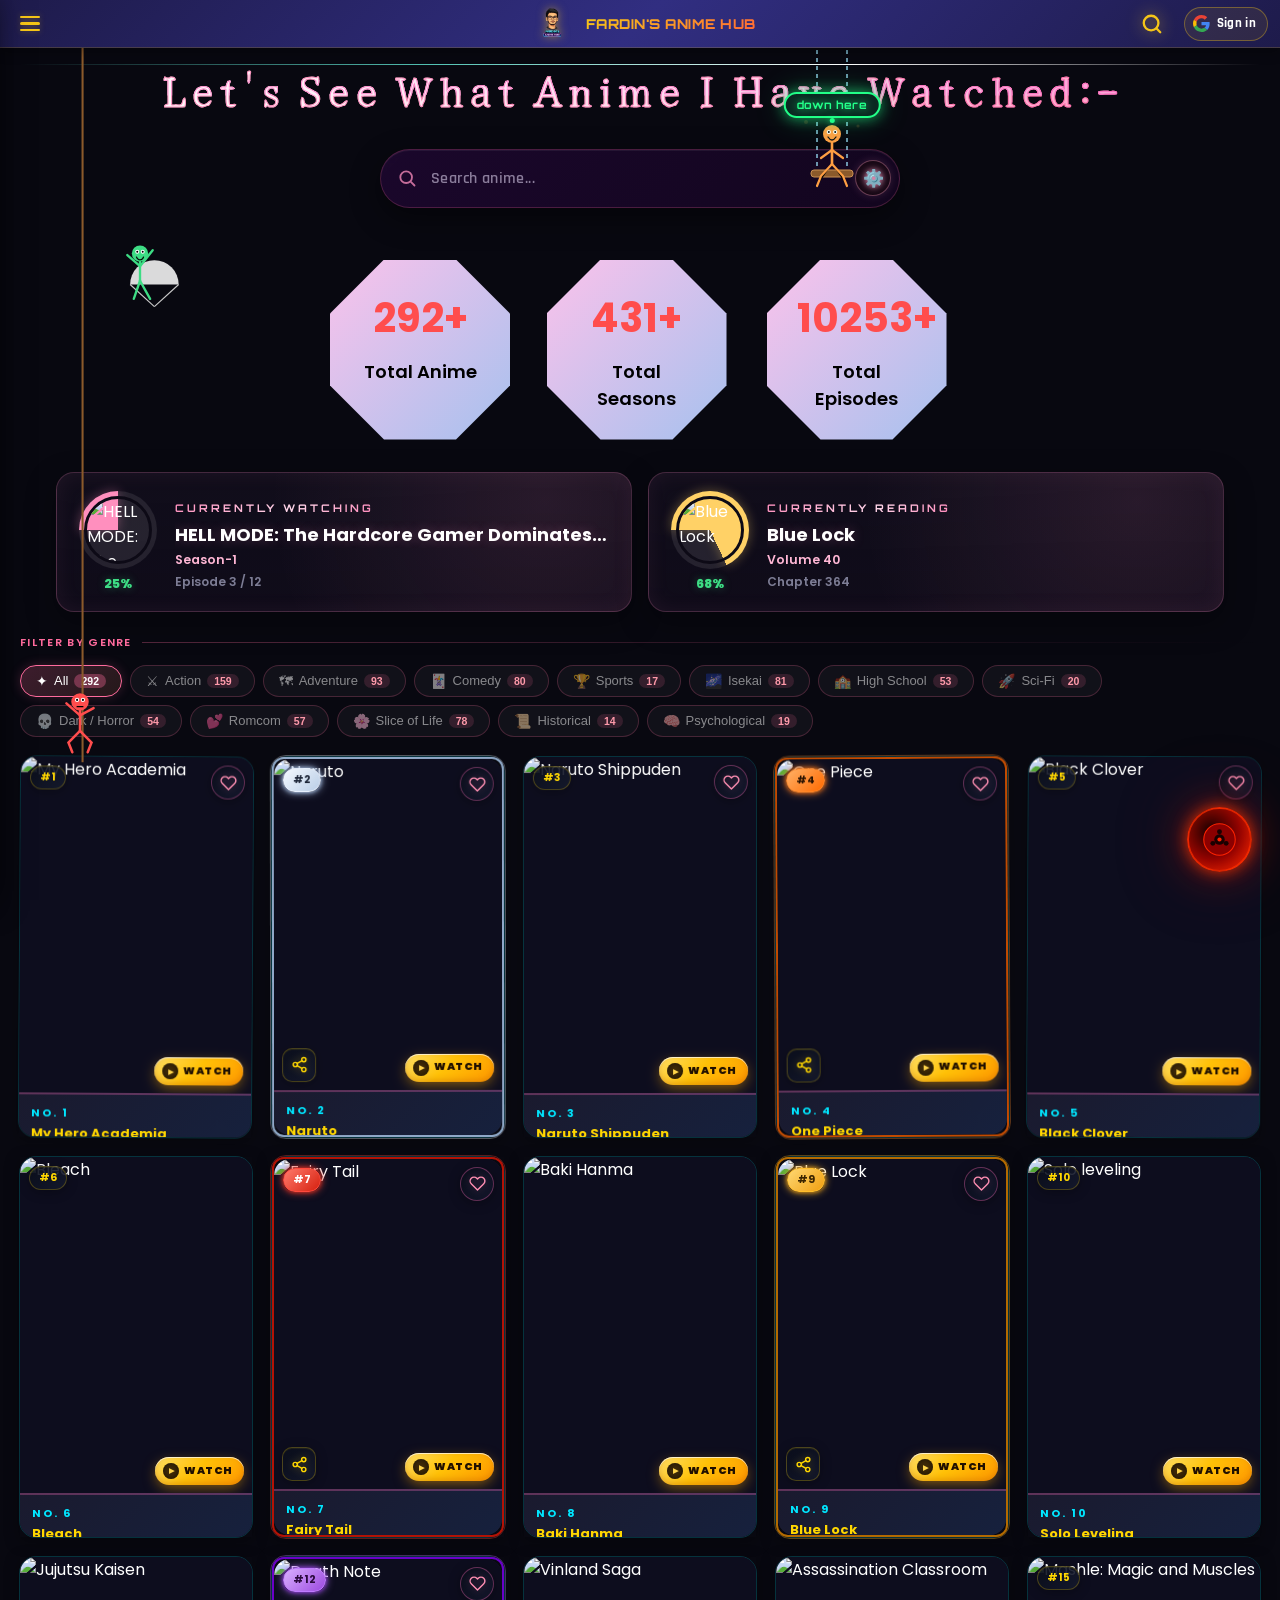
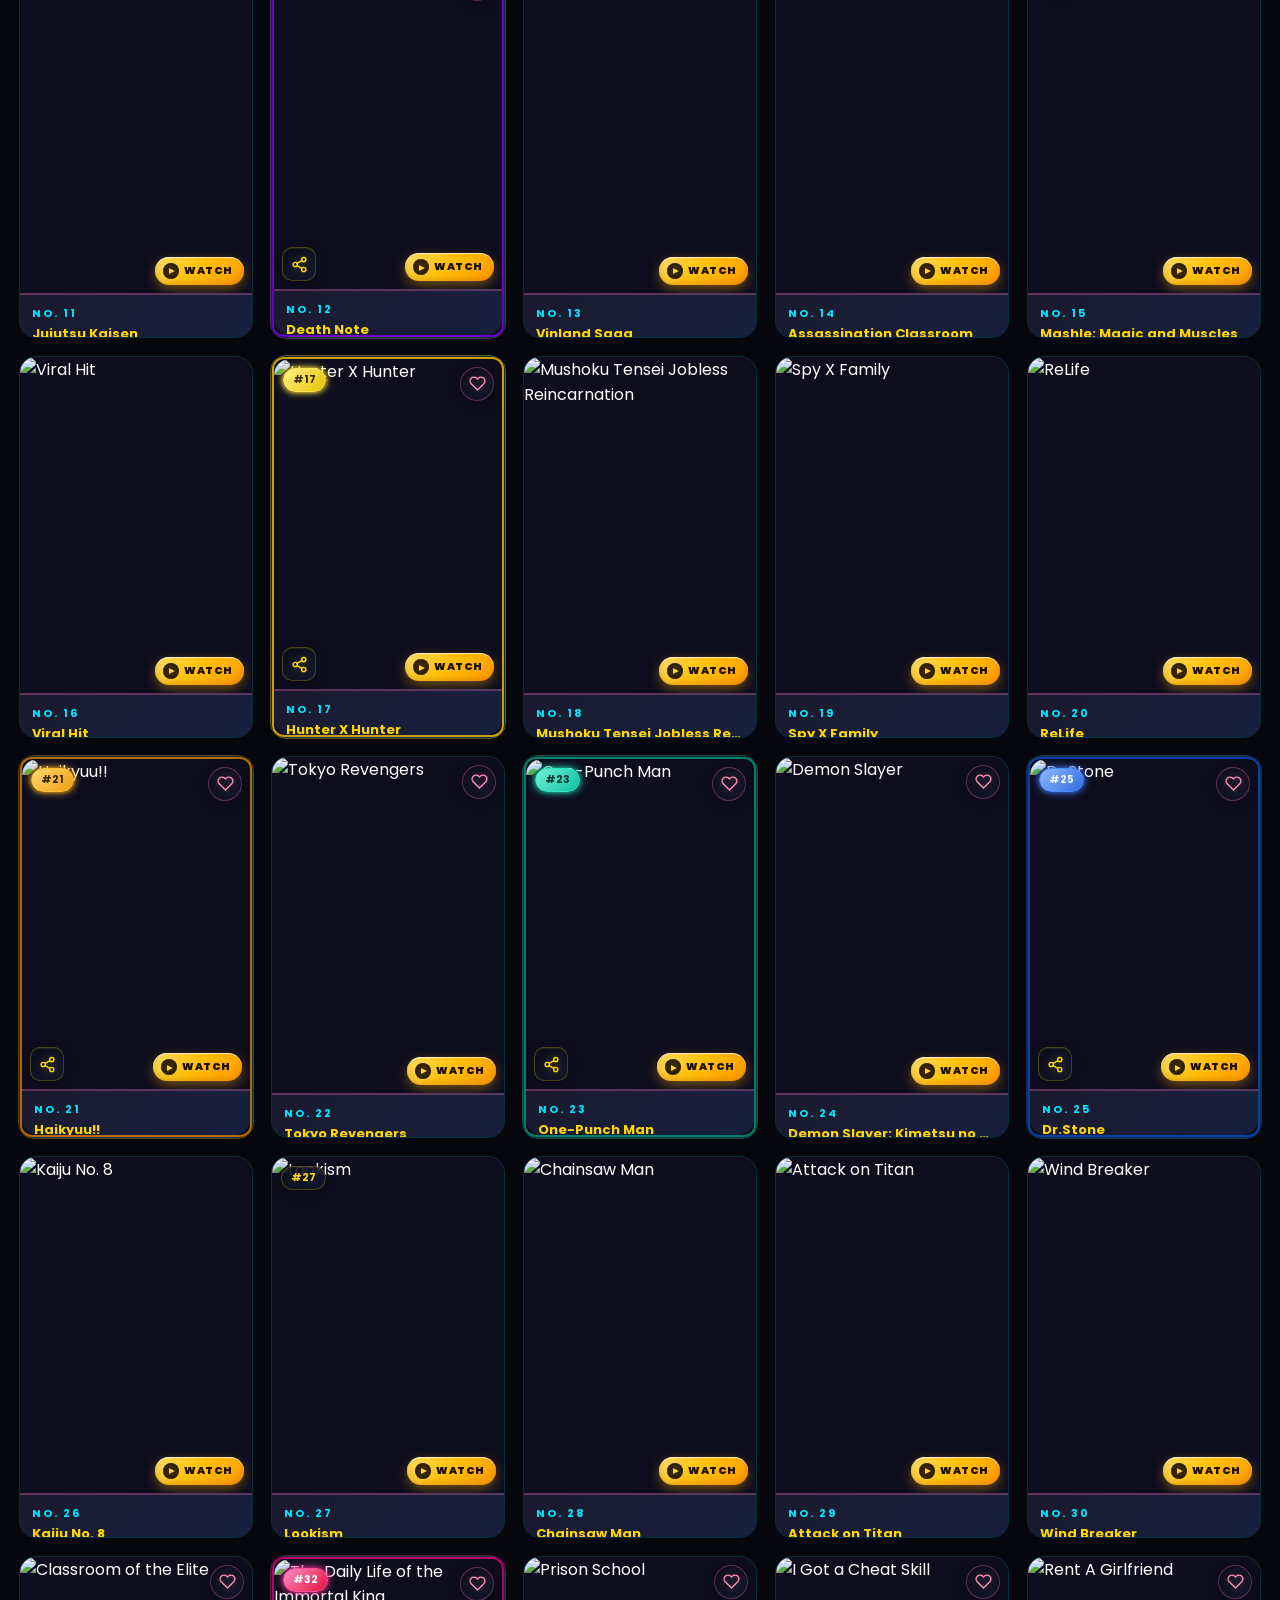
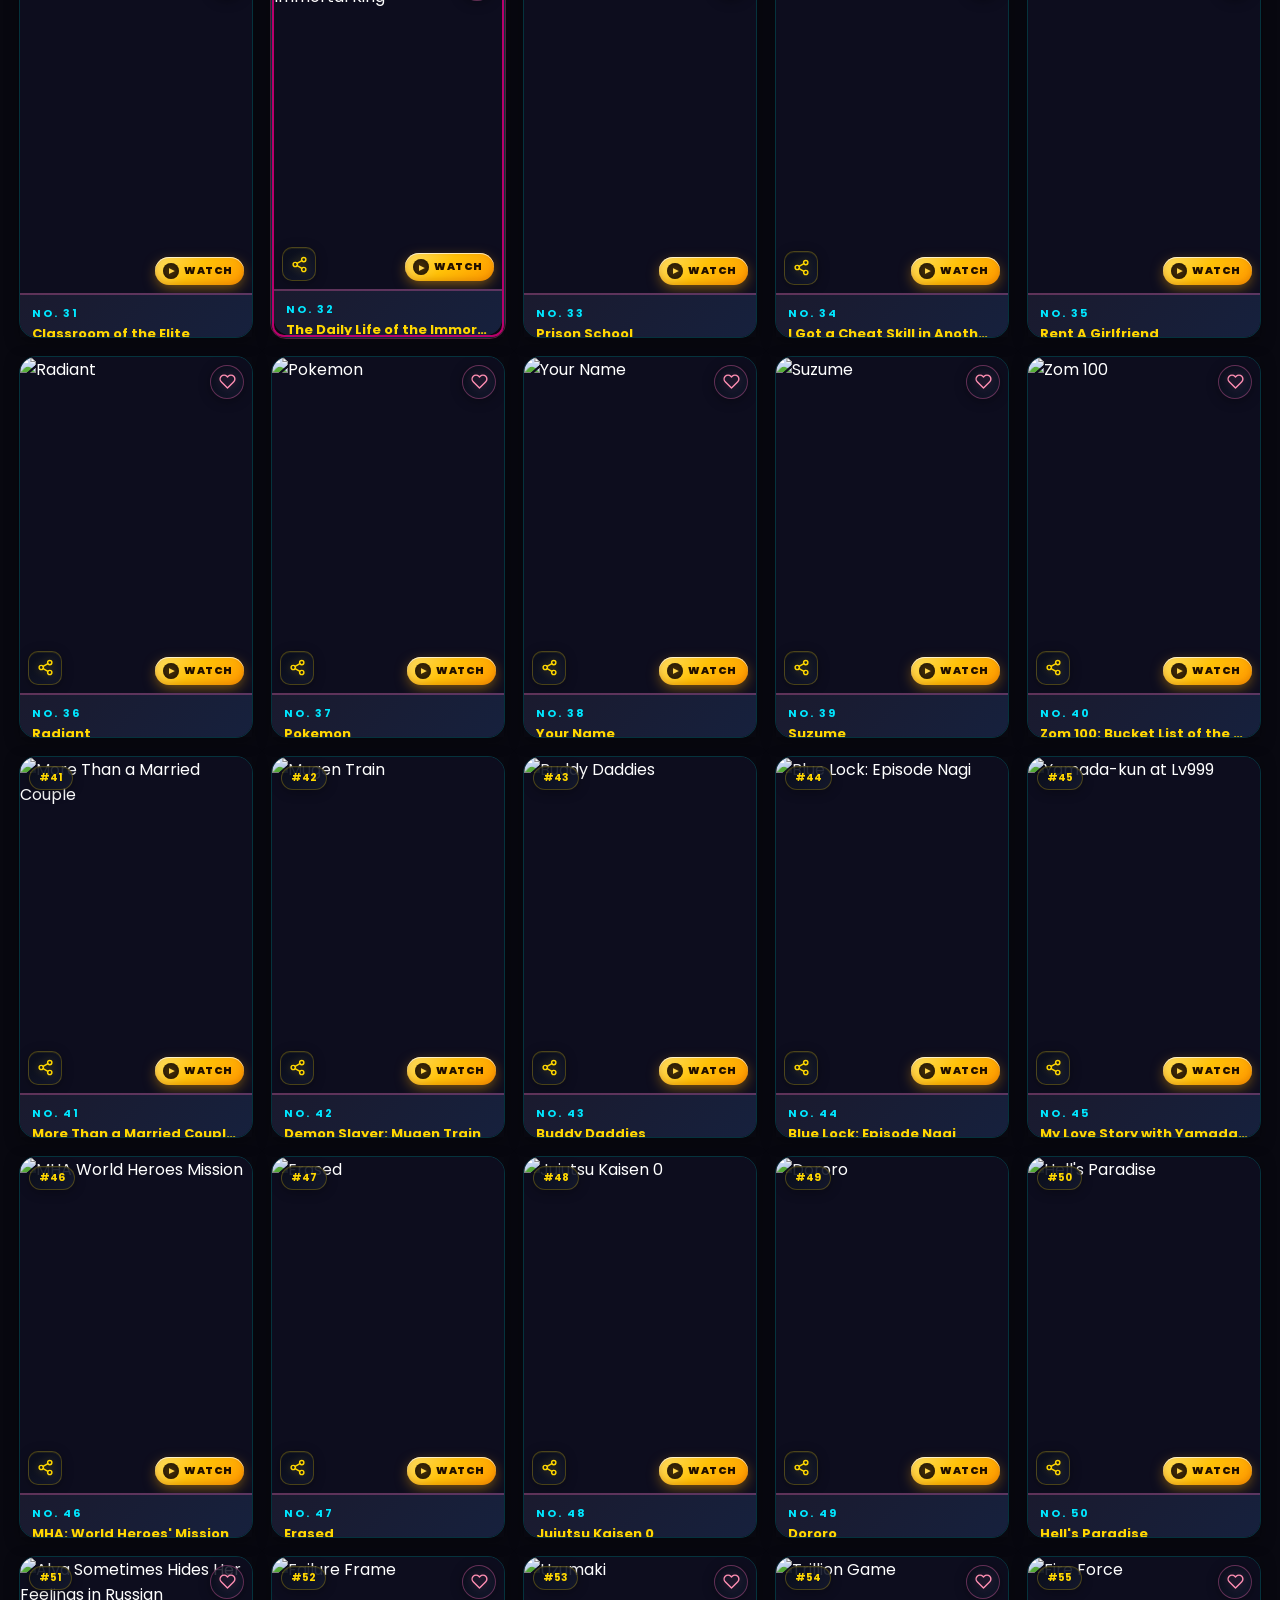
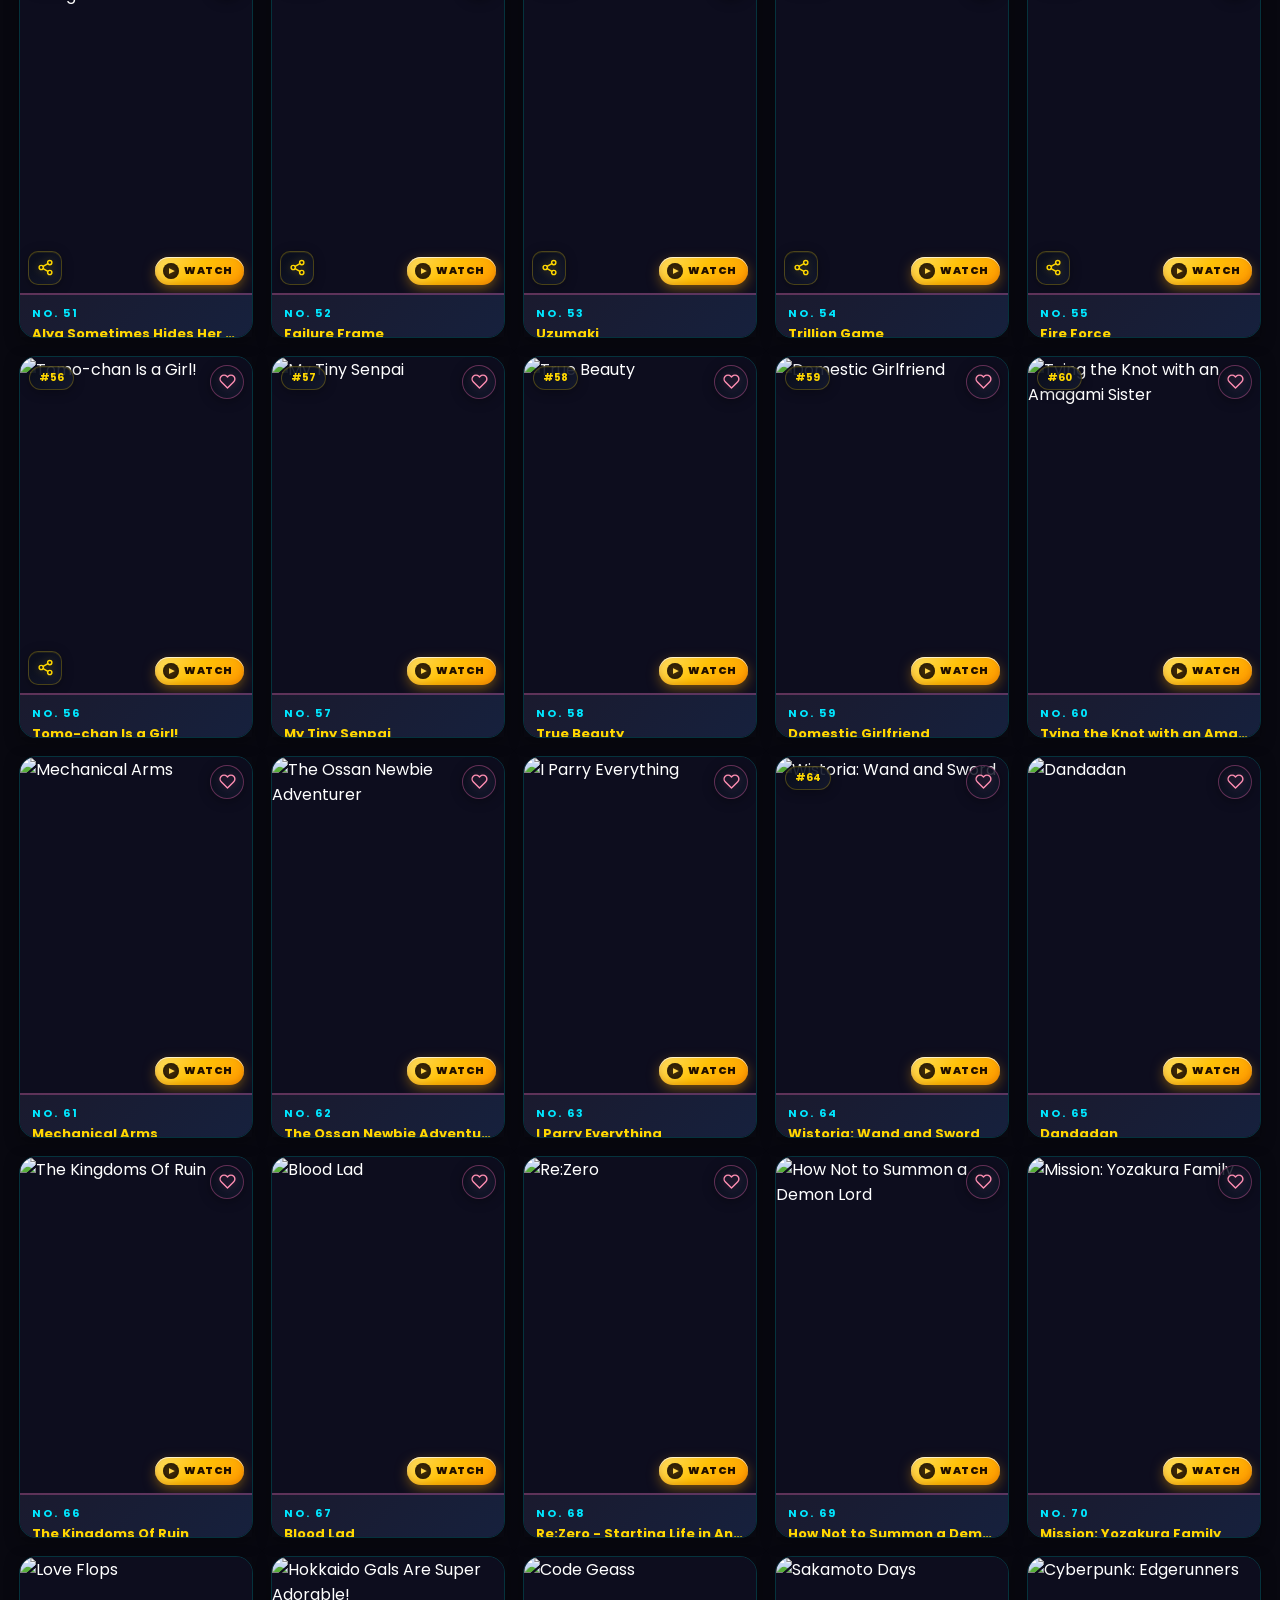
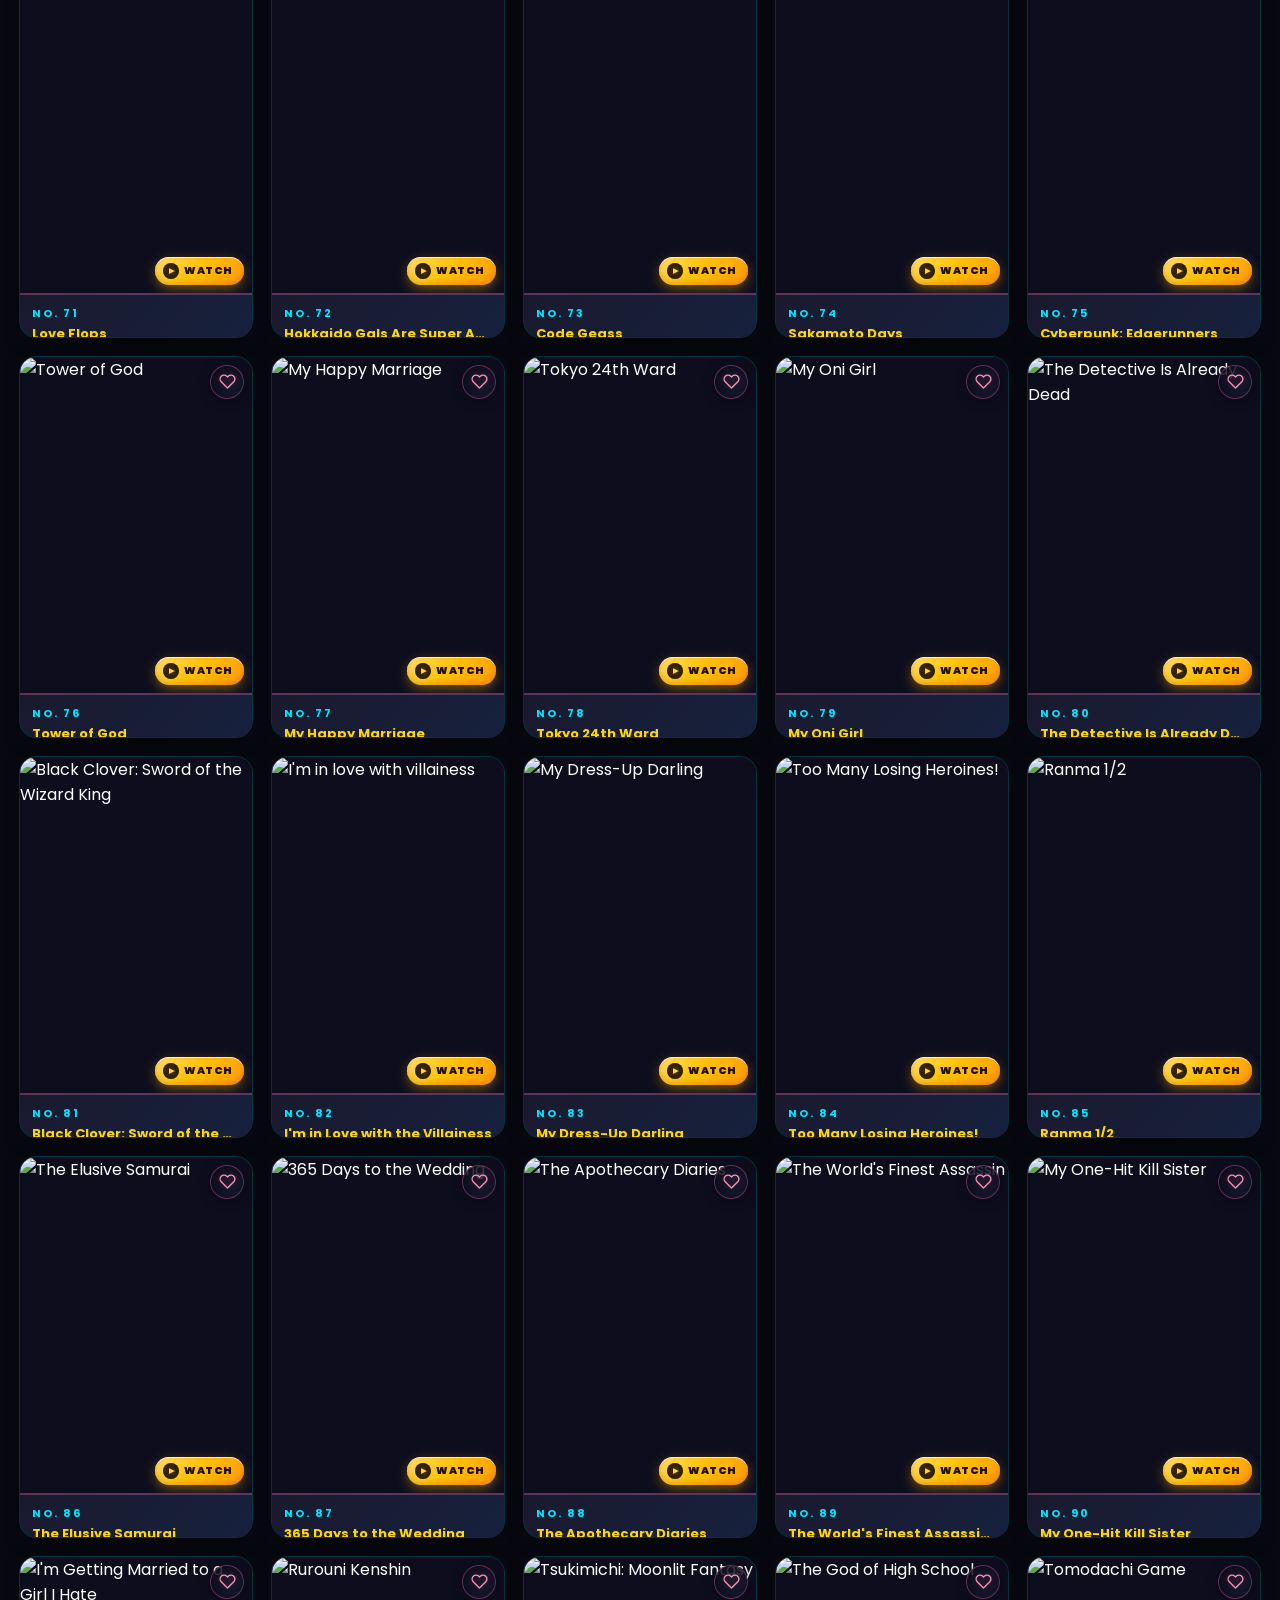
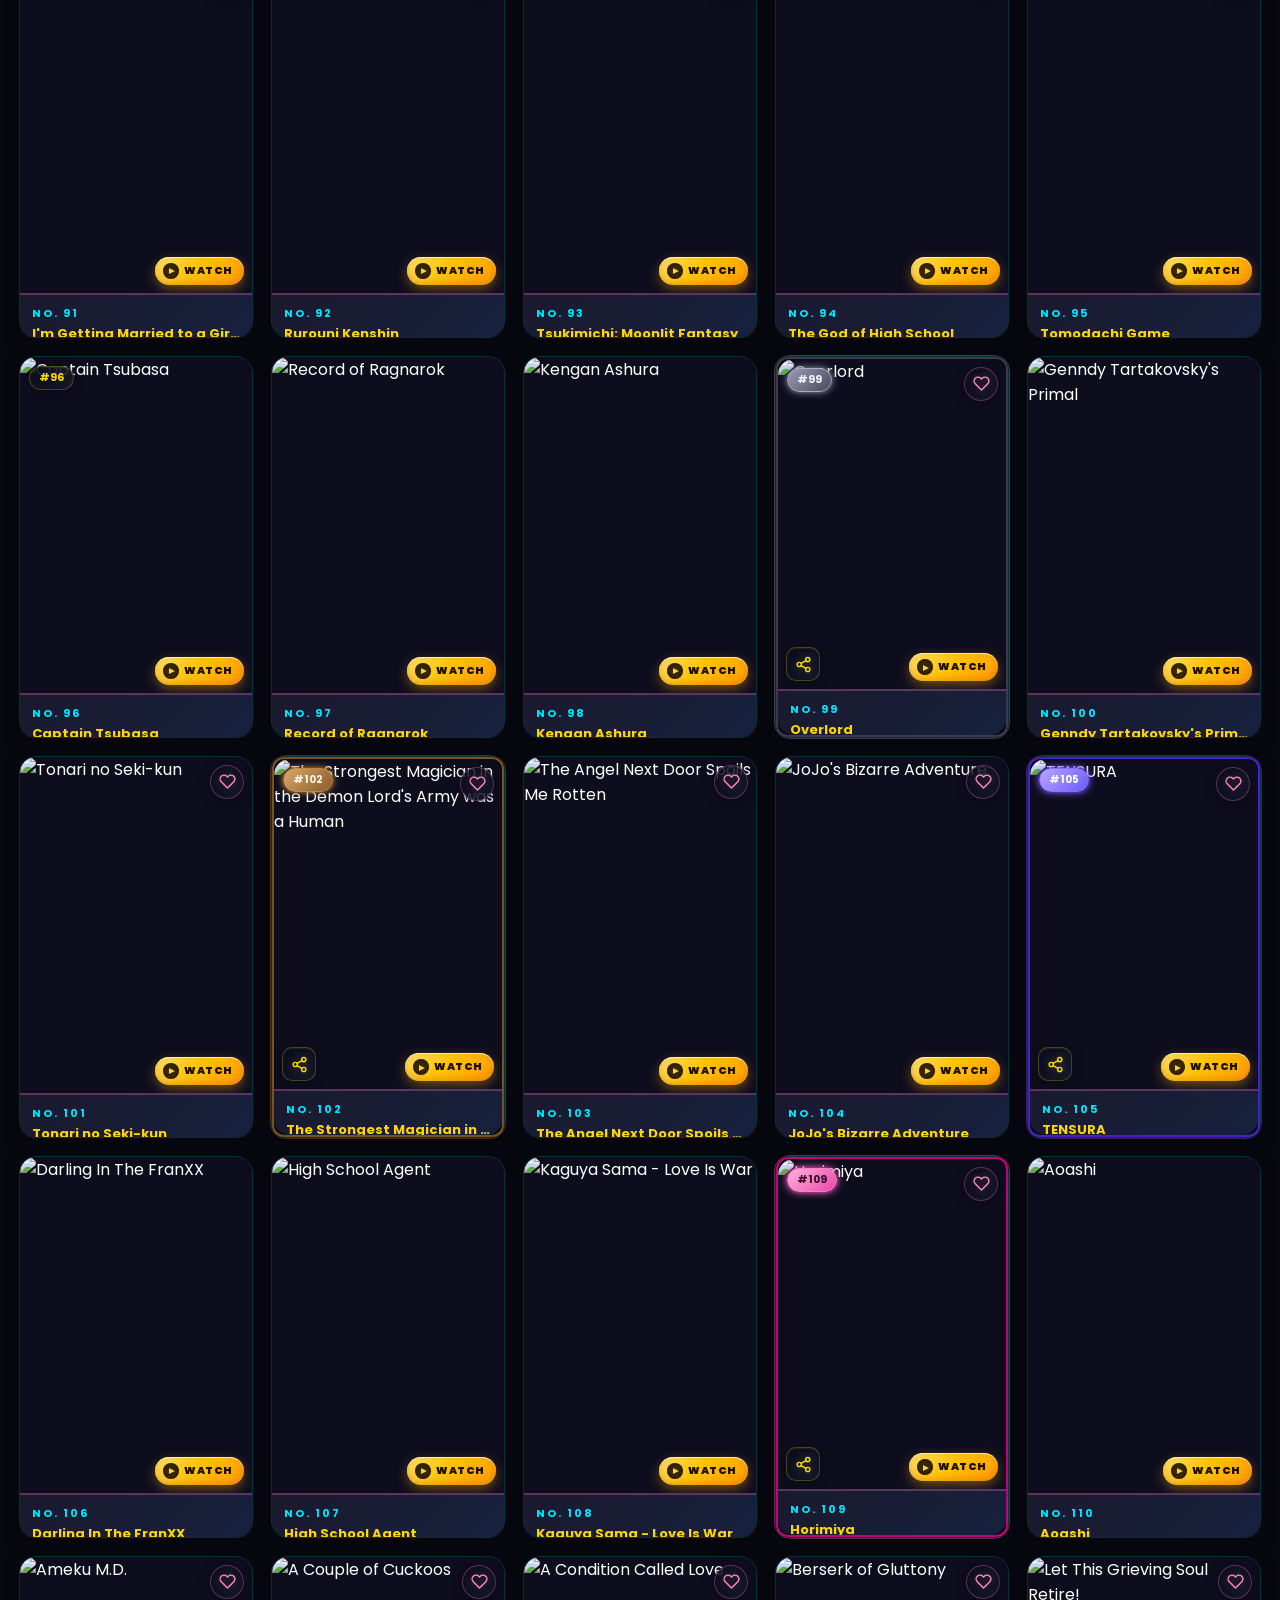
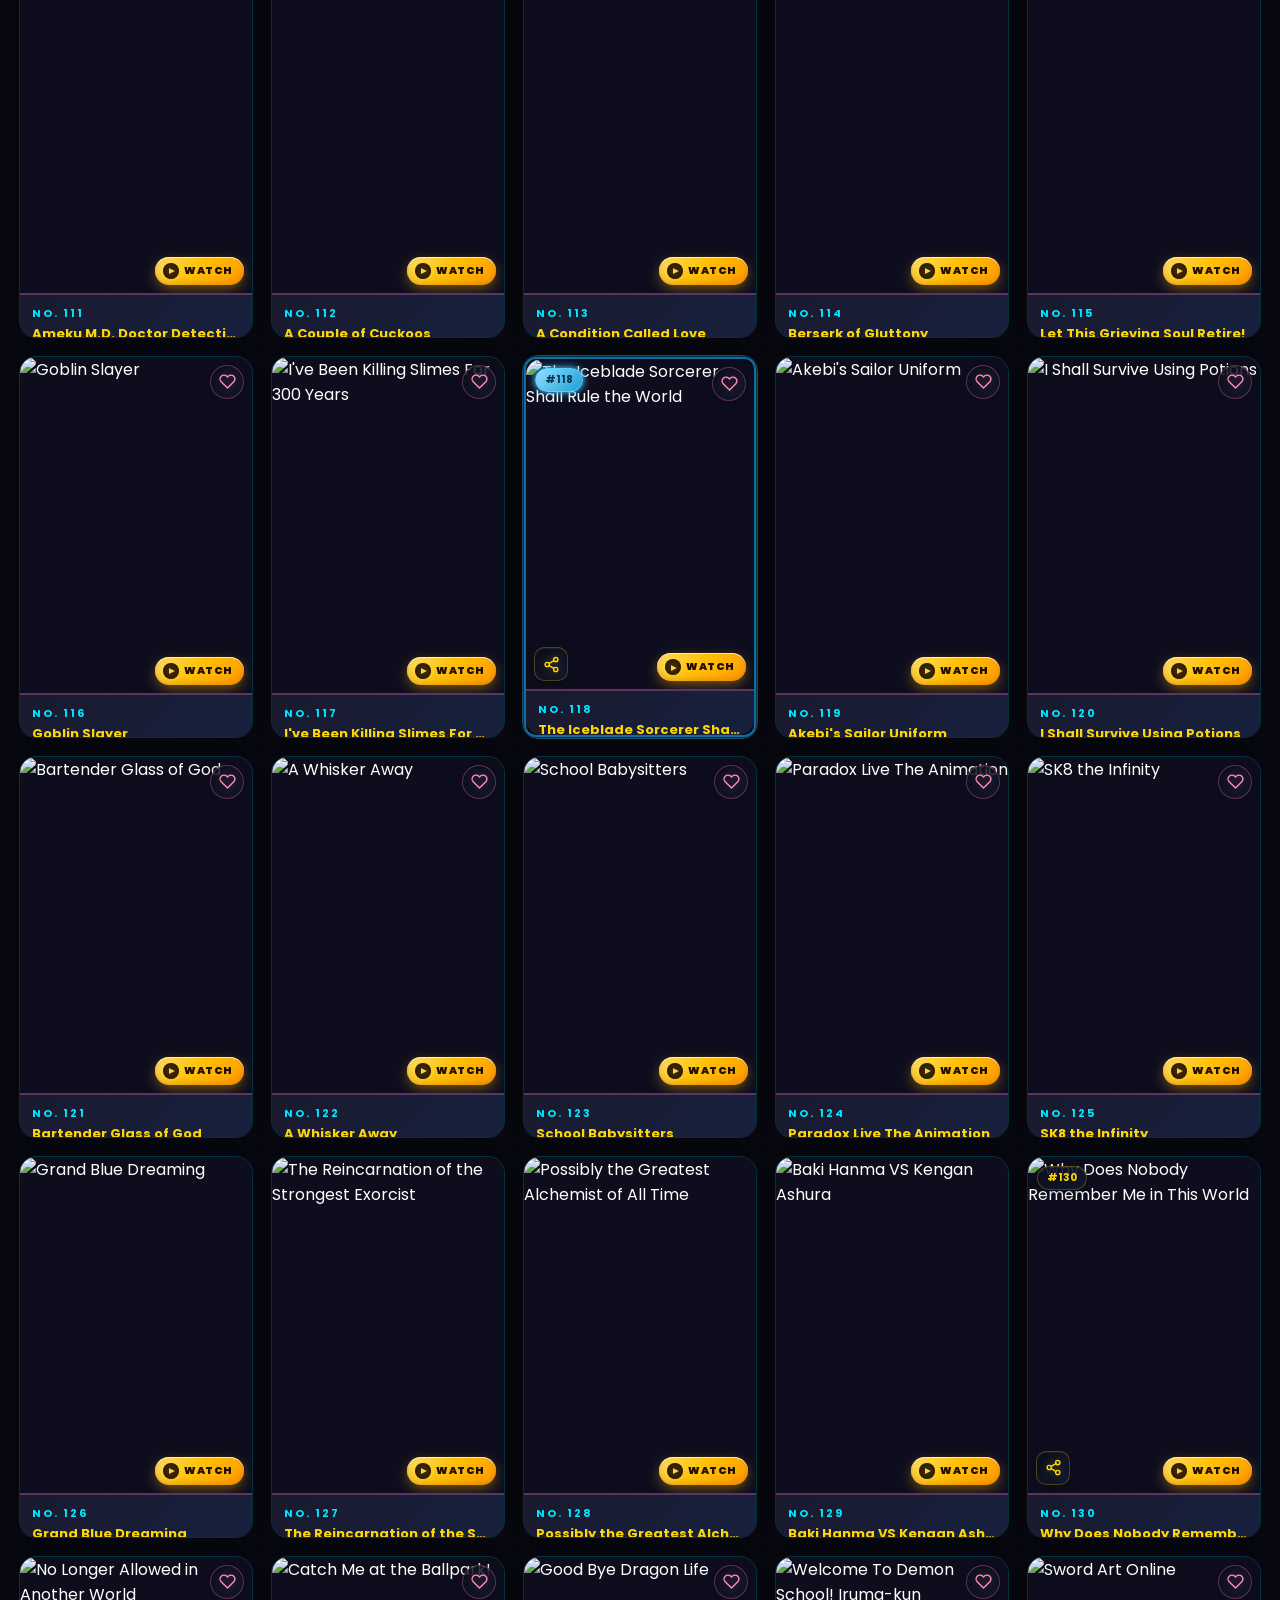
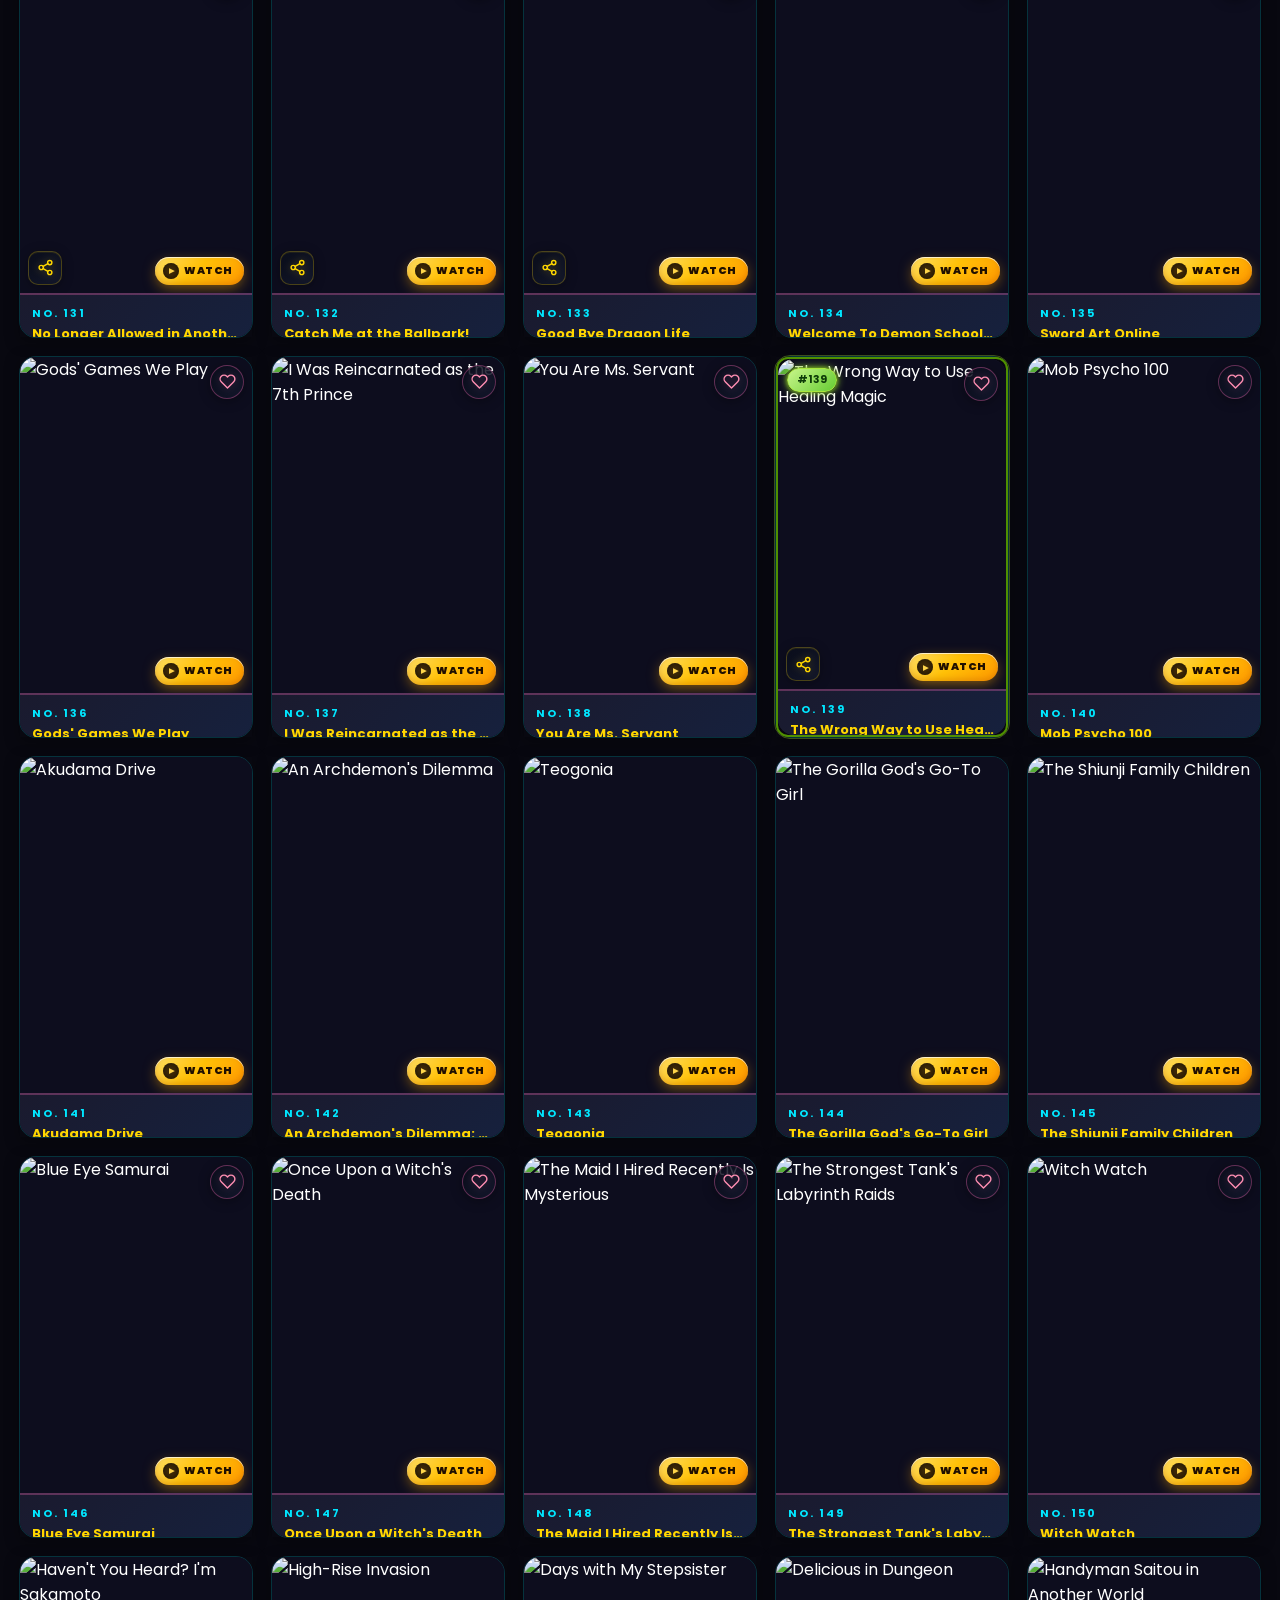
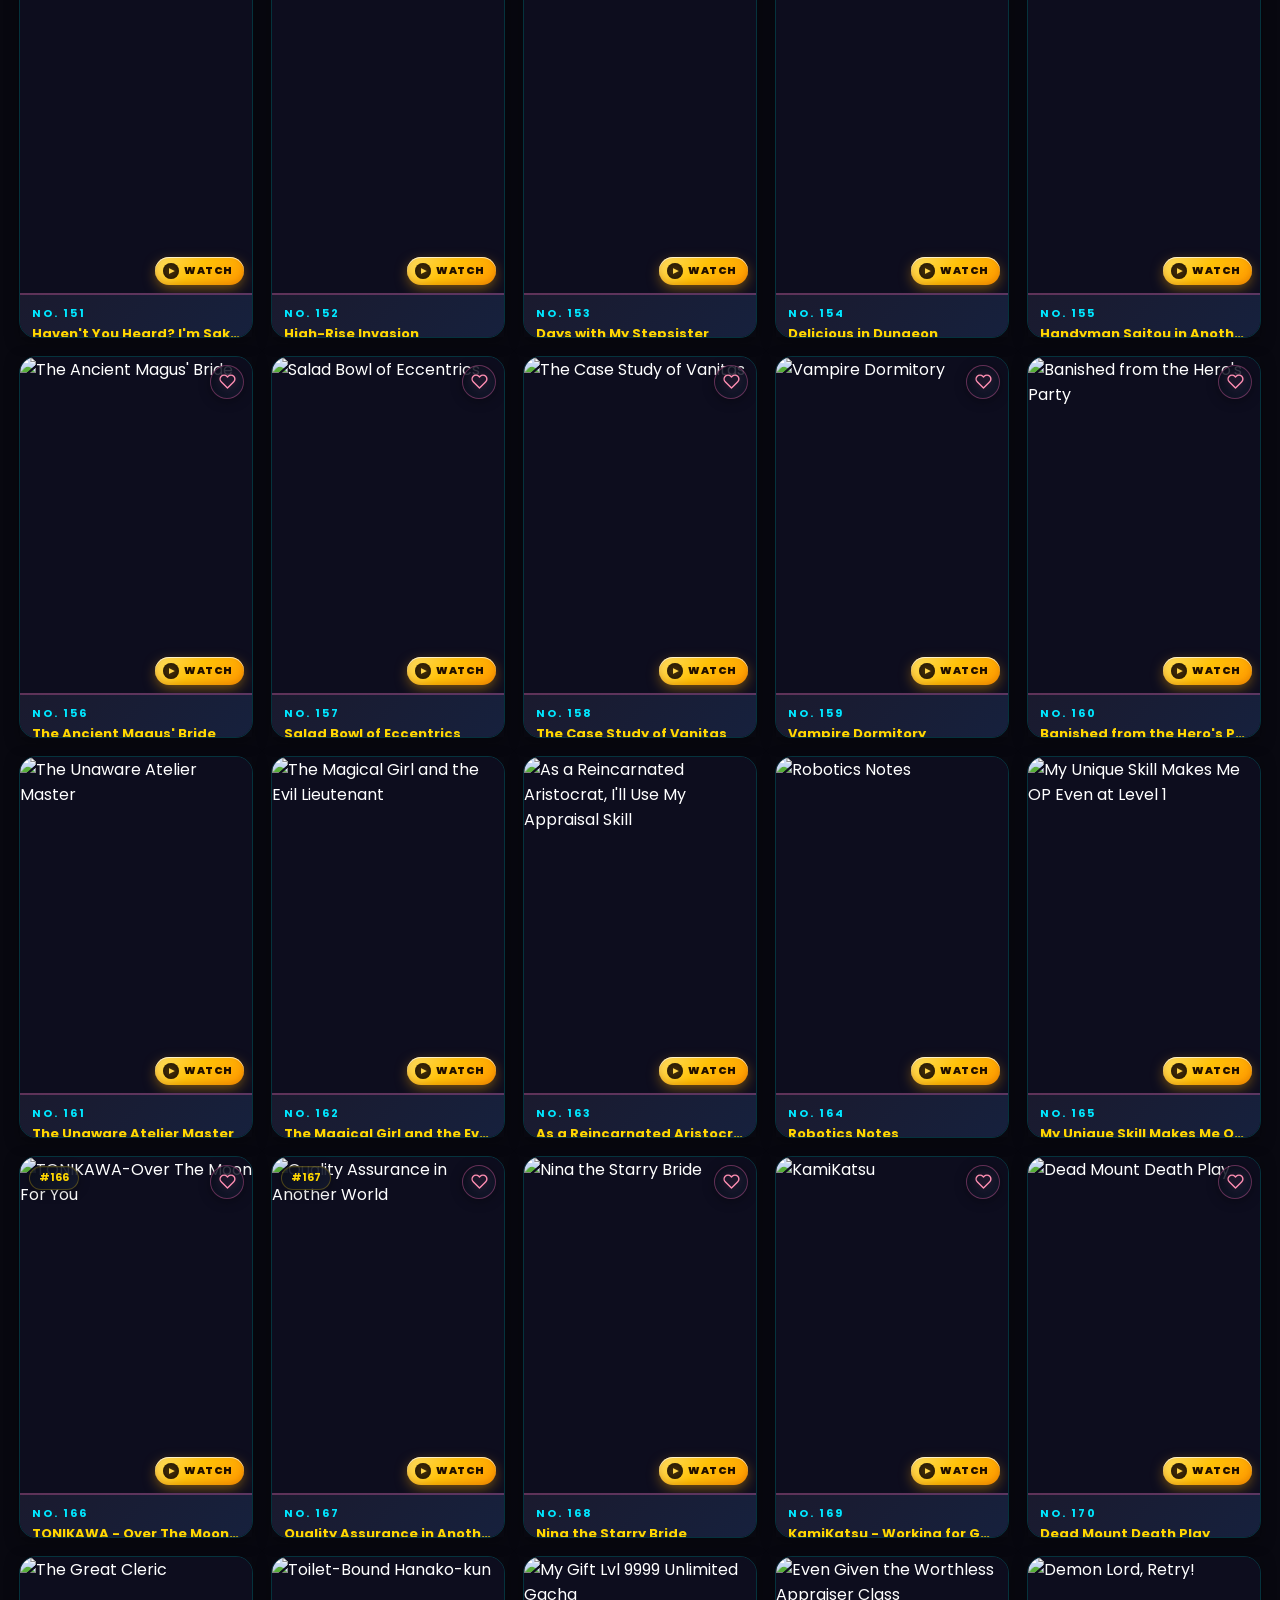
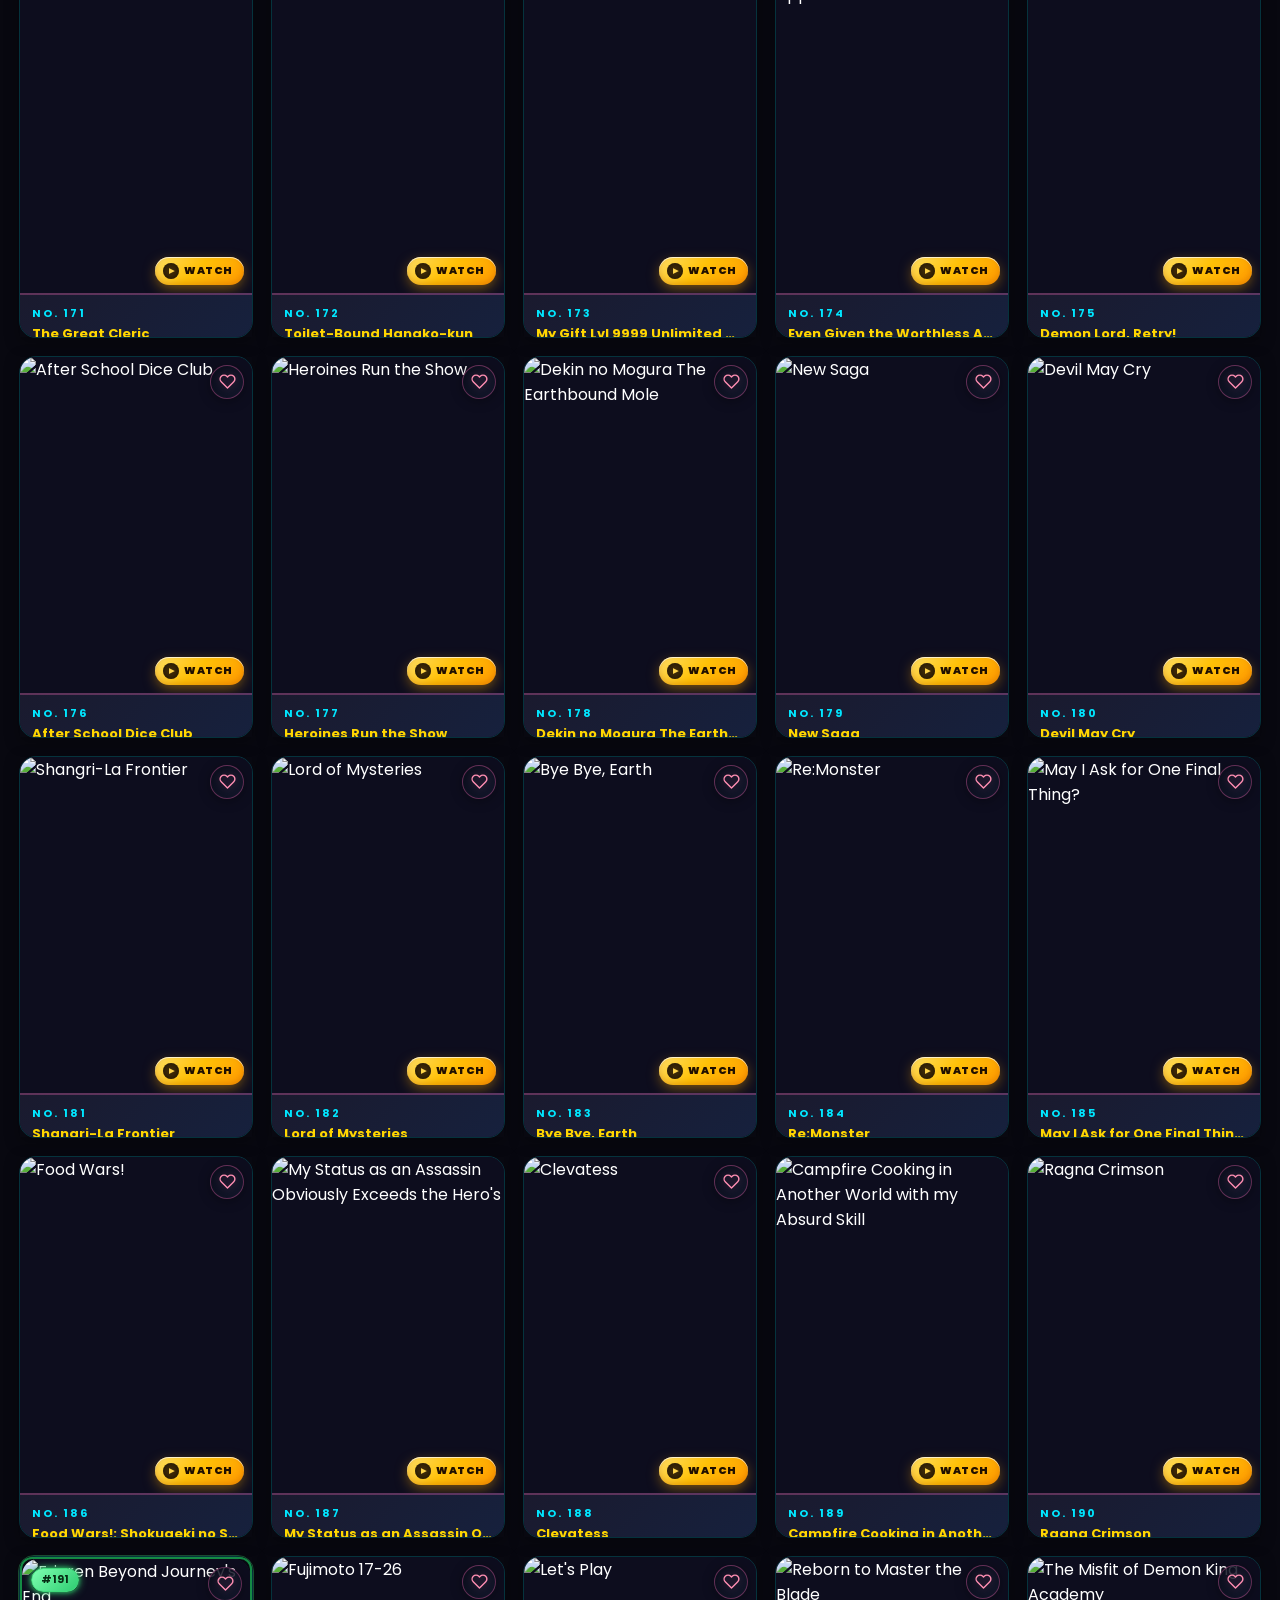
==== index.html @ 813a415d "Remove PAT preview text from admin panels" ====
<!DOCTYPE html>
<html lang="en">
<head>
  <meta charset="UTF-8"/>
  <script>
    /* ── OAuth return catcher — must stay first ──────────────────────────
       A redirect login (GitHub now) comes back as ?code=… (PKCE), or as
       #access_token=… . This page's router rewrites the address bar the
       moment it boots, which wipes BOTH — the supabase client is created
       lazily, so it never saw them and the login silently did nothing.
       Stash the values here, before any other script can run. */
    (function () {
      try {
        var q = String(location.search || '').replace(/^\?/, '');
        var h = String(location.hash || '').replace(/^#/, '');
        var all = (q ? q + '&' : '') + h;
        if (!/code=|access_token=|error_description=/.test(all)) return;
        var out = {};
        all.split('&').forEach(function (kv) {
          if (!kv) return;
          var i = kv.indexOf('=');
          if (i < 0) return;
          out[decodeURIComponent(kv.slice(0, i))] = decodeURIComponent(kv.slice(i + 1).replace(/\+/g, ' '));
        });
        window.__AUTH_REDIRECT = out;
      } catch (e) {}
    })();
  </script>
  <link rel="icon" type="image/png" href="logo-2.png">
  <link rel="manifest" href="manifest.json">
  <meta name="viewport" content="width=device-width, initial-scale=1.0, viewport-fit=cover, interactive-widget=resizes-content"/>
  <title>Fardin's Anime Hub</title>
  <script type="importmap">
  {
    "imports": {
      "three": "https://cdn.jsdelivr.net/npm/three@0.166.1/build/three.module.js",
      "three/addons/": "https://cdn.jsdelivr.net/npm/three@0.166.1/examples/jsm/"
    }
  }
  </script>
  <link rel="stylesheet" href="style.css?v=202611281713">
  <link rel="stylesheet" href="features.css?v=202611281714">
  <link rel="stylesheet" href="chat-styles.css?v=202611281713">
<link rel="stylesheet" href="login-otp.css?v=202611281713">
  <link rel="stylesheet" href="duel-system.css?v=202611281713">
  <link rel="stylesheet" href="tournament.css?v=202611281713">
<link rel="stylesheet" href="search-suggest.css?v=202611281713">
<link rel="stylesheet" href="anime-games.css?v=202611281713">
  <link href="https://fonts.googleapis.com/css2?family=Orbitron:wght@400;700;900&family=Rajdhani:wght@400;600;700&family=Exo+2:wght@400;600;700&family=Yuji+Syuku&family=Bangers&family=Poppins:wght@400;700&family=Cinzel+Decorative:wght@400;700&display=swap" rel="stylesheet">
  <script async src="https://www.googletagmanager.com/gtag/js?id=G-Q2C92F1GEX"></script>
  <script src="https://cdn.jsdelivr.net/npm/html2canvas@1.4.1/dist/html2canvas.min.js"></script>
  <script>window.dataLayer=window.dataLayer||[];function gtag(){dataLayer.push(arguments)};gtag('js',new Date());gtag('config','G-Q2C92F1GEX');</script>
</head>

<body>

<div id="scrollProgress"></div>

  <!-- ===== TOP NAVIGATION BAR ===== -->
<header class="topbar">
  <button class="menu-btn" id="menuBtn" aria-label="Menu">
    <span></span>
    <span></span>
    <span></span>
  </button>
  
  <div class="topbar-logo" onclick="window.scrollTo({top:0,behavior:'smooth'})">
    <img src="logo.png" alt="Logo" style="width:55px;height:55px;object-fit:contain;filter:drop-shadow(0 0 5px rgba(245,197,24,0.5));">
    <span>FARDIN'S ANIME HUB</span>
  </div>
  
  <div class="topbar-right">
    <button class="search-btn" id="topSearchBtn" aria-label="Search">
      <svg viewBox="0 0 24 24" width="22" height="22" fill="none" stroke="currentColor" stroke-width="2.5" stroke-linecap="round"><circle cx="11" cy="11" r="8"/><path d="m21 21-4.3-4.3"/></svg>
    </button>

    <!-- === GOOGLE SIGN-IN (optional — visitors can ignore it) === -->
    <div class="account-area" id="accountArea">
      <button class="account-btn" id="accountBtn" type="button" aria-haspopup="true" aria-expanded="false" title="Sign in with Google">
        <span class="account-g" id="accountG" aria-hidden="true"><svg viewBox="0 0 48 48" width="17" height="17"><path fill="#EA4335" d="M24 9.5c3.54 0 6.71 1.22 9.21 3.6l6.85-6.85C35.9 2.38 30.47 0 24 0 14.62 0 6.51 5.38 2.56 13.22l7.98 6.19C12.43 13.72 17.74 9.5 24 9.5z"/><path fill="#4285F4" d="M46.98 24.55c0-1.57-.15-3.09-.38-4.55H24v9.02h12.94c-.58 2.96-2.26 5.48-4.78 7.18l7.73 6c4.51-4.18 7.09-10.36 7.09-17.65z"/><path fill="#FBBC05" d="M10.53 28.59c-.48-1.45-.76-2.99-.76-4.59s.27-3.14.76-4.59l-7.98-6.19C.92 16.46 0 20.12 0 24c0 3.88.92 7.54 2.56 10.78l7.97-6.19z"/><path fill="#34A853" d="M24 48c6.48 0 11.93-2.13 15.89-5.81l-7.73-6c-2.15 1.45-4.92 2.3-8.16 2.3-6.26 0-11.57-4.22-13.47-9.91l-7.98 6.19C6.51 42.62 14.62 48 24 48z"/></svg></span>
        <span class="account-av" id="accountAv" hidden></span>
        <span class="account-txt" id="accountTxt">Sign in</span>
      </button>
      <div class="account-pop" id="accountPop" hidden>
        <div class="account-pop-head">
          <span class="account-pop-av" id="accountPopAv" hidden></span>
          <div>
            <div class="account-pop-name" id="accountPopName">—</div>
            <div class="account-pop-mail" id="accountPopMail">—</div>
          </div>
        </div>
        <button class="account-pop-btn" id="accountPopBtn" type="button"><svg class="account-pop-ic" viewBox="0 0 24 24" width="14" height="14" aria-hidden="true"><path d="M12 3.4v8.2" fill="none" stroke="currentColor" stroke-width="2.3" stroke-linecap="round"/><path d="M6.9 6.6a7.6 7.6 0 1 0 10.2 0" fill="none" stroke="currentColor" stroke-width="2.3" stroke-linecap="round"/></svg><span>Sign out</span></button>
      </div>

      <!-- Google's own button — so the Google popup shows OUR site, not supabase.co.
           Purely additive: script.js falls back to the redirect sign-in if this fails. -->
      <div class="account-pop gsi-pop" id="googlePop" hidden>
        <div class="gsi-pop-title">Sign in with Google</div>
        <div class="gsi-pop-sub">Your name and photo are used in the chat, and Senpai can greet you by name. Nothing is posted publicly.</div>
        <div class="gsi-slot" id="gsiSlot"></div>
        <div class="gsi-pop-note" id="gsiNote">Loading Google…</div>
        <button class="gsi-basic" id="gsiBasicBtn" type="button">Trouble? Use basic sign-in</button>
      </div>
    </div>
  </div>
</header>

<!-- === UPDATED SIDEMENU === -->
<div class="sidemenu" id="sideMenu">
  <div class="side-header">
    <img src="logo.png" alt="Logo" style="object-fit:contain;filter:drop-shadow(0 0 8px #00e6ff);animation:pikaGlow 2s infinite alternate;">
    <span>Fardin's Anime</span>
  </div>
  
   <nav class="side-nav">
<a href="javascript:void(0)" class="home-link" id="homeLink"><i><svg width="32" height="32" viewBox="0 0 64 64" fill="none">
  <path d="M10 30L32 12L54 30" stroke="#00E5FF" stroke-width="4" stroke-linecap="round"/>
  <rect x="18" y="30" width="28" height="22" rx="4" stroke="#00E5FF" stroke-width="4"/>
  <rect x="28" y="38" width="8" height="14" fill="#FFD700"/>
</svg></i> Home</a>

<a href="javascript:void(0)" id="topFiveSideBtn">
  <svg width="32" height="32" viewBox="0 0 64 64">
    <rect x="10" y="30" width="10" height="24" fill="#00E5FF"/>
    <rect x="27" y="20" width="10" height="34" fill="#FFD700"/>
    <rect x="44" y="10" width="10" height="44" fill="#FF69B4"/>
  </svg> Top 5 Picks By Genre
</a>

<li id="duel-nav-item">
  <a href="javascript:void(0)" id="duel-nav-link" class="duel-nav-link">
    <span class="duel-nav-icon"><svg width="32" height="32" viewBox="0 0 64 64">
  <polygon points="32,4 40,24 60,32 40,40 32,60 24,40 4,32 24,24"
           fill="#FF4040"/>
  <text x="32" y="38"
        text-anchor="middle"
        font-size="14"
        font-weight="bold"
        fill="white">VS</text>
</svg></span>
    <span class="duel-nav-text" style="color:#ff3333;">Anime Duel</span>
    <span class="duel-status-badge" id="duel-status-badge">OFF</span>
  </a>
</li>

<li>
  <a href="javascript:void(0)" id="hotTakesBtn">
    <svg width="32" height="32" viewBox="0 0 64 64" fill="none">
      <path d="M20 8C16 22 10 30 10 38C10 48 18 56 32 56C46 56 54 48 54 38C54 30 48 22 44 8C38 18 32 22 32 22C32 22 26 18 20 8Z" fill="#FF4500"/>
      <path d="M24 44C26 48 30 50 32 50" stroke="#FFD700" stroke-width="3" stroke-linecap="round"/>
      <circle cx="32" cy="34" r="4" fill="#FFD700"/>
    </svg> Hot Takes 🔥
  </a>
</li>

<li class="ad-group-item side-game-item">
  <a href="javascript:void(0)" id="gamesHubLink" class="side-nav-link" onclick="openGamesHub(); return false;">
    <svg width="32" height="32" viewBox="0 0 64 64" fill="none">
  <rect x="8" y="16" width="48" height="32" rx="8" stroke="#00E5FF" stroke-width="4"/>
  <path d="M22 26V38M16 32H28" stroke="#FFD700" stroke-width="4" stroke-linecap="round"/>
  <circle cx="40" cy="28" r="3.4" fill="#FF69B4"/>
  <circle cx="46" cy="36" r="3.4" fill="#8A5CFF"/>
</svg>
    <span>Anime Web Games</span>
    <span class="ad-group-tag">HUB</span>
  </a>
</li>

<li class="ad-group-item side-game-item">
  <a href="javascript:void(0)" id="animeQuestBtn" class="side-nav-link">
    <svg width="32" height="32" viewBox="0 0 64 64" fill="none">
      <circle cx="32" cy="20" r="10" stroke="#FFD700" stroke-width="3" fill="none"/>
      <text x="32" y="24" text-anchor="middle" font-size="14" fill="#FFD700">?</text>
      <path d="M16 50 L32 40 L48 50" stroke="#00E5FF" stroke-width="3" fill="none" stroke-linecap="round"/>
      <circle cx="24" cy="18" r="2" fill="#FFD700"/>
      <circle cx="40" cy="18" r="2" fill="#FFD700"/>
    </svg>
    <span>Anime Quest</span>
    <span class="ad-group-tag">TRIVIA</span>
  </a>
</li>

<li>
  <a href="javascript:void(0)" id="tierNavBtn">
    <svg width="32" height="32" viewBox="0 0 64 64" fill="none">
      <rect x="6"  y="10" width="44" height="10" rx="3" fill="#FF4D7D"/>
      <rect x="6"  y="24" width="36" height="10" rx="3" fill="#FF9F43"/>
      <rect x="6"  y="38" width="28" height="10" rx="3" fill="#FFD93D"/>
      <rect x="6"  y="52" width="20" height="8"  rx="3" fill="#4DD4AC"/>
    </svg> Tier List Maker
  </a>
</li>



  <a href="javascript:void(0)" class="side-nav-link" id="aiChatMenuBtn">
    <svg width="32" height="32" viewBox="0 0 64 64" fill="none">
  <circle cx="32" cy="32" r="20" stroke="#00E5FF" stroke-width="4"/>
  <circle cx="25" cy="28" r="3" fill="#00E5FF"/>
  <circle cx="39" cy="28" r="3" fill="#00E5FF"/>
  <path d="M25 40C29 44 35 44 39 40" stroke="#00E5FF" stroke-width="3" stroke-linecap="round"/>
  <line x1="32" y1="8" x2="32" y2="16" stroke="#00E5FF" stroke-width="4"/>
  <circle cx="32" cy="6" r="3" fill="#FFD700"/>
</svg>
    <span>AI Anime Discussion</span>
  </a>

<li>
  <a href="javascript:void(0)" onclick="showAllAwardWinners()">
    <i>
      <svg width="32" height="32" viewBox="0 0 64 64" fill="none">
  <path d="M20 10H44V22C44 32 38 38 32 38C26 38 20 32 20 22V10Z"
        fill="#FFD700"/>
  <path d="M24 42H40V48H24V42Z" fill="#FFD700"/>
  <path d="M20 48H44V54H20V48Z" fill="#FFD700"/>
  <path d="M20 14H12C12 24 16 28 20 28" stroke="#FFD700" stroke-width="4"/>
  <path d="M44 14H52C52 24 48 28 44 28" stroke="#FFD700" stroke-width="4"/>
</svg>
</i>Anime of the Year
  </a>
</li>

<li id="ad-waifu-item">
  <a href="javascript:void(0)" id="adWaifuLink" class="side-nav-link" onclick="openWaifus()">
    <svg width="32" height="32" viewBox="0 0 64 64" fill="none">
  <path d="M28 6C30 18 38 26 50 28C38 30 30 38 28 50C26 38 18 30 6 28C18 26 26 18 28 6Z"
        fill="#FF69B4"/>
  <path d="M46 34C47 40 51 44 57 45C51 46 47 50 46 56C45 50 41 46 35 45C41 44 45 40 46 34Z"
        fill="#00E5FF" opacity=".85"/>
</svg>
    <span>Waifu</span>
    <span class="ad-group-tag">GALLERY</span>
  </a>
</li>

<li>
  <a href="javascript:void(0)" id="wishlistBtn">
    <svg width="32" height="32" viewBox="0 0 64 64" fill="none">
      <path d="M32 54L10 32C4 26 4 16 12 10C18 6 26 8 32 14C38 8 46 6 52 10C60 16 60 26 54 32L32 54Z"
            stroke="#FF4D8D" stroke-width="4" fill="rgba(255,77,141,0.14)"/>
      <path d="M32 20V38M23 29H41" stroke="#FFD700" stroke-width="3.4" stroke-linecap="round"/>
    </svg> Wish List
  </a>
</li>

<li>
  <a href="javascript:void(0)" onclick="openRandomPick()">
    <svg width="32" height="32" viewBox="0 0 64 64" fill="none">
      <circle cx="32" cy="20" r="12" stroke="#ffb7c5" stroke-width="3" fill="none"/>
      <circle cx="22" cy="18" r="3" fill="#ffb7c5"/>
      <circle cx="42" cy="18" r="3" fill="#ffb7c5"/>
      <path d="M22 30C26 36 38 36 42 30" stroke="#ffb7c5" stroke-width="3" stroke-linecap="round"/>
      <path d="M10 50L54 50" stroke="#ffb7c5" stroke-width="3" stroke-linecap="round"/>
    </svg> Random Pick
  </a>
</li>

<li>
  <a href="javascript:void(0)" onclick="showDuelLeaderboard()">
    <svg width="32" height="32" viewBox="0 0 64 64" fill="none">
      <rect x="8" y="16" width="48" height="36" rx="4" stroke="#FFD700" stroke-width="3" fill="none"/>
      <path d="M32 8L32 16" stroke="#FFD700" stroke-width="3"/>
      <path d="M24 8L40 8" stroke="#FFD700" stroke-width="3"/>
      <text x="32" y="44" text-anchor="middle" font-size="20" font-weight="bold" fill="#FFD700">🏆</text>
    </svg> Duel Leaderboard
  </a>
</li>

  <a href="javascript:void(0)" onclick="openSuggestion()">
  <i><svg width="32" height="32" viewBox="0 0 64 64" fill="none">
  <rect x="12" y="20" width="40" height="28" rx="4"
        stroke="#00E5FF" stroke-width="4"/>
  <path d="M12 24L32 38L52 24"
        stroke="#FFD700" stroke-width="4"/>
</svg></i> Drop Suggestion
</a>

<li>
  <a href="javascript:void(0)" id="analysisSideBtn">
    <svg width="32" height="32" viewBox="0 0 64 64" fill="none">
      <circle cx="32" cy="32" r="24" stroke="#FFD700" stroke-width="4"/>
      <path d="M32 12V32L44 44" stroke="#FFD700" stroke-width="4" stroke-linecap="round"/>
      <circle cx="32" cy="32" r="6" fill="#FFD700"/>
    </svg> Analysis
  </a>
</li>
<li>
  <a href="javascript:void(0)" id="topSecretsBtn">
    <svg width="32" height="32" viewBox="0 0 64 64" fill="none">
      <rect x="10" y="24" width="44" height="32" rx="4" stroke="#FF6B6B" stroke-width="3.5" fill="none"/>
      <path d="M22 24V16a10 10 0 0 1 20 0v8" stroke="#FF6B6B" stroke-width="3.5" fill="none" stroke-linecap="round"/>
      <circle cx="32" cy="35" r="4" fill="#FF6B6B"/>
      <path d="M32 39v7" stroke="#FF6B6B" stroke-width="3" stroke-linecap="round"/>
    </svg> Top Secrets
  </a>
</li>

  <a href="javascript:void(0)" id="tourGuideBtn">
    <svg width="32" height="32" viewBox="0 0 64 64" fill="none">
      <circle cx="32" cy="32" r="24" stroke="#FFD700" stroke-width="4"/>
      <path d="M28 22L42 32L28 42Z" fill="#FFD700"/>
      <circle cx="32" cy="32" r="3" fill="#0a0e1a"/>
    </svg> Tour Guide
  </a>
  
  <a href="javascript:void(0)" id="installAppBtn" style="display:none">
    <svg width="32" height="32" viewBox="0 0 64 64" fill="none">
      <rect x="18" y="6" width="28" height="40" rx="6" stroke="#00E5FF" stroke-width="3" fill="none"/>
      <circle cx="32" cy="42" r="3" fill="#00E5FF"/>
      <path d="M26 24L32 30L38 24" stroke="#00E5FF" stroke-width="3" stroke-linecap="round" stroke-linejoin="round"/>
      <line x1="32" y1="12" x2="32" y2="28" stroke="#00E5FF" stroke-width="3" stroke-linecap="round"/>
    </svg> Install App
  </a>

  <a href="javascript:void(0)" onclick="openOwnerInfo()">
    <svg width="32" height="32" viewBox="0 0 64 64" fill="none">
      <circle cx="32" cy="18" r="10" stroke="#FFD700" stroke-width="3.5" fill="none"/>
      <path d="M14 52C14 42 22 34 32 34C42 34 50 42 50 52" stroke="#FFD700" stroke-width="3.5" fill="none" stroke-linecap="round"/>
      <circle cx="32" cy="48" r="3" fill="#FFD700"/>
    </svg> Owner Info
  </a>
  </nav>
</div>
<div class="menu-overlay" id="menuOverlay"></div>

 <div class="header">
  <h1 onclick="window.location.reload()" style="cursor:pointer;" title="Click to refresh" class="heading-glitch" data-text="Let's See What Anime I Have Watched:-">Let's See What Anime I Have Watched:-</h1>
</div>
  <div class="search-wrap">
    <svg class="search-magnifier" viewBox="0 0 24 24" width="20" height="20" aria-hidden="true">
      <circle cx="11" cy="11" r="7" fill="none" stroke="currentColor" stroke-width="2.2"/>
      <path d="M21 21l-4.3-4.3" stroke="currentColor" stroke-width="2.2" stroke-linecap="round"/>
    </svg>
    <input type="text" id="searchBox" placeholder="Search anime..." oninput="filterCards()" autocomplete="off" spellcheck="false"/>
    <button class="perf-settings__icon" id="perfToggle" aria-label="Performance Settings">⚙️</button>
  </div>

  <div class="counter-container">
    <div class="counter-box">
      <h2 id="animeCount" class="counter">0+</h2>
      <p>Total Anime</p>
    </div>
    <div class="counter-box">
      <h2 id="seasonCount" class="counter">0+</h2>
      <p>Total Seasons</p>
    </div>
    <div class="counter-box">
      <h2 id="episodeCount" class="counter">0+</h2>
      <p>Total Episodes</p>
    </div>
  </div>

  <!-- ? Lightning Canvas ? -->
  <canvas id="lightningCanvas"></canvas>
  
  <!-- Cards Section -->
  <div class="sticky-search" id="stickySearch">
    ...
  </div>
  <!-- ... -->
  <!-- NOW STRIP — live Currently Reading / Watching tickets (filled by script.js from #statsBarSource) -->
  <div class="now-strip" id="nowStrip" style="display:none;" aria-label="Currently reading and watching"></div>

  <div class="filter-section">
    <div class="filter-heading">Filter by genre</div>
    <div class="pills-wrap" id="pillsWrap"></div>
  </div>

  <div id="petals-container"></div>

<div class="body-topfive" id="topFiveDropdown" style="display:none;">
  <div class="topfive-heading">🏆 Top 5 Picks By Genre</div>
  <div class="body-dropdown-container" style="display:flex;">
    <a href="javascript:void(0)" onclick="filterTopFive('Action')" class="topfive-active">⚔ Action</a>
    <a href="javascript:void(0)" onclick="filterTopFive('Adventure')">🗺 Adventure</a>
    <a href="javascript:void(0)" onclick="filterTopFive('Isekai')">🌌 Isekai</a>
    <a href="javascript:void(0)" onclick="filterTopFive('Comedy')">😂 Comedy</a>
    <a href="javascript:void(0)" onclick="filterTopFive('Sports')">🏆 Sports</a>
    <a href="javascript:void(0)" onclick="filterTopFive('Romcom')">💕 Romcom</a>
    <a href="javascript:void(0)" onclick="filterTopFive('Sci-Fi')">🚀 Sci-Fi</a>
    <a href="javascript:void(0)" onclick="filterTopFive('Historical')">📜 History</a>
    <a href="javascript:void(0)" onclick="filterTopFive('Dark / Horror')">💀 Dark</a>
    <a href="javascript:void(0)" onclick="filterTopFive('Slice of Life')">🌸 SOL</a>
    <a href="javascript:void(0)" onclick="filterTopFive('Psychological')">🧠 Psychological</a>
    <a href="javascript:void(0)" onclick="filterTopFive('Movie')">🎬 Movie</a>
   
  </div>
  <div class="topfive-results" id="topFiveResults"></div>
</div>

<div class="body-analysis" id="analysisContainer" style="display:none;">
  <div class="analysis-heading" id="analysisHeading">📊 Genre Analysis</div>
  <div class="analysis-wrapper">
    <canvas id="pieChart" width="300" height="300"></canvas>
    <div class="analysis-legend" id="analysisLegend"></div>
  </div>
  <div class="analysis-heading" style="margin-top:28px;">📺 OTT Platform Analysis</div>
  <div class="analysis-wrapper">
    <canvas id="ottChart" width="300" height="300"></canvas>
    <div class="analysis-legend" id="ottLegend"></div>
  </div>
  <div class="analysis-heading" style="margin-top:28px;">🎬 Top Anime Studios</div>
  <div class="analysis-wrapper">
    <canvas id="studioChart" width="300" height="300"></canvas>
    <div class="analysis-legend" id="studioLegend"></div>
  </div>
  <div class="analysis-heading" style="margin-top:28px;">📺 Episodes Per Series</div>
  <div class="analysis-wrapper">
    <canvas id="episodeChart" width="300" height="300"></canvas>
    <div class="analysis-legend" id="episodeLegend"></div>
  </div>
  <div class="analysis-heading" style="margin-top:28px;">📈 Top 10 on Crunchyroll</div>
  <div class="analysis-wrapper chart-wrapper">
    <canvas id="ratingChart" width="600" height="360"></canvas>
  </div>
</div>

<div class="body-hot-takes" id="hotTakesContainer" style="display:none;">
  <div class="hot-takes-heading">🔥 Hot Takes</div>
  <p class="ht-intro">A Hot Take is your unfiltered opinion — no right, no wrong. Think Naruto > One Piece, Solo Leveling is overrated, or that anime you love that everyone hates. Speak your mind freely.</p>
  <div class="hot-takes-form">
    <input type="text" id="htUserName" class="ht-input" placeholder="Your name" maxlength="20">
    <textarea id="htComment" class="ht-textarea" placeholder="What's your take on this anime?" maxlength="500"></textarea>
    <button id="htSubmitBtn" class="ht-submit">Post 🔥</button>
  </div>
  <div class="ht-feed" id="htFeed"><p class="ht-empty">No takes yet. Be the first!</p></div>
</div>

<div class="body-top-secrets" id="topSecretsContainer" style="display:none;">
  <div class="analysis-heading" style="margin-bottom:16px;"><span class="heading-icon">💡</span><span class="heading-text">Tips</span></div>
  <div class="tips-list">
    <div class="tip-item"><span class="tip-icon">🔁</span> <span class="tip-text">Website domains change regularly due to copyright. If a link fails, copy the site name and search it on your browser.</span></div>
    <div class="tip-item"><span class="tip-icon">🎬</span> <span class="tip-text">Use <strong>Pot Player</strong> (PC) or <strong>MX Player</strong> (mobile) for the best playback experience with downloaded anime.</span></div>
    <div class="tip-item"><span class="tip-icon">🛡️</span> <span class="tip-text">Use <strong>uBlock Origin</strong> (PC) or <strong>Brave Browser</strong> (mobile) for completely ad-free streaming.</span></div>
  </div>

  <div class="analysis-heading"><span class="heading-icon">🔐</span> <span class="heading-text">Top Secrets</span></div>

  <div class="site-section">
    <div class="site-section-title">⬇️ English Dub Download [ZIP]</div>
    <div class="site-grid">
      <div class="site-card" data-name="Anime Kaizoku">
        <div class="site-name">Anime Kaizoku</div>
        <div class="site-desc">High-quality English dubbed anime in ZIP</div>
        <div class="site-actions">
          <a href="https://www.animekaizoku.xyz" target="_blank" class="site-btn">Visit</a>
          <button class="copy-btn" title="Copy name">📋</button>
        </div>
      </div>
      <div class="site-card" data-name="Kayo Anime">
        <div class="site-name">Kayo Anime</div>
        <div class="site-desc">English dubbed anime direct downloads</div>
        <div class="site-actions">
          <a href="https://kayoanime.com" target="_blank" class="site-btn">Visit</a>
          <button class="copy-btn" title="Copy name">📋</button>
        </div>
      </div>
    </div>
  </div>

  <div class="site-section">
    <div class="site-section-title">Hindi Dub Download [ZIP]</div>
    <div class="site-grid">
      <div class="site-card" data-name="Dead Toons India">
        <div class="site-name">Dead Toons India</div>
        <div class="site-desc">Hindi dubbed anime & cartoons download</div>
        <div class="site-actions">
          <a href="https://deadtoons.org" target="_blank" class="site-btn">Visit</a>
          <button class="copy-btn" title="Copy name">📋</button>
        </div>
      </div>
      <div class="site-card" data-name="NX Prime">
        <div class="site-name">NX Prime</div>
        <div class="site-desc">Hindi dubbed anime downloads</div>
        <div class="site-actions">
          <a href="https://nxprime.in/home.html" target="_blank" class="site-btn">Visit</a>
          <button class="copy-btn" title="Copy name">📋</button>
        </div>
      </div>
      <div class="site-card" data-name="Rare Animes India">
        <div class="site-name">Rare Animes India</div>
        <div class="site-desc">Rare Hindi dubbed anime collection</div>
        <div class="site-actions">
          <a href="https://www.rareanimes.buzz/home/" target="_blank" class="site-btn">Visit</a>
          <button class="copy-btn" title="Copy name">📋</button>
        </div>
      </div>
      <div class="site-card" data-name="Anime Dub Hindi">
        <div class="site-name">Anime Dub Hindi</div>
        <div class="site-desc">Hindi dubbed anime direct download</div>
        <div class="site-actions">
          <a href="https://www.animedubhindi.cc" target="_blank" class="site-btn">Visit</a>
          <button class="copy-btn" title="Copy name">📋</button>
        </div>
      </div>
      <div class="site-card" data-name="ToonWorld4All">
        <div class="site-name">ToonWorld4All</div>
        <div class="site-desc">Toons & anime in Hindi download</div>
        <div class="site-actions">
          <a href="https://toonworld4all.me" target="_blank" class="site-btn">Visit</a>
          <button class="copy-btn" title="Copy name">📋</button>
        </div>
      </div>
    </div>
  </div>

  <div class="site-section">
    <div class="site-section-title">📺 Watch Anime In English</div>
    <div class="site-grid">
      <div class="site-card" data-name="HiAnime">
        <div class="site-name">HiAnime</div>
        <div class="site-desc">Stream English sub & dub anime free</div>
        <div class="site-actions">
          <a href="https://hianime.dk" target="_blank" class="site-btn">Visit</a>
          <button class="copy-btn" title="Copy name">📋</button>
        </div>
      </div>
      <div class="site-card" data-name="9 Anime">
        <div class="site-name">9 Anime</div>
        <div class="site-desc">Large library of sub & dub anime</div>
        <div class="site-actions">
          <a href="https://9anime.me.uk" target="_blank" class="site-btn">Visit</a>
          <button class="copy-btn" title="Copy name">📋</button>
        </div>
      </div>
      <div class="site-card" data-name="AniLab">
        <div class="site-name">AniLab</div>
        <div class="site-desc">Anime streaming app & website</div>
        <div class="site-actions">
          <a href="https://anilab.org" target="_blank" class="site-btn">Visit</a>
          <button class="copy-btn" title="Copy name">📋</button>
        </div>
      </div>
    </div>
  </div>

  <div class="site-section">
    <div class="site-section-title">Hindi Dub Watch</div>
    <div class="site-grid">
      <div class="site-card" data-name="Movie Box">
        <div class="site-name">Movie Box</div>
        <div class="site-desc">Hindi dubbed movies & anime app</div>
        <div class="site-actions">
          <span class="site-btn site-btn-na">App</span>
          <button class="copy-btn" title="Copy name">📋</button>
        </div>
      </div>
      <div class="site-card" data-name="Anime Salt">
        <div class="site-name">Anime Salt</div>
        <div class="site-desc">Watch Hindi dubbed anime online</div>
        <div class="site-actions">
          <a href="https://animesalt.ac" target="_blank" class="site-btn">Visit</a>
          <button class="copy-btn" title="Copy name">📋</button>
        </div>
      </div>
      <div class="site-card" data-name="Anime World India">
        <div class="site-name">Anime World India</div>
        <div class="site-desc">Hindi dubbed anime streaming</div>
        <div class="site-actions">
          <a href="https://watchanimeworld.net" target="_blank" class="site-btn">Visit</a>
          <button class="copy-btn" title="Copy name">📋</button>
        </div>
      </div>
      <div class="site-card" data-name="YourAnime">
        <div class="site-name">YourAnime</div>
        <div class="site-desc">Hindi sub & dub anime watch</div>
        <div class="site-actions">
          <a href="https://www.youranime.in/index.php" target="_blank" class="site-btn">Visit</a>
          <button class="copy-btn" title="Copy name">📋</button>
        </div>
      </div>
      <div class="site-card" data-name="Dead Toons India">
        <div class="site-name">Dead Toons India</div>
        <div class="site-desc">Hindi dubbed anime & cartoons watch</div>
        <div class="site-actions">
          <a href="https://deadtoons.org" target="_blank" class="site-btn">Visit</a>
          <button class="copy-btn" title="Copy name">📋</button>
        </div>
      </div>
    </div>
  </div>
</div>

<div class="body-anime-quest" id="animeQuestContainer" style="display:none;">
  <div class="analysis-heading"><svg class="aq-head-icon" width="28" height="28" viewBox="0 0 64 64"><circle cx="32" cy="20" r="10" stroke="#00f2fe" stroke-width="3" fill="none"/><text x="32" y="24" text-anchor="middle" font-size="14" fill="#00f2fe">?</text><path d="M16 50 L32 40 L48 50" stroke="#00f2fe" stroke-width="3" fill="none" stroke-linecap="round"/><circle cx="24" cy="18" r="2" fill="#00f2fe"/><circle cx="40" cy="18" r="2" fill="#00f2fe"/></svg><span class="heading-text">Anime Quest</span></div>
  <div id="questContent">

    <!-- ══ STEP 1 · PICK YOUR ANIME ══ -->
    <div id="questSelectPhase" class="aq-phase">
      <ol class="aq-steps">
        <li class="aq-step aq-step--active"><b>01</b> Pick your anime</li>
        <li class="aq-step"><b>02</b> Answer the quest</li>
        <li class="aq-step"><b>03</b> Collect your saves</li>
      </ol>

      <div class="aq-layout">
        <div class="aq-main">
          <p class="aq-hint">Choose the anime you want to be quizzed on, set the difficulty and start the quest. Every answer you get right <b>saves that anime</b> to your vault.</p>
          <div id="questAnimeList" class="aq-anime-grid"></div>
          <div class="aq-diff">
            <div class="aq-diff-label">Difficulty</div>
            <div id="questDiffSelector" class="aq-diff-list"></div>
          </div>
        </div>

        <aside class="aq-brief">
          <div class="aq-brief-head">QUEST BRIEF</div>
          <div class="aq-brief-row"><span>Anime picked</span><b id="questSelectedCount">0</b></div>
          <div class="aq-brief-row"><span>Difficulty</span><b id="questDiffLabel">Mixed</b></div>
          <div class="aq-brief-row"><span>Questions</span><b>10</b></div>
          <div class="aq-brief-row aq-brief-row--gold"><span>Anime saved</span><b id="questVaultCount">0</b></div>
          <div class="aq-brief-actions">
            <button id="questStartBtn" class="aq-btn aq-btn--go" style="display:none;" onclick="startQuest()">▶ Start Quest</button>
            <button id="questResetSelectBtn" class="aq-btn aq-btn--ghost" style="display:none;" onclick="resetQuestSelection()">✖ Clear all</button>
          </div>
          <div class="aq-vault-mini">
            <div class="aq-vault-head">SAVED SO FAR</div>
            <div id="questVaultMini" class="aq-vault-chips"></div>
          </div>
        </aside>
      </div>
    </div>

    <!-- ══ STEP 2 · THE QUEST ══ -->
    <div id="questQuizPhase" class="aq-phase" style="display:none;">
      <div class="aq-hud">
        <div class="aq-hud-track"><div id="questHudFill" class="aq-hud-fill"></div></div>
        <div class="aq-hud-row">
          <span id="questProgress" class="aq-hud-cell">Question 1 / 10</span>
          <span class="aq-hud-cell">SCORE <b id="questHudScore">0</b></span>
          <span class="aq-hud-cell">STREAK <b id="questHudStreak">0</b></span>
          <span class="aq-hud-cell aq-hud-cell--time">TIME <b id="questHudTime">0:00</b></span>
        </div>
      </div>
      <div class="aq-question-wrap">
        <div id="questQuestion" class="aq-question"></div>
        <div id="questFeedback" class="aq-feedback"></div>
        <div id="questOptions" class="aq-options"></div>
      </div>
    </div>

    <!-- ══ STEP 3 · THE RESULT ══ -->
    <div id="questResultsPhase" class="aq-phase" style="display:none;">
      <div class="aq-result-head">
        <div id="questScore" class="aq-result-score"></div>
        <div id="questGrade" class="aq-result-grade"></div>
        <div id="questTime" class="aq-result-time"></div>
      </div>

      <div class="aq-stats">
        <div class="aq-stat"><span>Score</span><b id="aqStatScore">0%</b></div>
        <div class="aq-stat"><span>Correct</span><b id="aqStatCorrect">0/10</b></div>
        <div class="aq-stat"><span>Best streak</span><b id="aqStatStreak">0</b></div>
        <div class="aq-stat aq-stat--gold"><span>Saved</span><b id="aqStatSaved">0</b></div>
      </div>

      <div class="aq-saved">
        <div class="aq-saved-head">
          <span>SAVED THIS RUN</span>
          <button class="aq-btn aq-btn--small" id="aqSaveToWish" onclick="sendQuestSavesToWishList()">＋ Send to Wish List</button>
        </div>
        <div id="questVaultList" class="aq-vault-chips aq-vault-chips--big"></div>
      </div>

      <!-- Certificate -->
      <div id="questCertificate" class="qc-frame qc-sss" style="display:none;">
        <div class="qc-inner" id="qcInner">
          <img id="qcUserPhoto" class="qc-bg-photo" src="" alt="Your Photo" style="display:none;">
          <div class="qc-inner-border"></div>
          <div class="qc-bottom">
            <div class="qc-bottom-left">
              <img src="logo.png" class="qc-logo" alt="Logo" width="140" height="93">
            </div>
            <div class="qc-bottom-center">
              <div class="qc-anime-name" id="qcAnimeName">ANIME</div>
              <div class="qc-time" id="qcTime"></div>
            </div>
            <div class="qc-bottom-right">
              <div class="qc-rank" id="qcRank">SSS</div>
              <div class="qc-diff" id="qcDiff">MIXED</div>
            </div>
          </div>
        </div>
      </div>
      <div style="margin:8px 0 16px;display:flex;gap:8px;justify-content:center;flex-wrap:wrap;">
        <input type="file" id="qcPhotoInput" accept="image/*" style="display:none;" onchange="handleCertPhoto(event)">
        <button class="admin-btn" onclick="document.getElementById('qcPhotoInput').click()">📷 Upload Photo</button>
        <button class="admin-btn" onclick="downloadCertificate()">⬇ Download Certificate</button>
      </div>
      <!-- Review -->
      <div id="questReview" class="aq-review"></div>
      <div class="aq-result-actions">
        <button class="aq-btn aq-btn--go" onclick="resetQuest()">↻ Play again</button>
        <button class="aq-btn aq-btn--ghost" onclick="backToQuestSelect()">◀ New selection</button>
      </div>
    </div>
    <div style="text-align:center;margin-top:16px;padding-top:12px;border-top:1px solid rgba(0,255,65,0.12);font-size:14px;font-weight:700;color:#00ff41;text-shadow:0 0 10px rgba(0,255,65,0.3);">⚠️ Bro be Loyal. If you cheat You are a g@y!</div>
  </div>
</div>

<!-- ══ ANIME WEB GAMES ══ a real page, not a floating overlay ══ -->
<div class="body-games" id="gamesHubContainer" style="display:none;">
  <div class="analysis-heading">
    <svg class="ag-head-icon" width="28" height="28" viewBox="0 0 64 64" fill="none">
      <rect x="6" y="18" width="52" height="30" rx="8" stroke="#00E5FF" stroke-width="3"/>
      <path d="M22 27v10M17 32h10" stroke="#FFD700" stroke-width="3" stroke-linecap="round"/>
      <circle cx="42" cy="31" r="4" fill="#FF69B4"/>
      <circle cx="48" cy="39" r="3" fill="#8A5CFF"/>
    </svg>
    <span class="heading-text">Anime Web Games</span>
  </div>
  <div id="gamesHubBody"></div>
</div>

<!-- hidden data source for the home-page Now Strip + the admin Update Watching/Reading tabs -->
<div id="statsBarSource" hidden>
<div class="stats-bar-card"><div class="stats-bar-label">🎬 Currently Watching</div><div class="stats-bar-inner"><div class="stats-bar-poster"><img src="https://s4.anilist.co/file/anilistcdn/media/anime/cover/large/bx185262-95wbx3Y9hCwm.jpg" alt="HELL MODE: The Hardcore Gamer Dominates in Another World with Garbage Balancing"></div><div class="stats-bar-info"><div class="stats-bar-title">HELL MODE: The Hardcore Gamer Dominates in Another World with Garbage Balancing</div><div class="stats-bar-meta">Season-1</div><div class="stats-bar-track"><div class="stats-bar-fill" style="width: 25%;"></div></div><div class="stats-bar-eps">Episode 3 / 12</div></div></div></div>

  <div class="stats-bar-card"><div class="stats-bar-label">📖 Currently Reading</div><div class="stats-bar-inner"><div class="stats-bar-poster"><img src="https://media.kitsu.app/anime/44973/poster_image/large-ca235304c71f4233e60f6efb3967654d.jpeg" alt="Blue Lock"></div><div class="stats-bar-info"><div class="stats-bar-title">Blue Lock</div><div class="stats-bar-meta">Volume 40</div><div class="stats-bar-track"><div class="stats-bar-fill" style="width: 68%;"></div></div><div class="stats-bar-eps">Chapter 364</div></div></div></div>
  </div>

  <div class="grid" id="grid">

<div class="card"><div class="card-inner"><div class="card-front"><div class="poster-wrap"><img src="https://media.kitsu.app/anime/poster_images/11469/large.jpg" alt="My Hero Academia" loading="lazy"/><span class="badge">#1</span></div><div class="info"><div class="number">NO. 1</div><div class="title">My Hero Academia</div></div></div><div class="card-back"><div class="back-content"><div class="back-title">My Hero Academia</div><div class="back-season">🌸 Season-1,2,3,4,5,6,7,8 & Manga Finished</div><div class="back-episodes">📺 Total Episodes: 190</div><div class="back-tap-hint">click to flip back</div></div></div></div></div>

<div class="card card-legendary"><div class="card-inner"><div class="card-front"><div class="poster-wrap"><img src="https://m.media-amazon.com/images/M/MV5BZTNjOWI0ZTAtOGY1OS00ZGU0LWEyOWYtMjhkYjdlYmVjMDk2XkEyXkFqcGc@._V1_.jpg" alt="Naruto" loading="lazy"/><span class="badge">#2</span></div><div class="info"><div class="number">NO. 2</div><div class="title">Naruto</div></div></div><div class="card-back"><div class="back-content"><div class="back-title">Naruto</div><div class="back-season">🌸 Season-1,2,3,4,5,6,7,8,9</div><div class="back-episodes">📺 Total Episodes: 220</div><div class="back-tap-hint">click to flip back</div></div></div></div></div>

<div class="card"><div class="card-inner"><div class="card-front"><div class="poster-wrap"><img src="https://media.kitsu.app/anime/poster_images/1555/large.jpg" alt="Naruto Shippuden" loading="lazy"/><span class="badge">#3</span></div><div class="info"><div class="number">NO. 3</div><div class="title">Naruto Shippuden</div></div></div><div class="card-back"><div class="back-content"><div class="back-title">Naruto Shippuden</div><div class="back-season">🌸 21 Seasons</div><div class="back-episodes">📺 Total Episodes: 500</div><div class="back-tap-hint">click to flip back</div></div></div></div></div>

<div class="card card-epic"><div class="card-inner"><div class="card-front"><div class="poster-wrap"><img src="https://media.kitsu.app/anime/poster_images/12/large.jpg" alt="One Piece" loading="lazy"/><span class="badge">#4</span></div><div class="info"><div class="number">NO. 4</div><div class="title">One Piece</div></div></div><div class="card-back"><div class="back-content"><div class="back-title">One Piece</div><div class="back-season">🌸 Ongoing</div><div class="back-episodes">📺 Total Episodes: Not Agree To Say</div><div class="back-tap-hint">click to flip back</div></div></div></div></div>

<div class="card"><div class="card-inner"><div class="card-front"><div class="poster-wrap"><img src="https://media.kitsu.app/anime/poster_images/13209/large.jpg" alt="Black Clover" loading="lazy"/><span class="badge">#5</span></div><div class="info"><div class="number">NO. 5</div><div class="title">Black Clover</div></div></div><div class="card-back"><div class="back-content"><div class="back-title">Black Clover</div><div class="back-season">🌸 Season-1,2,3,4 & Manga</div><div class="back-episodes">📺 Total Episodes: 170</div><div class="back-tap-hint">click to flip back</div></div></div></div></div>

<div class="card"><div class="card-inner"><div class="card-front"><div class="poster-wrap"><img src="https://media.kitsu.app/anime/poster_images/244/large.jpg" alt="Bleach" loading="lazy"/><span class="badge">#6</span></div><div class="info"><div class="number">NO. 6</div><div class="title">Bleach</div></div></div><div class="card-back"><div class="back-content"><div class="back-title">Bleach</div><div class="back-season">🌸 16 Seasons</div><div class="back-episodes">📺 Total Episodes: 366</div><div class="back-tap-hint">click to flip back</div></div></div></div></div>

<div class="card card-burning"><div class="card-inner"><div class="card-front"><div class="poster-wrap"><img src="https://media.kitsu.app/anime/poster_images/13658/large.jpg" alt="Fairy Tail" loading="lazy"/><span class="badge">#7</span></div><div class="info"><div class="number">NO. 7</div><div class="title">Fairy Tail</div></div></div><div class="card-back"><div class="back-content"><div class="back-title">Fairy Tail</div><div class="back-season">🌸 Season-1,2,3</div><div class="back-episodes">📺 Total Episodes: 328</div><div class="back-tap-hint">click to flip back</div></div></div></div></div>

<div class="card"><div class="card-inner"><div class="card-front"><div class="poster-wrap"><img src="https://media.kitsu.app/anime/43599/poster_image/large-1e18dea80f1ae7bc8367e0eddaf30342.jpeg" alt="Baki Hanma" loading="lazy"/><span class="badge">#8</span></div><div class="info"><div class="number">NO. 8</div><div class="title">Baki Hanma</div></div></div><div class="card-back"><div class="back-content"><div class="back-title">Baki Hanma</div><div class="back-season">🌸 Season-1,2,3,4</div><div class="back-episodes">📺 Total Episodes: 52</div><div class="back-tap-hint">click to flip back</div></div></div></div></div>

<div class="card card-levelup"><div class="card-inner"><div class="card-front"><div class="poster-wrap"><img src="https://media.kitsu.app/anime/44973/poster_image/large-ca235304c71f4233e60f6efb3967654d.jpeg" alt="Blue Lock" loading="lazy"/><span class="badge">#9</span></div><div class="info"><div class="number">NO. 9</div><div class="title">Blue Lock</div></div></div><div class="card-back"><div class="back-content"><div class="back-title">Blue Lock</div><div class="back-season">🌸 Season-1,2 & Manga Ongoing</div><div class="back-episodes">📺 Total Episodes: 37</div><div class="back-tap-hint">click to flip back</div></div></div></div></div>

<div class="card"><div class="card-inner"><div class="card-front"><div class="poster-wrap"><img src="https://media.kitsu.app/anime/46231/poster_image/large-cdadff31f42490b9f48a035939a01a92.jpeg" alt="Solo leveling" loading="lazy"/><span class="badge">#10</span></div><div class="info"><div class="number">NO. 10</div><div class="title">Solo Leveling</div></div></div><div class="card-back"><div class="back-content"><div class="back-title">Solo Leveling</div><div class="back-season">🌸 Season-1,2 & Manga Finished</div><div class="back-episodes">📺 Total Episodes: 24</div><div class="back-tap-hint">click to flip back</div></div></div></div></div>

<div class="card"><div class="card-inner"><div class="card-front"><div class="poster-wrap"><img src="https://media.kitsu.app/anime/42765/poster_image/large-5ce19551c1a6cf995b378205b9149b5c.jpeg" alt="Jujutsu Kaisen" loading="lazy"/><span class="badge">#11</span></div><div class="info"><div class="number">NO. 11</div><div class="title">Jujutsu Kaisen</div></div></div><div class="card-back"><div class="back-content"><div class="back-title">Jujutsu Kaisen</div><div class="back-season">🌸 Season-1,2,3 & Manga Finished</div><div class="back-episodes">📺 Total Episodes: 47</div><div class="back-tap-hint">click to flip back</div></div></div></div></div>

<div class="card card-psychic"><div class="card-inner"><div class="card-front"><div class="poster-wrap"><img src="https://media.kitsu.app/anime/poster_images/1376/large.jpg" alt="Death Note" loading="lazy"/><span class="badge">#12</span></div><div class="info"><div class="number">NO. 12</div><div class="title">Death Note</div></div></div><div class="card-back"><div class="back-content"><div class="back-title">Death Note</div><div class="back-season">🌸 Season-1</div><div class="back-episodes">📺 Total Episodes: 37</div><div class="back-tap-hint">click to flip back</div></div></div></div></div>

<div class="card"><div class="card-inner"><div class="card-front"><div class="poster-wrap"><img src="https://media.kitsu.app/anime/poster_images/41084/large.jpg" alt="Vinland Saga" loading="lazy"/><span class="badge">#13</span></div><div class="info"><div class="number">NO. 13</div><div class="title">Vinland Saga</div></div></div><div class="card-back"><div class="back-content"><div class="back-title">Vinland Saga</div><div class="back-season">🌸 Season-1,2</div><div class="back-episodes">📺 Total Episodes: 48</div><div class="back-tap-hint">click to flip back</div></div></div></div></div>

<div class="card"><div class="card-inner"><div class="card-front"><div class="poster-wrap"><img src="https://media.kitsu.app/anime/poster_images/10877/large.jpg" alt="Assassination Classroom" loading="lazy"/><span class="badge">#14</span></div><div class="info"><div class="number">NO. 14</div><div class="title">Assassination Classroom</div></div></div><div class="card-back"><div class="back-content"><div class="back-title">Assassination Classroom</div><div class="back-season">🌸 Season-1,2</div><div class="back-episodes">📺 Total Episodes: 49</div><div class="back-tap-hint">click to flip back</div></div></div></div></div>

<div class="card"><div class="card-inner"><div class="card-front"><div class="poster-wrap"><img src="https://media.kitsu.app/anime/46229/poster_image/large-0089799807bf6cc3579a183b8338d789.jpeg" alt="Mashle: Magic and Muscles" loading="lazy"/><span class="badge">#15</span></div><div class="info"><div class="number">NO. 15</div><div class="title">Mashle: Magic and Muscles</div></div></div><div class="card-back"><div class="back-content"><div class="back-title">Mashle: Magic and Muscles</div><div class="back-season">🌸 Season-1,2 & Manga Finished</div><div class="back-episodes">📺 Total Episodes: 24</div><div class="back-tap-hint">click to flip back</div></div></div></div></div>

<div class="card"><div class="card-inner"><div class="card-front"><div class="poster-wrap"><img src="https://media.kitsu.app/anime/48533/poster_image/large-407231c5983afd50225d75dd656a08ce.jpeg" alt="Viral Hit" loading="lazy"/><span class="badge">#16</span></div><div class="info"><div class="number">NO. 16</div><div class="title">Viral Hit</div></div></div><div class="card-back"><div class="back-content"><div class="back-title">Viral Hit</div><div class="back-season">🌸 Season-1 & Manga Finished</div><div class="back-episodes">📺 Total Episodes: 12</div><div class="back-tap-hint">click to flip back</div></div></div></div></div>

<div class="card card-lightning"><div class="card-inner"><div class="card-front"><div class="poster-wrap"><img src="https://media.kitsu.app/anime/poster_images/6448/large.jpg" alt="Hunter X Hunter" loading="lazy"/><span class="badge">#17</span></div><div class="info"><div class="number">NO. 17</div><div class="title">Hunter X Hunter</div></div></div><div class="card-back"><div class="back-content"><div class="back-title">Hunter X Hunter</div><div class="back-season">🌸 Season-1,2,3,4,5,6</div><div class="back-episodes">📺 Total Episodes: 148</div><div class="back-tap-hint">click to flip back</div></div></div></div></div>

<div class="card"><div class="card-inner"><div class="card-front"><div class="poster-wrap"><img src="https://media.kitsu.app/anime/42323/poster_image/large-884ed9bb9ff6258dce8fc3b3bf569008.jpeg" alt="Mushoku Tensei Jobless Reincarnation" loading="lazy"/><span class="badge">#18</span></div><div class="info"><div class="number">NO. 18</div><div class="title">Mushoku Tensei Jobless Reincarnation</div></div></div><div class="card-back"><div class="back-content"><div class="back-title">Mushoku Tensei Jobless Reincarnation</div><div class="back-season">🌸 Season-1,2,3</div><div class="back-episodes">📺 Total Episodes: 72</div><div class="back-tap-hint">click to flip back</div></div></div></div></div>

<div class="card"><div class="card-inner"><div class="card-front"><div class="poster-wrap"><img src="https://media.kitsu.app/anime/45398/poster_image/large-c26c1e0b77e881fcd66475af6bd22c57.jpeg" alt="Spy X Family" loading="lazy"/><span class="badge">#19</span></div><div class="info"><div class="number">NO. 19</div><div class="title">Spy X Family</div></div></div><div class="card-back"><div class="back-content"><div class="back-title">Spy X Family</div><div class="back-season">🌸 Season-1,2</div><div class="back-episodes">📺 Total Episodes: 37</div><div class="back-tap-hint">click to flip back</div></div></div></div></div>

<div class="card"><div class="card-inner"><div class="card-front"><div class="poster-wrap"><img src="https://media.kitsu.app/anime/poster_images/10464/large.jpg" alt="ReLife" loading="lazy"/><span class="badge">#20</span></div><div class="info"><div class="number">NO. 20</div><div class="title">ReLife</div></div></div><div class="card-back"><div class="back-content"><div class="back-title">ReLife</div><div class="back-season">🌸 Season-1</div><div class="back-episodes">📺 Total Episodes: 13</div><div class="back-tap-hint">click to flip back</div></div></div></div></div>

<div class="card card-levelup"><div class="card-inner"><div class="card-front"><div class="poster-wrap"><img src="https://media.kitsu.app/anime/poster_images/8133/large.jpg" alt="Haikyuu!!" loading="lazy"/><span class="badge">#21</span></div><div class="info"><div class="number">NO. 21</div><div class="title">Haikyuu!!</div></div></div><div class="card-back"><div class="back-content"><div class="back-title">Haikyuu!!</div><div class="back-season">🌸 Season-1,2,3,4 & Manga Finished</div><div class="back-episodes">📺 Total Episodes: 85</div><div class="back-tap-hint">click to flip back</div></div></div></div></div>

<div class="card"><div class="card-inner"><div class="card-front"><div class="poster-wrap"><img src="https://media.kitsu.app/anime/poster_images/43321/large.jpg" alt="Tokyo Revengers" loading="lazy"/><span class="badge">#22</span></div><div class="info"><div class="number">NO. 22</div><div class="title">Tokyo Revengers</div></div></div><div class="card-back"><div class="back-content"><div class="back-title">Tokyo Revengers</div><div class="back-season">🌸 Season-1,2,3 & Manga Finished</div><div class="back-episodes">📺 Total Episodes: 61</div><div class="back-tap-hint">click to flip back</div></div></div></div></div>

<div class="card card-speed"><div class="card-inner"><div class="card-front"><div class="poster-wrap"><img src="https://media.kitsu.app/anime/poster_images/10740/large.jpg" alt="One-Punch Man" loading="lazy"/><span class="badge">#23</span></div><div class="info"><div class="number">NO. 23</div><div class="title">One-Punch Man</div></div></div><div class="card-back"><div class="back-content"><div class="back-title">One-Punch Man</div><div class="back-season">🌸 Season-1,2,3 & Manga Ongoing</div><div class="back-episodes">📺 Total Episodes: 36</div><div class="back-tap-hint">click to flip back</div></div></div></div></div>

<div class="card"><div class="card-inner"><div class="card-front"><div class="poster-wrap"><img src="https://media.kitsu.app/anime/poster_images/41370/large.jpg" alt="Demon Slayer" loading="lazy"/><span class="badge">#24</span></div><div class="info"><div class="number">NO. 24</div><div class="title">Demon Slayer: Kimetsu no Yaiba</div></div></div><div class="card-back"><div class="back-content"><div class="back-title">Demon Slayer: Kimetsu no Yaiba</div><div class="back-season">🌸 Season-1,2,3,4 & Manga Finished</div><div class="back-episodes">📺 Total Episodes: 55</div><div class="back-tap-hint">click to flip back</div></div></div></div></div>

<div class="card card-science"><div class="card-inner"><div class="card-front"><div class="poster-wrap"><img src="https://media.kitsu.app/anime/poster_images/42080/large.jpg" alt="Dr.Stone" loading="lazy"/><span class="badge">#25</span></div><div class="info"><div class="number">NO. 25</div><div class="title">Dr.Stone</div></div></div><div class="card-back"><div class="back-content"><div class="back-title">Dr.Stone</div><div class="back-season">🌸 Season-1,2</div><div class="back-episodes">📺 Total Episodes: 35</div><div class="back-tap-hint">click to flip back</div></div></div></div></div>

<div class="card"><div class="card-inner"><div class="card-front"><div class="poster-wrap"><img src="https://media.kitsu.app/anime/46300/poster_image/large-31cc66fd5854cc555d496ced7ab40c31.jpeg" alt="Kaiju No. 8" loading="lazy"/><span class="badge">#26</span></div><div class="info"><div class="number">NO. 26</div><div class="title">Kaiju No. 8</div></div></div><div class="card-back"><div class="back-content"><div class="back-title">Kaiju No. 8</div><div class="back-season">🌸 Season-1,2</div><div class="back-episodes">📺 Total Episodes: 24</div><div class="back-tap-hint">click to flip back</div></div></div></div></div>

<div class="card"><div class="card-inner"><div class="card-front"><div class="poster-wrap"><img src="https://media.kitsu.app/anime/46837/poster_image/large-48278a7123da851ff66412b9e7ca06a4.jpeg" alt="Lookism" loading="lazy"/><span class="badge">#27</span></div><div class="info"><div class="number">NO. 27</div><div class="title">Lookism</div></div></div><div class="card-back"><div class="back-content"><div class="back-title">Lookism</div><div class="back-season">🌸 Season-1</div><div class="back-episodes">📺 Total Episodes: 8</div><div class="back-tap-hint">click to flip back</div></div></div></div></div>

<div class="card"><div class="card-inner"><div class="card-front"><div class="poster-wrap"><img src="https://media.kitsu.app/anime/43806/poster_image/large-815d6008fb3b56f4291b9f0ffa05cd8f.jpeg" alt="Chainsaw Man" loading="lazy"/><span class="badge">#28</span></div><div class="info"><div class="number">NO. 28</div><div class="title">Chainsaw Man</div></div></div><div class="card-back"><div class="back-content"><div class="back-title">Chainsaw Man</div><div class="back-season">🌸 Season-1</div><div class="back-episodes">📺 Total Episodes: 12</div><div class="back-tap-hint">click to flip back</div></div></div></div></div>

<div class="card"><div class="card-inner"><div class="card-front"><div class="poster-wrap"><img src="https://media.kitsu.app/anime/poster_images/7442/large.jpg" alt="Attack on Titan" loading="lazy"/><span class="badge">#29</span></div><div class="info"><div class="number">NO. 29</div><div class="title">Attack on Titan</div></div></div><div class="card-back"><div class="back-content"><div class="back-title">Attack on Titan</div><div class="back-season">🌸 Season-1,2,3,4</div><div class="back-episodes">📺 Total Episodes: 87</div><div class="back-tap-hint">click to flip back</div></div></div></div></div>

<div class="card"><div class="card-inner"><div class="card-front"><div class="poster-wrap"><img src="https://media.kitsu.app/anime/47271/poster_image/large-4db5612774e7a34e2664252babd17044.jpeg" alt="Wind Breaker" loading="lazy"/><span class="badge">#30</span></div><div class="info"><div class="number">NO. 30</div><div class="title">Wind Breaker</div></div></div><div class="card-back"><div class="back-content"><div class="back-title">Wind Breaker</div><div class="back-season">🌸 Season-1,2 & Manga Ongoing</div><div class="back-episodes">📺 Total Episodes: 25</div><div class="back-tap-hint">click to flip back</div></div></div></div></div>

<div class="card"><div class="card-inner"><div class="card-front"><div class="poster-wrap"><img src="https://media.kitsu.app/anime/poster_images/13503/large.jpg" alt="Classroom of the Elite" loading="lazy"/><span class="badge">#31</span></div><div class="info"><div class="number">NO. 31</div><div class="title">Classroom of the Elite</div></div></div><div class="card-back"><div class="back-content"><div class="back-title">Classroom of the Elite</div><div class="back-season">🌸 Season-1,2,3 & Manga Ongoing</div><div class="back-episodes">📺 Total Episodes: 37</div><div class="back-tap-hint">click to flip back</div></div></div></div></div>

<div class="card card-op"><div class="card-inner"><div class="card-front"><div class="poster-wrap"><img src="https://s4.anilist.co/file/anilistcdn/media/anime/cover/large/bx114121-vxWVgIBlBjox.png" alt="The Daily Life of the Immortal King" loading="lazy"/><span class="badge">#32</span></div><div class="info"><div class="number">NO. 32</div><div class="title">The Daily Life of the Immortal King</div></div></div><div class="card-back"><div class="back-content"><div class="back-special-label back-special-label--op"><b>OVER POWERED</b><i>ABSOLUTE FORCE</i></div><div class="back-title">The Daily Life of the Immortal King</div><div class="back-season">🌸 Season-1,2,3,4,5</div><div class="back-episodes">📺 Total Episodes: 60</div><div class="back-tap-hint">click to flip back</div></div></div></div></div>

<div class="card"><div class="card-inner"><div class="card-front"><div class="poster-wrap"><img src="https://media.kitsu.app/anime/poster_images/10734/large.jpg" alt="Prison School" loading="lazy"/><span class="badge">#33</span></div><div class="info"><div class="number">NO. 33</div><div class="title">Prison School</div></div></div><div class="card-back"><div class="back-content"><div class="back-title">Prison School</div><div class="back-season">🌸 Season-1</div><div class="back-episodes">📺 Total Episodes: 12</div><div class="back-tap-hint">click to flip back</div></div></div></div></div>

<div class="card"><div class="card-inner"><div class="card-front"><div class="poster-wrap"><img src="https://media.kitsu.app/anime/46370/poster_image/large-338a164d72dacaa07fc4b6ea58fa1efc.jpeg" alt="I Got a Cheat Skill" loading="lazy"/><span class="badge">#34</span></div><div class="info"><div class="number">NO. 34</div><div class="title">I Got a Cheat Skill in Another World</div></div></div><div class="card-back"><div class="back-content"><div class="back-title">I Got a Cheat Skill in Another World</div><div class="back-season">🌸 Season-1</div><div class="back-episodes">📺 Total Episodes: 13</div><div class="back-tap-hint">click to flip back</div></div></div></div></div>

<div class="card"><div class="card-inner"><div class="card-front"><div class="poster-wrap"><img src="https://media.kitsu.app/anime/43028/poster_image/large-e464f2b70c6e0696153474df519f1b9a.jpeg" alt="Rent A Girlfriend" loading="lazy"/><span class="badge">#35</span></div><div class="info"><div class="number">NO. 35</div><div class="title">Rent A Girlfriend</div></div></div><div class="card-back"><div class="back-content"><div class="back-title">Rent A Girlfriend</div><div class="back-season">🌸 Season-1,2,3,4 & Manga Ongoing</div><div class="back-episodes">📺 Total Episodes: 48</div><div class="back-tap-hint">click to flip back</div></div></div></div></div>

<div class="card"><div class="card-inner"><div class="card-front"><div class="poster-wrap"><img src="https://media.kitsu.app/anime/poster_images/41099/large.jpg" alt="Radiant" loading="lazy"/><span class="badge">#36</span></div><div class="info"><div class="number">NO. 36</div><div class="title">Radiant</div></div></div><div class="card-back"><div class="back-content"><div class="back-title">Radiant</div><div class="back-season">🌸 Season-1,2</div><div class="back-episodes">📺 Total Episodes: 42</div><div class="back-tap-hint">click to flip back</div></div></div></div></div>

<div class="card"><div class="card-inner"><div class="card-front"><div class="poster-wrap"><img src="https://media.kitsu.app/anime/486/poster_image/large-d7ec3ada948851369b7eb6726235cc0d.jpeg" alt="Pokemon" loading="lazy"/><span class="badge">#37</span></div><div class="info"><div class="number">NO. 37</div><div class="title">Pokemon</div></div></div><div class="card-back"><div class="back-content"><div class="back-title">Pokemon</div><div class="back-season">🌸 8 Ongoing</div><div class="back-episodes">📺 Total Episodes: 1000+</div><div class="back-tap-hint">click to flip back</div></div></div></div></div>

<div class="card"><div class="card-inner"><div class="card-front"><div class="poster-wrap"><img src="https://media.kitsu.app/anime/poster_images/11614/large.jpg" alt="Your Name" loading="lazy"/><span class="badge">#38</span></div><div class="info"><div class="number">NO. 38</div><div class="title">Your Name</div></div></div><div class="card-back"><div class="back-content"><div class="back-title">Your Name</div><div class="back-season">🎬 Movie</div><div class="back-episodes">🎬 Runtime: 106 mins</div><div class="back-tap-hint">click to flip back</div></div></div></div></div>

<div class="card"><div class="card-inner"><div class="card-front"><div class="poster-wrap"><img src="https://media.kitsu.app/anime/45597/poster_image/large-f6967ba3fb60478606925e7122373aba.jpeg" alt="Suzume" loading="lazy"/><span class="badge">#39</span></div><div class="info"><div class="number">NO. 39</div><div class="title">Suzume</div></div></div><div class="card-back"><div class="back-content"><div class="back-title">Suzume</div><div class="back-season">🎬 Movie</div><div class="back-episodes">🎬 Runtime: 122 mins</div><div class="back-tap-hint">click to flip back</div></div></div></div></div>

<div class="card"><div class="card-inner"><div class="card-front"><div class="poster-wrap"><img src="https://media.kitsu.app/anime/46954/poster_image/large-2adb6dcb745a6963b5377651868ba407.jpeg" alt="Zom 100" loading="lazy"/><span class="badge">#40</span></div><div class="info"><div class="number">NO. 40</div><div class="title">Zom 100: Bucket List of the Dead</div></div></div><div class="card-back"><div class="back-content"><div class="back-title">Zom 100: Bucket List of the Dead</div><div class="back-season">🌸 Season-1</div><div class="back-episodes">📺 Total Episodes: 12</div><div class="back-tap-hint">click to flip back</div></div></div></div></div>

<div class="card"><div class="card-inner"><div class="card-front"><div class="poster-wrap"><img src="https://media.kitsu.app/anime/45521/poster_image/large-aa4976026d5b59706b89e8e6d4b2922a.jpeg" alt="More Than a Married Couple" loading="lazy"/><span class="badge">#41</span></div><div class="info"><div class="number">NO. 41</div><div class="title">More Than a Married Couple, But Not Lovers</div></div></div><div class="card-back"><div class="back-content"><div class="back-title">More Than a Married Couple, But Not Lovers</div><div class="back-season">🌸 Season-1 & Manga Ongoing</div><div class="back-episodes">📺 Total Episodes: 12</div><div class="back-tap-hint">click to flip back</div></div></div></div></div>

<div class="card"><div class="card-inner"><div class="card-front"><div class="poster-wrap"><img src="https://media.kitsu.app/anime/poster_images/42586/large.jpg" alt="Mugen Train" loading="lazy"/><span class="badge">#42</span></div><div class="info"><div class="number">NO. 42</div><div class="title">Demon Slayer: Mugen Train</div></div></div><div class="card-back"><div class="back-content"><div class="back-title">Demon Slayer: Mugen Train</div><div class="back-season">🎬 Movie</div><div class="back-episodes">🎬 Runtime: 117 mins</div><div class="back-tap-hint">click to flip back</div></div></div></div></div>

<div class="card"><div class="card-inner"><div class="card-front"><div class="poster-wrap"><img src="https://media.kitsu.app/anime/46650/poster_image/large-acfbd40a8065df94e5903b2d8e6dda97.jpeg" alt="Buddy Daddies" loading="lazy"/><span class="badge">#43</span></div><div class="info"><div class="number">NO. 43</div><div class="title">Buddy Daddies</div></div></div><div class="card-back"><div class="back-content"><div class="back-title">Buddy Daddies</div><div class="back-season">🌸 Season-1</div><div class="back-episodes">📺 Total Episodes: 13</div><div class="back-tap-hint">click to flip back</div></div></div></div></div>

<div class="card"><div class="card-inner"><div class="card-front"><div class="poster-wrap"><img src="https://s4.anilist.co/file/anilistcdn/media/anime/cover/large/bx163147-yyu5aEoO96Jg.jpg" alt="Blue Lock: Episode Nagi" loading="lazy"/><span class="badge">#44</span></div><div class="info"><div class="number">NO. 44</div><div class="title">Blue Lock: Episode Nagi</div></div></div><div class="card-back"><div class="back-content"><div class="back-title">Blue Lock: Episode Nagi</div><div class="back-season">🌸 Movie</div><div class="back-episodes">📺 Total Episodes: Runtime: 119 mins</div><div class="back-tap-hint">click to flip back</div></div></div></div></div>

<div class="card"><div class="card-inner"><div class="card-front"><div class="poster-wrap"><img src="https://media.kitsu.app/anime/46529/poster_image/large-88e6c2a6d1f806960f8fce74cfeb66fa.jpeg" alt="Yamada-kun at Lv999" loading="lazy"/><span class="badge">#45</span></div><div class="info"><div class="number">NO. 45</div><div class="title">My Love Story with Yamada-kun at Lv999</div></div></div><div class="card-back"><div class="back-content"><div class="back-title">My Love Story with Yamada-kun at Lv999</div><div class="back-season">🌸 Season-1</div><div class="back-episodes">📺 Total Episodes: 13</div><div class="back-tap-hint">click to flip back</div></div></div></div></div>

<div class="card"><div class="card-inner"><div class="card-front"><div class="poster-wrap"><img src="https://media.kitsu.app/anime/poster_images/44209/large.jpg" alt="MHA World Heroes Mission" loading="lazy"/><span class="badge">#46</span></div><div class="info"><div class="number">NO. 46</div><div class="title">MHA: World Heroes' Mission</div></div></div><div class="card-back"><div class="back-content"><div class="back-title">MHA: World Heroes' Mission</div><div class="back-season">🎬 Movie</div><div class="back-episodes">🎬 Runtime: 104 mins</div><div class="back-tap-hint">click to flip back</div></div></div></div></div>

<div class="card"><div class="card-inner"><div class="card-front"><div class="poster-wrap"><img src="https://media.kitsu.app/anime/poster_images/11110/large.jpg" alt="Erased" loading="lazy"/><span class="badge">#47</span></div><div class="info"><div class="number">NO. 47</div><div class="title">Erased</div></div></div><div class="card-back"><div class="back-content"><div class="back-title">Erased</div><div class="back-season">🌸 Season-1</div><div class="back-episodes">📺 Total Episodes: 12</div><div class="back-tap-hint">click to flip back</div></div></div></div></div>

<div class="card"><div class="card-inner"><div class="card-front"><div class="poster-wrap"><img src="https://media.kitsu.app/anime/44212/poster_image/large-025f4587e9eccc77dcb3f204b2a8457c.jpeg" alt="Jujutsu Kaisen 0" loading="lazy"/><span class="badge">#48</span></div><div class="info"><div class="number">NO. 48</div><div class="title">Jujutsu Kaisen 0</div></div></div><div class="card-back"><div class="back-content"><div class="back-title">Jujutsu Kaisen 0</div><div class="back-season">🎬 Movie</div><div class="back-episodes">🎬 Runtime: 105 mins</div><div class="back-tap-hint">click to flip back</div></div></div></div></div>

<div class="card"><div class="card-inner"><div class="card-front"><div class="poster-wrap"><img src="https://media.kitsu.app/anime/poster_images/41083/large.jpg" alt="Dororo" loading="lazy"/><span class="badge">#49</span></div><div class="info"><div class="number">NO. 49</div><div class="title">Dororo</div></div></div><div class="card-back"><div class="back-content"><div class="back-title">Dororo</div><div class="back-season">🌸 Season-1</div><div class="back-episodes">📺 Total Episodes: 24</div><div class="back-tap-hint">click to flip back</div></div></div></div></div>

<div class="card"><div class="card-inner"><div class="card-front"><div class="poster-wrap"><img src="https://media.kitsu.app/anime/44012/poster_image/large-a82dcf6cbdfd5217530236ae5d8b100f.jpeg" alt="Hell's Paradise" loading="lazy"/><span class="badge">#50</span></div><div class="info"><div class="number">NO. 50</div><div class="title">Hell's Paradise</div></div></div><div class="card-back"><div class="back-content"><div class="back-title">Hell's Paradise</div><div class="back-season">🌸 Season-1 & Manga Finished</div><div class="back-episodes">📺 Total Episodes: 13</div><div class="back-tap-hint">click to flip back</div></div></div></div></div>

<div class="card"><div class="card-inner"><div class="card-front"><div class="poster-wrap"><img src="https://media.kitsu.app/anime/47192/poster_image/large-491024f89779a705db56110d20f06f0e.jpeg" alt="Alya Sometimes Hides Her Feelings in Russian" loading="lazy"/><span class="badge">#51</span></div><div class="info"><div class="number">NO. 51</div><div class="title">Alya Sometimes Hides Her Feelings in Russian</div></div></div><div class="card-back"><div class="back-content"><div class="back-title">Alya Sometimes Hides Her Feelings in Russian</div><div class="back-season">🌸 Season-1</div><div class="back-episodes">📺 Total Episodes: 13</div><div class="back-tap-hint">click to flip back</div></div></div></div></div>

<div class="card"><div class="card-inner"><div class="card-front"><div class="poster-wrap"><img src="https://media.kitsu.app/anime/48450/poster_image/large-d1ad228d12b1b5d6ddc40542db89153f.jpeg" alt="Failure Frame" loading="lazy"/><span class="badge">#52</span></div><div class="info"><div class="number">NO. 52</div><div class="title">Failure Frame</div></div></div><div class="card-back"><div class="back-content"><div class="back-title">Failure Frame</div><div class="back-season">🌸 Season-1</div><div class="back-episodes">📺 Total Episodes: 12</div><div class="back-tap-hint">click to flip back</div></div></div></div></div>

<div class="card"><div class="card-inner"><div class="card-front"><div class="poster-wrap"><img src="https://media.kitsu.app/anime/42525/poster_image/large-23a57913d58412b8694925b271b8e681.jpeg" alt="Uzumaki" loading="lazy"/><span class="badge">#53</span></div><div class="info"><div class="number">NO. 53</div><div class="title">Uzumaki</div></div></div><div class="card-back"><div class="back-content"><div class="back-title">Uzumaki</div><div class="back-season">🌸 Season-1</div><div class="back-episodes">📺 Total Episodes: 4</div><div class="back-tap-hint">click to flip back</div></div></div></div></div>

<div class="card"><div class="card-inner"><div class="card-front"><div class="poster-wrap"><img src="https://media.kitsu.app/anime/47944/poster_image/large-8cfd3976fb80b13e767a4ad42a378899.jpeg" alt="Trillion Game" loading="lazy"/><span class="badge">#54</span></div><div class="info"><div class="number">NO. 54</div><div class="title">Trillion Game</div></div></div><div class="card-back"><div class="back-content"><div class="back-title">Trillion Game</div><div class="back-season">🌸 Season-1</div><div class="back-episodes">📺 Total Episodes: 24</div><div class="back-tap-hint">click to flip back</div></div></div></div></div>

<div class="card"><div class="card-inner"><div class="card-front"><div class="poster-wrap"><img src="https://media.kitsu.app/anime/poster_images/42068/large.jpg" alt="Fire Force" loading="lazy"/><span class="badge">#55</span></div><div class="info"><div class="number">NO. 55</div><div class="title">Fire Force</div></div></div><div class="card-back"><div class="back-content"><div class="back-title">Fire Force</div><div class="back-season">🌸 Season-1,2,3</div><div class="back-episodes">📺 Total Episodes: 48</div><div class="back-tap-hint">click to flip back</div></div></div></div></div>

<div class="card"><div class="card-inner"><div class="card-front"><div class="poster-wrap"><img src="https://media.kitsu.app/anime/46232/poster_image/large-5b8fad2fd5867754d9cb41fdc011f7df.jpeg" alt="Tomo-chan Is a Girl!" loading="lazy"/><span class="badge">#56</span></div><div class="info"><div class="number">NO. 56</div><div class="title">Tomo-chan Is a Girl!</div></div></div><div class="card-back"><div class="back-content"><div class="back-title">Tomo-chan Is a Girl!</div><div class="back-season">🌸 Season-1</div><div class="back-episodes">📺 Total Episodes: 13</div><div class="back-tap-hint">click to flip back</div></div></div></div></div>

<div class="card"><div class="card-inner"><div class="card-front"><div class="poster-wrap"><img src="https://media.kitsu.app/anime/46647/poster_image/large-6e4c2bca546bfdf78223a42d3d579df7.jpeg" alt="My Tiny Senpai" loading="lazy"/><span class="badge">#57</span></div><div class="info"><div class="number">NO. 57</div><div class="title">My Tiny Senpai</div></div></div><div class="card-back"><div class="back-content"><div class="back-title">My Tiny Senpai</div><div class="back-season">🌸 Season-1</div><div class="back-episodes">📺 Total Episodes: 12</div><div class="back-tap-hint">click to flip back</div></div></div></div></div>

<div class="card"><div class="card-inner"><div class="card-front"><div class="poster-wrap"><img src="https://media.kitsu.app/anime/46271/poster_image/large-71c7097ac87ee851819363b791ecc7f3.jpeg" alt="True Beauty" loading="lazy"/><span class="badge">#58</span></div><div class="info"><div class="number">NO. 58</div><div class="title">True Beauty</div></div></div><div class="card-back"><div class="back-content"><div class="back-title">True Beauty</div><div class="back-season">🌸 Season-1</div><div class="back-episodes">📺 Total Episodes: 13</div><div class="back-tap-hint">click to flip back</div></div></div></div></div>

<div class="card"><div class="card-inner"><div class="card-front"><div class="poster-wrap"><img src="https://media.kitsu.app/anime/poster_images/41479/large.jpg" alt="Domestic Girlfriend" loading="lazy"/><span class="badge">#59</span></div><div class="info"><div class="number">NO. 59</div><div class="title">Domestic Girlfriend</div></div></div><div class="card-back"><div class="back-content"><div class="back-title">Domestic Girlfriend</div><div class="back-season">🌸 Season-1</div><div class="back-episodes">📺 Total Episodes: 12</div><div class="back-tap-hint">click to flip back</div></div></div></div></div>

<div class="card"><div class="card-inner"><div class="card-front"><div class="poster-wrap"><img src="https://media.kitsu.app/anime/47331/poster_image/large-046d27e020f7f88c6f7f005bcc356aba.jpeg" alt="Tying the Knot with an Amagami Sister" loading="lazy"/><span class="badge">#60</span></div><div class="info"><div class="number">NO. 60</div><div class="title">Tying the Knot with an Amagami Sister</div></div></div><div class="card-back"><div class="back-content"><div class="back-title">Tying the Knot with an Amagami Sister</div><div class="back-season">🌸 Season-1</div><div class="back-episodes">📺 Total Episodes: 13</div><div class="back-tap-hint">click to flip back</div></div></div></div></div>

<div class="card"><div class="card-inner"><div class="card-front"><div class="poster-wrap"><img src="https://media.kitsu.app/anime/poster_images/41067/large.jpg" alt="Mechanical Arms" loading="lazy"/><span class="badge">#61</span></div><div class="info"><div class="number">NO. 61</div><div class="title">Mechanical Arms</div></div></div><div class="card-back"><div class="back-content"><div class="back-title">Mechanical Arms</div><div class="back-season">🌸 Season-1</div><div class="back-episodes">📺 Total Episodes: 13</div><div class="back-tap-hint">click to flip back</div></div></div></div></div>

<div class="card"><div class="card-inner"><div class="card-front"><div class="poster-wrap"><img src="https://media.kitsu.app/anime/47272/poster_image/large-a15d361272c8382c2fec65729076c0c5.jpeg" alt="The Ossan Newbie Adventurer" loading="lazy"/><span class="badge">#62</span></div><div class="info"><div class="number">NO. 62</div><div class="title">The Ossan Newbie Adventurer</div></div></div><div class="card-back"><div class="back-content"><div class="back-title">The Ossan Newbie Adventurer</div><div class="back-season">🌸 Season-1</div><div class="back-episodes">📺 Total Episodes: 12</div><div class="back-tap-hint">click to flip back</div></div></div></div></div>

<div class="card"><div class="card-inner"><div class="card-front"><div class="poster-wrap"><img src="https://media.kitsu.app/anime/48202/poster_image/large-a044a94c2cc0319f290269422ec5d1bc.jpeg" alt="I Parry Everything" loading="lazy"/><span class="badge">#63</span></div><div class="info"><div class="number">NO. 63</div><div class="title">I Parry Everything</div></div></div><div class="card-back"><div class="back-content"><div class="back-title">I Parry Everything</div><div class="back-season">🌸 Season-1</div><div class="back-episodes">📺 Total Episodes: 12</div><div class="back-tap-hint">click to flip back</div></div></div></div></div>

<div class="card"><div class="card-inner"><div class="card-front"><div class="poster-wrap"><img src="https://media.kitsu.app/anime/48534/poster_image/large-703abd524d4c595bc05eaf5f3c3e1454.jpeg" alt="Wistoria: Wand and Sword" loading="lazy"/><span class="badge">#64</span></div><div class="info"><div class="number">NO. 64</div><div class="title">Wistoria: Wand and Sword</div></div></div><div class="card-back"><div class="back-content"><div class="back-title">Wistoria: Wand and Sword</div><div class="back-season">🌸 Season-1,2</div><div class="back-episodes">📺 Total Episodes: 24</div><div class="back-tap-hint">click to flip back</div></div></div></div></div>

<div class="card"><div class="card-inner"><div class="card-front"><div class="poster-wrap"><img src="https://media.kitsu.app/anime/48269/poster_image/large-589c017798b98c69e3a615ca4191f49d.jpeg" alt="Dandadan" loading="lazy"/><span class="badge">#65</span></div><div class="info"><div class="number">NO. 65</div><div class="title">Dandadan</div></div></div><div class="card-back"><div class="back-content"><div class="back-title">Dandadan</div><div class="back-season">🌸 Season-1</div><div class="back-episodes">📺 Total Episodes: 12</div><div class="back-tap-hint">click to flip back</div></div></div></div></div>

<div class="card"><div class="card-inner"><div class="card-front"><div class="poster-wrap"><img src="https://media.kitsu.app/anime/47076/poster_image/large-8bbc46acd3e0902f4390b0ba01cef269.jpeg" alt="The Kingdoms Of Ruin" loading="lazy"/><span class="badge">#66</span></div><div class="info"><div class="number">NO. 66</div><div class="title">The Kingdoms Of Ruin</div></div></div><div class="card-back"><div class="back-content"><div class="back-title">The Kingdoms Of Ruin</div><div class="back-season">🌸 Season-1</div><div class="back-episodes">📺 Total Episodes: 13</div><div class="back-tap-hint">click to flip back</div></div></div></div></div>

<div class="card"><div class="card-inner"><div class="card-front"><div class="poster-wrap"><img src="https://media.kitsu.app/anime/poster_images/6552/large.jpg" alt="Blood Lad" loading="lazy"/><span class="badge">#67</span></div><div class="info"><div class="number">NO. 67</div><div class="title">Blood Lad</div></div></div><div class="card-back"><div class="back-content"><div class="back-title">Blood Lad</div><div class="back-season">🌸 Season-1 Pending</div><div class="back-episodes">📺 Total Episodes: 10</div><div class="back-tap-hint">click to flip back</div></div></div></div></div>

<div class="card"><div class="card-inner"><div class="card-front"><div class="poster-wrap"><img src="https://media.kitsu.app/anime/poster_images/11209/large.jpg" alt="Re:Zero" loading="lazy"/><span class="badge">#68</span></div><div class="info"><div class="number">NO. 68</div><div class="title">Re:Zero - Starting Life in Another World</div></div></div><div class="card-back"><div class="back-content"><div class="back-title">Re:Zero - Starting Life in Another World</div><div class="back-season">🌸 Season-1,2,3</div><div class="back-episodes">📺 Total Episodes: 50</div><div class="back-tap-hint">click to flip back</div></div></div></div></div>

<div class="card"><div class="card-inner"><div class="card-front"><div class="poster-wrap"><img src="https://media.kitsu.app/anime/poster_images/41133/large.jpg" alt="How Not to Summon a Demon Lord" loading="lazy"/><span class="badge">#69</span></div><div class="info"><div class="number">NO. 69</div><div class="title">How Not to Summon a Demon Lord</div></div></div><div class="card-back"><div class="back-content"><div class="back-title">How Not to Summon a Demon Lord</div><div class="back-season">🌸 Season-1,2</div><div class="back-episodes">📺 Total Episodes: 22</div><div class="back-tap-hint">click to flip back</div></div></div></div></div>

<div class="card"><div class="card-inner"><div class="card-front"><div class="poster-wrap"><img src="https://media.kitsu.app/anime/46869/poster_image/large-2387b561d9afebe2d646de3b2cff35af.jpeg" alt="Mission: Yozakura Family" loading="lazy"/><span class="badge">#70</span></div><div class="info"><div class="number">NO. 70</div><div class="title">Mission: Yozakura Family</div></div></div><div class="card-back"><div class="back-content"><div class="back-title">Mission: Yozakura Family</div><div class="back-season">🌸 Season-1</div><div class="back-episodes">📺 Total Episodes: 13</div><div class="back-tap-hint">click to flip back</div></div></div></div></div>

<div class="card"><div class="card-inner"><div class="card-front"><div class="poster-wrap"><img src="https://media.kitsu.app/anime/46002/poster_image/large-a11e2fc22909ae0a7f53b43765c95f2f.jpeg" alt="Love Flops" loading="lazy"/><span class="badge">#71</span></div><div class="info"><div class="number">NO. 71</div><div class="title">Love Flops</div></div></div><div class="card-back"><div class="back-content"><div class="back-title">Love Flops</div><div class="back-season">🌸 Season-1</div><div class="back-episodes">📺 Total Episodes: 12</div><div class="back-tap-hint">click to flip back</div></div></div></div></div>

<div class="card"><div class="card-inner"><div class="card-front"><div class="poster-wrap"><img src="https://media.kitsu.app/anime/46663/poster_image/large-86f714bf816fa386a1d564a791705531.jpeg" alt="Hokkaido Gals Are Super Adorable!" loading="lazy"/><span class="badge">#72</span></div><div class="info"><div class="number">NO. 72</div><div class="title">Hokkaido Gals Are Super Adorable!</div></div></div><div class="card-back"><div class="back-content"><div class="back-title">Hokkaido Gals Are Super Adorable!</div><div class="back-season">🌸 Season-1</div><div class="back-episodes">📺 Total Episodes: 12</div><div class="back-tap-hint">click to flip back</div></div></div></div></div>

<div class="card"><div class="card-inner"><div class="card-front"><div class="poster-wrap"><img src="https://media.kitsu.app/anime/poster_images/1415/large.jpg" alt="Code Geass" loading="lazy"/><span class="badge">#73</span></div><div class="info"><div class="number">NO. 73</div><div class="title">Code Geass</div></div></div><div class="card-back"><div class="back-content"><div class="back-title">Code Geass</div><div class="back-season">🌸 Season-1,2</div><div class="back-episodes">📺 Total Episodes: 50</div><div class="back-tap-hint">click to flip back</div></div></div></div></div>

<div class="card"><div class="card-inner"><div class="card-front"><div class="poster-wrap"><img src="https://media.kitsu.app/anime/48915/poster_image/large-37aa395d6e0fbd2e6cbce7f3f6c77347.jpeg" alt="Sakamoto Days" loading="lazy"/><span class="badge">#74</span></div><div class="info"><div class="number">NO. 74</div><div class="title">Sakamoto Days</div></div></div><div class="card-back"><div class="back-content"><div class="back-title">Sakamoto Days</div><div class="back-season">🌸 Season-1</div><div class="back-episodes">📺 Total Episodes: 13</div><div class="back-tap-hint">click to flip back</div></div></div></div></div>

<div class="card"><div class="card-inner"><div class="card-front"><div class="poster-wrap"><img src="https://media.kitsu.app/anime/43248/poster_image/large-a9fe312b804fd8067d13c5ca4bef3ae6.jpeg" alt="Cyberpunk: Edgerunners" loading="lazy"/><span class="badge">#75</span></div><div class="info"><div class="number">NO. 75</div><div class="title">Cyberpunk: Edgerunners</div></div></div><div class="card-back"><div class="back-content"><div class="back-title">Cyberpunk: Edgerunners</div><div class="back-season">🌸 Season-1</div><div class="back-episodes">📺 Total Episodes: 10</div><div class="back-tap-hint">click to flip back</div></div></div></div></div>

<div class="card"><div class="card-inner"><div class="card-front"><div class="poster-wrap"><img src="https://media.kitsu.app/anime/43004/poster_image/large-03a16e6cdf9abafff6642c76454e2903.jpeg" alt="Tower of God" loading="lazy"/><span class="badge">#76</span></div><div class="info"><div class="number">NO. 76</div><div class="title">Tower of God</div></div></div><div class="card-back"><div class="back-content"><div class="back-title">Tower of God</div><div class="back-season">🌸 Season-1,2</div><div class="back-episodes">📺 Total Episodes: 39</div><div class="back-tap-hint">click to flip back</div></div></div></div></div>

<div class="card"><div class="card-inner"><div class="card-front"><div class="poster-wrap"><img src="https://media.kitsu.app/anime/46050/poster_image/large-fd7b1e4ec20ffb1f45e6899de32b46a3.jpeg" alt="My Happy Marriage" loading="lazy"/><span class="badge">#77</span></div><div class="info"><div class="number">NO. 77</div><div class="title">My Happy Marriage</div></div></div><div class="card-back"><div class="back-content"><div class="back-title">My Happy Marriage</div><div class="back-season">🌸 Season-1</div><div class="back-episodes">📺 Total Episodes: 12</div><div class="back-tap-hint">click to flip back</div></div></div></div></div>

<div class="card"><div class="card-inner"><div class="card-front"><div class="poster-wrap"><img src="https://media.kitsu.app/anime/45372/poster_image/large-f6c7bd8c7af881b12548e9ee81e41a30.jpeg" alt="Tokyo 24th Ward" loading="lazy"/><span class="badge">#78</span></div><div class="info"><div class="number">NO. 78</div><div class="title">Tokyo 24th Ward</div></div></div><div class="card-back"><div class="back-content"><div class="back-title">Tokyo 24th Ward</div><div class="back-season">🌸 Season-1</div><div class="back-episodes">📺 Total Episodes: 12</div><div class="back-tap-hint">click to flip back</div></div></div></div></div>

<div class="card"><div class="card-inner"><div class="card-front"><div class="poster-wrap"><img src="https://media.kitsu.app/anime/48617/poster_image/large-1e53afc2c41c18084643f3895c7e7bf8.jpeg" alt="My Oni Girl" loading="lazy"/><span class="badge">#79</span></div><div class="info"><div class="number">NO. 79</div><div class="title">My Oni Girl</div></div></div><div class="card-back"><div class="back-content"><div class="back-title">My Oni Girl</div><div class="back-season">🎬 Movie</div><div class="back-episodes">🎬 Runtime: 96 mins</div><div class="back-tap-hint">click to flip back</div></div></div></div></div>

<div class="card"><div class="card-inner"><div class="card-front"><div class="poster-wrap"><img src="https://media.kitsu.app/anime/poster_images/44022/large.jpg" alt="The Detective Is Already Dead" loading="lazy"/><span class="badge">#80</span></div><div class="info"><div class="number">NO. 80</div><div class="title">The Detective Is Already Dead</div></div></div><div class="card-back"><div class="back-content"><div class="back-title">The Detective Is Already Dead</div><div class="back-season">🌸 Season-1</div><div class="back-episodes">📺 Total Episodes: 13</div><div class="back-tap-hint">click to flip back</div></div></div></div></div>

<div class="card"><div class="card-inner"><div class="card-front"><div class="poster-wrap"><img src="https://media.kitsu.app/anime/44242/poster_image/large-f642d932051109e6fb3a5f07262b18d0.jpeg" alt="Black Clover: Sword of the Wizard King" loading="lazy"/><span class="badge">#81</span></div><div class="info"><div class="number">NO. 81</div><div class="title">Black Clover: Sword of the Wizard King</div></div></div><div class="card-back"><div class="back-content"><div class="back-title">Black Clover: Sword of the Wizard King</div><div class="back-season">🎬 Movie</div><div class="back-episodes">🎬 Runtime: 113 mins</div><div class="back-tap-hint">click to flip back</div></div></div></div></div>

<div class="card"><div class="card-inner"><div class="card-front"><div class="poster-wrap"><img src="https://media.kitsu.app/anime/46856/poster_image/large-253770f680c68583c996807ff7863e10.jpeg" alt="I'm in love with villainess" loading="lazy"/><span class="badge">#82</span></div><div class="info"><div class="number">NO. 82</div><div class="title">I'm in Love with the Villainess</div></div></div><div class="card-back"><div class="back-content"><div class="back-title">I'm in Love with the Villainess</div><div class="back-season">🌸 Season-1</div><div class="back-episodes">📺 Total Episodes: 12</div><div class="back-tap-hint">click to flip back</div></div></div></div></div>

<div class="card"><div class="card-inner"><div class="card-front"><div class="poster-wrap"><img src="https://media.kitsu.app/anime/44382/poster_image/large-8ffc8ea9b6a1f9e79bc626e03baab167.jpeg" alt="My Dress-Up Darling" loading="lazy"/><span class="badge">#83</span></div><div class="info"><div class="number">NO. 83</div><div class="title">My Dress-Up Darling</div></div></div><div class="card-back"><div class="back-content"><div class="back-title">My Dress-Up Darling</div><div class="back-season">🌸 Season-1,2</div><div class="back-episodes">📺 Total Episodes: 26</div><div class="back-tap-hint">click to flip back</div></div></div></div></div>

<div class="card"><div class="card-inner"><div class="card-front"><div class="poster-wrap"><img src="https://media.kitsu.app/anime/48312/poster_image/large-ef857d4d1a7bbfc872005bd8ec222654.jpeg" alt="Too Many Losing Heroines!" loading="lazy"/><span class="badge">#84</span></div><div class="info"><div class="number">NO. 84</div><div class="title">Too Many Losing Heroines!</div></div></div><div class="card-back"><div class="back-content"><div class="back-title">Too Many Losing Heroines!</div><div class="back-season">🌸 Season-1</div><div class="back-episodes">📺 Total Episodes: 12</div><div class="back-tap-hint">click to flip back</div></div></div></div></div>

<div class="card"><div class="card-inner"><div class="card-front"><div class="poster-wrap"><img src="https://media.kitsu.app/anime/poster_images/186/large.jpg" alt="Ranma 1/2" loading="lazy"/><span class="badge">#85</span></div><div class="info"><div class="number">NO. 85</div><div class="title">Ranma 1/2</div></div></div><div class="card-back"><div class="back-content"><div class="back-title">Ranma 1/2</div><div class="back-season">🌸 Season-1</div><div class="back-episodes">📺 Total Episodes: 18</div><div class="back-tap-hint">click to flip back</div></div></div></div></div>

<div class="card"><div class="card-inner"><div class="card-front"><div class="poster-wrap"><img src="https://media.kitsu.app/anime/47197/poster_image/large-dbd9336468711cbe8bef960383b1715d.jpeg" alt="The Elusive Samurai" loading="lazy"/><span class="badge">#86</span></div><div class="info"><div class="number">NO. 86</div><div class="title">The Elusive Samurai</div></div></div><div class="card-back"><div class="back-content"><div class="back-title">The Elusive Samurai</div><div class="back-season">🌸 Season-1,2</div><div class="back-episodes">📺 Total Episodes: 24</div><div class="back-tap-hint">click to flip back</div></div></div></div></div>

<div class="card"><div class="card-inner"><div class="card-front"><div class="poster-wrap"><img src="https://media.kitsu.app/anime/47586/poster_image/large-f66afbb13a00c3b1e7c1fa126dacf2d9.jpeg" alt="365 Days to the Wedding" loading="lazy"/><span class="badge">#87</span></div><div class="info"><div class="number">NO. 87</div><div class="title">365 Days to the Wedding</div></div></div><div class="card-back"><div class="back-content"><div class="back-title">365 Days to the Wedding</div><div class="back-season">🌸 Season-1</div><div class="back-episodes">📺 Total Episodes: 12</div><div class="back-tap-hint">click to flip back</div></div></div></div></div>

<div class="card"><div class="card-inner"><div class="card-front"><div class="poster-wrap"><img src="https://media.kitsu.app/anime/47083/poster_image/large-74f34116934722c262866e8956e36b90.jpeg" alt="The Apothecary Diaries" loading="lazy"/><span class="badge">#88</span></div><div class="info"><div class="number">NO. 88</div><div class="title">The Apothecary Diaries</div></div></div><div class="card-back"><div class="back-content"><div class="back-title">The Apothecary Diaries</div><div class="back-season">🌸 Season-1,2,3-On Going</div><div class="back-episodes">📺 Total Episodes: 48+</div><div class="back-tap-hint">click to flip back</div></div></div></div></div>

<div class="card"><div class="card-inner"><div class="card-front"><div class="poster-wrap"><img src="https://media.kitsu.app/anime/poster_images/44393/large.jpg" alt="The World's Finest Assassin" loading="lazy"/><span class="badge">#89</span></div><div class="info"><div class="number">NO. 89</div><div class="title">The World's Finest Assassin Gets Reincarnated</div></div></div><div class="card-back"><div class="back-content"><div class="back-title">The World's Finest Assassin Gets Reincarnated</div><div class="back-season">🌸 Season-1</div><div class="back-episodes">📺 Total Episodes: 12</div><div class="back-tap-hint">click to flip back</div></div></div></div></div>

<div class="card"><div class="card-inner"><div class="card-front"><div class="poster-wrap"><img src="https://media.kitsu.app/anime/45965/poster_image/large-9a72034006a8b1a32e6083c4e0bb6f12.jpeg" alt="My One-Hit Kill Sister" loading="lazy"/><span class="badge">#90</span></div><div class="info"><div class="number">NO. 90</div><div class="title">My One-Hit Kill Sister</div></div></div><div class="card-back"><div class="back-content"><div class="back-title">My One-Hit Kill Sister</div><div class="back-season">🌸 Season-1</div><div class="back-episodes">📺 Total Episodes: 12</div><div class="back-tap-hint">click to flip back</div></div></div></div></div>

<div class="card"><div class="card-inner"><div class="card-front"><div class="poster-wrap"><img src="https://media.kitsu.app/anime/48995/poster_image/large-93889b3f3b2f5a48ef674f851830b399.jpeg" alt="I'm Getting Married to a Girl I Hate" loading="lazy"/><span class="badge">#91</span></div><div class="info"><div class="number">NO. 91</div><div class="title">I'm Getting Married to a Girl I Hate in My Class</div></div></div><div class="card-back"><div class="back-content"><div class="back-title">I'm Getting Married to a Girl I Hate in My Class</div><div class="back-season">🌸 Season-1</div><div class="back-episodes">📺 Total Episodes: 12</div><div class="back-tap-hint">click to flip back</div></div></div></div></div>

<div class="card"><div class="card-inner"><div class="card-front"><div class="poster-wrap"><img src="https://media.kitsu.app/anime/poster_images/27/large.jpg" alt="Rurouni Kenshin" loading="lazy"/><span class="badge">#92</span></div><div class="info"><div class="number">NO. 92</div><div class="title">Rurouni Kenshin</div></div></div><div class="card-back"><div class="back-content"><div class="back-title">Rurouni Kenshin</div><div class="back-season">🌸 Season-1,2</div><div class="back-episodes">📺 Total Episodes: 47</div><div class="back-tap-hint">click to flip back</div></div></div></div></div>

<div class="card"><div class="card-inner"><div class="card-front"><div class="poster-wrap"><img src="https://media.kitsu.app/anime/poster_images/44297/large.jpg" alt="Tsukimichi: Moonlit Fantasy" loading="lazy"/><span class="badge">#93</span></div><div class="info"><div class="number">NO. 93</div><div class="title">Tsukimichi: Moonlit Fantasy</div></div></div><div class="card-back"><div class="back-content"><div class="back-title">Tsukimichi: Moonlit Fantasy</div><div class="back-season">🌸 Season-1,2</div><div class="back-episodes">📺 Total Episodes: 37</div><div class="back-tap-hint">click to flip back</div></div></div></div></div>

<div class="card"><div class="card-inner"><div class="card-front"><div class="poster-wrap"><img src="https://media.kitsu.app/anime/poster_images/43018/large.jpg" alt="The God of High School" loading="lazy"/><span class="badge">#94</span></div><div class="info"><div class="number">NO. 94</div><div class="title">The God of High School</div></div></div><div class="card-back"><div class="back-content"><div class="back-title">The God of High School</div><div class="back-season">🌸 Season-1</div><div class="back-episodes">📺 Total Episodes: 13</div><div class="back-tap-hint">click to flip back</div></div></div></div></div>

<div class="card"><div class="card-inner"><div class="card-front"><div class="poster-wrap"><img src="https://media.kitsu.app/anime/45401/poster_image/large-0850c0cfa153c42d890ac90b014b78b6.jpeg" alt="Tomodachi Game" loading="lazy"/><span class="badge">#95</span></div><div class="info"><div class="number">NO. 95</div><div class="title">Tomodachi Game</div></div></div><div class="card-back"><div class="back-content"><div class="back-title">Tomodachi Game</div><div class="back-season">🌸 Season-1</div><div class="back-episodes">📺 Total Episodes: 12</div><div class="back-tap-hint">click to flip back</div></div></div></div></div>

<div class="card"><div class="card-inner"><div class="card-front"><div class="poster-wrap"><img src="https://media.kitsu.app/anime/poster_images/1451/large.jpg" alt="Captain Tsubasa" loading="lazy"/><span class="badge">#96</span></div><div class="info"><div class="number">NO. 96</div><div class="title">Captain Tsubasa</div></div></div><div class="card-back"><div class="back-content"><div class="back-title">Captain Tsubasa</div><div class="back-season">🌸 Season-1,2</div><div class="back-episodes">📺 Total Episodes: 52</div><div class="back-tap-hint">click to flip back</div></div></div></div></div>

<div class="card"><div class="card-inner"><div class="card-front"><div class="poster-wrap"><img src="https://media.kitsu.app/anime/poster_images/44207/large.jpg" alt="Record of Ragnarok" loading="lazy"/><span class="badge">#97</span></div><div class="info"><div class="number">NO. 97</div><div class="title">Record of Ragnarok</div></div></div><div class="card-back"><div class="back-content"><div class="back-title">Record of Ragnarok</div><div class="back-season">🌸 Season-1,2,3</div><div class="back-episodes">📺 Total Episodes: 42</div><div class="back-tap-hint">click to flip back</div></div></div></div></div>

<div class="card"><div class="card-inner"><div class="card-front"><div class="poster-wrap"><img src="https://media.kitsu.app/anime/poster_images/11031/large.jpg" alt="Kengan Ashura" loading="lazy"/><span class="badge">#98</span></div><div class="info"><div class="number">NO. 98</div><div class="title">Kengan Ashura</div></div></div><div class="card-back"><div class="back-content"><div class="back-title">Kengan Ashura</div><div class="back-season">🌸 Season-1</div><div class="back-episodes">📺 Total Episodes: 12</div><div class="back-tap-hint">click to flip back</div></div></div></div></div>

<div class="card card-black"><div class="card-inner"><div class="card-front"><div class="poster-wrap"><img src="https://media.kitsu.app/anime/poster_images/9965/large.jpg" alt="Overlord" loading="lazy"/><span class="badge">#99</span></div><div class="info"><div class="number">NO. 99</div><div class="title">Overlord</div></div></div><div class="card-back"><div class="back-content"><div class="back-special-label">✦ Special Card ✦</div><div class="back-title">Overlord</div><div class="back-season">🌸 Season-1,2,3,4</div><div class="back-episodes">📺 Total Episodes: 52</div><div class="back-tap-hint">click to flip back</div></div></div></div></div>

<div class="card"><div class="card-inner"><div class="card-front"><div class="poster-wrap"><img src="https://media.kitsu.app/anime/46191/poster_image/large-bb0468c4596806f0c6088d6585f5de4c.jpeg" alt="Genndy Tartakovsky's Primal" loading="lazy"/><span class="badge">#100</span></div><div class="info"><div class="number">NO. 100</div><div class="title">Genndy Tartakovsky's Primal</div></div></div><div class="card-back"><div class="back-content"><div class="back-title">Genndy Tartakovsky's Primal</div><div class="back-season">🌸 Season-1,2</div><div class="back-episodes">📺 Total Episodes: 20</div><div class="back-tap-hint">click to flip back</div></div></div></div></div>

<div class="card"><div class="card-inner"><div class="card-front"><div class="poster-wrap"><img src="https://media.kitsu.app/anime/poster_images/7761/large.jpg" alt="Tonari no Seki-kun" loading="lazy"/><span class="badge">#101</span></div><div class="info"><div class="number">NO. 101</div><div class="title">Tonari no Seki-kun</div></div></div><div class="card-back"><div class="back-content"><div class="back-title">Tonari no Seki-kun</div><div class="back-season">🌸 Season-1</div><div class="back-episodes">📺 Total Episodes: 21</div><div class="back-tap-hint">click to flip back</div></div></div></div></div>

<div class="card card-earth"><div class="card-inner"><div class="card-front"><div class="poster-wrap"><img src="https://upload.wikimedia.org/wikipedia/en/5/55/Ma%C5%8D-gun_Saiky%C5%8D_no_Majutsushi_wa_Ningen_Datta_light_novel_volume_1_cover.jpg" alt="The Strongest Magician in the Demon Lord's Army was a Human" loading="lazy"/><span class="badge">#102</span></div><div class="info"><div class="number">NO. 102</div><div class="title">The Strongest Magician in the Demon Lord's Army was a Human</div></div></div><div class="card-back"><div class="back-content"><div class="back-title">The Strongest Magician in the Demon Lord's Army was a Human</div><div class="back-season">🌸 Season-1</div><div class="back-episodes">📺 Total Episodes: 12</div><div class="back-tap-hint">click to flip back</div></div></div></div></div>

<div class="card"><div class="card-inner"><div class="card-front"><div class="poster-wrap"><img src="https://media.kitsu.app/anime/45715/poster_image/large-d863bff0eb6e0e49b30da61229bbd598.jpeg" alt="The Angel Next Door Spoils Me Rotten" loading="lazy"/><span class="badge">#103</span></div><div class="info"><div class="number">NO. 103</div><div class="title">The Angel Next Door Spoils Me Rotten</div></div></div><div class="card-back"><div class="back-content"><div class="back-title">The Angel Next Door Spoils Me Rotten</div><div class="back-season">🌸 Season-1,2</div><div class="back-episodes">📺 Total Episodes: 24</div><div class="back-tap-hint">click to flip back</div></div></div></div></div>

<div class="card"><div class="card-inner"><div class="card-front"><div class="poster-wrap"><img src="https://media.kitsu.app/anime/7158/poster_image/large-9e79f5c290ae821d2141473e6fdb6532.jpeg" alt="JoJo's Bizarre Adventure" loading="lazy"/><span class="badge">#104</span></div><div class="info"><div class="number">NO. 104</div><div class="title">JoJo's Bizarre Adventure</div></div></div><div class="card-back"><div class="back-content"><div class="back-title">JoJo's Bizarre Adventure</div><div class="back-season">🌸 Part-1,2</div><div class="back-episodes">📺 Total Episodes: 26</div><div class="back-tap-hint">click to flip back</div></div></div></div></div>

<div class="card card-isekaiking"><div class="card-inner"><div class="card-front"><div class="poster-wrap"><img src="https://media.kitsu.app/anime/poster_images/41024/large.jpg" alt="TENSURA" loading="lazy"/><span class="badge">#105</span></div><div class="info"><div class="number">NO. 105</div><div class="title">TENSURA</div></div></div><div class="card-back"><div class="back-content"><div class="back-title">TENSURA</div><div class="back-season">🌸 Season-1,2,3,4</div><div class="back-episodes">📺 Total Episodes: 96</div><div class="back-tap-hint">click to flip back</div></div></div></div></div>

<div class="card"><div class="card-inner"><div class="card-front"><div class="poster-wrap"><img src="https://media.kitsu.app/anime/poster_images/13600/large.jpg" alt="Darling In The FranXX" loading="lazy"/><span class="badge">#106</span></div><div class="info"><div class="number">NO. 106</div><div class="title">Darling In The FranXX</div></div></div><div class="card-back"><div class="back-content"><div class="back-title">Darling In The FranXX</div><div class="back-season">🌸 Season-1</div><div class="back-episodes">📺 Total Episodes: 24</div><div class="back-tap-hint">click to flip back</div></div></div></div></div>

<div class="card"><div class="card-inner"><div class="card-front"><div class="poster-wrap"><img src="https://media.kitsu.app/anime/poster_images/9319/large.jpg" alt="High School Agent" loading="lazy"/><span class="badge">#107</span></div><div class="info"><div class="number">NO. 107</div><div class="title">High School Agent</div></div></div><div class="card-back"><div class="back-content"><div class="back-title">High School Agent</div><div class="back-season">🌸 OG</div><div class="back-episodes">📺 Total Episodes: 13</div><div class="back-tap-hint">click to flip back</div></div></div></div></div>

<div class="card"><div class="card-inner"><div class="card-front"><div class="poster-wrap"><img src="https://media.kitsu.app/anime/poster_images/41373/large.jpg" alt="Kaguya Sama - Love Is War" loading="lazy"/><span class="badge">#108</span></div><div class="info"><div class="number">NO. 108</div><div class="title">Kaguya Sama - Love Is War</div></div></div><div class="card-back"><div class="back-content"><div class="back-title">Kaguya Sama - Love Is War</div><div class="back-season">🌸 Season-1</div><div class="back-episodes">📺 Total Episodes: 12</div><div class="back-tap-hint">click to flip back</div></div></div></div></div>

<div class="card card-romance"><div class="card-inner"><div class="card-front"><div class="poster-wrap"><img src="https://media.kitsu.app/anime/poster_images/43545/large.jpg" alt="Horimiya" loading="lazy"/><span class="badge">#109</span></div><div class="info"><div class="number">NO. 109</div><div class="title">Horimiya</div></div></div><div class="card-back"><div class="back-content"><div class="back-title">Horimiya</div><div class="back-season">🌸 Season-1,2</div><div class="back-episodes">📺 Total Episodes: 26</div><div class="back-tap-hint">click to flip back</div></div></div></div></div>

<div class="card"><div class="card-inner"><div class="card-front"><div class="poster-wrap"><img src="https://media.kitsu.app/anime/44629/poster_image/large-1c792cc025e0b6fdb766b93079688111.jpeg" alt="Aoashi" loading="lazy"/><span class="badge">#110</span></div><div class="info"><div class="number">NO. 110</div><div class="title">Aoashi</div></div></div><div class="card-back"><div class="back-content"><div class="back-title">Aoashi</div><div class="back-season">🌸 Season-1,2</div><div class="back-episodes">📺 Total Episodes: 48</div><div class="back-tap-hint">click to flip back</div></div></div></div></div>

<div class="card"><div class="card-inner"><div class="card-front"><div class="poster-wrap"><img src="https://media.kitsu.app/anime/48691/poster_image/large-6301af57b48829421b482ab3804a4aa6.jpeg" alt="Ameku M.D." loading="lazy"/><span class="badge">#111</span></div><div class="info"><div class="number">NO. 111</div><div class="title">Ameku M.D. Doctor Detective</div></div></div><div class="card-back"><div class="back-content"><div class="back-title">Ameku M.D. Doctor Detective</div><div class="back-season">🌸 Season-1</div><div class="back-episodes">📺 Total Episodes: 12</div><div class="back-tap-hint">click to flip back</div></div></div></div></div>

<div class="card"><div class="card-inner"><div class="card-front"><div class="poster-wrap"><img src="https://media.kitsu.app/anime/44310/poster_image/large-59ca71bf57ad29baea920e368d5e69d3.jpeg" alt="A Couple of Cuckoos" loading="lazy"/><span class="badge">#112</span></div><div class="info"><div class="number">NO. 112</div><div class="title">A Couple of Cuckoos</div></div></div><div class="card-back"><div class="back-content"><div class="back-title">A Couple of Cuckoos</div><div class="back-season">🌸 Season-1,2</div><div class="back-episodes">📺 Total Episodes: 48</div><div class="back-tap-hint">click to flip back</div></div></div></div></div>

<div class="card"><div class="card-inner"><div class="card-front"><div class="poster-wrap"><img src="https://media.kitsu.app/anime/47574/poster_image/large-154e84e8ef074fa1fa26d8b74ac845ba.jpeg" alt="A Condition Called Love" loading="lazy"/><span class="badge">#113</span></div><div class="info"><div class="number">NO. 113</div><div class="title">A Condition Called Love</div></div></div><div class="card-back"><div class="back-content"><div class="back-title">A Condition Called Love</div><div class="back-season">🌸 Season-1</div><div class="back-episodes">📺 Total Episodes: 13</div><div class="back-tap-hint">click to flip back</div></div></div></div></div>

<div class="card"><div class="card-inner"><div class="card-front"><div class="poster-wrap"><img src="https://media.kitsu.app/anime/46688/poster_image/large-1183855b7e24500ceaabe21753677c5c.jpeg" alt="Berserk of Gluttony" loading="lazy"/><span class="badge">#114</span></div><div class="info"><div class="number">NO. 114</div><div class="title">Berserk of Gluttony</div></div></div><div class="card-back"><div class="back-content"><div class="back-title">Berserk of Gluttony</div><div class="back-season">🌸 Season-1</div><div class="back-episodes">📺 Total Episodes: 12</div><div class="back-tap-hint">click to flip back</div></div></div></div></div>

<div class="card"><div class="card-inner"><div class="card-front"><div class="poster-wrap"><img src="https://media.kitsu.app/anime/48559/poster_image/large-038fd67841a83ab6f4411fd01c22e8c5.jpeg" alt="Let This Grieving Soul Retire!" loading="lazy"/><span class="badge">#115</span></div><div class="info"><div class="number">NO. 115</div><div class="title">Let This Grieving Soul Retire!</div></div></div><div class="card-back"><div class="back-content"><div class="back-title">Let This Grieving Soul Retire!</div><div class="back-season">🌸 Season-1,2</div><div class="back-episodes">📺 Total Episodes: 24</div><div class="back-tap-hint">click to flip back</div></div></div></div></div>

<div class="card"><div class="card-inner"><div class="card-front"><div class="poster-wrap"><img src="https://media.kitsu.app/anime/poster_images/40597/large.jpg" alt="Goblin Slayer" loading="lazy"/><span class="badge">#116</span></div><div class="info"><div class="number">NO. 116</div><div class="title">Goblin Slayer</div></div></div><div class="card-back"><div class="back-content"><div class="back-title">Goblin Slayer</div><div class="back-season">🌸 Season-1</div><div class="back-episodes">📺 Total Episodes: 12</div><div class="back-tap-hint">click to flip back</div></div></div></div></div>

<div class="card"><div class="card-inner"><div class="card-front"><div class="poster-wrap"><img src="https://media.kitsu.app/anime/poster_images/42628/large.jpg" alt="I've Been Killing Slimes For 300 Years" loading="lazy"/><span class="badge">#117</span></div><div class="info"><div class="number">NO. 117</div><div class="title">I've Been Killing Slimes For 300 Years</div></div></div><div class="card-back"><div class="back-content"><div class="back-title">I've Been Killing Slimes For 300 Years</div><div class="back-season">🌸 Season-1,2</div><div class="back-episodes">📺 Total Episodes: 24</div><div class="back-tap-hint">click to flip back</div></div></div></div></div>

<div class="card card-frozen"><div class="card-inner"><div class="card-front"><div class="poster-wrap"><img src="https://media.kitsu.app/anime/46088/poster_image/large-daaa5249be1061e5b4a2c7b7a78a1668.jpeg" alt="The Iceblade Sorcerer Shall Rule the World" loading="lazy"/><span class="badge">#118</span></div><div class="info"><div class="number">NO. 118</div><div class="title">The Iceblade Sorcerer Shall Rule the World</div></div></div><div class="card-back"><div class="back-content"><div class="back-title">The Iceblade Sorcerer Shall Rule the World</div><div class="back-season">🌸 Season-1,2</div><div class="back-episodes">📺 Total Episodes: 24</div><div class="back-tap-hint">click to flip back</div></div></div></div></div>

<div class="card"><div class="card-inner"><div class="card-front"><div class="poster-wrap"><img src="https://media.kitsu.app/anime/44210/poster_image/large-f2797a9b791ff0f444e2d43ea763a225.jpeg" alt="Akebi's Sailor Uniform" loading="lazy"/><span class="badge">#119</span></div><div class="info"><div class="number">NO. 119</div><div class="title">Akebi's Sailor Uniform</div></div></div><div class="card-back"><div class="back-content"><div class="back-title">Akebi's Sailor Uniform</div><div class="back-season">🌸 Season-1</div><div class="back-episodes">📺 Total Episodes: 13</div><div class="back-tap-hint">click to flip back</div></div></div></div></div>

<div class="card"><div class="card-inner"><div class="card-front"><div class="poster-wrap"><img src="https://media.kitsu.app/anime/47154/poster_image/large-013ce7aa346741fa1335ce3a0e3cb381.jpeg" alt="I Shall Survive Using Potions" loading="lazy"/><span class="badge">#120</span></div><div class="info"><div class="number">NO. 120</div><div class="title">I Shall Survive Using Potions</div></div></div><div class="card-back"><div class="back-content"><div class="back-title">I Shall Survive Using Potions</div><div class="back-season">🌸 Season-1</div><div class="back-episodes">📺 Total Episodes: 12</div><div class="back-tap-hint">click to flip back</div></div></div></div></div>

<div class="card"><div class="card-inner"><div class="card-front"><div class="poster-wrap"><img src="https://media.kitsu.app/anime/46644/poster_image/large-0f238c5a6e79a9c0fcd5fe5fc33a3f9a.jpeg" alt="Bartender Glass of God" loading="lazy"/><span class="badge">#121</span></div><div class="info"><div class="number">NO. 121</div><div class="title">Bartender Glass of God</div></div></div><div class="card-back"><div class="back-content"><div class="back-title">Bartender Glass of God</div><div class="back-season">🌸 Season-1</div><div class="back-episodes">📺 Total Episodes: 13</div><div class="back-tap-hint">click to flip back</div></div></div></div></div>

<div class="card"><div class="card-inner"><div class="card-front"><div class="poster-wrap"><img src="https://media.kitsu.app/anime/42965/poster_image/large-1193a6fc0e565abe593237f3c713c232.jpeg" alt="A Whisker Away" loading="lazy"/><span class="badge">#122</span></div><div class="info"><div class="number">NO. 122</div><div class="title">A Whisker Away</div></div></div><div class="card-back"><div class="back-content"><div class="back-title">A Whisker Away</div><div class="back-season">🎬 Movie</div><div class="back-episodes">🎬 Runtime: 104 mins</div><div class="back-tap-hint">click to flip back</div></div></div></div></div>

<div class="card"><div class="card-inner"><div class="card-front"><div class="poster-wrap"><img src="https://media.kitsu.app/anime/poster_images/13265/large.jpg" alt="School Babysitters" loading="lazy"/><span class="badge">#123</span></div><div class="info"><div class="number">NO. 123</div><div class="title">School Babysitters</div></div></div><div class="card-back"><div class="back-content"><div class="back-title">School Babysitters</div><div class="back-season">🌸 Season-1</div><div class="back-episodes">📺 Total Episodes: 13</div><div class="back-tap-hint">click to flip back</div></div></div></div></div>

<div class="card"><div class="card-inner"><div class="card-front"><div class="poster-wrap"><img src="https://media.kitsu.app/anime/46141/poster_image/large-a723a421d3303d4d3913ede7997a7f41.jpeg" alt="Paradox Live The Animation" loading="lazy"/><span class="badge">#124</span></div><div class="info"><div class="number">NO. 124</div><div class="title">Paradox Live The Animation</div></div></div><div class="card-back"><div class="back-content"><div class="back-title">Paradox Live The Animation</div><div class="back-season">🌸 Season-1</div><div class="back-episodes">📺 Total Episodes: 13</div><div class="back-tap-hint">click to flip back</div></div></div></div></div>

<div class="card"><div class="card-inner"><div class="card-front"><div class="poster-wrap"><img src="https://media.kitsu.app/anime/poster_images/43595/large.jpg" alt="SK8 the Infinity" loading="lazy"/><span class="badge">#125</span></div><div class="info"><div class="number">NO. 125</div><div class="title">SK8 the Infinity</div></div></div><div class="card-back"><div class="back-content"><div class="back-title">SK8 the Infinity</div><div class="back-season">🌸 Season-1</div><div class="back-episodes">📺 Total Episodes: 13</div><div class="back-tap-hint">click to flip back</div></div></div></div></div>

<div class="card"><div class="card-inner"><div class="card-front"><div class="poster-wrap"><img src="https://m.media-amazon.com/images/I/91awA6CQGSL.jpg" alt="Grand Blue Dreaming" loading="lazy"/><span class="badge">#126</span></div><div class="info"><div class="number">NO. 126</div><div class="title">Grand Blue Dreaming</div></div></div><div class="card-back"><div class="back-content"><div class="back-title">Grand Blue Dreaming</div><div class="back-season">🌸 Season-1,2,3</div><div class="back-episodes">📺 Total Episodes: 36</div><div class="back-tap-hint">click to flip back</div></div></div></div></div>

<div class="card"><div class="card-inner"><div class="card-front"><div class="poster-wrap"><img src="https://media.kitsu.app/anime/45813/poster_image/large-52cd9a746db63c7e5dbc728075534c08.jpeg" alt="The Reincarnation of the Strongest Exorcist" loading="lazy"/><span class="badge">#127</span></div><div class="info"><div class="number">NO. 127</div><div class="title">The Reincarnation of the Strongest Exorcist</div></div></div><div class="card-back"><div class="back-content"><div class="back-title">The Reincarnation of the Strongest Exorcist</div><div class="back-season">🌸 Season-1</div><div class="back-episodes">📺 Total Episodes: 13</div><div class="back-tap-hint">click to flip back</div></div></div></div></div>

<div class="card"><div class="card-inner"><div class="card-front"><div class="poster-wrap"><img src="https://media.kitsu.app/anime/48842/poster_image/large-20ca00f76571774a30f3f19393010759.jpeg" alt="Possibly the Greatest Alchemist of All Time" loading="lazy"/><span class="badge">#128</span></div><div class="info"><div class="number">NO. 128</div><div class="title">Possibly the Greatest Alchemist of All Time</div></div></div><div class="card-back"><div class="back-content"><div class="back-title">Possibly the Greatest Alchemist of All Time</div><div class="back-season">🌸 Season-1</div><div class="back-episodes">📺 Total Episodes: 13</div><div class="back-tap-hint">click to flip back</div></div></div></div></div>

<div class="card"><div class="card-inner"><div class="card-front"><div class="poster-wrap"><img src="https://media.kitsu.app/anime/48646/poster_image/large-57e67342cf7e2033752a54ae848691bb.jpeg" alt="Baki Hanma VS Kengan Ashura" loading="lazy"/><span class="badge">#129</span></div><div class="info"><div class="number">NO. 129</div><div class="title">Baki Hanma VS Kengan Ashura</div></div></div><div class="card-back"><div class="back-content"><div class="back-title">Baki Hanma VS Kengan Ashura</div><div class="back-season">🎬 Movie</div><div class="back-episodes">🎬 Runtime: 90 mins</div><div class="back-tap-hint">click to flip back</div></div></div></div></div>

<div class="card"><div class="card-inner"><div class="card-front"><div class="poster-wrap"><img src="https://media.kitsu.app/anime/47786/poster_image/large-ed6384832e4aad256106735ddc814825.jpeg" alt="Why Does Nobody Remember Me in This World" loading="lazy"/><span class="badge">#130</span></div><div class="info"><div class="number">NO. 130</div><div class="title">Why Does Nobody Remember Me in This World</div></div></div><div class="card-back"><div class="back-content"><div class="back-title">Why Does Nobody Remember Me in This World</div><div class="back-season">🌸 Season-1</div><div class="back-episodes">📺 Total Episodes: 12</div><div class="back-tap-hint">click to flip back</div></div></div></div></div>

<div class="card"><div class="card-inner"><div class="card-front"><div class="poster-wrap"><img src="https://media.kitsu.app/anime/46243/poster_image/large-3c0f5639e07a85a1656e22b52483b857.jpeg" alt="No Longer Allowed in Another World" loading="lazy"/><span class="badge">#131</span></div><div class="info"><div class="number">NO. 131</div><div class="title">No Longer Allowed in Another World</div></div></div><div class="card-back"><div class="back-content"><div class="back-title">No Longer Allowed in Another World</div><div class="back-season">🌸 Season-1</div><div class="back-episodes">📺 Total Episodes: 13</div><div class="back-tap-hint">click to flip back</div></div></div></div></div>

<div class="card"><div class="card-inner"><div class="card-front"><div class="poster-wrap"><img src="https://media.kitsu.app/anime/49336/poster_image/large-d602630547e85e0540a7dd871c4cd36b.jpeg" alt="Catch Me at the Ballpark!" loading="lazy"/><span class="badge">#132</span></div><div class="info"><div class="number">NO. 132</div><div class="title">Catch Me at the Ballpark!</div></div></div><div class="card-back"><div class="back-content"><div class="back-title">Catch Me at the Ballpark!</div><div class="back-season">🌸 Season-1</div><div class="back-episodes">📺 Total Episodes: 12</div><div class="back-tap-hint">click to flip back</div></div></div></div></div>

<div class="card"><div class="card-inner"><div class="card-front"><div class="poster-wrap"><img src="https://media.kitsu.app/anime/48619/poster_image/large-64f03ac578a532fd123e9a96d87e3281.jpeg" alt="Good Bye Dragon Life" loading="lazy"/><span class="badge">#133</span></div><div class="info"><div class="number">NO. 133</div><div class="title">Good Bye Dragon Life</div></div></div><div class="card-back"><div class="back-content"><div class="back-title">Good Bye Dragon Life</div><div class="back-season">🌸 Season-1</div><div class="back-episodes">📺 Total Episodes: 12</div><div class="back-tap-hint">click to flip back</div></div></div></div></div>

<div class="card"><div class="card-inner"><div class="card-front"><div class="poster-wrap"><img src="https://media.kitsu.app/anime/poster_images/42310/large.jpg" alt="Welcome To Demon School! Iruma-kun" loading="lazy"/><span class="badge">#134</span></div><div class="info"><div class="number">NO. 134</div><div class="title">Welcome To Demon School! Iruma-kun</div></div></div><div class="card-back"><div class="back-content"><div class="back-title">Welcome To Demon School! Iruma-kun</div><div class="back-season">🌸 Season-1,2,3,4</div><div class="back-episodes">📺 Total Episodes: 89</div><div class="back-tap-hint">click to flip back</div></div></div></div></div>

<div class="card"><div class="card-inner"><div class="card-front"><div class="poster-wrap"><img src="https://media.kitsu.app/anime/poster_images/6589/large.jpg" alt="Sword Art Online" loading="lazy"/><span class="badge">#135</span></div><div class="info"><div class="number">NO. 135</div><div class="title">Sword Art Online</div></div></div><div class="card-back"><div class="back-content"><div class="back-title">Sword Art Online</div><div class="back-season">🌸 Season-1,2</div><div class="back-episodes">📺 Total Episodes: 50</div><div class="back-tap-hint">click to flip back</div></div></div></div></div>

<div class="card"><div class="card-inner"><div class="card-front"><div class="poster-wrap"><img src="https://media.kitsu.app/anime/45789/poster_image/large-d1cb981c46625f96bc172dbf5fdd2d9a.jpeg" alt="Gods' Games We Play" loading="lazy"/><span class="badge">#136</span></div><div class="info"><div class="number">NO. 136</div><div class="title">Gods' Games We Play</div></div></div><div class="card-back"><div class="back-content"><div class="back-title">Gods' Games We Play</div><div class="back-season">🌸 Season-1</div><div class="back-episodes">📺 Total Episodes: 13</div><div class="back-tap-hint">click to flip back</div></div></div></div></div>

<div class="card"><div class="card-inner"><div class="card-front"><div class="poster-wrap"><img src="https://media.kitsu.app/anime/46704/poster_image/large-dba3c23fdef6b12c5049865abfaa517b.jpeg" alt="I Was Reincarnated as the 7th Prince" loading="lazy"/><span class="badge">#137</span></div><div class="info"><div class="number">NO. 137</div><div class="title">I Was Reincarnated as the 7th Prince</div></div></div><div class="card-back"><div class="back-content"><div class="back-title">I Was Reincarnated as the 7th Prince</div><div class="back-season">🌸 Season-1,2</div><div class="back-episodes">📺 Total Episodes: 24</div><div class="back-tap-hint">click to flip back</div></div></div></div></div>

<div class="card"><div class="card-inner"><div class="card-front"><div class="poster-wrap"><img src="https://media.kitsu.app/anime/48395/poster_image/large-11722e13813c842c8adeecdb393930f7.jpeg" alt="You Are Ms. Servant" loading="lazy"/><span class="badge">#138</span></div><div class="info"><div class="number">NO. 138</div><div class="title">You Are Ms. Servant</div></div></div><div class="card-back"><div class="back-content"><div class="back-title">You Are Ms. Servant</div><div class="back-season">🌸 Season-1</div><div class="back-episodes">📺 Total Episodes: 12</div><div class="back-tap-hint">click to flip back</div></div></div></div></div>

<div class="card card-healing"><div class="card-inner"><div class="card-front"><div class="poster-wrap"><img src="https://media.kitsu.app/anime/44981/poster_image/large-4bf6166c44f4cfd702f990d6208f72f8.jpeg" alt="The Wrong Way to Use Healing Magic" loading="lazy"/><span class="badge">#139</span></div><div class="info"><div class="number">NO. 139</div><div class="title">The Wrong Way to Use Healing Magic</div></div></div><div class="card-back"><div class="back-content"><div class="back-title">The Wrong Way to Use Healing Magic</div><div class="back-season">🌸 Season-1</div><div class="back-episodes">📺 Total Episodes: 13</div><div class="back-tap-hint">click to flip back</div></div></div></div></div>

<div class="card"><div class="card-inner"><div class="card-front"><div class="poster-wrap"><img src="https://media.kitsu.app/anime/11578/poster_image/large-e969f8a688549dd8e02ffd59f49122e9.jpeg" alt="Mob Psycho 100" loading="lazy"/><span class="badge">#140</span></div><div class="info"><div class="number">NO. 140</div><div class="title">Mob Psycho 100</div></div></div><div class="card-back"><div class="back-content"><div class="back-title">Mob Psycho 100</div><div class="back-season">🌸 Season-1,2,3</div><div class="back-episodes">📺 Total Episodes: 37</div><div class="back-tap-hint">click to flip back</div></div></div></div></div>

<div class="card"><div class="card-inner"><div class="card-front"><div class="poster-wrap"><img src="https://media.kitsu.app/anime/43067/poster_image/large-1a53e996bb80a99e9f94d927b31a57e1.jpeg" alt="Akudama Drive" loading="lazy"/><span class="badge">#141</span></div><div class="info"><div class="number">NO. 141</div><div class="title">Akudama Drive</div></div></div><div class="card-back"><div class="back-content"><div class="back-title">Akudama Drive</div><div class="back-season">🌸 Season-1</div><div class="back-episodes">📺 Total Episodes: 12</div><div class="back-tap-hint">click to flip back</div></div></div></div></div>

<div class="card"><div class="card-inner"><div class="card-front"><div class="poster-wrap"><img src="https://media.kitsu.app/anime/46687/poster_image/large-06e362246345a63ab17b6b0acd12301f.jpeg" alt="An Archdemon's Dilemma" loading="lazy"/><span class="badge">#142</span></div><div class="info"><div class="number">NO. 142</div><div class="title">An Archdemon's Dilemma: How to Love Your Elf Bride</div></div></div><div class="card-back"><div class="back-content"><div class="back-title">An Archdemon's Dilemma: How to Love Your Elf Bride</div><div class="back-season">🌸 Season-1</div><div class="back-episodes">📺 Total Episodes: 13</div><div class="back-tap-hint">click to flip back</div></div></div></div></div>

<div class="card"><div class="card-inner"><div class="card-front"><div class="poster-wrap"><img src="https://media.kitsu.app/anime/48702/poster_image/large-6f74d8a37d5ec7136f8849a15932f6ab.jpeg" alt="Teogonia" loading="lazy"/><span class="badge">#143</span></div><div class="info"><div class="number">NO. 143</div><div class="title">Teogonia</div></div></div><div class="card-back"><div class="back-content"><div class="back-title">Teogonia</div><div class="back-season">🌸 Season-1</div><div class="back-episodes">📺 Total Episodes: 12</div><div class="back-tap-hint">click to flip back</div></div></div></div></div>

<div class="card"><div class="card-inner"><div class="card-front"><div class="poster-wrap"><img src="https://media.kitsu.app/anime/49821/poster_image/large-d565a9f5ab272d39c01d9355847d6b4b.jpeg" alt="The Gorilla God's Go-To Girl" loading="lazy"/><span class="badge">#144</span></div><div class="info"><div class="number">NO. 144</div><div class="title">The Gorilla God's Go-To Girl</div></div></div><div class="card-back"><div class="back-content"><div class="back-title">The Gorilla God's Go-To Girl</div><div class="back-season">🌸 Season-1</div><div class="back-episodes">📺 Total Episodes: 12</div><div class="back-tap-hint">click to flip back</div></div></div></div></div>

<div class="card"><div class="card-inner"><div class="card-front"><div class="poster-wrap"><img src="https://media.kitsu.app/anime/48544/poster_image/large-e82102ca2a3c4c15cfe53e6911316cee.jpeg" alt="The Shiunji Family Children" loading="lazy"/><span class="badge">#145</span></div><div class="info"><div class="number">NO. 145</div><div class="title">The Shiunji Family Children</div></div></div><div class="card-back"><div class="back-content"><div class="back-title">The Shiunji Family Children</div><div class="back-season">🌸 Season-1</div><div class="back-episodes">📺 Total Episodes: 12</div><div class="back-tap-hint">click to flip back</div></div></div></div></div>

<div class="card"><div class="card-inner"><div class="card-front"><div class="poster-wrap"><img src="https://media.kitsu.app/anime/48196/poster_image/large-58b499679a26f43d797efb2bc63beba7.jpeg" alt="Blue Eye Samurai" loading="lazy"/><span class="badge">#146</span></div><div class="info"><div class="number">NO. 146</div><div class="title">Blue Eye Samurai</div></div></div><div class="card-back"><div class="back-content"><div class="back-title">Blue Eye Samurai</div><div class="back-season">🌸 Season-1</div><div class="back-episodes">📺 Total Episodes: 8</div><div class="back-tap-hint">click to flip back</div></div></div></div></div>

<div class="card"><div class="card-inner"><div class="card-front"><div class="poster-wrap"><img src="https://media.kitsu.app/anime/49005/poster_image/large-7a862ea7a1ca4d0aa1d708e13e04b2b4.jpeg" alt="Once Upon a Witch's Death" loading="lazy"/><span class="badge">#147</span></div><div class="info"><div class="number">NO. 147</div><div class="title">Once Upon a Witch's Death</div></div></div><div class="card-back"><div class="back-content"><div class="back-title">Once Upon a Witch's Death</div><div class="back-season">🌸 Season-1</div><div class="back-episodes">📺 Total Episodes: 13</div><div class="back-tap-hint">click to flip back</div></div></div></div></div>

<div class="card"><div class="card-inner"><div class="card-front"><div class="poster-wrap"><img src="https://media.kitsu.app/anime/46135/poster_image/large-fe7a30271f5ff9a0351f7bc8b813095b.jpeg" alt="The Maid I Hired Recently Is Mysterious" loading="lazy"/><span class="badge">#148</span></div><div class="info"><div class="number">NO. 148</div><div class="title">The Maid I Hired Recently Is Mysterious</div></div></div><div class="card-back"><div class="back-content"><div class="back-title">The Maid I Hired Recently Is Mysterious</div><div class="back-season">🌸 Season-1</div><div class="back-episodes">📺 Total Episodes: 12</div><div class="back-tap-hint">click to flip back</div></div></div></div></div>

<div class="card"><div class="card-inner"><div class="card-front"><div class="poster-wrap"><img src="https://media.kitsu.app/anime/48059/poster_image/large-395a7a4483352ac0c48642cb7ad4108c.jpeg" alt="The Strongest Tank's Labyrinth Raids" loading="lazy"/><span class="badge">#149</span></div><div class="info"><div class="number">NO. 149</div><div class="title">The Strongest Tank's Labyrinth Raids</div></div></div><div class="card-back"><div class="back-content"><div class="back-title">The Strongest Tank's Labyrinth Raids</div><div class="back-season">🌸 Season-1</div><div class="back-episodes">📺 Total Episodes: 12</div><div class="back-tap-hint">click to flip back</div></div></div></div></div>

<div class="card"><div class="card-inner"><div class="card-front"><div class="poster-wrap"><img src="https://media.kitsu.app/anime/49136/poster_image/large-c4f7c4f9b6f1accf99856357b839d553.jpeg" alt="Witch Watch" loading="lazy"/><span class="badge">#150</span></div><div class="info"><div class="number">NO. 150</div><div class="title">Witch Watch</div></div></div><div class="card-back"><div class="back-content"><div class="back-title">Witch Watch</div><div class="back-season">🌸 Season-1</div><div class="back-episodes">📺 Total Episodes: 13</div><div class="back-tap-hint">click to flip back</div></div></div></div></div>

<div class="card"><div class="card-inner"><div class="card-front"><div class="poster-wrap"><img src="https://media.kitsu.app/anime/poster_images/11751/large.jpg" alt="Haven't You Heard? I'm Sakamoto" loading="lazy"/><span class="badge">#151</span></div><div class="info"><div class="number">NO. 151</div><div class="title">Haven't You Heard? I'm Sakamoto</div></div></div><div class="card-back"><div class="back-content"><div class="back-title">Haven't You Heard? I'm Sakamoto</div><div class="back-season">🌸 Season-1</div><div class="back-episodes">📺 Total Episodes: 12</div><div class="back-tap-hint">click to flip back</div></div></div></div></div>

<div class="card"><div class="card-inner"><div class="card-front"><div class="poster-wrap"><img src="https://media.kitsu.app/anime/poster_images/43703/large.jpg" alt="High-Rise Invasion" loading="lazy"/><span class="badge">#152</span></div><div class="info"><div class="number">NO. 152</div><div class="title">High-Rise Invasion</div></div></div><div class="card-back"><div class="back-content"><div class="back-title">High-Rise Invasion</div><div class="back-season">🌸 Season-1</div><div class="back-episodes">📺 Total Episodes: 12</div><div class="back-tap-hint">click to flip back</div></div></div></div></div>

<div class="card"><div class="card-inner"><div class="card-front"><div class="poster-wrap"><img src="https://media.kitsu.app/anime/46276/poster_image/large-79b0d9fa9c7f51c5eb7b384d77eab8ff.jpeg" alt="Days with My Stepsister" loading="lazy"/><span class="badge">#153</span></div><div class="info"><div class="number">NO. 153</div><div class="title">Days with My Stepsister</div></div></div><div class="card-back"><div class="back-content"><div class="back-title">Days with My Stepsister</div><div class="back-season">🌸 Season-1</div><div class="back-episodes">📺 Total Episodes: 12</div><div class="back-tap-hint">click to flip back</div></div></div></div></div>

<div class="card"><div class="card-inner"><div class="card-front"><div class="poster-wrap"><img src="https://media.kitsu.app/anime/46320/poster_image/large-9d404bdee1ca826c60e32864e0502999.jpeg" alt="Delicious in Dungeon" loading="lazy"/><span class="badge">#154</span></div><div class="info"><div class="number">NO. 154</div><div class="title">Delicious in Dungeon</div></div></div><div class="card-back"><div class="back-content"><div class="back-title">Delicious in Dungeon</div><div class="back-season">🌸 Season-1</div><div class="back-episodes">📺 Total Episodes: 24</div><div class="back-tap-hint">click to flip back</div></div></div></div></div>

<div class="card"><div class="card-inner"><div class="card-front"><div class="poster-wrap"><img src="https://media.kitsu.app/anime/45788/poster_image/large-520d42927c186609e0d6c479c299cd36.jpeg" alt="Handyman Saitou in Another World" loading="lazy"/><span class="badge">#155</span></div><div class="info"><div class="number">NO. 155</div><div class="title">Handyman Saitou in Another World</div></div></div><div class="card-back"><div class="back-content"><div class="back-title">Handyman Saitou in Another World</div><div class="back-season">🌸 Season-1</div><div class="back-episodes">📺 Total Episodes: 12</div><div class="back-tap-hint">click to flip back</div></div></div></div></div>

<div class="card"><div class="card-inner"><div class="card-front"><div class="poster-wrap"><img src="https://media.kitsu.app/anime/poster_images/13228/large.jpg" alt="The Ancient Magus' Bride" loading="lazy"/><span class="badge">#156</span></div><div class="info"><div class="number">NO. 156</div><div class="title">The Ancient Magus' Bride</div></div></div><div class="card-back"><div class="back-content"><div class="back-title">The Ancient Magus' Bride</div><div class="back-season">🌸 Season-1,2 & OVA-1,2</div><div class="back-episodes">📺 Total Episodes: 36</div><div class="back-tap-hint">click to flip back</div></div></div></div></div>

<div class="card"><div class="card-inner"><div class="card-front"><div class="poster-wrap"><img src="https://media.kitsu.app/anime/47692/poster_image/large-586b5ec3fcb1cf12c6adfda7db669288.jpeg" alt="Salad Bowl of Eccentrics" loading="lazy"/><span class="badge">#157</span></div><div class="info"><div class="number">NO. 157</div><div class="title">Salad Bowl of Eccentrics</div></div></div><div class="card-back"><div class="back-content"><div class="back-title">Salad Bowl of Eccentrics</div><div class="back-season">🌸 Season-1</div><div class="back-episodes">📺 Total Episodes: 12</div><div class="back-tap-hint">click to flip back</div></div></div></div></div>

<div class="card"><div class="card-inner"><div class="card-front"><div class="poster-wrap"><img src="https://media.kitsu.app/anime/poster_images/44241/large.jpg" alt="The Case Study of Vanitas" loading="lazy"/><span class="badge">#158</span></div><div class="info"><div class="number">NO. 158</div><div class="title">The Case Study of Vanitas</div></div></div><div class="card-back"><div class="back-content"><div class="back-title">The Case Study of Vanitas</div><div class="back-season">🌸 Season-1</div><div class="back-episodes">📺 Total Episodes: 12</div><div class="back-tap-hint">click to flip back</div></div></div></div></div>

<div class="card"><div class="card-inner"><div class="card-front"><div class="poster-wrap"><img src="https://media.kitsu.app/anime/48217/poster_image/large-29ff82af15ae6de380f76022cb5f1309.jpeg" alt="Vampire Dormitory" loading="lazy"/><span class="badge">#159</span></div><div class="info"><div class="number">NO. 159</div><div class="title">Vampire Dormitory</div></div></div><div class="card-back"><div class="back-content"><div class="back-title">Vampire Dormitory</div><div class="back-season">🌸 Season-1</div><div class="back-episodes">📺 Total Episodes: 12</div><div class="back-tap-hint">click to flip back</div></div></div></div></div>

<div class="card"><div class="card-inner"><div class="card-front"><div class="poster-wrap"><img src="https://media.kitsu.app/anime/poster_images/44167/large.jpg" alt="Banished from the Hero's Party" loading="lazy"/><span class="badge">#160</span></div><div class="info"><div class="number">NO. 160</div><div class="title">Banished from the Hero's Party</div></div></div><div class="card-back"><div class="back-content"><div class="back-title">Banished from the Hero's Party</div><div class="back-season">🌸 Season-1,2</div><div class="back-episodes">📺 Total Episodes: 24</div><div class="back-tap-hint">click to flip back</div></div></div></div></div>

<div class="card"><div class="card-inner"><div class="card-front"><div class="poster-wrap"><img src="https://m.media-amazon.com/images/I/91lQtdt3FLL._SY522_.jpg" alt="The Unaware Atelier Master" loading="lazy"/><span class="badge">#161</span></div><div class="info"><div class="number">NO. 161</div><div class="title">The Unaware Atelier Master</div></div></div><div class="card-back"><div class="back-content"><div class="back-title">The Unaware Atelier Master</div><div class="back-season">🌸 Season-1</div><div class="back-episodes">📺 Total Episodes: 12</div><div class="back-tap-hint">click to flip back</div></div></div></div></div>

<div class="card"><div class="card-inner"><div class="card-front"><div class="poster-wrap"><img src="https://media.kitsu.app/anime/48238/poster_image/large-73530ce9a2f335dc42f84522e228d468.jpeg" alt="The Magical Girl and the Evil Lieutenant" loading="lazy"/><span class="badge">#162</span></div><div class="info"><div class="number">NO. 162</div><div class="title">The Magical Girl and the Evil Lieutenant</div></div></div><div class="card-back"><div class="back-content"><div class="back-title">The Magical Girl and the Evil Lieutenant</div><div class="back-season">🌸 Season-1</div><div class="back-episodes">📺 Total Episodes: 12</div><div class="back-tap-hint">click to flip back</div></div></div></div></div>

<div class="card"><div class="card-inner"><div class="card-front"><div class="poster-wrap"><img src="https://media.kitsu.app/anime/47481/poster_image/large-847aa70a7ffbecc6c15cbadb70a122a4.jpeg" alt="As a Reincarnated Aristocrat, I'll Use My Appraisal Skill" loading="lazy"/><span class="badge">#163</span></div><div class="info"><div class="number">NO. 163</div><div class="title">As a Reincarnated Aristocrat, I'll Use My Appraisal Skill</div></div></div><div class="card-back"><div class="back-content"><div class="back-title">As a Reincarnated Aristocrat, I'll Use My Appraisal Skill</div><div class="back-season">🌸 Season-1,2,3</div><div class="back-episodes">📺 Total Episodes: 36</div><div class="back-tap-hint">click to flip back</div></div></div></div></div>

<div class="card"><div class="card-inner"><div class="card-front"><div class="poster-wrap"><img src="https://media.kitsu.app/anime/poster_images/6999/large.jpg" alt="Robotics Notes" loading="lazy"/><span class="badge">#164</span></div><div class="info"><div class="number">NO. 164</div><div class="title">Robotics Notes</div></div></div><div class="card-back"><div class="back-content"><div class="back-title">Robotics Notes</div><div class="back-season">🌸 Season-1</div><div class="back-episodes">📺 Total Episodes: 22</div><div class="back-tap-hint">click to flip back</div></div></div></div></div>

<div class="card"><div class="card-inner"><div class="card-front"><div class="poster-wrap"><img src="https://media.kitsu.app/anime/46099/poster_image/large-357c80f224c387164ecc293f72b23beb.jpeg" alt="My Unique Skill Makes Me OP Even at Level 1" loading="lazy"/><span class="badge">#165</span></div><div class="info"><div class="number">NO. 165</div><div class="title">My Unique Skill Makes Me OP Even at Level 1</div></div></div><div class="card-back"><div class="back-content"><div class="back-title">My Unique Skill Makes Me OP Even at Level 1</div><div class="back-season">🌸 Season-1</div><div class="back-episodes">📺 Total Episodes: 13</div><div class="back-tap-hint">click to flip back</div></div></div></div></div>

<div class="card"><div class="card-inner"><div class="card-front"><div class="poster-wrap"><img src="https://media.kitsu.app/anime/43034/poster_image/large-72d15f29589aa9c8cfce350943668fe7.jpeg" alt="TONIKAWA-Over The Moon For You" loading="lazy"/><span class="badge">#166</span></div><div class="info"><div class="number">NO. 166</div><div class="title">TONIKAWA - Over The Moon For You</div></div></div><div class="card-back"><div class="back-content"><div class="back-title">TONIKAWA - Over The Moon For You</div><div class="back-season">🌸 Season-1,2</div><div class="back-episodes">📺 Total Episodes: 24</div><div class="back-tap-hint">click to flip back</div></div></div></div></div>

<div class="card"><div class="card-inner"><div class="card-front"><div class="poster-wrap"><img src="https://media.kitsu.app/anime/47236/poster_image/large-8f2f4bb1adabfd4d8fb75a17cfee25f0.jpeg" alt="Quality Assurance in Another World" loading="lazy"/><span class="badge">#167</span></div><div class="info"><div class="number">NO. 167</div><div class="title">Quality Assurance in Another World</div></div></div><div class="card-back"><div class="back-content"><div class="back-title">Quality Assurance in Another World</div><div class="back-season">🌸 Season-1</div><div class="back-episodes">📺 Total Episodes: 12</div><div class="back-tap-hint">click to flip back</div></div></div></div></div>

<div class="card"><div class="card-inner"><div class="card-front"><div class="poster-wrap"><img src="https://media.kitsu.app/anime/48391/poster_image/large-da08a161da14064a4f1e18ee46d268a7.jpeg" alt="Nina the Starry Bride" loading="lazy"/><span class="badge">#168</span></div><div class="info"><div class="number">NO. 168</div><div class="title">Nina the Starry Bride</div></div></div><div class="card-back"><div class="back-content"><div class="back-title">Nina the Starry Bride</div><div class="back-season">🌸 Season-1</div><div class="back-episodes">📺 Total Episodes: 13</div><div class="back-tap-hint">click to flip back</div></div></div></div></div>

<div class="card"><div class="card-inner"><div class="card-front"><div class="poster-wrap"><img src="https://media.kitsu.app/anime/46089/poster_image/large-44e1b13d5835952d3cfe4c2a7df68f84.jpeg" alt="KamiKatsu" loading="lazy"/><span class="badge">#169</span></div><div class="info"><div class="number">NO. 169</div><div class="title">KamiKatsu - Working for God in a Godless World</div></div></div><div class="card-back"><div class="back-content"><div class="back-title">KamiKatsu - Working for God in a Godless World</div><div class="back-season">🌸 Season-1</div><div class="back-episodes">📺 Total Episodes: 12</div><div class="back-tap-hint">click to flip back</div></div></div></div></div>

<div class="card"><div class="card-inner"><div class="card-front"><div class="poster-wrap"><img src="https://media.kitsu.app/anime/46760/poster_image/large-fd7395ab37750b2990447dc7481c3177.jpeg" alt="Dead Mount Death Play" loading="lazy"/><span class="badge">#170</span></div><div class="info"><div class="number">NO. 170</div><div class="title">Dead Mount Death Play</div></div></div><div class="card-back"><div class="back-content"><div class="back-title">Dead Mount Death Play</div><div class="back-season">🌸 Season-1</div><div class="back-episodes">📺 Total Episodes: 24</div><div class="back-tap-hint">click to flip back</div></div></div></div></div>

<div class="card"><div class="card-inner"><div class="card-front"><div class="poster-wrap"><img src="https://media.kitsu.app/anime/46600/poster_image/large-b754bcb251e06937006bc1a23e9d1c54.jpeg" alt="The Great Cleric" loading="lazy"/><span class="badge">#171</span></div><div class="info"><div class="number">NO. 171</div><div class="title">The Great Cleric</div></div></div><div class="card-back"><div class="back-content"><div class="back-title">The Great Cleric</div><div class="back-season">🌸 Season-1</div><div class="back-episodes">📺 Total Episodes: 12</div><div class="back-tap-hint">click to flip back</div></div></div></div></div>

<div class="card"><div class="card-inner"><div class="card-front"><div class="poster-wrap"><img src="https://media.kitsu.app/anime/poster_images/42322/large.jpg" alt="Toilet-Bound Hanako-kun" loading="lazy"/><span class="badge">#172</span></div><div class="info"><div class="number">NO. 172</div><div class="title">Toilet-Bound Hanako-kun</div></div></div><div class="card-back"><div class="back-content"><div class="back-title">Toilet-Bound Hanako-kun</div><div class="back-season">🌸 Season-1,2</div><div class="back-episodes">📺 Total Episodes: 24</div><div class="back-tap-hint">click to flip back</div></div></div></div></div>

<div class="card"><div class="card-inner"><div class="card-front"><div class="poster-wrap"><img src="https://media.kitsu.app/anime/49337/poster_image/large-99f22f48aaec140042705d14546cc97e.jpeg" alt="My Gift Lvl 9999 Unlimited Gacha" loading="lazy"/><span class="badge">#173</span></div><div class="info"><div class="number">NO. 173</div><div class="title">My Gift Lvl 9999 Unlimited Gacha</div></div></div><div class="card-back"><div class="back-content"><div class="back-title">My Gift Lvl 9999 Unlimited Gacha</div><div class="back-season">🌸 Season-1</div><div class="back-episodes">📺 Total Episodes: 12</div><div class="back-tap-hint">click to flip back</div></div></div></div></div>

<div class="card"><div class="card-inner"><div class="card-front"><div class="poster-wrap"><img src="https://media.kitsu.app/anime/49059/poster_image/large-1436e3ecb00c3969160c53032d19462d.jpeg" alt="Even Given the Worthless Appraiser Class" loading="lazy"/><span class="badge">#174</span></div><div class="info"><div class="number">NO. 174</div><div class="title">Even Given the Worthless Appraiser Class, I'm Actually the Strongest</div></div></div><div class="card-back"><div class="back-content"><div class="back-title">Even Given the Worthless Appraiser Class, I'm Actually the Strongest</div><div class="back-season">🌸 Season-1</div><div class="back-episodes">📺 Total Episodes: 13</div><div class="back-tap-hint">click to flip back</div></div></div></div></div>

<div class="card"><div class="card-inner"><div class="card-front"><div class="poster-wrap"><img src="https://media.kitsu.app/anime/poster_images/41950/large.jpg" alt="Demon Lord, Retry!" loading="lazy"/><span class="badge">#175</span></div><div class="info"><div class="number">NO. 175</div><div class="title">Demon Lord, Retry!</div></div></div><div class="card-back"><div class="back-content"><div class="back-title">Demon Lord, Retry!</div><div class="back-season">🌸 Season-1,2</div><div class="back-episodes">📺 Total Episodes: 24</div><div class="back-tap-hint">click to flip back</div></div></div></div></div>

<div class="card"><div class="card-inner"><div class="card-front"><div class="poster-wrap"><img src="https://media.kitsu.app/anime/poster_images/42345/large.jpg" alt="After School Dice Club" loading="lazy"/><span class="badge">#176</span></div><div class="info"><div class="number">NO. 176</div><div class="title">After School Dice Club</div></div></div><div class="card-back"><div class="back-content"><div class="back-title">After School Dice Club</div><div class="back-season">🌸 Season-1</div><div class="back-episodes">📺 Total Episodes: 12</div><div class="back-tap-hint">click to flip back</div></div></div></div></div>

<div class="card"><div class="card-inner"><div class="card-front"><div class="poster-wrap"><img src="https://media.kitsu.app/anime/45031/poster_image/large-c0fd1a0de449c12b2ad9f01080786aa1.jpeg" alt="Heroines Run the Show" loading="lazy"/><span class="badge">#177</span></div><div class="info"><div class="number">NO. 177</div><div class="title">Heroines Run the Show</div></div></div><div class="card-back"><div class="back-content"><div class="back-title">Heroines Run the Show</div><div class="back-season">🌸 Season-1</div><div class="back-episodes">📺 Total Episodes: 12</div><div class="back-tap-hint">click to flip back</div></div></div></div></div>

<div class="card"><div class="card-inner"><div class="card-front"><div class="poster-wrap"><img src="https://media.kitsu.app/anime/49357/poster_image/large-7edcbaabc3f7b4bbbf7d97c9e3b504cf.jpeg" alt="Dekin no Mogura The Earthbound Mole" loading="lazy"/><span class="badge">#178</span></div><div class="info"><div class="number">NO. 178</div><div class="title">Dekin no Mogura The Earthbound Mole</div></div></div><div class="card-back"><div class="back-content"><div class="back-title">Dekin no Mogura The Earthbound Mole</div><div class="back-season">🌸 Season-1</div><div class="back-episodes">📺 Total Episodes: 13</div><div class="back-tap-hint">click to flip back</div></div></div></div></div>

<div class="card"><div class="card-inner"><div class="card-front"><div class="poster-wrap"><img src="https://m.media-amazon.com/images/S/compressed.photo.goodreads.com/books/1694399006i/197520655.jpg" alt="New Saga" loading="lazy"/><span class="badge">#179</span></div><div class="info"><div class="number">NO. 179</div><div class="title">New Saga</div></div></div><div class="card-back"><div class="back-content"><div class="back-title">New Saga</div><div class="back-season">🌸 Season-1</div><div class="back-episodes">📺 Total Episodes: 12</div><div class="back-tap-hint">click to flip back</div></div></div></div></div>

<div class="card"><div class="card-inner"><div class="card-front"><div class="poster-wrap"><img src="https://media.kitsu.app/anime/poster_images/1547/large.jpg" alt="Devil May Cry" loading="lazy"/><span class="badge">#180</span></div><div class="info"><div class="number">NO. 180</div><div class="title">Devil May Cry</div></div></div><div class="card-back"><div class="back-content"><div class="back-title">Devil May Cry</div><div class="back-season">🌸 Season-1</div><div class="back-episodes">📺 Total Episodes: 12</div><div class="back-tap-hint">click to flip back</div></div></div></div></div>

<div class="card"><div class="card-inner"><div class="card-front"><div class="poster-wrap"><img src="https://media.kitsu.app/anime/46241/poster_image/large-932c88032c14cb5ebcad1375ab1289e6.jpeg" alt="Shangri-La Frontier" loading="lazy"/><span class="badge">#181</span></div><div class="info"><div class="number">NO. 181</div><div class="title">Shangri-La Frontier</div></div></div><div class="card-back"><div class="back-content"><div class="back-title">Shangri-La Frontier</div><div class="back-season">🌸 Season-1,2</div><div class="back-episodes">📺 Total Episodes: 50</div><div class="back-tap-hint">click to flip back</div></div></div></div></div>

<div class="card"><div class="card-inner"><div class="card-front"><div class="poster-wrap"><img src="https://media.kitsu.app/anime/48233/poster_image/large-8f347612e210dded1f605c158ce0d407.jpeg" alt="Lord of Mysteries" loading="lazy"/><span class="badge">#182</span></div><div class="info"><div class="number">NO. 182</div><div class="title">Lord of Mysteries</div></div></div><div class="card-back"><div class="back-content"><div class="back-title">Lord of Mysteries</div><div class="back-season">🌸 Season-1</div><div class="back-episodes">📺 Total Episodes: 13</div><div class="back-tap-hint">click to flip back</div></div></div></div></div>

<div class="card"><div class="card-inner"><div class="card-front"><div class="poster-wrap"><img src="https://media.kitsu.app/anime/46764/poster_image/large-9fbae82f268cf9a2478d76e67804cad4.jpeg" alt="Bye Bye, Earth" loading="lazy"/><span class="badge">#183</span></div><div class="info"><div class="number">NO. 183</div><div class="title">Bye Bye, Earth</div></div></div><div class="card-back"><div class="back-content"><div class="back-title">Bye Bye, Earth</div><div class="back-season">🌸 Season-1,2</div><div class="back-episodes">📺 Total Episodes: 24</div><div class="back-tap-hint">click to flip back</div></div></div></div></div>

<div class="card"><div class="card-inner"><div class="card-front"><div class="poster-wrap"><img src="https://media.kitsu.app/anime/47964/poster_image/large-48b6b7fe2b3066d3d751ce2ff4709f87.jpeg" alt="Re:Monster" loading="lazy"/><span class="badge">#184</span></div><div class="info"><div class="number">NO. 184</div><div class="title">Re:Monster</div></div></div><div class="card-back"><div class="back-content"><div class="back-title">Re:Monster</div><div class="back-season">🌸 Season-1</div><div class="back-episodes">📺 Total Episodes: 12</div><div class="back-tap-hint">click to flip back</div></div></div></div></div>

<div class="card"><div class="card-inner"><div class="card-front"><div class="poster-wrap"><img src="https://media.kitsu.app/anime/49206/poster_image/large-25b9b3a4134a380d91982aedfd291c94.jpeg" alt="May I Ask for One Final Thing?" loading="lazy"/><span class="badge">#185</span></div><div class="info"><div class="number">NO. 185</div><div class="title">May I Ask for One Final Thing?</div></div></div><div class="card-back"><div class="back-content"><div class="back-title">May I Ask for One Final Thing?</div><div class="back-season">🌸 Season-1</div><div class="back-episodes">📺 Total Episodes: 13</div><div class="back-tap-hint">click to flip back</div></div></div></div></div>

<div class="card"><div class="card-inner"><div class="card-front"><div class="poster-wrap"><img src="https://media.kitsu.app/anime/9967/poster_image/large-a95e716ae5f3567f7cbc01fbac53d3a5.jpeg" alt="Food Wars!" loading="lazy"/><span class="badge">#186</span></div><div class="info"><div class="number">NO. 186</div><div class="title">Food Wars!: Shokugeki no Soma</div></div></div><div class="card-back"><div class="back-content"><div class="back-title">Food Wars!: Shokugeki no Soma</div><div class="back-season">🌸 Season-1,2,3,4,5</div><div class="back-episodes">📺 Total Episodes: 86</div><div class="back-tap-hint">click to flip back</div></div></div></div></div>

<div class="card"><div class="card-inner"><div class="card-front"><div class="poster-wrap"><img src="https://media.kitsu.app/anime/49567/poster_image/large-c38f7c24bc0c807cfaf356b64c6c451b.jpeg" alt="My Status as an Assassin Obviously Exceeds the Hero's" loading="lazy"/><span class="badge">#187</span></div><div class="info"><div class="number">NO. 187</div><div class="title">My Status as an Assassin Obviously Exceeds the Hero's</div></div></div><div class="card-back"><div class="back-content"><div class="back-title">My Status as an Assassin Obviously Exceeds the Hero's</div><div class="back-season">🌸 Season-1</div><div class="back-episodes">📺 Total Episodes: 12</div><div class="back-tap-hint">click to flip back</div></div></div></div></div>

<div class="card"><div class="card-inner"><div class="card-front"><div class="poster-wrap"><img src="https://media.kitsu.app/anime/49061/poster_image/large-03eb15529aaee17448ec82c4b04e099f.jpeg" alt="Clevatess" loading="lazy"/><span class="badge">#188</span></div><div class="info"><div class="number">NO. 188</div><div class="title">Clevatess</div></div></div><div class="card-back"><div class="back-content"><div class="back-title">Clevatess</div><div class="back-season">🌸 Season-1,2</div><div class="back-episodes">📺 Total Episodes: 25</div><div class="back-tap-hint">click to flip back</div></div></div></div></div>

<div class="card"><div class="card-inner"><div class="card-front"><div class="poster-wrap"><img src="https://media.kitsu.app/anime/46676/poster_image/large-ac8c77c613ea90d3282cc2b87ea4aa6e.jpeg" alt="Campfire Cooking in Another World with my Absurd Skill" loading="lazy"/><span class="badge">#189</span></div><div class="info"><div class="number">NO. 189</div><div class="title">Campfire Cooking in Another World with my Absurd Skill</div></div></div><div class="card-back"><div class="back-content"><div class="back-title">Campfire Cooking in Another World with my Absurd Skill</div><div class="back-season">🌸 Season-1,2</div><div class="back-episodes">📺 Total Episodes: 24</div><div class="back-tap-hint">click to flip back</div></div></div></div></div>

<div class="card"><div class="card-inner"><div class="card-front"><div class="poster-wrap"><img src="https://media.kitsu.app/anime/46000/poster_image/large-6673193a5ec42ddf382b79df18bc8933.jpeg" alt="Ragna Crimson" loading="lazy"/><span class="badge">#190</span></div><div class="info"><div class="number">NO. 190</div><div class="title">Ragna Crimson</div></div></div><div class="card-back"><div class="back-content"><div class="back-title">Ragna Crimson</div><div class="back-season">🌸 Season-1</div><div class="back-episodes">📺 Total Episodes: 24</div><div class="back-tap-hint">click to flip back</div></div></div></div></div>

<div class="card card-wind"><div class="card-inner"><div class="card-front"><div class="poster-wrap"><img src="https://media.kitsu.app/anime/46474/poster_image/large-ec9b98dd5fbf8f92532d1edb45f9e882.jpeg" alt="Frieren Beyond Journey's End" loading="lazy"/><span class="badge">#191</span></div><div class="info"><div class="number">NO. 191</div><div class="title">Frieren Beyond Journey's End</div></div></div><div class="card-back"><div class="back-content"><div class="back-title">Frieren Beyond Journey's End</div><div class="back-season">🌸 Season-1,2</div><div class="back-episodes">📺 Total Episodes: 38</div><div class="back-tap-hint">click to flip back</div></div></div></div></div>

<div class="card"><div class="card-inner"><div class="card-front"><div class="poster-wrap"><img src="https://media.kitsu.app/anime/50131/poster_image/large-49f4ceca655f03b8f65190a712d1e980.jpeg" alt="Fujimoto 17-26" loading="lazy"/><span class="badge">#192</span></div><div class="info"><div class="number">NO. 192</div><div class="title">Fujimoto 17-26</div></div></div><div class="card-back"><div class="back-content"><div class="back-title">Fujimoto 17-26</div><div class="back-season">🌸 Season-1</div><div class="back-episodes">📺 Total Episodes: 12</div><div class="back-tap-hint">click to flip back</div></div></div></div></div>

<div class="card"><div class="card-inner"><div class="card-front"><div class="poster-wrap"><img src="https://m.media-amazon.com/images/M/MV5BMzY4MjBjODctYjAwZS00Y2EzLTlkMGEtZWUwYmUyZmNhMzE1XkEyXkFqcGc@._V1_FMjpg_UX1000_.jpg" alt="Let's Play" loading="lazy"/><span class="badge">#193</span></div><div class="info"><div class="number">NO. 193</div><div class="title">Let's Play</div></div></div><div class="card-back"><div class="back-content"><div class="back-title">Let's Play</div><div class="back-season">🌸 Season-1</div><div class="back-episodes">📺 Total Episodes: 12</div><div class="back-tap-hint">click to flip back</div></div></div></div></div>

<div class="card"><div class="card-inner"><div class="card-front"><div class="poster-wrap"><img src="https://media.kitsu.app/anime/45548/poster_image/large-3f09ae2812e1f6e84a5f44cb9dec10bf.jpeg" alt="Reborn to Master the Blade" loading="lazy"/><span class="badge">#194</span></div><div class="info"><div class="number">NO. 194</div><div class="title">Reborn to Master the Blade</div></div></div><div class="card-back"><div class="back-content"><div class="back-title">Reborn to Master the Blade</div><div class="back-season">🌸 Season-1</div><div class="back-episodes">📺 Total Episodes: 13</div><div class="back-tap-hint">click to flip back</div></div></div></div></div>

<div class="card"><div class="card-inner"><div class="card-front"><div class="poster-wrap"><img src="https://media.kitsu.app/anime/poster_images/43005/large.jpg" alt="The Misfit of Demon King Academy" loading="lazy"/><span class="badge">#195</span></div><div class="info"><div class="number">NO. 195</div><div class="title">The Misfit of Demon King Academy</div></div></div><div class="card-back"><div class="back-content"><div class="back-title">The Misfit of Demon King Academy</div><div class="back-season">🌸 Season-1,2</div><div class="back-episodes">📺 Total Episodes: 26</div><div class="back-tap-hint">click to flip back</div></div></div></div></div>

<div class="card"><div class="card-inner"><div class="card-front"><div class="poster-wrap"><img src="https://media.kitsu.app/anime/46761/poster_image/large-233a30e96566747b32bbcef9bb37ff2b.jpeg" alt="My Clueless First Friend" loading="lazy"/><span class="badge">#196</span></div><div class="info"><div class="number">NO. 196</div><div class="title">My Clueless First Friend</div></div></div><div class="card-back"><div class="back-content"><div class="back-title">My Clueless First Friend</div><div class="back-season">🌸 Season-1</div><div class="back-episodes">📺 Total Episodes: 13</div><div class="back-tap-hint">click to flip back</div></div></div></div></div>

<div class="card"><div class="card-inner"><div class="card-front"><div class="poster-wrap"><img src="https://media.kitsu.app/anime/poster_images/11319/large.jpg" alt="And You Thought There Is Never a Girl Online" loading="lazy"/><span class="badge">#197</span></div><div class="info"><div class="number">NO. 197</div><div class="title">And You Thought There Is Never a Girl Online</div></div></div><div class="card-back"><div class="back-content"><div class="back-title">And You Thought There Is Never a Girl Online</div><div class="back-season">🌸 Season-1</div><div class="back-episodes">📺 Total Episodes: 12</div><div class="back-tap-hint">click to flip back</div></div></div></div></div>

<div class="card"><div class="card-inner"><div class="card-front"><div class="poster-wrap"><img src="https://media.kitsu.app/anime/50404/poster_image/large-98d189b5aa99c22937ad0d7b821c0add.jpeg" alt="A Wild Last Boss Appeared!" loading="lazy"/><span class="badge">#198</span></div><div class="info"><div class="number">NO. 198</div><div class="title">A Wild Last Boss Appeared!</div></div></div><div class="card-back"><div class="back-content"><div class="back-title">A Wild Last Boss Appeared!</div><div class="back-season">🌸 Season-1,2</div><div class="back-episodes">📺 Total Episodes: 24</div><div class="back-tap-hint">click to flip back</div></div></div></div></div>

<div class="card"><div class="card-inner"><div class="card-front"><div class="poster-wrap"><img src="https://media.kitsu.app/anime/49121/poster_image/large-2a6a27d8d392e25003c26c50540c3ce7.jpeg" alt="The Red Ranger Becomes an Adventurer in Another World" loading="lazy"/><span class="badge">#199</span></div><div class="info"><div class="number">NO. 199</div><div class="title">The Red Ranger Becomes an Adventurer in Another World</div></div></div><div class="card-back"><div class="back-content"><div class="back-title">The Red Ranger Becomes an Adventurer in Another World</div><div class="back-season">🌸 Season-1</div><div class="back-episodes">📺 Total Episodes: 13</div><div class="back-tap-hint">click to flip back</div></div></div></div></div>

<div class="card"><div class="card-inner"><div class="card-front"><div class="poster-wrap"><img src="https://media.kitsu.app/anime/6595/poster_image/large-9161d8a3eb309dd4fe533c7c328d2adb.jpeg" alt="Kuroko's Basketball" loading="lazy"/><span class="badge">#200</span></div><div class="info"><div class="number">NO. 200</div><div class="title">Kuroko's Basketball</div></div></div><div class="card-back"><div class="back-content"><div class="back-title">Kuroko's Basketball</div><div class="back-season">🌸 Season-1,2</div><div class="back-episodes">📺 Total Episodes: 50</div><div class="back-tap-hint">click to flip back</div></div></div></div></div>

<div class="card"><div class="card-inner"><div class="card-front"><div class="poster-wrap"><img src="https://media.kitsu.app/anime/44107/poster_image/large-794c151bd6f09e29b21e042163127a47.jpeg" alt="The Eminence in Shadow" loading="lazy"/><span class="badge">#201</span></div><div class="info"><div class="number">NO. 201</div><div class="title">The Eminence in Shadow</div></div></div><div class="card-back"><div class="back-content"><div class="back-title">The Eminence in Shadow</div><div class="back-season">🌸 Season-1,2</div><div class="back-episodes">📺 Total Episodes: 38</div><div class="back-tap-hint">click to flip back</div></div></div></div></div>

<div class="card"><div class="card-inner"><div class="card-front"><div class="poster-wrap"><img src="https://media.kitsu.app/anime/45713/poster_image/large-733d9627bc3fa57c67b7b5aa973de276.jpeg" alt="MF GHOST" loading="lazy"/><span class="badge">#202</span></div><div class="info"><div class="number">NO. 202</div><div class="title">MF GHOST</div></div></div><div class="card-back"><div class="back-content"><div class="back-title">MF GHOST</div><div class="back-season">🌸 Season-1,2,3</div><div class="back-episodes">📺 Total Episodes: 37</div><div class="back-tap-hint">click to flip back</div></div></div></div></div>

<div class="card"><div class="card-inner"><div class="card-front"><div class="poster-wrap"><img src="https://media.kitsu.app/anime/48946/poster_image/large-5855f32a7aa8e67ddc32d343498e087b.jpeg" alt="Gachiakuta" loading="lazy"/><span class="badge">#203</span></div><div class="info"><div class="number">NO. 203</div><div class="title">Gachiakuta</div></div></div><div class="card-back"><div class="back-content"><div class="back-title">Gachiakuta</div><div class="back-season">🌸 Season-1</div><div class="back-episodes">📺 Total Episodes: 13</div><div class="back-tap-hint">click to flip back</div></div></div></div></div>

<div class="card"><div class="card-inner"><div class="card-front"><div class="poster-wrap"><img src="https://media.kitsu.app/anime/49120/poster_image/large-d06c003469aee9df6dee2e78d5b8d435.jpeg" alt="Mechanical Marie" loading="lazy"/><span class="badge">#204</span></div><div class="info"><div class="number">NO. 204</div><div class="title">Mechanical Marie</div></div></div><div class="card-back"><div class="back-content"><div class="back-title">Mechanical Marie</div><div class="back-season">🌸 Season-1</div><div class="back-episodes">📺 Total Episodes: 12</div><div class="back-tap-hint">click to flip back</div></div></div></div></div>

<div class="card"><div class="card-inner"><div class="card-front"><div class="poster-wrap"><img src="https://media.kitsu.app/anime/poster_images/8271/large.jpg" alt="Tokyo Ghoul" loading="lazy"/><span class="badge">#205</span></div><div class="info"><div class="number">NO. 205</div><div class="title">Tokyo Ghoul</div></div></div><div class="card-back"><div class="back-content"><div class="back-title">Tokyo Ghoul</div><div class="back-season">🌸 Season-1,2,3,4</div><div class="back-episodes">📺 Total Episodes: 48</div><div class="back-tap-hint">click to flip back</div></div></div></div></div>

<div class="card"><div class="card-inner"><div class="card-front"><div class="poster-wrap"><img src="https://media.kitsu.app/anime/49903/poster_image/large-0def5e4d500f104824c144e52ad11789.jpeg" alt="An Adventurer's Daily Grind at Age 29" loading="lazy"/><span class="badge">#206</span></div><div class="info"><div class="number">NO. 206</div><div class="title">An Adventurer's Daily Grind at Age 29</div></div></div><div class="card-back"><div class="back-content"><div class="back-title">An Adventurer's Daily Grind at Age 29</div><div class="back-season">🌸 Season-1 Ongoing</div><div class="back-episodes">📺 Total Episodes: 12+</div><div class="back-tap-hint">click to flip back</div></div></div></div></div>

<div class="card"><div class="card-inner"><div class="card-front"><div class="poster-wrap"><img src="https://media.kitsu.app/anime/50437/poster_image/large-ff014de678402625c9681b49813ea279.jpeg" alt="There Was a Cute Girl in the Hero's Party, So I Tried Confessing to Her" loading="lazy"/><span class="badge">#207</span></div><div class="info"><div class="number">NO. 207</div><div class="title">There Was a Cute Girl in the Hero's Party, So I Tried Confessing to Her</div></div></div><div class="card-back"><div class="back-content"><div class="back-title">There Was a Cute Girl in the Hero's Party, So I Tried Confessing to Her</div><div class="back-season">🌸 Season-1</div><div class="back-episodes">📺 Total Episodes: 13</div><div class="back-tap-hint">click to flip back</div></div></div></div></div>

<div class="card"><div class="card-inner"><div class="card-front"><div class="poster-wrap"><img src="https://media.kitsu.app/anime/49927/poster_image/large-caefb46a262cf5487660f67f0f8400ba.jpeg" alt="A Gatherer's Adventure in Isekai" loading="lazy"/><span class="badge">#208</span></div><div class="info"><div class="number">NO. 208</div><div class="title">A Gatherer's Adventure in Isekai</div></div></div><div class="card-back"><div class="back-content"><div class="back-title">A Gatherer's Adventure in Isekai</div><div class="back-season">🌸 Season-1</div><div class="back-episodes">📺 Total Episodes: 12</div><div class="back-tap-hint">click to flip back</div></div></div></div></div>

<div class="card"><div class="card-inner"><div class="card-front"><div class="poster-wrap"><img src="https://media.kitsu.app/anime/50424/poster_image/large-4601b529a9e38aa0503ca087ee482f9c.jpeg" alt="Kunon the Sorcerer Can See" loading="lazy"/><span class="badge">#209</span></div><div class="info"><div class="number">NO. 209</div><div class="title">Kunon the Sorcerer Can See</div></div></div><div class="card-back"><div class="back-content"><div class="back-title">Kunon the Sorcerer Can See</div><div class="back-season">🌸 Season-1 Ongoing</div><div class="back-episodes">📺 Total Episodes: 12+</div><div class="back-tap-hint">click to flip back</div></div></div></div></div>

<div class="card"><div class="card-inner"><div class="card-front"><div class="poster-wrap"><img src="https://media.kitsu.app/anime/48870/poster_image/large-0979df9e8668a5f451c38c0a2ffc510b.jpeg" alt="Hana-Kimi" loading="lazy"/><span class="badge">#210</span></div><div class="info"><div class="number">NO. 210</div><div class="title">Hana-Kimi</div></div></div><div class="card-back"><div class="back-content"><div class="back-title">Hana-Kimi</div><div class="back-season">🌸 Season-1,2</div><div class="back-episodes">📺 Total Episodes: 25</div><div class="back-tap-hint">click to flip back</div></div></div></div></div>

<div class="card"><div class="card-inner"><div class="card-front"><div class="poster-wrap"><img src="https://media.kitsu.app/anime/49372/poster_image/large-13c34534bcbb483eff2e4bd8c6124430.jpeg" alt="You and I Are Polar Opposites" loading="lazy"/><span class="badge">#211</span></div><div class="info"><div class="number">NO. 211</div><div class="title">You and I Are Polar Opposites</div></div></div><div class="card-back"><div class="back-content"><div class="back-title">You and I Are Polar Opposites</div><div class="back-season">🌸 Season-1 Ongoing</div><div class="back-episodes">📺 Total Episodes: 12+</div><div class="back-tap-hint">click to flip back</div></div></div></div></div>

<div class="card"><div class="card-inner"><div class="card-front"><div class="poster-wrap"><img src="https://media.kitsu.app/anime/poster_images/42043/large.jpg" alt="BOFURI" loading="lazy"/><span class="badge">#212</span></div><div class="info"><div class="number">NO. 212</div><div class="title">BOFURI: I Don't Want to Get Hurt, so I'll Max Out My Defense</div></div></div><div class="card-back"><div class="back-content"><div class="back-title">BOFURI: I Don't Want to Get Hurt, so I'll Max Out My Defense</div><div class="back-season">🌸 Season-1,2 Ongoing</div><div class="back-episodes">📺 Total Episodes: 24</div><div class="back-tap-hint">click to flip back</div></div></div></div></div>

<div class="card"><div class="card-inner"><div class="card-front"><div class="poster-wrap"><img src="https://media.kitsu.app/anime/poster_images/14212/large.jpg" alt="Cells at Work!" loading="lazy"/><span class="badge">#213</span></div><div class="info"><div class="number">NO. 213</div><div class="title">Cells at Work!</div></div></div><div class="card-back"><div class="back-content"><div class="back-title">Cells at Work!</div><div class="back-season">🌸 Season-1,2</div><div class="back-episodes">📺 Total Episodes: 21</div><div class="back-tap-hint">click to flip back</div></div></div></div></div>

<div class="card"><div class="card-inner"><div class="card-front"><div class="poster-wrap"><img src="https://media.kitsu.app/anime/poster_images/13593/large.jpg" alt="The Rising of the Shield Hero" loading="lazy"/><span class="badge">#214</span></div><div class="info"><div class="number">NO. 214</div><div class="title">The Rising of the Shield Hero</div></div></div><div class="card-back"><div class="back-content"><div class="back-title">The Rising of the Shield Hero</div><div class="back-season">🌸 Season-1,2,3,4</div><div class="back-episodes">📺 Total Episodes: 75</div><div class="back-tap-hint">click to flip back</div></div></div></div></div>

<div class="card"><div class="card-inner"><div class="card-front"><div class="poster-wrap"><img src="https://media.kitsu.app/anime/50393/poster_image/large-0cc4296e115fb5e26eb29c55c66c2720.jpeg" alt="A Misanthrope Teaches a Class for Demi-Humans" loading="lazy"/><span class="badge">#215</span></div><div class="info"><div class="number">NO. 215</div><div class="title">A Misanthrope Teaches a Class for Demi-Humans</div></div></div><div class="card-back"><div class="back-content"><div class="back-title">A Misanthrope Teaches a Class for Demi-Humans</div><div class="back-season">🌸 Season-1</div><div class="back-episodes">📺 Total Episodes: 12</div><div class="back-tap-hint">click to flip back</div></div></div></div></div>

<div class="card"><div class="card-inner"><div class="card-front"><div class="poster-wrap"><img src="https://media.kitsu.app/anime/50423/poster_image/large-34daa27ca56ae4a239403eabf5d25974.jpeg" alt="Jack-Of-All-Trades, Party of None" loading="lazy"/><span class="badge">#216</span></div><div class="info"><div class="number">NO. 216</div><div class="title">Jack-Of-All-Trades, Party of None</div></div></div><div class="card-back"><div class="back-content"><div class="back-title">Jack-Of-All-Trades, Party of None</div><div class="back-season">🌸 Season-1</div><div class="back-episodes">📺 Total Episodes: 12</div><div class="back-tap-hint">click to flip back</div></div></div></div></div>

<div class="card"><div class="card-inner"><div class="card-front"><div class="poster-wrap"><img src="https://media.kitsu.app/anime/44032/poster_image/large-5b1626fbfbc64e8c4a4a2a2874be2afd.jpeg" alt="Summer Time Rendering" loading="lazy"/><span class="badge">#217</span></div><div class="info"><div class="number">NO. 217</div><div class="title">Summer Time Rendering</div></div></div><div class="card-back"><div class="back-content"><div class="back-title">Summer Time Rendering</div><div class="back-season">🌸 Season-1</div><div class="back-episodes">📺 Total Episodes: 25</div><div class="back-tap-hint">click to flip back</div></div></div></div></div>

<div class="card"><div class="card-inner"><div class="card-front"><div class="poster-wrap"><img src="https://media.kitsu.app/anime/poster_images/43367/large.jpg" alt="I'm Standing on a Million Lives" loading="lazy"/><span class="badge">#218</span></div><div class="info"><div class="number">NO. 218</div><div class="title">I'm Standing on a Million Lives</div></div></div><div class="card-back"><div class="back-content"><div class="back-title">I'm Standing on a Million Lives</div><div class="back-season">🌸 Season-1,2</div><div class="back-episodes">📺 Total Episodes: 24</div><div class="back-tap-hint">click to flip back</div></div></div></div></div>

<div class="card"><div class="card-inner"><div class="card-front"><div class="poster-wrap"><img src="https://media.kitsu.app/anime/poster_images/44551/large.jpg" alt="Komi Can't Communicate" loading="lazy"/><span class="badge">#219</span></div><div class="info"><div class="number">NO. 219</div><div class="title">Komi Can't Communicate</div></div></div><div class="card-back"><div class="back-content"><div class="back-title">Komi Can't Communicate</div><div class="back-season">🌸 Season-1,2</div><div class="back-episodes">📺 Total Episodes: 24</div><div class="back-tap-hint">click to flip back</div></div></div></div></div>

<div class="card"><div class="card-inner"><div class="card-front"><div class="poster-wrap"><img src="https://media.kitsu.app/anime/46672/poster_image/large-cc55c47c646f9c54d51e4e654f1c7dbc.jpeg" alt="To Be Hero X" loading="lazy"/><span class="badge">#220</span></div><div class="info"><div class="number">NO. 220</div><div class="title">To Be Hero X</div></div></div><div class="card-back"><div class="back-content"><div class="back-title">To Be Hero X</div><div class="back-season">🌸 Season-1</div><div class="back-episodes">📺 Total Episodes: 13</div><div class="back-tap-hint">click to flip back</div></div></div></div></div>

<div class="card"><div class="card-inner"><div class="card-front"><div class="poster-wrap"><img src="https://media.kitsu.app/anime/poster_images/818/large.jpg" alt="Gintama" loading="lazy"/><span class="badge">#221</span></div><div class="info"><div class="number">NO. 221</div><div class="title">Gintama</div></div></div><div class="card-back"><div class="back-content"><div class="back-title">Gintama</div><div class="back-season">🌸 Season-1</div><div class="back-episodes">📺 Total Episodes: 367</div><div class="back-tap-hint">click to flip back</div></div></div></div></div>

<div class="card"><div class="card-inner"><div class="card-front"><div class="poster-wrap"><img src="https://media.kitsu.app/anime/46274/poster_image/large-0b94653ae5f1712c56004a7d0cb31440.jpeg" alt="Chillin' in My 30s" loading="lazy"/><span class="badge">#222</span></div><div class="info"><div class="number">NO. 222</div><div class="title">Chillin' in My 30s After Getting Fired From the Demon King's Army</div></div></div><div class="card-back"><div class="back-content"><div class="back-title">Chillin' in My 30s After Getting Fired From the Demon King's Army</div><div class="back-season">🌸 Season-1</div><div class="back-episodes">📺 Total Episodes: 12</div><div class="back-tap-hint">click to flip back</div></div></div></div></div>

<div class="card"><div class="card-inner"><div class="card-front"><div class="poster-wrap"><img src="https://media.kitsu.app/anime/poster_images/8403/large.jpg" alt="Your Lie in April" loading="lazy"/><span class="badge">#223</span></div><div class="info"><div class="number">NO. 223</div><div class="title">Your Lie in April</div></div></div><div class="card-back"><div class="back-content"><div class="back-title">Your Lie in April</div><div class="back-season">🌸 Season-1</div><div class="back-episodes">📺 Total Episodes: 22</div><div class="back-tap-hint">click to flip back</div></div></div></div></div>

<div class="card"><div class="card-inner"><div class="card-front"><div class="poster-wrap"><img src="https://media.kitsu.app/anime/43849/poster_image/large-b836b0ea6db752c18cc8c9239f9a83c0.jpeg" alt="Ranking of Kings" loading="lazy"/><span class="badge">#224</span></div><div class="info"><div class="number">NO. 224</div><div class="title">Ranking of Kings</div></div></div><div class="card-back"><div class="back-content"><div class="back-title">Ranking of Kings</div><div class="back-season">🌸 Season-1,2</div><div class="back-episodes">📺 Total Episodes: 34</div><div class="back-tap-hint">click to flip back</div></div></div></div></div>

<div class="card"><div class="card-inner"><div class="card-front"><div class="poster-wrap"><img src="https://media.kitsu.app/anime/45579/poster_image/large-bd87db7025cbd2bf8a9aeb10c1e571ed.jpeg" alt="Reign of the Seven Spellblades" loading="lazy"/><span class="badge">#225</span></div><div class="info"><div class="number">NO. 225</div><div class="title">Reign of the Seven Spellblades</div></div></div><div class="card-back"><div class="back-content"><div class="back-title">Reign of the Seven Spellblades</div><div class="back-season">🌸 Season-1</div><div class="back-episodes">📺 Total Episodes: 13</div><div class="back-tap-hint">click to flip back</div></div></div></div></div>

<div class="card"><div class="card-inner"><div class="card-front"><div class="poster-wrap"><img src="https://media.kitsu.app/anime/45884/poster_image/large-440b2b11f508b045582bdbf663fdc9ac.jpeg" alt="Black Summoner" loading="lazy"/><span class="badge">#226</span></div><div class="info"><div class="number">NO. 226</div><div class="title">Black Summoner</div></div></div><div class="card-back"><div class="back-content"><div class="back-title">Black Summoner</div><div class="back-season">🌸 Season-1</div><div class="back-episodes">📺 Total Episodes: 12</div><div class="back-tap-hint">click to flip back</div></div></div></div></div>

<div class="card"><div class="card-inner"><div class="card-front"><div class="poster-wrap"><img src="https://media.kitsu.app/anime/48841/poster_image/large-be3a4fec9a08c82c4041614a1a8aa03d.jpeg" alt="Yaiba Samurai Legend" loading="lazy"/><span class="badge">#227</span></div><div class="info"><div class="number">NO. 227</div><div class="title">Yaiba Samurai Legend</div></div></div><div class="card-back"><div class="back-content"><div class="back-title">Yaiba Samurai Legend</div><div class="back-season">🌸 Season-1 Watching</div><div class="back-episodes">📺 Total Episodes: 24+</div><div class="back-tap-hint">click to flip back</div></div></div></div></div>

<div class="card"><div class="card-inner"><div class="card-front"><div class="poster-wrap"><img src="https://media.kitsu.app/anime/poster_images/14043/large.jpg" alt="Arifureta" loading="lazy"/><span class="badge">#228</span></div><div class="info"><div class="number">NO. 228</div><div class="title">Arifureta: From Commonplace to World's Strongest</div></div></div><div class="card-back"><div class="back-content"><div class="back-title">Arifureta: From Commonplace to World's Strongest</div><div class="back-season">🌸 Season-1,2,3</div><div class="back-episodes">📺 Total Episodes: 37</div><div class="back-tap-hint">click to flip back</div></div></div></div></div>

<div class="card"><div class="card-inner"><div class="card-front"><div class="poster-wrap"><img src="https://media.kitsu.app/anime/44876/poster_image/large-9494c1dd7ba9d11011fa4d6249dafc19.jpeg" alt="Miss Kuroitsu" loading="lazy"/><span class="badge">#229</span></div><div class="info"><div class="number">NO. 229</div><div class="title">Miss Kuroitsu from the Monster Development Department</div></div></div><div class="card-back"><div class="back-content"><div class="back-title">Miss Kuroitsu from the Monster Development Department</div><div class="back-season">🌸 Season-1</div><div class="back-episodes">📺 Total Episodes: 12</div><div class="back-tap-hint">click to flip back</div></div></div></div></div>

<div class="card"><div class="card-inner"><div class="card-front"><div class="poster-wrap"><img src="https://media.kitsu.app/anime/50657/poster_image/large-e1a27fdca91186099e24ab3e518b3167.jpeg" alt="Dandelion" loading="lazy"/><span class="badge">#230</span></div><div class="info"><div class="number">NO. 230</div><div class="title">Dandelion</div></div></div><div class="card-back"><div class="back-content"><div class="back-title">Dandelion</div><div class="back-season">🌸 Season-1</div><div class="back-episodes">📺 Total Episodes: 7</div><div class="back-tap-hint">click to flip back</div></div></div></div></div>

<div class="card"><div class="card-inner"><div class="card-front"><div class="poster-wrap"><img src="https://media.kitsu.app/anime/poster_images/3936/large.jpg" alt="Fullmetal Alchemist Brotherhood" loading="lazy"/><span class="badge">#231</span></div><div class="info"><div class="number">NO. 231</div><div class="title">Fullmetal Alchemist Brotherhood</div></div></div><div class="card-back"><div class="back-content"><div class="back-title">Fullmetal Alchemist Brotherhood</div><div class="back-season">🌸 Season-1</div><div class="back-episodes">📺 Total Episodes: 64</div><div class="back-tap-hint">click to flip back</div></div></div></div></div>

<div class="card"><div class="card-inner"><div class="card-front"><div class="poster-wrap"><img src="https://media.kitsu.app/anime/47759/poster_image/large-fadac60d40bf1a14768ec6c52dd6c43b.jpeg" alt="Sentenced to Be a Hero" loading="lazy"/><span class="badge">#232</span></div><div class="info"><div class="number">NO. 232</div><div class="title">Sentenced to Be a Hero</div></div></div><div class="card-back"><div class="back-content"><div class="back-title">Sentenced to Be a Hero</div><div class="back-season">🌸 Season-1</div><div class="back-episodes">📺 Total Episodes: 12</div><div class="back-tap-hint">click to flip back</div></div></div></div></div>

<div class="card"><div class="card-inner"><div class="card-front"><div class="poster-wrap"><img src="https://media.kitsu.app/anime/44121/poster_image/large-0dbc395fea965ab709dd748a998a1b5e.jpeg" alt="She Professed Herself Pupil of the Wise Man" loading="lazy"/><span class="badge">#233</span></div><div class="info"><div class="number">NO. 233</div><div class="title">She Professed Herself Pupil of the Wise Man</div></div></div><div class="card-back"><div class="back-content"><div class="back-title">She Professed Herself Pupil of the Wise Man</div><div class="back-season">🌸 Season-1</div><div class="back-episodes">📺 Total Episodes: 12</div><div class="back-tap-hint">click to flip back</div></div></div></div></div>

<div class="card"><div class="card-inner"><div class="card-front"><div class="poster-wrap"><img src="https://media.kitsu.app/anime/poster_images/3542/large.jpg" alt="Ultraviolet Code 044" loading="lazy"/><span class="badge">#234</span></div><div class="info"><div class="number">NO. 234</div><div class="title">Ultraviolet Code 044</div></div></div><div class="card-back"><div class="back-content"><div class="back-title">Ultraviolet Code 044</div><div class="back-season">🌸 Season-1</div><div class="back-episodes">📺 Total Episodes: 12</div><div class="back-tap-hint">click to flip back</div></div></div></div></div>

<div class="card"><div class="card-inner"><div class="card-front"><div class="poster-wrap"><img src="https://media.kitsu.app/anime/11999/poster_image/large-60e50583621348bf1956fbaa81837c85.jpeg" alt="Yuri on Ice" loading="lazy"/><span class="badge">#235</span></div><div class="info"><div class="number">NO. 235</div><div class="title">Yuri!!! on Ice</div></div></div><div class="card-back"><div class="back-content"><div class="back-title">Yuri!!! on Ice</div><div class="back-season">🌸 Season-1</div><div class="back-episodes">📺 Total Episodes: 12</div><div class="back-tap-hint">click to flip back</div></div></div></div></div>

 <div class="card"><div class="card-inner"><div class="card-front"><div class="poster-wrap"><img src="https://myanimelist.net/images/anime/1310/148243l.jpg" alt="I Left My A-Rank Party to Help My Former Students Reach the Dungeon Depths!" loading="lazy"/><span class="badge">#236</span></div><div class="info"><div class="number">NO. 236</div><div class="title">I Left My A-Rank Party to Help My Former Students Reach the Dungeon Depths!</div></div></div><div class="card-back"><div class="back-content"><div class="back-title">I Left My A-Rank Party to Help My Former Students Reach the Dungeon Depths!</div><div class="back-season">🌸 Season-1</div><div class="back-episodes">📺 Total Episodes: 24</div><div class="back-tap-hint">click to flip back</div></div></div></div></div>

<div class="card"><div class="card-inner"><div class="card-front"><div class="poster-wrap"><img src="https://media.kitsu.app/anime/50023/poster_image/large-83bcc1806d52156538574d1eeb8ba4bd.jpeg" alt="Daemons of the Shadow Realm" loading="lazy"/><span class="badge">#237</span></div><div class="info"><div class="number">NO. 237</div><div class="title">Daemons of the Shadow Realm</div></div></div><div class="card-back"><div class="back-content"><div class="back-title">Daemons of the Shadow Realm</div><div class="back-season">🌸 Season-1</div><div class="back-episodes">📺 Total Episodes: 24</div><div class="back-tap-hint">click to flip back</div></div></div></div></div>

<div class="card"><div class="card-inner"><div class="card-front"><div class="poster-wrap"><img src="https://media.kitsu.app/anime/49912/poster_image/large-65aca3102fa434a339df342a9ac0d241.jpeg" alt="An Observation Log of My Fiancée Who Calls Herself a Villainess" loading="lazy"/><span class="badge">#238</span></div><div class="info"><div class="number">NO. 238</div><div class="title">An Observation Log of My Fiancée Who Calls Herself a Villainess</div></div></div><div class="card-back"><div class="back-content"><div class="back-title">An Observation Log of My Fiancée Who Calls Herself a Villainess</div><div class="back-season">🌸 Season-1</div><div class="back-episodes">📺 Total Episodes: 12</div><div class="back-tap-hint">click to flip back</div></div></div></div></div>

<div class="card"><div class="card-inner"><div class="card-front"><div class="poster-wrap"><img src="https://media.kitsu.app/anime/46043/poster_image/large-ef088c3ffa0345c7843b1d5d99171b47.jpeg" alt="Witch Hat Atelier" loading="lazy"/><span class="badge">#239</span></div><div class="info"><div class="number">NO. 239</div><div class="title">Witch Hat Atelier</div></div></div><div class="card-back"><div class="back-content"><div class="back-title">Witch Hat Atelier</div><div class="back-season">🌸 Season-1</div><div class="back-episodes">📺 Total Episodes: 13</div><div class="back-tap-hint">click to flip back</div></div></div></div></div>

<div class="card"><div class="card-inner"><div class="card-front"><div class="poster-wrap"><img src="https://media.kitsu.app/anime/49930/poster_image/large-0019a2a921c6a35f183a848090f2cb2f.jpeg" alt="The Warrior Princess and the Barbaric King" loading="lazy"/><span class="badge">#240</span></div><div class="info"><div class="number">NO. 240</div><div class="title">The Warrior Princess and the Barbaric King</div></div></div><div class="card-back"><div class="back-content"><div class="back-title">The Warrior Princess and the Barbaric King</div><div class="back-season">🌸 Season-1</div><div class="back-episodes">📺 Total Episodes: 12</div><div class="back-tap-hint">click to flip back</div></div></div></div></div>

<div class="card"><div class="card-inner"><div class="card-front"><div class="poster-wrap"><img src="https://media.kitsu.app/anime/50465/poster_image/large-0ef2159f3805f003deb7ee03b9a9f956.jpeg" alt="The Ramparts of Ice" loading="lazy"/><span class="badge">#241</span></div><div class="info"><div class="number">NO. 241</div><div class="title">The Ramparts of Ice</div></div></div><div class="card-back"><div class="back-content"><div class="back-title">The Ramparts of Ice</div><div class="back-season">🌸 Season-1,2</div><div class="back-episodes">📺 Total Episodes: 28</div><div class="back-tap-hint">click to flip back</div></div></div></div></div>

<div class="card"><div class="card-inner"><div class="card-front"><div class="poster-wrap"><img src="https://media.kitsu.app/anime/49681/poster_image/large-eb7b8b15ebbc700a3e87727717de04d3.jpeg" alt="Scum of the Brave" loading="lazy"/><span class="badge">#242</span></div><div class="info"><div class="number">NO. 242</div><div class="title">Scum of the Brave</div></div></div><div class="card-back"><div class="back-content"><div class="back-title">Scum of the Brave</div><div class="back-season">🌸 Season-1</div><div class="back-episodes">📺 Total Episodes: 24</div><div class="back-tap-hint">click to flip back</div></div></div></div></div>

<div class="card"><div class="card-inner"><div class="card-front"><div class="poster-wrap"><img src="https://media.kitsu.app/anime/50218/poster_image/large-56ea2b0a4517d18a7b00d458324ad615.jpeg" alt="Marriage Toxin" loading="lazy"/><span class="badge">#243</span></div><div class="info"><div class="number">NO. 243</div><div class="title">Marriage Toxin</div></div></div><div class="card-back"><div class="back-content"><div class="back-title">Marriage Toxin</div><div class="back-season">🌸 Season-1</div><div class="back-episodes">📺 Total Episodes: 13</div><div class="back-tap-hint">click to flip back</div></div></div></div></div>

<div class="card"><div class="card-inner"><div class="card-front"><div class="poster-wrap"><img src="https://media.kitsu.app/anime/50108/poster_image/large-72566980f13de5aeae5c636ff3381917.jpeg" alt="Liar Game" loading="lazy"/><span class="badge">#244</span></div><div class="info"><div class="number">NO. 244</div><div class="title">Liar Game</div></div></div><div class="card-back"><div class="back-content"><div class="back-title">Liar Game</div><div class="back-season">🌸 Season-1</div><div class="back-episodes">📺 Total Episodes: 24</div><div class="back-tap-hint">click to flip back</div></div></div></div></div>

<div class="card"><div class="card-inner"><div class="card-front"><div class="poster-wrap"><img src="https://media.kitsu.app/anime/47987/poster_image/large-d9dc9f96eda345f9b42e538e3b7a2f21.jpeg" alt="I Made Friends with the Second Prettiest Girl in My Class" loading="lazy"/><span class="badge">#245</span></div><div class="info"><div class="number">NO. 245</div><div class="title">I Made Friends with the Second Prettiest Girl in My Class</div></div></div><div class="card-back"><div class="back-content"><div class="back-title">I Made Friends with the Second Prettiest Girl in My Class</div><div class="back-season">🌸 Season-1</div><div class="back-episodes">📺 Total Episodes: 12</div><div class="back-tap-hint">click to flip back</div></div></div></div></div>

<div class="card"><div class="card-inner"><div class="card-front"><div class="poster-wrap"><img src="https://media.kitsu.app/anime/46806/poster_image/large-39e3deb9d1b6f4c8059ad32acb1284af.jpeg" alt="Eren the Southpaw" loading="lazy"/><span class="badge">#246</span></div><div class="info"><div class="number">NO. 246</div><div class="title">Eren the Southpaw</div></div></div><div class="card-back"><div class="back-content"><div class="back-title">Eren the Southpaw</div><div class="back-season">🌸 Season-1</div><div class="back-episodes">📺 Total Episodes: 12</div><div class="back-tap-hint">click to flip back</div></div></div></div></div>

<div class="card"><div class="card-inner"><div class="card-front"><div class="poster-wrap"><img src="https://media.kitsu.app/anime/45218/poster_image/large-6d682e8691f69ec1f6b15e041698ba41.jpeg" alt="BlackRock Shooter Dawn Fall" loading="lazy"/><span class="badge">#247</span></div><div class="info"><div class="number">NO. 247</div><div class="title">BlackRock Shooter Dawn Fall</div></div></div><div class="card-back"><div class="back-content"><div class="back-title">BlackRock Shooter Dawn Fall</div><div class="back-season">🌸 Season-1</div><div class="back-episodes">📺 Total Episodes: 12</div><div class="back-tap-hint">click to flip back</div></div></div></div></div>

<div class="card"><div class="card-inner"><div class="card-front"><div class="poster-wrap"><img src="https://media.kitsu.app/anime/poster_images/13230/large.jpg" alt="Devilman Crybaby" loading="lazy"/><span class="badge">#248</span></div><div class="info"><div class="number">NO. 248</div><div class="title">Devilman Crybaby</div></div></div><div class="card-back"><div class="back-content"><div class="back-title">Devilman Crybaby</div><div class="back-season">🌸 Season-1</div><div class="back-episodes">📺 Total Episodes: 10</div><div class="back-tap-hint">click to flip back</div></div></div></div></div>

<div class="card"><div class="card-inner"><div class="card-front"><div class="poster-wrap"><img src="https://media.kitsu.app/anime/poster_images/13273/large.jpg" alt="Made in Abyss" loading="lazy"/><span class="badge">#249</span></div><div class="info"><div class="number">NO. 249</div><div class="title">Made in Abyss</div></div></div><div class="card-back"><div class="back-content"><div class="back-title">Made in Abyss</div><div class="back-season">🌸 Season-1,2 & Movie</div><div class="back-episodes">📺 Total Episodes: 25</div><div class="back-tap-hint">click to flip back</div></div></div></div></div>

<div class="card"><div class="card-inner"><div class="card-front"><div class="poster-wrap"><img src="https://media.kitsu.app/anime/poster_images/40944/large.jpg" alt="Wise Man's Grandchild" loading="lazy"/><span class="badge">#250</span></div><div class="info"><div class="number">NO. 250</div><div class="title">Wise Man's Grandchild</div></div></div><div class="card-back"><div class="back-content"><div class="back-title">Wise Man's Grandchild</div><div class="back-season">🌸 Season-1</div><div class="back-episodes">📺 Total Episodes: 12</div><div class="back-tap-hint">click to flip back</div></div></div></div></div>

<div class="card"><div class="card-inner"><div class="card-front"><div class="poster-wrap"><img src="https://media.kitsu.app/anime/46170/poster_image/large-0bad1050afcf9e5320ca46bf17ac007a.jpeg" alt="Oshi no Ko" loading="lazy"/><span class="badge">#251</span></div><div class="info"><div class="number">NO. 251</div><div class="title">Oshi no Ko</div></div></div><div class="card-back"><div class="back-content"><div class="back-title">Oshi no Ko</div><div class="back-season">🌸 Season-1,2,3</div><div class="back-episodes">📺 Total Episodes: 35</div><div class="back-tap-hint">click to flip back</div></div></div></div></div>

<div class="card"><div class="card-inner"><div class="card-front"><div class="poster-wrap"><img src="https://media.kitsu.app/anime/poster_images/8246/large.jpg" alt="Blue Spring Ride" loading="lazy"/><span class="badge">#252</span></div><div class="info"><div class="number">NO. 252</div><div class="title">Blue Spring Ride</div></div></div><div class="card-back"><div class="back-content"><div class="back-title">Blue Spring Ride</div><div class="back-season">🌸 Season-1</div><div class="back-episodes">📺 Total Episodes: 12</div><div class="back-tap-hint">click to flip back</div></div></div></div></div>

<div class="card"><div class="card-inner"><div class="card-front"><div class="poster-wrap"><img src="https://media.kitsu.app/anime/50432/poster_image/large-6a0caee4c878fe20fc354543981024f2.jpeg" alt="Easygoing Territory Defense" loading="lazy"/><span class="badge">#253</span></div><div class="info"><div class="number">NO. 253</div><div class="title">Easygoing Territory Defense by the Optimistic Lord</div></div></div><div class="card-back"><div class="back-content"><div class="back-title">Easygoing Territory Defense by the Optimistic Lord</div><div class="back-season">🌸 Season-1</div><div class="back-episodes">📺 Total Episodes: 12</div><div class="back-tap-hint">click to flip back</div></div></div></div></div>

<div class="card"><div class="card-inner"><div class="card-front"><div class="poster-wrap"><img src="https://media.kitsu.app/anime/poster_images/8342/large.jpg" alt="Terror in Resonance" loading="lazy"/><span class="badge">#254</span></div><div class="info"><div class="number">NO. 254</div><div class="title">Terror in Resonance</div></div></div><div class="card-back"><div class="back-content"><div class="back-title">Terror in Resonance</div><div class="back-season">🌸 Season-1</div><div class="back-episodes">📺 Total Episodes: 11</div><div class="back-tap-hint">click to flip back</div></div></div></div></div>

<div class="card"><div class="card-inner"><div class="card-front"><div class="poster-wrap"><img src="https://media.kitsu.app/anime/poster_images/12273/large.jpg" alt="UQ Holder!" loading="lazy"/><span class="badge">#255</span></div><div class="info"><div class="number">NO. 255</div><div class="title">UQ Holder!</div></div></div><div class="card-back"><div class="back-content"><div class="back-title">UQ Holder!</div><div class="back-season">🌸 Season-1</div><div class="back-episodes">📺 Total Episodes: 12</div><div class="back-tap-hint">click to flip back</div></div></div></div></div>

<div class="card"><div class="card-inner"><div class="card-front"><div class="poster-wrap"><img src="https://media.kitsu.app/anime/poster_images/7239/large.jpg" alt="Problem Children Are Coming From Another World, Aren't They?" loading="lazy"/><span class="badge">#256</span></div><div class="info"><div class="number">NO. 256</div><div class="title">Problem Children Are Coming From Another World, Aren't They?</div></div></div><div class="card-back"><div class="back-content"><div class="back-title">Problem Children Are Coming From Another World, Aren't They?</div><div class="back-season">🌸 Season-1</div><div class="back-episodes">📺 Total Episodes: 10</div><div class="back-tap-hint">click to flip back</div></div></div></div></div>

<div class="card"><div class="card-inner"><div class="card-front"><div class="poster-wrap"><img src="https://media.kitsu.app/anime/poster_images/41309/large.jpg" alt="If My Favorite Pop Idol Made It to the Budokan, I Would Die" loading="lazy"/><span class="badge">#257</span></div><div class="info"><div class="number">NO. 257</div><div class="title">If My Favorite Pop Idol Made It to the Budokan, I Would Die</div></div></div><div class="card-back"><div class="back-content"><div class="back-title">If My Favorite Pop Idol Made It to the Budokan, I Would Die</div><div class="back-season">🌸 Season-1</div><div class="back-episodes">📺 Total Episodes: 12</div><div class="back-tap-hint">click to flip back</div></div></div></div></div>

<div class="card"><div class="card-inner"><div class="card-front"><div class="poster-wrap"><img src="https://media.kitsu.app/anime/44423/poster_image/large-e7360f7c716f776a3734f170facf6552.jpeg" alt="Skeleton Knight in Another World" loading="lazy"/><span class="badge">#258</span></div><div class="info"><div class="number">NO. 258</div><div class="title">Skeleton Knight in Another World</div></div></div><div class="card-back"><div class="back-content"><div class="back-title">Skeleton Knight in Another World</div><div class="back-season">🌸 Season-1</div><div class="back-episodes">📺 Total Episodes: 12</div><div class="back-tap-hint">click to flip back</div></div></div></div></div>

<div class="card"><div class="card-inner"><div class="card-front"><div class="poster-wrap"><img src="https://media.kitsu.app/anime/49063/poster_image/large-80e24d68ff658e5fa2d3402bae9f42eb.jpeg" alt="Magic Maker: How to Make Magic in Another World" loading="lazy"/><span class="badge">#259</span></div><div class="info"><div class="number">NO. 259</div><div class="title">Magic Maker: How to Make Magic in Another World</div></div></div><div class="card-back"><div class="back-content"><div class="back-title">Magic Maker: How to Make Magic in Another World</div><div class="back-season">🌸 Season-1</div><div class="back-episodes">📺 Total Episodes: 12</div><div class="back-tap-hint">click to flip back</div></div></div></div></div>

<div class="card"><div class="card-inner"><div class="card-front"><div class="poster-wrap"><img src="https://media.kitsu.app/anime/46016/poster_image/large-923361042c98f2f5bd4b001f4ba44670.jpeg" alt="Farming Life in Another World" loading="lazy"/><span class="badge">#260</span></div><div class="info"><div class="number">NO. 260</div><div class="title">Farming Life in Another World</div></div></div><div class="card-back"><div class="back-content"><div class="back-title">Farming Life in Another World</div><div class="back-season">🌸 Season-1,2</div><div class="back-episodes">📺 Total Episodes: 24</div><div class="back-tap-hint">click to flip back</div></div></div></div></div>


<div class="card"><div class="card-inner"><div class="card-front"><div class="poster-wrap"><img src="https://s4.anilist.co/file/anilistcdn/media/anime/cover/large/bx186052-zq8h0Qo0O0sP.jpg" alt="The Water Magician" loading="lazy"/><span class="badge">#261</span></div><div class="info"><div class="number">NO. 261</div><div class="title">The Water Magician</div></div></div><div class="card-back"><div class="back-content"><div class="back-title">The Water Magician</div><div class="back-season">🌸 Season-1</div><div class="back-episodes">📺 Total Episodes: 12</div><div class="back-tap-hint">click to flip back</div></div></div></div></div>

<div class="card"><div class="card-inner"><div class="card-front"><div class="poster-wrap"><img src="https://s4.anilist.co/file/anilistcdn/media/anime/cover/large/bx126546-Jujx9OvKxLzA.jpg" alt="Spirit Chronicles" loading="lazy"/><span class="badge">#262</span></div><div class="info"><div class="number">NO. 262</div><div class="title">Spirit Chronicles</div></div></div><div class="card-back"><div class="back-content"><div class="back-title">Spirit Chronicles</div><div class="back-season">🌸 Season-1</div><div class="back-episodes">📺 Total Episodes: 12</div><div class="back-tap-hint">click to flip back</div></div></div></div></div>

<div class="card"><div class="card-inner"><div class="card-front"><div class="poster-wrap"><img src="https://s4.anilist.co/file/anilistcdn/media/anime/cover/large/bx187538-fXVXKYUA3VV6.jpg" alt="BLACK TORCH" loading="lazy"/><span class="badge">#263</span></div><div class="info"><div class="number">NO. 263</div><div class="title">BLACK TORCH</div></div></div><div class="card-back"><div class="back-content"><div class="back-title">BLACK TORCH</div><div class="back-season">🌸 Season-1</div><div class="back-episodes">📺 Total Episodes: 12</div><div class="back-tap-hint">click to flip back</div></div></div></div></div>

<div class="card"><div class="card-inner"><div class="card-front"><div class="poster-wrap"><img src="https://s4.anilist.co/file/anilistcdn/media/anime/cover/large/bx208044-Pm2UhvApQFUh.jpg" alt="From Overshadowed to Overpowered: Second Reincarnation of a Talentless Sage" loading="lazy"/><span class="badge">#264</span></div><div class="info"><div class="number">NO. 264</div><div class="title">From Overshadowed to Overpowered: Second Reincarnation of a Talentless Sage</div></div></div><div class="card-back"><div class="back-content"><div class="back-title">From Overshadowed to Overpowered: Second Reincarnation of a Talentless Sage</div><div class="back-season">🌸 Season-1</div><div class="back-episodes">📺 Total Episodes: 12</div><div class="back-tap-hint">click to flip back</div></div></div></div></div>

  

<div class="card card-op"><div class="card-inner"><div class="card-front"><div class="poster-wrap"><img src="https://s4.anilist.co/file/anilistcdn/media/anime/cover/large/bx154391-IEyLPkJBsMxO.jpg" alt="Am I Actually the Strongest?" loading="lazy"/><span class="badge">#265</span></div><div class="info"><div class="number">NO. 265</div><div class="title">Am I Actually the Strongest?</div></div></div><div class="card-back"><div class="back-content"><div class="back-title">Am I Actually the Strongest?</div><div class="back-season">🌸 Season-1</div><div class="back-episodes">📺 Total Episodes: 12</div><div class="back-tap-hint">click to flip back</div></div></div></div></div>



<div class="card"><div class="card-inner"><div class="card-front"><div class="poster-wrap"><img src="https://s4.anilist.co/file/anilistcdn/media/anime/cover/large/bx184356-SlFIstXUXJYP.png" alt="Tomb Raider King" loading="lazy"/><span class="badge">#266</span></div><div class="info"><div class="number">NO. 266</div><div class="title">Tomb Raider King</div></div></div><div class="card-back"><div class="back-content"><div class="back-title">Tomb Raider King</div><div class="back-season">🌸 Season-1</div><div class="back-episodes">📺 Total Episodes: 12</div><div class="back-tap-hint">click to flip back</div></div></div></div></div>



<div class="card"><div class="card-inner"><div class="card-front"><div class="poster-wrap"><img src="https://s4.anilist.co/file/anilistcdn/media/anime/cover/large/bx199066-YXDVsguvFZMm.jpg" alt="Hanaori-san Still Wants to Fight in the Next Life" loading="lazy"/><span class="badge">#267</span></div><div class="info"><div class="number">NO. 267</div><div class="title">Hanaori-san Still Wants to Fight in the Next Life</div></div></div><div class="card-back"><div class="back-content"><div class="back-title">Hanaori-san Still Wants to Fight in the Next Life</div><div class="back-season">🌸 Season-1</div><div class="back-episodes">📺 Total Episodes: 12</div><div class="back-tap-hint">click to flip back</div></div></div></div></div>



<div class="card"><div class="card-inner"><div class="card-front"><div class="poster-wrap"><img src="https://s4.anilist.co/file/anilistcdn/media/anime/cover/large/bx199748-PAFk9pGSUmFL.png" alt="I Became a Legend After My 10 Year-Long Last Stand" loading="lazy"/><span class="badge">#268</span></div><div class="info"><div class="number">NO. 268</div><div class="title">I Became a Legend After My 10 Year-Long Last Stand</div></div></div><div class="card-back"><div class="back-content"><div class="back-title">I Became a Legend After My 10 Year-Long Last Stand</div><div class="back-season">🌸 Season-1</div><div class="back-episodes">📺 Total Episodes: 12</div><div class="back-tap-hint">click to flip back</div></div></div></div></div>



<div class="card"><div class="card-inner"><div class="card-front"><div class="poster-wrap"><img src="https://s4.anilist.co/file/anilistcdn/media/anime/cover/large/bx201514-BHAeWhSbcBrT.png" alt="Rich Girl Caretaker: I'm Secretly the Caregiver of the Most Popular Girl in This Rich Kid School" loading="lazy"/><span class="badge">#269</span></div><div class="info"><div class="number">NO. 269</div><div class="title">Rich Girl Caretaker: I'm Secretly the Caregiver of the Most Popular Girl in This Rich Kid School</div></div></div><div class="card-back"><div class="back-content"><div class="back-title">Rich Girl Caretaker: I'm Secretly the Caregiver of the Most Popular Girl in This Rich Kid School</div><div class="back-season">🌸 Season-1</div><div class="back-episodes">📺 Total Episodes: 12</div><div class="back-tap-hint">click to flip back</div></div></div></div></div>



<div class="card"><div class="card-inner"><div class="card-front"><div class="poster-wrap"><img src="https://s4.anilist.co/file/anilistcdn/media/anime/cover/large/bx180136-gtMTCRlOD4OE.jpg" alt="The Exiled Heavy Knight Knows How to Game the System" loading="lazy"/><span class="badge">#270</span></div><div class="info"><div class="number">NO. 270</div><div class="title">The Exiled Heavy Knight Knows How to Game the System</div></div></div><div class="card-back"><div class="back-content"><div class="back-title">The Exiled Heavy Knight Knows How to Game the System</div><div class="back-season">🌸 Season-1</div><div class="back-episodes">📺 Total Episodes: 26</div><div class="back-tap-hint">click to flip back</div></div></div></div></div>



<div class="card"><div class="card-inner"><div class="card-front"><div class="poster-wrap"><img src="https://s4.anilist.co/file/anilistcdn/media/anime/cover/medium/b207329-6VPeZIDfF4Sr.png" alt="The Laid-Off Cheat-Granting Mage Enjoys a Second Lease on Life" loading="lazy"/><span class="badge">#271</span></div><div class="info"><div class="number">NO. 271</div><div class="title">The Laid-Off Cheat-Granting Mage Enjoys a Second Lease on Life</div></div></div><div class="card-back"><div class="back-content"><div class="back-title">The Laid-Off Cheat-Granting Mage Enjoys a Second Lease on Life</div><div class="back-season">🌸 Season-1</div><div class="back-episodes">📺 Total Episodes: 26</div><div class="back-tap-hint">click to flip back</div></div></div></div></div>



<div class="card"><div class="card-inner"><div class="card-front"><div class="poster-wrap"><img src="https://s4.anilist.co/file/anilistcdn/media/anime/cover/large/bx212888-NhyvqPt5aIuJ.jpg" alt="Overgeared" loading="lazy"/><span class="badge">#272</span></div><div class="info"><div class="number">NO. 272</div><div class="title">Overgeared</div></div></div><div class="card-back"><div class="back-content"><div class="back-title">Overgeared</div><div class="back-season">🌸 Season-1</div><div class="back-episodes">📺 Total Episodes: 12</div><div class="back-tap-hint">click to flip back</div></div></div></div></div>



<div class="card"><div class="card-inner"><div class="card-front"><div class="poster-wrap"><img src="https://s4.anilist.co/file/anilistcdn/media/anime/cover/large/bx197715-KLFLxU24U1uL.png" alt="The Villager of Level 999" loading="lazy"/><span class="badge">#273</span></div><div class="info"><div class="number">NO. 273</div><div class="title">The Villager of Level 999</div></div></div><div class="card-back"><div class="back-content"><div class="back-title">The Villager of Level 999</div><div class="back-season">🌸 Season-1</div><div class="back-episodes">📺 Total Episodes: 12</div><div class="back-tap-hint">click to flip back</div></div></div></div></div>



<div class="card"><div class="card-inner"><div class="card-front"><div class="poster-wrap"><img src="https://s4.anilist.co/file/anilistcdn/media/anime/cover/large/bx150075-QIGcA7oVyO6l.jpg" alt="KONOSUBA -An Explosion on This Wonderful World!" loading="lazy"/><span class="badge">#274</span></div><div class="info"><div class="number">NO. 274</div><div class="title">KONOSUBA -An Explosion on This Wonderful World!</div></div></div><div class="card-back"><div class="back-content"><div class="back-title">KONOSUBA -An Explosion on This Wonderful World!</div><div class="back-season">🌸 Season-1,2</div><div class="back-episodes">📺 Total Episodes: 24</div><div class="back-tap-hint">click to flip back</div></div></div></div></div>



<div class="card"><div class="card-inner"><div class="card-front"><div class="poster-wrap"><img src="https://s4.anilist.co/file/anilistcdn/media/anime/cover/large/bx101973-phinH9pL2wV8.png" alt="Cinderella Chef" loading="lazy"/><span class="badge">#275</span></div><div class="info"><div class="number">NO. 275</div><div class="title">Cinderella Chef</div></div></div><div class="card-back"><div class="back-content"><div class="back-title">Cinderella Chef</div><div class="back-season">🌸 Season-3</div><div class="back-episodes">📺 Total Episodes: 36</div><div class="back-tap-hint">click to flip back</div></div></div></div></div>



<div class="card"><div class="card-inner"><div class="card-front"><div class="poster-wrap"><img src="https://s4.anilist.co/file/anilistcdn/media/anime/cover/large/bx178005-pCEReATswrup.jpg" alt="Tamon's B-Side" loading="lazy"/><span class="badge">#276</span></div><div class="info"><div class="number">NO. 276</div><div class="title">Tamon's B-Side</div></div></div><div class="card-back"><div class="back-content"><div class="back-title">Tamon's B-Side</div><div class="back-season">🌸 Season-1</div><div class="back-episodes">📺 Total Episodes: 13</div><div class="back-tap-hint">click to flip back</div></div></div></div></div>



<div class="card"><div class="card-inner"><div class="card-front"><div class="poster-wrap"><img src="https://s4.anilist.co/file/anilistcdn/media/anime/cover/large/bx80-pdYJ12vSTmad.jpg" alt="Mobile Suit Gundam" loading="lazy"/><span class="badge">#277</span></div><div class="info"><div class="number">NO. 277</div><div class="title">Mobile Suit Gundam</div></div></div><div class="card-back"><div class="back-content"><div class="back-title">Mobile Suit Gundam</div><div class="back-season">🌸 Season-1</div><div class="back-episodes">📺 Total Episodes: 43</div><div class="back-tap-hint">click to flip back</div></div></div></div></div>



<div class="card"><div class="card-inner"><div class="card-front"><div class="poster-wrap"><img src="https://s4.anilist.co/file/anilistcdn/media/anime/cover/large/bx190143-IqqbkMAF0GOo.jpg" alt="Agents of the Four Seasons: Dance of Spring" loading="lazy"/><span class="badge">#278</span></div><div class="info"><div class="number">NO. 278</div><div class="title">Agents of the Four Seasons: Dance of Spring</div></div></div><div class="card-back"><div class="back-content"><div class="back-title">Agents of the Four Seasons: Dance of Spring</div><div class="back-season">🌸 Season-1</div><div class="back-episodes">📺 Total Episodes: 14</div><div class="back-tap-hint">click to flip back</div></div></div></div></div>



<div class="card"><div class="card-inner"><div class="card-front"><div class="poster-wrap"><img src="https://s4.anilist.co/file/anilistcdn/media/anime/cover/large/bx384-5vHimZPju1Wr.jpg" alt="Gantz" loading="lazy"/><span class="badge">#279</span></div><div class="info"><div class="number">NO. 279</div><div class="title">Gantz</div></div></div><div class="card-back"><div class="back-content"><div class="back-title">Gantz</div><div class="back-season">🌸 Season-1,2</div><div class="back-episodes">📺 Total Episodes: 26</div><div class="back-tap-hint">click to flip back</div></div></div></div></div>



<div class="card"><div class="card-inner"><div class="card-front"><div class="poster-wrap"><img src="https://s4.anilist.co/file/anilistcdn/media/anime/cover/large/bx200769-8WkFkoFxc2fw.jpg" alt="The strongest job is apparently not a hero or a sage, but an appraiser (provisional)!" loading="lazy"/><span class="badge">#280</span></div><div class="info"><div class="number">NO. 280</div><div class="title">The strongest job is apparently not a hero or a sage, but an appraiser (provisional)!</div></div></div><div class="card-back"><div class="back-content"><div class="back-title">The strongest job is apparently not a hero or a sage, but an appraiser (provisional)!</div><div class="back-season">🌸 Season-1</div><div class="back-episodes">📺 Total Episodes: 12</div><div class="back-tap-hint">click to flip back</div></div></div></div></div>



<div class="card"><div class="card-inner"><div class="card-front"><div class="poster-wrap"><img src="https://s4.anilist.co/file/anilistcdn/media/anime/cover/large/bx196029-4ML0UHngkZhn.jpg" alt="Kusunoki's Garden of Gods" loading="lazy"/><span class="badge">#281</span></div><div class="info"><div class="number">NO. 281</div><div class="title">Kusunoki's Garden of Gods</div></div></div><div class="card-back"><div class="back-content"><div class="back-title">Kusunoki's Garden of Gods</div><div class="back-season">🌸 Season-1</div><div class="back-episodes">📺 Total Episodes: 12</div><div class="back-tap-hint">click to flip back</div></div></div></div></div>



<div class="card"><div class="card-inner"><div class="card-front"><div class="poster-wrap"><img src="https://s4.anilist.co/file/anilistcdn/media/anime/cover/large/bx185993-BecPUaWfZJgR.png" alt="Noble Reincarnation: Born Blessed, So I'll Obtain Ultimate Power" loading="lazy"/><span class="badge">#282</span></div><div class="info"><div class="number">NO. 282</div><div class="title">Noble Reincarnation: Born Blessed, So I'll Obtain Ultimate Power</div></div></div><div class="card-back"><div class="back-content"><div class="back-title">Noble Reincarnation: Born Blessed, So I'll Obtain Ultimate Power</div><div class="back-season">🌸 Season-1</div><div class="back-episodes">📺 Total Episodes: 12</div><div class="back-tap-hint">click to flip back</div></div></div></div></div>



<div class="card"><div class="card-inner"><div class="card-front"><div class="poster-wrap"><img src="https://s4.anilist.co/file/anilistcdn/media/anime/cover/large/bx191718-FeR6bnlkqF0J.png" alt="ROLL OVER AND DIE: I Will Fight for an Ordinary Life with My Love and Cursed Sword!" loading="lazy"/><span class="badge">#283</span></div><div class="info"><div class="number">NO. 283</div><div class="title">ROLL OVER AND DIE: I Will Fight for an Ordinary Life with My Love and Cursed Sword!</div></div></div><div class="card-back"><div class="back-content"><div class="back-title">ROLL OVER AND DIE: I Will Fight for an Ordinary Life with My Love and Cursed Sword!</div><div class="back-season">🌸 Season-1</div><div class="back-episodes">📺 Total Episodes: 12</div><div class="back-tap-hint">click to flip back</div></div></div></div></div>



<div class="card"><div class="card-inner"><div class="card-front"><div class="poster-wrap"><img src="https://s4.anilist.co/file/anilistcdn/media/anime/cover/large/bx185262-95wbx3Y9hCwm.jpg" alt="HELL MODE: The Hardcore Gamer Dominates in Another World with Garbage Balancing" loading="lazy"/><span class="badge">#284</span></div><div class="info"><div class="number">NO. 284</div><div class="title">HELL MODE: The Hardcore Gamer Dominates in Another World with Garbage Balancing</div></div></div><div class="card-back"><div class="back-content"><div class="back-title">HELL MODE: The Hardcore Gamer Dominates in Another World with Garbage Balancing</div><div class="back-season">🌸 Season-1</div><div class="back-episodes">📺 Total Episodes: 12</div><div class="back-tap-hint">click to flip back</div></div></div></div></div>



<div class="card"><div class="card-inner"><div class="card-front"><div class="poster-wrap"><img src="https://s4.anilist.co/file/anilistcdn/media/anime/cover/large/bx137680-aqmYQ0HIfYqL.png" alt="Quanqiu Gao Wu" loading="lazy"/><span class="badge">#285</span></div><div class="info"><div class="number">NO. 285</div><div class="title">Quanqiu Gao Wu</div></div></div><div class="card-back"><div class="back-content"><div class="back-title">Quanqiu Gao Wu</div><div class="back-season">🌸 Season-1</div><div class="back-episodes">📺 Total Episodes: 16</div><div class="back-tap-hint">click to flip back</div></div></div></div></div>



<div class="card"><div class="card-inner"><div class="card-front"><div class="poster-wrap"><img src="https://s4.anilist.co/file/anilistcdn/media/anime/cover/large/bx101168-LY3XA61byAVo.jpg" alt="Plunderer" loading="lazy"/><span class="badge">#286</span></div><div class="info"><div class="number">NO. 286</div><div class="title">Plunderer</div></div></div><div class="card-back"><div class="back-content"><div class="back-title">Plunderer</div><div class="back-season">🌸 Season-1</div><div class="back-episodes">📺 Total Episodes: 24</div><div class="back-tap-hint">click to flip back</div></div></div></div></div>



<div class="card"><div class="card-inner"><div class="card-front"><div class="poster-wrap"><img src="https://s4.anilist.co/file/anilistcdn/media/anime/cover/large/bx98861-MMwQxW1S8WkF.jpg" alt="The King's Avatar" loading="lazy"/><span class="badge">#287</span></div><div class="info"><div class="number">NO. 287</div><div class="title">The King's Avatar</div></div></div><div class="card-back"><div class="back-content"><div class="back-title">The King's Avatar</div><div class="back-season">🌸 Season-1</div><div class="back-episodes">📺 Total Episodes: 12</div><div class="back-tap-hint">click to flip back</div></div></div></div></div>



<div class="card"><div class="card-inner"><div class="card-front"><div class="poster-wrap"><img src="https://s4.anilist.co/file/anilistcdn/media/anime/cover/large/bx141857-Tp5HgJaqTDTa.png" alt="The First Order" loading="lazy"/><span class="badge">#288</span></div><div class="info"><div class="number">NO. 288</div><div class="title">The First Order</div></div></div><div class="card-back"><div class="back-content"><div class="back-title">The First Order</div><div class="back-season">🌸 Season-1</div><div class="back-episodes">📺 Total Episodes: 16</div><div class="back-tap-hint">click to flip back</div></div></div></div></div>


    
<div class="card"><div class="card-inner"><div class="card-front"><div class="poster-wrap"><img src="https://s4.anilist.co/file/anilistcdn/media/anime/cover/large/bx143598-FCvAhQJLllSP.png" alt="Sword of the Demon Hunter: Kijin Gentosho" loading="lazy"/><span class="badge">#289</span></div><div class="info"><div class="number">NO. 289</div><div class="title">Sword of the Demon Hunter: Kijin Gentosho</div></div></div><div class="card-back"><div class="back-content"><div class="back-title">Sword of the Demon Hunter: Kijin Gentosho</div><div class="back-season">🌸 Season-1</div><div class="back-episodes">📺 Total Episodes: 24</div><div class="back-tap-hint">click to flip back</div></div></div></div></div>



<div class="card"><div class="card-inner"><div class="card-front"><div class="poster-wrap"><img src="https://s4.anilist.co/file/anilistcdn/media/anime/cover/large/bx163144-XdVwFRxPGY6j.jpg" alt="TRIGUN STARGAZE" loading="lazy"/><span class="badge">#290</span></div><div class="info"><div class="number">NO. 290</div><div class="title">TRIGUN STARGAZE</div></div></div><div class="card-back"><div class="back-content"><div class="back-title">TRIGUN STARGAZE</div><div class="back-season">🌸 Season-1</div><div class="back-episodes">📺 Total Episodes: 12</div><div class="back-tap-hint">click to flip back</div></div></div></div></div>



<div class="card"><div class="card-inner"><div class="card-front"><div class="poster-wrap"><img src="https://s4.anilist.co/file/anilistcdn/media/anime/cover/large/bx196218-UsdTTCrwpDIN.jpg" alt="The Frontier Lord Begins with Zero Subjects" loading="lazy"/><span class="badge">#291</span></div><div class="info"><div class="number">NO. 291</div><div class="title">The Frontier Lord Begins with Zero Subjects</div></div></div><div class="card-back"><div class="back-content"><div class="back-title">The Frontier Lord Begins with Zero Subjects</div><div class="back-season">🌸 Season-1</div><div class="back-episodes">📺 Total Episodes: 12</div><div class="back-tap-hint">click to flip back</div></div></div></div></div>



<div class="card"><div class="card-inner"><div class="card-front"><div class="poster-wrap"><img src="https://s4.anilist.co/file/anilistcdn/media/anime/cover/large/bx115740-IRwSQo96Qs2Q.jpg" alt="By the Grace of the Gods" loading="lazy"/><span class="badge">#292</span></div><div class="info"><div class="number">NO. 292</div><div class="title">By the Grace of the Gods</div></div></div><div class="card-back"><div class="back-content"><div class="back-title">By the Grace of the Gods</div><div class="back-season">🌸 Season-1,2</div><div class="back-episodes">📺 Total Episodes: 24</div><div class="back-tap-hint">click to flip back</div></div></div></div></div>

<!-- === GRID END === -->
</div>

<div class="section-divider"></div>

<div class="quote-wrap">
  <button class="quote-btn quote-prev" id="quotePrevBtn">&#10094;</button>
  <div class="anime-quote" id="animeQuote"></div>
  <button class="quote-btn quote-next" id="quoteNextBtn">&#10095;</button>
</div>

  <footer class="anime-footer">

<div class="last-updated">
🕐 Last Updated: <span id="lastUpdatedDate">28/11/2026</span>
</div>

  <div class="footer-glow"></div>

  <h2>✧ End of Fardin's Anime Journey ✧</h2>

  <p>
    Thanks for exploring my anime universe 🌸
  </p>

  <div class="footer-line"></div>

  <span>
    <a href="https://github.com/fardinsenpai" target="_blank" rel="noopener noreferrer"
       style="color:rgba(255,215,234,.95) !important;text-decoration:none;border-bottom:1px solid rgba(255,143,190,.5);transition:border-color .2s,color .2s;"
       onmouseover="this.style.borderBottomColor='#ff8fbe';this.style.color='#ffd7ea'"
       onmouseout="this.style.borderBottomColor='rgba(255,143,190,.5)';this.style.color='rgba(255,215,234,.95)'">Made By Fardin Ahmed Tasfin.</a>
    <span style="opacity:.45;">&nbsp;·&nbsp;</span>
    <a href="https://github.com/fardinsenpai/my-anime-list" target="_blank" rel="noopener noreferrer"
       style="color:rgba(255,215,234,.75) !important;text-decoration:none;border-bottom:1px solid rgba(255,143,190,.28);transition:border-color .2s,color .2s;"
       onmouseover="this.style.borderBottomColor='#ff8fbe';this.style.color='#ffd7ea'"
       onmouseout="this.style.borderBottomColor='rgba(255,143,190,.28)';this.style.color='rgba(255,215,234,.75)'">my-anime-list</a>
  </span>

</footer>

 <div class="suggestion-panel" id="suggestionPanel">

  <div class="suggestion-header">
    <span>💡 Drop Suggestion</span>
    <button onclick="closeSuggestion()">✕</button>
  </div>

  <form
    action="https://formspree.io/f/xkoyoqog"
    method="POST"
    class="suggestion-form"
  >

    <input
      type="text"
      name="username"
      placeholder="👤 Your Name"
      required
    >

    <input
      type="text"
      name="anime"
      placeholder="📺 Anime Name"
      required
    >

    <textarea
      name="reason"
      placeholder="🤔 Why should I watch it? (Optional)"
    ></textarea>

    <button type="submit" class="send-btn">
      📨 Send Suggestion
    </button>

  </form>

</div>

<div id="waifuOverlay" class="waifu-overlay">

  <div class="waifu-overlay-header">
    <h2>Find Your Waifus</h2>
    <input type="text" class="waifu-search" id="waifuSearch" placeholder="🔍 Search waifus..." oninput="filterWaifus(this.value)">
    <button class="waifu-close-btn" onclick="closeWaifus()">✕</button>
  </div>

  <div class="waifu-grid" id="waifuGrid"></div>


</div>

<!-- Random Pick Modal -->
<div class="random-modal" id="randomModal">
  <div class="random-modal-inner">
    <button class="random-modal-close" onclick="closeRandomPick()">&times;</button>
    <div class="random-modal-content" id="randomModalContent">
      <div class="random-spinner" id="randomSpinner" style="display:none;">
        <div class="random-spinner-inner">&#x1F3B2;</div>
      </div>
      <div class="random-result" id="randomResult" style="display:none;">
        <div class="random-poster-wrap" id="randomPosterWrap">
          <img id="randomPoster" src="" alt="">
        </div>
        <div class="random-info">
          <div class="random-badge" id="randomBadge">#0</div>
          <div class="random-title" id="randomTitle">-</div>
          <div class="random-season" id="randomSeason">-</div>
          <div class="random-episodes" id="randomEpisodes">-</div>
        </div>
      </div>
      <div class="mood-picker-step" id="moodPickerStep">
        <div class="mood-buttons">
          <button class="mood-btn" data-mood="any" onclick="pickByMood('any')">&#x1F3B2; Any</button>
          <button class="mood-btn" data-mood="funny" onclick="pickByMood('funny')">&#x1F606; Funny</button>
          <button class="mood-btn" data-mood="sad" onclick="pickByMood('sad')">&#x1F622; Sad</button>
          <button class="mood-btn" data-mood="exciting" onclick="pickByMood('exciting')">&#x26A1; Exciting</button>
          <button class="mood-btn" data-mood="romantic" onclick="pickByMood('romantic')">&#x1F495; Romantic</button>
          <button class="mood-btn" data-mood="fantasy" onclick="pickByMood('fantasy')">&#x1F30C; Fantasy</button>
          <button class="mood-btn" data-mood="pumped" onclick="pickByMood('pumped')">&#x1F3C6; Pumped</button>
          <button class="mood-btn" data-mood="dark" onclick="pickByMood('dark')">&#x1F480; Dark</button>
          <button class="mood-btn" data-mood="mindbend" onclick="pickByMood('mindbend')">&#x1F9E0; Mind-bend</button>
        </div>
      </div>
    </div>
    <div class="random-modal-footer" id="randomModalFooter">
      <button class="random-pick-again" onclick="openRandomPick()">&#x1F500; Pick Again</button>
    </div>
  </div>
</div>

  <!-- AI Chatbot Widget -->
  <div class="chat-bubble" id="chatBubble" onclick="toggleChat()">
    <svg width="35" height="35" viewBox="0 0 100 100">
      <!-- Outer circle -->
      <circle cx="50" cy="50" r="45" fill="#8b0000" stroke="#ff2200" stroke-width="3"/>
      <!-- Pupil -->
      <circle cx="50" cy="50" r="15" fill="#1a0000"/>
      <!-- Tomoe 1 -->
      <circle cx="50" cy="28" r="7" fill="#1a0000"/>
      <!-- Tomoe 2 -->
      <circle cx="69" cy="61" r="7" fill="#1a0000"/>
      <!-- Tomoe 3 -->
      <circle cx="31" cy="61" r="7" fill="#1a0000"/>
      <!-- Center dot -->
      <circle cx="50" cy="50" r="6" fill="#ff2200"/>
    </svg>
  </div>

  <div class="chat-backdrop" id="chatBackdrop" onclick="toggleChat()"></div>

  <div class="chat-sidebar" id="chatBox">
    <div class="sb-header">
      <span class="petal">🌸</span><span class="petal">🌸</span><span class="petal">🌸</span><span class="petal">🌸</span>
      <div class="sb-avatar">
        <svg viewBox="0 0 100 100">
          <circle cx="50" cy="50" r="45" fill="#8b0000" stroke="#ff2200" stroke-width="3"/>
          <circle cx="50" cy="50" r="15" fill="#1a0000"/>
          <circle cx="50" cy="28" r="7" fill="#1a0000"/>
          <circle cx="69" cy="61" r="7" fill="#1a0000"/>
          <circle cx="31" cy="61" r="7" fill="#1a0000"/>
          <circle cx="50" cy="50" r="6" fill="#ff2200"/>
        </svg>
      </div>
      <div class="sb-id">
        <div class="sb-name">Senpai Assistant <span class="jp">先輩</span></div>
        <div class="sb-sub"><span class="sb-dot"></span> online · ready to recommend</div>
      </div>
      <button class="chat-bolt" id="chatBoltBtn" onclick="toggleChatActions()" title="Quick actions" aria-label="Quick actions" aria-expanded="false">
        <svg viewBox="0 0 24 24" width="16" height="16" aria-hidden="true"><path d="M13.2 2 4 13.6h5.3L8.8 22l9.2-11.6h-5.3L13.2 2Z" fill="currentColor"/></svg>
      </button>
      <button class="chat-gear" id="chatGearBtn" onclick="toggleChatSettings()" title="Chat avatars" aria-label="Chat avatars" aria-expanded="false">
        <svg viewBox="0 0 24 24" width="16" height="16" fill="none" stroke="currentColor" stroke-width="1.8" stroke-linecap="round" stroke-linejoin="round"><circle cx="12" cy="12" r="3"></circle><path d="M19.4 15a1.65 1.65 0 0 0 .33 1.82l.06.06a2 2 0 0 1 0 2.83 2 2 0 0 1-2.83 0l-.06-.06a1.65 1.65 0 0 0-1.82-.33 1.65 1.65 0 0 0-1 1.51V21a2 2 0 0 1-2 2 2 2 0 0 1-2-2v-.09A1.65 1.65 0 0 0 9 19.4a1.65 1.65 0 0 0-1.82.33l-.06.06a2 2 0 0 1-2.83 0 2 2 0 0 1 0-2.83l.06-.06a1.65 1.65 0 0 0 .33-1.82 1.65 1.65 0 0 0-1.51-1H3a2 2 0 0 1-2-2 2 2 0 0 1 2-2h.09A1.65 1.65 0 0 0 4.6 9a1.65 1.65 0 0 0-.33-1.82l-.06-.06a2 2 0 0 1 0-2.83 2 2 0 0 1 2.83 0l.06.06a1.65 1.65 0 0 0 1.82.33H9a1.65 1.65 0 0 0 1-1.51V3a2 2 0 0 1 2-2 2 2 0 0 1 2 2v.09a1.65 1.65 0 0 0 1 1.51 1.65 1.65 0 0 0 1.82-.33l.06-.06a2 2 0 0 1 2.83 0 2 2 0 0 1 0 2.83l-.06.06a1.65 1.65 0 0 0-.33 1.82V9a1.65 1.65 0 0 0 1.51 1H21a2 2 0 0 1 2 2 2 2 0 0 1-2 2h-.09a1.65 1.65 0 0 0-1.51 1z"></path></svg>
      </button>
      <button class="chat-close" onclick="toggleChat()">✕</button>
    </div>

    <!-- hidden until the ⚡ button in the header unfolds it -->
    <div class="sb-actions" id="chatActions">
     <div class="sb-actions-in">
      <!-- row 1: smart follow-ups (rebuilt after every reply) + the fixed quick questions -->
      <div class="sb-chips" id="chatChips">
        <button onclick="quickAction('Suggest a random anime')">🎲 Random</button>
        <button onclick="quickAction('What should I watch tonight?')">🌙 Tonight</button>
        <button onclick="quickAction('What\'s the highest rated anime?')">⭐ Top Rated</button>
        <button onclick="quickAction('When was this site last updated?')">📅 Last Updated</button>
        <button onclick="quickAction('Tell me about Fardin')">👤 Fardin</button>
      </div>
      <!-- 10 more prompts that still answer with no connection -->
      <div class="sb-chips" id="chatOfflineChips">
        <button onclick="quickAction('Recommend a short anime')">⏱ Short</button>
        <button onclick="quickAction('Recommend a long anime')">📚 Long</button>
        <button onclick="quickAction('Which anime has the most episodes?')">📺 Most Eps</button>
        <button onclick="quickAction('What is the newest anime in your list?')">🆕 Newest</button>
        <button onclick="quickAction('Recommend a movie')">🎬 Movie</button>
        <button onclick="quickAction('Recommend an underrated anime')">💎 Underrated</button>
        <button onclick="quickAction('Recommend a sports anime')">🏅 Sports</button>
        <button onclick="quickAction('Recommend a thriller anime')">🔪 Thriller</button>
        <button onclick="quickAction('Recommend a fantasy anime')">🐉 Fantasy</button>
        <button onclick="quickAction('Recommend a slice of life anime')">🌿 Slice of Life</button>
      </div>
      <!-- row 2: one chip per genre — the four originals stay exactly as they were -->
      <div class="sb-chips sb-chips-genres" id="chatGenreChips">
        <button onclick="quickAction('Recommend me an isekai anime')">🎯 Isekai</button>
        <button onclick="quickAction('Recommend a romance anime')">💕 Romance</button>
        <button onclick="quickAction('Suggest a comedy anime')">😂 Comedy</button>
        <button onclick="quickAction('Recommend an action anime')">⚔ Action</button>
      </div>
     </div>
    </div>

    <div class="chat-messages" id="chatMessages">
      <div class="msg bot intro">
        <div class="msg-avatar msg-avatar-ai" aria-hidden="true">
          <svg viewBox="0 0 100 100">
            <circle cx="50" cy="50" r="45" fill="#8b0000" stroke="#ff2200" stroke-width="3"/>
            <circle cx="50" cy="50" r="15" fill="#1a0000"/>
            <circle cx="50" cy="28" r="7" fill="#1a0000"/>
            <circle cx="69" cy="61" r="7" fill="#1a0000"/>
            <circle cx="31" cy="61" r="7" fill="#1a0000"/>
            <circle cx="50" cy="50" r="6" fill="#ff2200"/>
          </svg>
        </div>
        <div class="msg-bubble">🤖 Hello! Welcome to Fardin's Anime Hub! I'm Fardin's personal anime assistant. Ask me anything about episodes, seasons, random picks, genre recommendations — or any anime, even one that isn't on Fardin's list yet!</div>
      </div>
    </div>

    <div class="chat-input-area">
      <button onclick="clearChatHistory()" class="clear-btn" title="Clear chat">🗑️</button>
      <input type="text" id="chatInput" placeholder="Ask Senpai anything..." onkeydown="if(event.key==='Enter') sendMessage()" />
      <button onclick="sendMessage()">➤</button>
    </div>

    <!-- ⚙️ avatar settings for the visitor (left of the close button in the header) -->
    <div class="chat-settings" id="chatSettings">
      <div class="cs-head">
        <span class="cs-title">⚙️ Chat Avatars</span>
        <button class="cs-close" onclick="toggleChatSettings(false)" aria-label="Close settings">✕</button>
      </div>
      <div class="cs-body" id="chatSettingsBody"></div>
    </div>
  </div>


  <!-- Performance Settings Popup -->
  <div class="perf-popup" id="perfPopup">
    <div class="perf-popup__header">⚡ Graphics Mode</div>
    <div class="perf-popup__desc">Is the website lagging? Please select a graphics mode.</div>
    <div class="perf-popup__modes">
      <button class="perf-mode-btn" data-mode="ultra">
        <span class="perf-mode-btn__icon">🌟</span>
        <span class="perf-mode-btn__label">Ultra</span>
        <span class="perf-mode-btn__sub">All effects on including float &amp; glitch</span>
      </button>
      <button class="perf-mode-btn perf-mode-btn--active" data-mode="advanced">
        <span class="perf-mode-btn__icon">🚀</span>
        <span class="perf-mode-btn__label">Advanced</span>
        <span class="perf-mode-btn__sub">Standard Features On</span>
      </button>
      <button class="perf-mode-btn" data-mode="high">
        <span class="perf-mode-btn__icon">⚡</span>
        <span class="perf-mode-btn__label">High</span>
        <span class="perf-mode-btn__sub">Thunder + blink off</span>
      </button>
      <button class="perf-mode-btn" data-mode="poor">
        <span class="perf-mode-btn__icon">📉</span>
        <span class="perf-mode-btn__label">Poor</span>
        <span class="perf-mode-btn__sub">Minimal effects</span>
      </button>
      <button class="perf-mode-btn" data-mode="low">
        <span class="perf-mode-btn__icon">💤</span>
        <span class="perf-mode-btn__label">Low</span>
        <span class="perf-mode-btn__sub">All effects off</span>
      </button>
    </div>
    <div class="perf-popup__note">💡 If the website is not lagging, keep it on <b>Advanced</b> — no changes needed.</div>
    <button class="perf-popup__close" id="perfClose">✕</button>
  </div>

  <div class="owner-panel" id="ownerPanel">
    <div class="comic-card" role="article" aria-labelledby="card-username">
      <button class="owner-close" onclick="closeOwnerInfo()">✕</button>
      <div class="card-header">
        <div class="card-avatar">
          <img src="logo.png" alt="Fardin">
        </div>
        <div class="card-user-info">
          <p class="card-username" id="card-username">Fardin Ahmed Tasfin</p>
          <p class="card-handle">Leave The Rest To Me</p>
        </div>
      </div>
      <div class="card-content">
        <div class="card-image-container">
          <img src="my-pic.jpg" alt="Fardin">
        </div>
        <p class="card-caption">
          📚 SSC-24,ITSC <br>
             HSC-26,CGCC
        </p>
      </div>
      <div class="card-actions">
        <a href="https://facebook.com/fardin.senpai" target="_blank" class="action-button like-button" aria-label="Facebook">
          <svg class="action-button-icon" viewBox="126.445 2.281 589 589">
            <circle cx="420.945" cy="296.781" fill="#3c5a9a" r="294.5"/>
            <path fill="#fff" d="M516.704 92.677h-65.239c-38.715 0-81.777 16.283-81.777 72.402.189 19.554 0 38.281 0 59.357h-44.788v71.271h46.174v205.177h84.847v-206.531h56.002l5.067-70.117h-62.531s.14-31.191 0-40.249c0-22.177 23.076-20.907 24.464-20.907 10.981 0 32.332.032 37.813 0v-70.403z"/>
          </svg>
        </a>
        <a href="https://github.com/fardinsenpai" target="_blank" class="action-button comment-button" aria-label="GitHub">
          <svg class="action-button-icon" viewBox="0 0 256 249" fill="#161614">
            <path d="M127.505 0C57.095 0 0 57.085 0 127.505c0 56.336 36.534 104.13 87.196 120.99 6.372 1.18 8.712-2.766 8.712-6.134 0-3.04-.119-13.085-.173-23.739-35.473 7.713-42.958-15.044-42.958-15.044-5.8-14.738-14.157-18.656-14.157-18.656-11.568-7.914.872-7.752.872-7.752 12.804.9 19.546 13.14 19.546 13.14 11.372 19.493 29.828 13.857 37.104 10.6 1.144-8.242 4.449-13.866 8.095-17.05-28.32-3.225-58.092-14.158-58.092-63.014 0-13.92 4.981-25.295 13.138-34.224-1.324-3.212-5.688-16.18 1.235-33.743 0 0 10.707-3.427 35.073 13.07 10.17-2.826 21.078-4.242 31.914-4.29 10.836.048 21.752 1.464 31.942 4.29 24.337-16.497 35.029-13.07 35.029-13.07 6.94 17.563 2.574 30.531 1.25 33.743 8.175 8.929 13.122 20.303 13.122 34.224 0 48.972-29.828 59.756-58.22 62.912 4.573 3.957 8.648 11.717 8.648 23.612 0 17.06-.148 30.791-.148 34.991 0 3.393 2.295 7.369 8.759 6.117 50.634-16.879 87.122-64.656 87.122-120.973C255.009 57.085 197.922 0 127.505 0"/>
            <path d="M47.755 181.634c-.28.633-1.278.823-2.185.389-.925-.416-1.445-1.28-1.145-1.916.275-.652 1.273-.834 2.196-.396.927.415 1.455 1.287 1.134 1.923M54.027 187.23c-.608.564-1.797.302-2.604-.589-.834-.889-.99-2.077-.373-2.65.627-.563 1.78-.3 2.616.59.834.899.996 2.08.36 2.65M58.33 194.39c-.782.543-2.06.034-2.849-1.1-.781-1.133-.781-2.493.017-3.038.792-.545 2.05-.055 2.85 1.07.78 1.153.78 2.513-.019 3.069M65.606 202.683c-.699.77-2.187.564-3.277-.488-1.114-1.028-1.425-2.487-.724-3.258.707-.772 2.204-.555 3.302.488 1.107 1.026 1.445 2.496.7 3.258M75.01 205.483c-.307.998-1.741 1.452-3.185 1.028-1.442-.437-2.386-1.607-2.095-2.616.3-1.005 1.74-1.478 3.195-1.024 1.44.435 2.386 1.596 2.086 2.612M85.714 206.67c.036 1.052-1.189 1.924-2.705 1.943-1.525.033-2.758-.818-2.774-1.852 0-1.062 1.197-1.926 2.721-1.951 1.516-.03 2.758.815 2.758 1.86M96.228 206.267c.182 1.026-.872 2.08-2.377 2.36-1.48.27-2.85-.363-3.039-1.38-.184-1.052.89-2.105 2.367-2.378 1.508-.262 2.857.355 3.049 1.398"/>
          </svg>
        </a>
        <a href="https://www.youtube.com/@fardinsenpai" target="_blank" class="action-button share-button" aria-label="YouTube">
          <svg class="action-button-icon" viewBox="5.24 13.434 54.049 37.945">
            <path fill="#fff" d="M41.272 31.81c-4.942-2.641-9.674-5.069-14.511-7.604v15.165c5.09-2.767 10.455-5.301 14.532-7.561z"/>
            <path fill="#e8e0e0" d="M41.272 31.81c-4.942-2.641-14.511-7.604-14.511-7.604l12.758 8.575c.001 0-2.324 1.289 1.753-.971z"/>
            <path fill="#cd201f" d="M27.691 51.242c-10.265-.189-13.771-.359-15.926-.803-1.458-.295-2.725-.95-3.654-1.9-.718-.719-1.289-1.816-1.732-3.338-.38-1.268-.528-2.323-.739-4.9-.323-5.816-.4-10.571 0-15.884.33-2.934.49-6.417 2.682-8.449 1.035-.951 2.239-1.563 3.591-1.816 2.112-.401 11.11-.718 20.425-.718 9.294 0 18.312.317 20.426.718 1.689.317 3.273 1.267 4.203 2.492 2 3.146 2.035 7.058 2.238 10.118.084 1.458.084 9.737 0 11.195-.316 4.836-.57 6.547-1.288 8.321-.444 1.12-.823 1.711-1.479 2.366a7.085 7.085 0 0 1 -3.76 1.922c-8.883.668-16.426.813-24.987.676zm13.603-19.432c-4.942-2.641-9.674-5.09-14.511-7.625v15.166c5.09-2.767 10.456-5.302 14.532-7.562z"/>
          </svg>
        </a>
        <a href="https://www.reddit.com/user/fardin_senpai/" target="_blank" class="action-button" aria-label="Reddit">
          <svg class="action-button-icon" viewBox="0 0 800 800">
            <circle cx="400" cy="400" fill="#ff4500" r="400"/>
            <path fill="#fff" d="M666.8 400c.08 5.48-.6 10.95-2.04 16.24s-3.62 10.36-6.48 15.04c-2.85 4.68-6.35 8.94-10.39 12.65s-8.58 6.83-13.49 9.27c.11 1.46.2 2.93.25 4.4a107.268 107.268 0 0 1 0 8.8c-.05 1.47-.14 2.94-.25 4.4 0 89.6-104.4 162.4-233.2 162.4S168 560.4 168 470.8c-.11-1.46-.2-2.93-.25-4.4a107.268 107.268 0 0 1 0-8.8c.05-1.47.14-2.94.25-4.4a58.438 58.438 0 0 1-31.85-37.28 58.41 58.41 0 0 1 7.8-48.42 58.354 58.354 0 0 1 41.93-25.4 58.4 58.4 0 0 1 46.52 15.5 286.795 286.795 0 0 1 35.89-20.71c12.45-6.02 25.32-11.14 38.51-15.3s26.67-7.35 40.32-9.56 27.45-3.42 41.28-3.63L418 169.6c.33-1.61.98-3.13 1.91-4.49.92-1.35 2.11-2.51 3.48-3.4 1.38-.89 2.92-1.5 4.54-1.8 1.61-.29 3.27-.26 4.87.09l98 19.6c9.89-16.99 30.65-24.27 48.98-17.19s28.81 26.43 24.71 45.65c-4.09 19.22-21.55 32.62-41.17 31.61-19.63-1.01-35.62-16.13-37.72-35.67L440 186l-26 124.8c13.66.29 27.29 1.57 40.77 3.82a284.358 284.358 0 0 1 77.8 24.86A284.412 284.412 0 0 1 568 360a58.345 58.345 0 0 1 29.4-15.21 58.361 58.361 0 0 1 32.95 3.21 58.384 58.384 0 0 1 25.91 20.61A58.384 58.384 0 0 1 666.8 400zm-396.96 55.31c2.02 4.85 4.96 9.26 8.68 12.97 3.71 3.72 8.12 6.66 12.97 8.68A40.049 40.049 0 0 0 306.8 480c16.18 0 30.76-9.75 36.96-24.69 6.19-14.95 2.76-32.15-8.68-43.59s-28.64-14.87-43.59-8.68c-14.94 6.2-24.69 20.78-24.69 36.96 0 5.25 1.03 10.45 3.04 15.31zm229.1 96.02c2.05-2 3.22-4.73 3.26-7.59.04-2.87-1.07-5.63-3.07-7.68s-4.73-3.22-7.59-3.26c-2.87-.04-5.63 1.07-7.94 2.8a131.06 131.06 0 0 1-19.04 11.35 131.53 131.53 0 0 1-20.68 7.99c-7.1 2.07-14.37 3.54-21.72 4.39-7.36.85-14.77 1.07-22.16.67-7.38.33-14.78.03-22.11-.89a129.01 129.01 0 0 1-21.64-4.6c-7.08-2.14-13.95-4.88-20.56-8.18s-12.93-7.16-18.89-11.53c-2.07-1.7-4.7-2.57-7.38-2.44s-5.21 1.26-7.11 3.15c-1.89 1.9-3.02 4.43-3.15 7.11s.74 5.31 2.44 7.38c7.03 5.3 14.5 9.98 22.33 14s16 7.35 24.4 9.97 17.01 4.51 25.74 5.66c8.73 1.14 17.54 1.53 26.33 1.17 8.79.36 17.6-.03 26.33-1.17A153.961 153.961 0 0 0 476.87 564c7.83-4.02 15.3-8.7 22.33-14zm-7.34-68.13c5.42.06 10.8-.99 15.81-3.07 5.01-2.09 9.54-5.17 13.32-9.06s6.72-8.51 8.66-13.58A39.882 39.882 0 0 0 532 441.6c0-16.18-9.75-30.76-24.69-36.96-14.95-6.19-32.15-2.76-43.59 8.68s-14.87 28.64-8.68 43.59c6.2 14.94 20.78 24.69 36.96 24.69z"/>
          </svg>
        </a>
        <a href="javascript:void(0)" class="action-button" aria-label="Email" onclick="copyEmail()">
          <svg class="action-button-icon" viewBox="7.086 7.087 1277.15 924.008">
            <path fill="#e75a4d" d="M1179.439 7.087c57.543 0 104.627 47.083 104.627 104.626v30.331l-145.36 103.833-494.873 340.894L148.96 242.419v688.676h-37.247c-57.543 0-104.627-47.082-104.627-104.625V111.742C7.086 54.198 54.17 7.115 111.713 7.115l532.12 394.525L1179.41 7.115z"/>
            <path fill="#f8f6ef" d="M111.713 7.087l532.12 394.525L1179.439 7.087z" opacity=".8"/>
            <path fill="#e7e4d7" d="M148.96 242.419v688.676h989.774V245.877L643.833 586.771z"/>
            <path fill="#b8b7ae" d="M148.96 931.095l494.873-344.324-2.24-1.586L148.96 923.527z"/>
            <path fill="#b7b6ad" d="M1138.734 245.877l.283 685.218-495.184-344.324z"/>
            <path fill="#b2392f" d="M1284.066 142.044l.17 684.51c-2.494 76.082-35.461 103.238-145.219 104.514l-.283-685.219 145.36-103.833z"/>
          </svg>
        </a>
      </div>
    </div>
  </div>

  <script src="duel-system.js?v=202611281713"></script>
  <script src="tournament.js?v=202611281713"></script>
  <script src="game-data.js?v=202611281713"></script>
  <script src="game-data-extra.js?v=202611281713"></script>
  <script src="game-data-facts.js?v=202611281713"></script>
  <script src="anime-search.js?v=202611281713"></script>
  <script src="anime-games.js?v=202611281713"></script>
  <script src="quest-data.js?v=202611281713"></script>
    <!-- === 🔐 LOGIN / CREATE ACCOUNT — email or phone + password, or Google === -->
    <div class="lg-overlay" id="loginPage" hidden>
      <div class="lg-card" role="dialog" aria-modal="true" aria-labelledby="lgTitle">
        <button class="lg-x" id="lgClose" type="button" aria-label="Close" style="z-index:5;">✕</button>
        <svg class="lg-branch" viewBox="0 0 240 150" aria-hidden="true">
          <defs>
            <g id="lgBlossom">
              <ellipse cx="0" cy="-10" rx="5" ry="11" fill="currentColor"/>
              <ellipse cx="0" cy="-10" rx="5" ry="11" fill="currentColor" transform="rotate(72)"/>
              <ellipse cx="0" cy="-10" rx="5" ry="11" fill="currentColor" transform="rotate(144)"/>
              <ellipse cx="0" cy="-10" rx="5" ry="11" fill="currentColor" transform="rotate(216)"/>
              <ellipse cx="0" cy="-10" rx="5" ry="11" fill="currentColor" transform="rotate(288)"/>
              <circle r="3.2" fill="#ffd98a"/>
            </g>
          </defs>
          <path d="M6 146 C44 138 68 116 92 92 C112 72 136 58 166 40" stroke="#7a4159" stroke-width="4.5" fill="none" stroke-linecap="round"/>
          <path d="M92 92 C80 78 70 64 56 56" stroke="#7a4159" stroke-width="3" fill="none" stroke-linecap="round"/>
          <path d="M136 60 C150 74 158 88 160 104" stroke="#7a4159" stroke-width="2.6" fill="none" stroke-linecap="round"/>
          <use href="#lgBlossom" x="56" y="56" style="color:#ff9ec9" opacity=".85"/>
          <use href="#lgBlossom" x="92" y="92" style="color:#ffc2de" opacity=".9"/>
          <use href="#lgBlossom" x="160" y="104" style="color:#ff8ab9" opacity=".7"/>
          <use href="#lgBlossom" x="166" y="40" style="color:#ffd0e6" opacity=".8"/>
          <use href="#lgBlossom" x="120" y="72" style="color:#ffb0d3" opacity=".6"/>
          <use href="#lgBlossom" x="36" y="128" style="color:#ff9ec9" opacity=".5"/>
        </svg>
        <div class="lg-brand">FARDIN'S ANIME HUB</div>
        <div class="lg-title" id="lgTitle">Log in</div>
        <div class="lg-sub" id="lgSub">Use your email or phone number with your password.</div>

        <div class="lg-tabs">
          <button class="lg-tab on" id="lgTabIn" type="button">Log in</button>
          <button class="lg-tab" id="lgTabUp" type="button">Create account</button>
        </div>

        <form id="lgForm" novalidate>
          <div class="lg-row2" id="lgNameRow" hidden>
            <label class="lg-field">
              <span class="lg-lab">First name</span>
              <input type="text" id="lgFirst" autocomplete="given-name" placeholder="FARDIN" maxlength="40">
            </label>
            <label class="lg-field">
              <span class="lg-lab">Surname</span>
              <input type="text" id="lgLast" autocomplete="family-name" placeholder="AHMED" maxlength="40">
            </label>
          </div>

          <label class="lg-field">
            <span class="lg-lab">Email or phone</span>
            <input type="text" id="lgIdent" autocomplete="username" placeholder="you@mail.com  ·  01712 345678" maxlength="80">
          </label>

          <label class="lg-field" id="lgPassField">
            <span class="lg-lab">Password</span>
            <span class="lg-passwrap">
              <input type="password" id="lgPass" autocomplete="current-password" placeholder="••••••••" maxlength="72">
              <button class="lg-eye" id="lgEye" type="button" aria-label="Show password">👁</button>
            </span>
          </label>

          <button type="button" class="lg-otp-link" id="lgOtpUseCode" style="display:none;margin:-4px 0 12px;">use a 6-digit code instead of a password</button>

          <label class="lg-field" id="lgPass2Field" hidden>
            <span class="lg-lab">Confirm password</span>
            <input type="password" id="lgPass2" autocomplete="new-password" placeholder="type it again" maxlength="72">
          </label>

          <!-- EMAIL CODE: 6-digit code mailed by our own Edge Function (Resend) -->
          <div class="lg-otp-gate" id="lgOtpGate">
            <div class="lg-otp-turn" id="lgOtpTurn"></div>
          </div>

          <div id="lgOtpStep" hidden>
            <div class="lg-otp-boxes" id="lgOtpBoxes">
              <input class="lg-otp-box" id="lgOtp0" type="text" inputmode="numeric" maxlength="1" autocomplete="one-time-code" aria-label="Digit 1">
              <input class="lg-otp-box" id="lgOtp1" type="text" inputmode="numeric" maxlength="1" autocomplete="one-time-code" aria-label="Digit 2">
              <input class="lg-otp-box" id="lgOtp2" type="text" inputmode="numeric" maxlength="1" autocomplete="one-time-code" aria-label="Digit 3">
              <input class="lg-otp-box" id="lgOtp3" type="text" inputmode="numeric" maxlength="1" autocomplete="one-time-code" aria-label="Digit 4">
              <input class="lg-otp-box" id="lgOtp4" type="text" inputmode="numeric" maxlength="1" autocomplete="one-time-code" aria-label="Digit 5">
              <input class="lg-otp-box" id="lgOtp5" type="text" inputmode="numeric" maxlength="1" autocomplete="one-time-code" aria-label="Digit 6">
            </div>
            <div class="lg-otp-foot">
              <button type="button" class="lg-otp-link" id="lgOtpResend">Resend code</button>
              <button type="button" class="lg-otp-link" id="lgOtpChange">Change email</button>
              <span class="lg-otp-note" id="lgOtpNote"></span>
            </div>
          </div>

          <button class="lg-submit" id="lgSubmit" type="submit">Log in</button>
          <div class="lg-msg" id="lgMsg" hidden></div>
        </form>

        <div class="lg-or"><span>OR</span></div>

        <button class="lg-google" id="lgGoogleBtn" type="button">
          <svg viewBox="0 0 48 48" width="17" height="17" aria-hidden="true"><path fill="#EA4335" d="M24 9.5c3.54 0 6.71 1.22 9.21 3.6l6.85-6.85C35.9 2.38 30.47 0 24 0 14.62 0 6.51 5.38 2.56 13.22l7.98 6.19C12.43 13.72 17.74 9.5 24 9.5z"/><path fill="#4285F4" d="M46.98 24.55c0-1.57-.15-3.09-.38-4.55H24v9.02h12.94c-.58 2.96-2.26 5.48-4.78 7.18l7.73 6c4.51-4.18 7.09-10.36 7.09-17.65z"/><path fill="#FBBC05" d="M10.53 28.59c-.48-1.45-.76-2.99-.76-4.59s.27-3.14.76-4.59l-7.98-6.19C.92 16.46 0 20.12 0 24c0 3.88.92 7.54 2.56 10.78l7.97-6.19z"/><path fill="#34A853" d="M24 48c6.48 0 11.93-2.13 15.89-5.81l-7.73-6c-2.15 1.45-4.92 2.3-8.16 2.3-6.26 0-11.57-4.22-13.47-9.91l-7.98 6.19C6.51 42.62 14.62 48 24 48z"/></svg>
          Continue with Google

        </button>

        <button class="lg-google lg-github" id="lgGithubBtn" type="button">
          <svg viewBox="0 0 16 16" width="17" height="17" aria-hidden="true"><path fill="currentColor" d="M8 0C3.58 0 0 3.58 0 8c0 3.54 2.29 6.53 5.47 7.59.4.07.55-.17.55-.38 0-.19-.01-.82-.01-1.49-2.01.37-2.53-.49-2.69-.94-.09-.23-.48-.94-.82-1.13-.28-.15-.68-.52-.01-.53.63-.01 1.08.58 1.23.82.72 1.21 1.87.87 2.33.66.07-.52.28-.87.51-1.07-1.78-.2-3.64-.89-3.64-3.95 0-.87.31-1.59.82-2.15-.08-.2-.36-1.02.08-2.12 0 0 .67-.21 2.2.82.64-.18 1.32-.27 2-.27s1.36.09 2 .27c1.53-1.04 2.2-.82 2.2-.82.44 1.1.16 1.92.08 2.12.51.56.82 1.27.82 2.15 0 3.07-1.87 3.75-3.65 3.95.29.25.54.73.54 1.48 0 1.07-.01 1.93-.01 2.2 0 .21.15.46.55.38A8.01 8.01 0 0 0 16 8c0-4.42-3.58-8-8-8z"/></svg>
          Continue with GitHub

        </button>

        <div class="lg-note"><b>Google and GitHub</b> confirm your address, so you get the blue <span style="color:#1877F2;font-weight:700;">&#10003;</span> tick. Email codes are switched off for now — they come back the moment a domain is added. A phone number uses a password and is never verified, so it never earns the tick.</div>
      </div>
    </div>

    <!-- === 🎴 CHOOSE YOUR AVATAR — pops up right after signing in with Google === -->
    <div class="avw-overlay" id="avatarWelcome" hidden>
      <div class="avw-card" role="dialog" aria-modal="true" aria-labelledby="avwTitle">
        <button class="avw-x" id="avwClose" type="button" aria-label="Close">✕</button>
        <div class="avw-title" id="avwTitle">🎴 Choose your avatar</div>
        <div class="avw-sub" id="avwSub">Pick how you want to look in the chat — you can change it any time from the ⚙️ button in the chat.</div>

        <div class="cs-preview-row">
          <div class="cs-preview-avatar" id="awPreview"></div>
          <div class="cs-preview-info">
            <div class="cs-preview-name" id="awPreviewName">…</div>
            <button class="cs-mini" id="awGoogleBtn" type="button" onclick="useGooglePhotoForAvatar()" hidden>⭐  USE MY PROFILE PHOTO</button>
            <button class="cs-mini" type="button" onclick="pickWelcomeImage()">📷  UPLOAD MY PICTURE</button>
          </div>
        </div>

        <div class="cs-sec">🎨 Presets</div>
        <div class="av-rail">
          <button class="av-nav" type="button" onclick="scrollWelcomeStrip(-1)" aria-label="previous 3">◀</button>
          <div class="av-strip" id="awStrip"></div>
          <button class="av-nav" type="button" onclick="scrollWelcomeStrip(1)" aria-label="next 3">▶</button>
        </div>
        <div class="cs-note">◀ ▶ moves 3 avatars at a time · 9 presets in total.</div>

        <div class="cs-sec">🎴 Anime characters <span class="cs-src">AniList</span></div>
        <div class="cs-search">
          <input type="text" id="awCharQuery" placeholder="Search a character — naruto, levi, goku…" onkeydown="if(event.key==='Enter'){event.preventDefault();searchCharacters('awCharQuery');}">
          <button type="button" onclick="searchCharacters('awCharQuery')" aria-label="Search characters">🔎</button>
        </div>
        <div class="av-grid" data-char-target="my" id="awCharGrid"></div>
        <div class="cs-actions">
          <button class="cs-mini" type="button" onclick="resetCharSearch('awCharQuery')">🔥  TOP 30</button>
          <button class="cs-mini" type="button" onclick="loadMoreCharacters()">⤓  30 MORE</button>
        </div>

        <button class="avw-done" type="button" onclick="closeAvatarWelcome()">✓  DONE</button>
        <div class="cs-note">Character art © their respective owners · shown from the AniList database.</div>
        <input type="file" accept="image/*" id="awFile" style="display:none" onchange="welcomeAvatarFile(this)">
      </div>
    </div>

  <script src="https://accounts.google.com/gsi/client" async defer></script>
<script src="https://cdn.jsdelivr.net/npm/@supabase/supabase-js@2"></script>
  <script src="anime-fetch.js?v=202611281713"></script>
<script src="site-knowledge.js?v=202611281713"></script>
<script src="anime-data.js?v=202611281713"></script>
<script src="watch-links.js?v=202611281713"></script>
<script src="script.js?v=202611281714"></script>
<script src="login-otp.js?v=202611281713"></script>
<script src="wishlist.js?v=202611281713"></script>
<script src="chat-cloud.js?v=202611281713"></script>

<!-- === 💖 WISH LIST === -->
<div class="wl-overlay" id="wlOverlay" hidden>
  <div class="wl-panel" role="dialog" aria-modal="true" aria-labelledby="wlTitle">
    <div class="wl-chrome" id="wlChrome">
      <div class="wl-lights" aria-hidden="true"><i></i><i></i><i></i></div>
      <div class="wl-chrome-title">WISH LIST — RAPAYEL ARCHIVE</div>
      <div class="wl-chrome-controls">
        <button class="wl-max" id="wlMax" type="button" aria-label="Maximize wish list" title="Maximize / restore">⤢</button>
        <button class="wl-x" id="wlClose" type="button" aria-label="Close wish list">✕</button>
      </div>
    </div>
    <div class="wl-shell">
      <aside class="wl-rail">
        <div class="wl-brand">
          <div class="wl-brand-ic">💖</div>
          <div>
            <div class="wl-brand-t" id="wlTitle">WISH LIST</div>
            <div class="wl-brand-s">Rapayel archive</div>
          </div>
        </div>
        <div class="wl-tabs" id="wlTabs">
          <button class="wl-tab on" type="button" data-wl-view="me"><span class="wl-tab-ic">💖</span><span>MY LIST</span><span class="wl-tab-n" data-wl-count="me">0</span></button>
          <button class="wl-tab" type="button" data-wl-view="admin"><span class="wl-tab-ic">⭐</span><span>FARDIN'S LIST</span><span class="wl-tab-n" data-wl-count="admin">0</span></button>
        </div>
        <div class="wl-rail-foot">
          <div class="wl-user" id="wlUser"><span class="wl-user-dot"></span><span>Guest</span></div>
          <div class="wl-hint">Tap a heart on any card to save it. Click an item to jump back to its card.</div>
        </div>
      </aside>
      <div class="wl-main">
        <div class="wl-main-head">
          <div class="wl-sub" id="wlSub">Save any anime from the main list. Only you can see your own list.</div>
          <div class="wl-sync" id="wlSync">LOCAL</div>
        </div>
        <div class="wl-body" id="wlBody"></div>
        <div class="wl-foot">
          <a class="wl-add" id="wlAddLink" href="#grid">＋ Add anime from the main list</a>
        </div>
      </div>
    </div>
  </div>
</div>

<!-- === 📢 FIRST-WATCH NOTICE === -->
<div class="wn-overlay" id="wnOverlay" hidden>
  <div class="wn-card" role="dialog" aria-modal="true" aria-labelledby="wnTitle">
    <button class="wn-x" id="wnClose" type="button" aria-label="Close notice">✕</button>
    <div class="wn-badge" id="wnBadge">🖥️</div>
    <div class="wn-kicker">NOTICE</div>
    <div class="wn-title" id="wnTitle">You are on a PC</div>
    <p class="wn-text" id="wnText"></p>
    <a class="wn-link" id="wnLink" href="https://ublockorigin.com/" target="_blank" rel="noopener">Get uBlock Origin ↗</a>
    <label class="wn-check"><input type="checkbox" id="wnDont" checked><span>Do not show it again</span></label>
    <label class="wn-check"><input type="checkbox" id="wnUnderstand"><span>I understood it</span></label>
    <div class="wn-actions">
      <button class="wn-cancel" id="wnCancel" type="button">Cancel</button>
      <button class="wn-ok" id="wnOk" type="button" disabled>Continue →</button>
    </div>
  </div>
</div>


<!-- === ADMIN PANEL === -->
<div class="admin-overlay" id="adminOverlay">
  <div class="admin-modal" id="adminModal">
    <button class="admin-close" onclick="closeAdmin()">✕</button>

    <!-- PIN Screen -->
    <div id="adminPinScreen">
      <div style="text-align:center;margin-bottom:16px;">
        <div style="font-size:28px;font-weight:900;font-family:monospace;color:#00ff41;text-shadow:0 0 10px #00ff41,0 0 20px #00ff41;letter-spacing:3px;">SECURE</div>
        <div style="font-size:10px;color:#00ff41;font-family:monospace;letter-spacing:6px;margin-top:2px;opacity:0.6;">// PROVE YOU ARE ADMIN //</div>
      </div>
      <div style="background:rgba(0,255,65,0.03);border:1px solid rgba(0,255,65,0.15);border-radius:8px;padding:16px;">
        <div style="display:flex;gap:6px;justify-content:center;margin-bottom:14px;">
          <input type="password" id="adminPinInput" maxlength="1" style="width:36px;height:44px;background:#0a0a0a;border:2px solid rgba(0,255,65,0.3);border-radius:4px;color:#00ff41;font-size:20px;text-align:center;font-family:monospace;outline:none;caret-color:#00ff41;box-shadow:0 0 6px rgba(0,255,65,0.1);" oninput="movePin(this,0)" onkeydown="pinKey(this,event,0)" autocomplete="off">
          <input type="password" maxlength="1" style="width:36px;height:44px;background:#0a0a0a;border:2px solid rgba(0,255,65,0.3);border-radius:4px;color:#00ff41;font-size:20px;text-align:center;font-family:monospace;outline:none;box-shadow:0 0 6px rgba(0,255,65,0.1);" oninput="movePin(this,1)" onkeydown="pinKey(this,event,1)" autocomplete="off">
          <input type="password" maxlength="1" style="width:36px;height:44px;background:#0a0a0a;border:2px solid rgba(0,255,65,0.3);border-radius:4px;color:#00ff41;font-size:20px;text-align:center;font-family:monospace;outline:none;box-shadow:0 0 6px rgba(0,255,65,0.1);" oninput="movePin(this,2)" onkeydown="pinKey(this,event,2)" autocomplete="off">
          <input type="password" maxlength="1" style="width:36px;height:44px;background:#0a0a0a;border:2px solid rgba(0,255,65,0.3);border-radius:4px;color:#00ff41;font-size:20px;text-align:center;font-family:monospace;outline:none;box-shadow:0 0 6px rgba(0,255,65,0.1);" oninput="movePin(this,3)" onkeydown="pinKey(this,event,3)" autocomplete="off">
          <input type="password" maxlength="1" style="width:36px;height:44px;background:#0a0a0a;border:2px solid rgba(0,255,65,0.3);border-radius:4px;color:#00ff41;font-size:20px;text-align:center;font-family:monospace;outline:none;box-shadow:0 0 6px rgba(0,255,65,0.1);" oninput="movePin(this,4)" onkeydown="pinKey(this,event,4)" autocomplete="off">
          <input type="password" maxlength="1" style="width:36px;height:44px;background:#0a0a0a;border:2px solid rgba(0,255,65,0.3);border-radius:4px;color:#00ff41;font-size:20px;text-align:center;font-family:monospace;outline:none;box-shadow:0 0 6px rgba(0,255,65,0.1);" oninput="movePin(this,5)" onkeydown="pinKey(this,event,5)" autocomplete="off">
        </div>
        <div class="admin-error" id="adminPinError" style="text-align:center;margin-bottom:10px;color:#ff0040;font-family:monospace;">✕ ACCESS DENIED</div>
        <button class="admin-btn" onclick="checkAdminPin()" style="width:100%;background:transparent;border:1px solid #00ff41;color:#00ff41;font-family:monospace;font-weight:400;">▶ VERIFY</button>
      </div>
      <div style="margin-top:10px;font-size:9px;color:rgba(0,255,65,0.3);text-align:center;font-family:monospace;">[ ROOT@FARDIN ~ ]# _</div>
    </div>

    <!-- Dashboard -->
    <div id="adminDashboard" style="display:none;">
      <div style="text-align:center;margin-bottom:12px;">
        <div style="font-size:13px;font-weight:700;font-family:monospace;color:#00ff41;text-shadow:0 0 8px rgba(0,255,65,0.3);letter-spacing:2px;">ROOT@FARDIN ~ ADMIN v3.0</div>
        <div style="font-size:9px;color:rgba(0,255,65,0.5);font-family:monospace;letter-spacing:4px;">[ HACK THE MAINFRAME ]</div>
      </div>

      <!-- PAT row -->
      <div style="display:flex;gap:4px;margin-bottom:8px;align-items:center;">
        <input type="text" id="adminPatInput" class="admin-g-input" placeholder="ghp_xxxxxxxxxxxxxxxxxxxx" style="flex:1;margin:0;font-size:10px;padding:5px 8px;">
        <button class="admin-g-btn" onclick="savePat()" style="width:auto;padding:5px 10px;font-size:10px;flex-shrink:0;">SAVE</button>
      </div>

      <!-- Tabs -->
      <div style="display:flex;gap:2px;margin-bottom:10px;border-bottom:1px solid rgba(0,255,65,0.1);padding-bottom:6px;">
        <button class="admin-g-tab active" data-tab="watch" onclick="switchAdminTab('watch')">🎬 WATCH</button>
        <button class="admin-g-tab" data-tab="read" onclick="switchAdminTab('read')">📖 READ</button>
        <button class="admin-g-tab" data-tab="top5" onclick="switchAdminTab('top5')">🏆 TOP5</button>
        <button class="admin-g-tab" data-tab="awards" onclick="switchAdminTab('awards')">🏅 AWARDS</button>
        <button class="admin-g-tab" data-tab="edit" onclick="switchAdminTab('edit')">✏️ EDIT</button>
        <button class="admin-g-tab" data-tab="date" onclick="switchAdminTab('date')">📅 DATE</button>
        <button class="admin-g-tab" data-tab="stats" onclick="switchAdminTab('stats')">📊 STATS</button>
        <button class="admin-g-tab" data-tab="add" onclick="switchAdminTab('add')">➕ ADD</button>
        <button class="admin-g-tab" data-tab="ai" onclick="switchAdminTab('ai')">🤖 AI</button>
      </div>

      <!-- TAB: Watch -->
      <div class="admin-g-content active" id="tabWatch">
        <div style="font-size:10px;color:rgba(0,255,65,0.7);font-family:monospace;margin-bottom:6px;">// UPDATE CURRENTLY WATCHING //</div>
        <input type="text" id="adminWatchSearch" class="admin-g-input" placeholder="1. Search anime..." oninput="searchWatch(this.value)">
        <div id="adminWatchResults" style="display:grid;grid-template-columns:repeat(2,1fr);gap:3px;max-height:120px;overflow-y:auto;margin-bottom:6px;padding:2px;"></div>
        <div id="adminWatchPreview" style="display:none;margin-bottom:6px;">
          <div style="display:flex;align-items:center;gap:8px;padding:6px;background:rgba(0,255,65,0.03);border:1px solid rgba(0,255,65,0.1);border-radius:4px;">
            <img id="adminWatchPreviewImg" alt="" src="" style="width:36px;height:50px;object-fit:cover;border-radius:3px;">
            <div style="flex:1;">
              <div id="adminWatchPreviewTitle" style="font-size:11px;color:#00ff41;font-family:monospace;"></div>
              <div id="adminWatchPreviewId" style="font-size:9px;color:rgba(0,255,65,0.4);font-family:monospace;"></div>
  </div>

  <div class="stats-bar-card">
    <div class="stats-bar-label">📖 Currently Reading</div>
    <div class="stats-bar-inner">
      <div class="stats-bar-poster">
        <img src="https://media.kitsu.app/anime/44973/poster_image/large-ca235304c71f4233e60f6efb3967654d.jpeg" alt="Blue Lock">
      </div>
      <div class="stats-bar-info">
        <div class="stats-bar-title">Blue Lock</div>
        <div class="stats-bar-meta">Manga</div>
        <div class="stats-bar-track">
          <div class="stats-bar-fill" style="width: 60%;"></div>
        </div>
        <div class="stats-bar-eps">Chapter 305 / ∞</div>
      </div>
    </div>
  </div>
</div>
        </div>
        <div style="display:flex;gap:6px;">
          <input type="number" id="adminWatchCurEps" class="admin-g-input" placeholder="2. Current ep" style="flex:1;">
          <input type="number" id="adminWatchTotalEps" class="admin-g-input" placeholder="3. Total ep" style="flex:1;">
        </div>
        <div style="display:flex;gap:6px;">
          <input type="text" id="adminWatchSeason" class="admin-g-input" placeholder="4. Season (Season 4)" style="flex:1;">
          <input type="number" id="adminWatchProgress" class="admin-g-input" placeholder="5. Progress %" style="width:80px;">
        </div>
        <button class="admin-g-btn" onclick="commitWatching()">▶ COMMIT</button>
      </div>

      <!-- TAB: Read -->
      <div class="admin-g-content" id="tabRead">
        <div style="font-size:10px;color:rgba(0,255,65,0.7);font-family:monospace;margin-bottom:6px;">// UPDATE CURRENTLY READING //</div>
        <input type="text" id="adminReadSearch" class="admin-g-input" placeholder="1. Search manga..." oninput="searchRead(this.value)">
        <div id="adminReadResults" style="display:grid;grid-template-columns:repeat(2,1fr);gap:3px;max-height:120px;overflow-y:auto;margin-bottom:6px;padding:2px;"></div>
        <div id="adminReadPreview" style="display:none;margin-bottom:6px;">
          <div style="display:flex;align-items:center;gap:8px;padding:6px;background:rgba(0,255,65,0.03);border:1px solid rgba(0,255,65,0.1);border-radius:4px;">
            <img id="adminReadPreviewImg" alt="" src="" style="width:36px;height:50px;object-fit:cover;border-radius:3px;">
            <div style="flex:1;">
              <div id="adminReadPreviewTitle" style="font-size:11px;color:#00ff41;font-family:monospace;"></div>
              <div id="adminReadPreviewId" style="font-size:9px;color:rgba(0,255,65,0.4);font-family:monospace;"></div>
            </div>
          </div>
        </div>
        <div style="display:flex;gap:6px;">
          <input type="number" id="adminReadCurChapter" class="admin-g-input" placeholder="2. Current chapter" style="flex:1;">
          <input type="text" id="adminReadTotalChapter" class="admin-g-input" placeholder="3. Total (or ∞)" style="flex:1;">
        </div>
        <div style="display:flex;gap:6px;">
          <input type="text" id="adminReadMeta" class="admin-g-input" placeholder="4. Label (Manga / Volume 1)" style="flex:1;">
          <input type="number" id="adminReadProgress" class="admin-g-input" placeholder="5. Progress %" style="width:80px;">
        </div>
        <button class="admin-g-btn" onclick="commitMangaReading()">▶ COMMIT</button>
      </div>

      <!-- TAB: Top 5 -->
      <div class="admin-g-content" id="tabTop5">
        <div style="font-size:10px;color:rgba(0,255,65,0.7);font-family:monospace;margin-bottom:6px;">// EDIT TOP 5 PICKS //</div>
        <div id="adminTop5Form" style="max-height:260px;overflow-y:auto;padding-right:4px;"></div>
        <button class="admin-g-btn" onclick="commitTop5()">▶ COMMIT TOP 5</button>
      </div>

      <!-- TAB: Award Winners -->
      <div class="admin-g-content" id="tabAwards">
        <div style="font-size:10px;color:rgba(0,255,65,0.7);font-family:monospace;margin-bottom:6px;">// EDIT AWARD WINNERS //</div>
        <input type="text" id="adminAwardSearch" class="admin-g-input" placeholder="1. Search anime..." oninput="searchAwardAnime(this.value)">
        <div id="adminAwardResults" style="display:grid;grid-template-columns:repeat(2,1fr);gap:3px;max-height:120px;overflow-y:auto;margin-bottom:6px;padding:2px;"></div>
        <div id="adminAwardPreview" style="display:none;margin-bottom:6px;">
          <div style="display:flex;align-items:center;gap:8px;padding:6px;background:rgba(0,255,65,0.03);border:1px solid rgba(0,255,65,0.1);border-radius:4px;">
            <img id="adminAwardPreviewImg" alt="" src="" style="width:36px;height:50px;object-fit:cover;border-radius:3px;">
            <div style="flex:1;">
              <div id="adminAwardPreviewTitle" style="font-size:11px;color:#00ff41;font-family:monospace;"></div>
              <div id="adminAwardPreviewId" style="font-size:9px;color:rgba(0,255,65,0.4);font-family:monospace;"></div>
            </div>
          </div>
        </div>
        <div style="display:flex;gap:6px;align-items:center;margin-bottom:8px;">
          <input type="text" id="adminAwardYear" class="admin-g-input" placeholder="2. Year (e.g. 2021)" style="flex:1;">
          <button class="admin-g-btn" onclick="addAwardFromSelection()" style="flex-shrink:0;">+ ADD</button>
        </div>
        <div id="adminAwardsForm" style="max-height:220px;overflow-y:auto;padding-right:4px;"></div>
        <button class="admin-g-btn" onclick="commitAwardWinners()">▶ COMMIT AWARDS</button>
      </div>

      <!-- TAB: Edit Info -->
      <div class="admin-g-content" id="tabEdit">
        <div style="font-size:10px;color:rgba(0,255,65,0.7);font-family:monospace;margin-bottom:6px;">// EDIT ANIME INFO //</div>
        <input type="text" id="adminEditSearch" class="admin-g-input" placeholder="Search anime..." oninput="searchEdit(this.value)">
        <div id="adminEditResults" style="display:grid;grid-template-columns:repeat(2,1fr);gap:3px;max-height:120px;overflow-y:auto;margin-bottom:6px;padding:2px;"></div>
        <div id="adminEditPreview" style="display:none;margin-bottom:6px;">
          <div style="display:flex;align-items:center;gap:8px;padding:6px;background:rgba(0,255,65,0.03);border:1px solid rgba(0,255,65,0.1);border-radius:4px;">
            <img id="adminEditPreviewImg" alt="" src="" style="width:36px;height:50px;object-fit:cover;border-radius:3px;">
            <div style="flex:1;">
              <div id="adminEditPreviewTitle" style="font-size:11px;color:#00ff41;font-family:monospace;"></div>
              <div id="adminEditPreviewId" style="font-size:9px;color:rgba(0,255,65,0.4);font-family:monospace;"></div>
            </div>
          </div>
        </div>
        <input type="text" id="adminEditName" class="admin-g-input" placeholder="Anime Name">
        <input type="text" id="adminEditImg" class="admin-g-input" placeholder="Image URL">
        <input type="text" id="adminEditGenre" class="admin-g-input" placeholder="Genre (comma separated)">
        <input type="number" id="adminEditMal" class="admin-g-input" placeholder="MAL Rating (e.g. 8.4)" step="0.1" min="0" max="10">
        <div style="display:flex;gap:6px;">
          <input type="text" id="adminEditSeasons" class="admin-g-input" placeholder="Total Seasons (Season-1,2,3)" style="flex:1;">
          <input type="text" id="adminEditEps" class="admin-g-input" placeholder="Total Episodes (190)" style="flex:1;">
        </div>
        <button class="admin-g-btn" onclick="commitEditAnime()">▶ COMMIT EDIT</button>
      </div>

      <!-- TAB: Date -->
      <div class="admin-g-content" id="tabDate">
        <div style="font-size:10px;color:rgba(0,255,65,0.7);font-family:monospace;margin-bottom:6px;">// UPDATE LAST UPDATED DATE //</div>
        <div style="display:flex;gap:6px;">
          <input type="text" id="adminDateInput" class="admin-g-input" placeholder="DD/MM/YYYY" style="flex:1;">
          <button class="admin-g-btn" onclick="commitDate(document.getElementById('adminDateInput').value)" style="width:auto;padding:8px 14px;flex-shrink:0;">▶ SET</button>
        </div>
        <div style="margin-top:4px;font-size:10px;color:rgba(0,255,65,0.45);font-family:monospace;cursor:pointer;" onclick="document.getElementById('adminDateInput').value=new Date().toLocaleDateString('en-GB').replace(/\//g,'/')">[ click to fill today ]</div>
      </div>

      <!-- TAB: Stats -->
      <div class="admin-g-content" id="tabStats">
        <div style="font-size:10px;color:rgba(0,255,65,0.7);font-family:monospace;margin-bottom:6px;">// INCREASE COUNTER VALUES //</div>
        <div class="admin-g-stat-row">
          <div class="admin-g-stat-label">📺 Anime Count</div>
          <input type="number" id="adminStatsAnime" class="admin-g-input" placeholder="Increase by (optional)">
        </div>
        <div class="admin-g-stat-row">
          <div class="admin-g-stat-label">🌸 Season Count</div>
          <input type="number" id="adminStatsSeasons" class="admin-g-input" placeholder="Increase by (optional)">
        </div>
        <div class="admin-g-stat-row">
          <div class="admin-g-stat-label">📺 Episode Count</div>
          <input type="number" id="adminStatsEps" class="admin-g-input" placeholder="Increase by (optional)">
        </div>
        <button class="admin-g-btn" onclick="commitStats()">▶ INCREASE STATS</button>
      </div>

      <!-- TAB: Add Anime -->
      <div class="admin-g-content" id="tabAdd">
        <div style="font-size:10px;color:rgba(0,255,65,0.7);font-family:monospace;margin-bottom:6px;">// ADD NEW ANIME //</div>
        <div style="display:flex;gap:6px;">
          <input type="text" id="adminAddTitle" class="admin-g-input" placeholder="Anime Title" style="flex:1;">
          <button class="admin-g-btn" type="button" id="adminFetchBtn" onclick="fetchAnimeData()" style="flex:0 0 auto;width:auto;padding:8px 12px;white-space:nowrap;">🔎 FETCH DATA</button>
        </div>
        <div id="adminFetchStatus" style="font-size:10px;color:#8b93a7;font-family:monospace;line-height:1.4;margin:-2px 0 8px;">Type an anime name, press FETCH DATA — title, poster, season, episodes, rating, MAL, genres, studio and OTT fill themselves.</div>
        <input type="text" id="adminAddImg" class="admin-g-input" placeholder="Image URL">
        <div style="display:flex;gap:6px;">
          <input type="text" id="adminAddSeason" class="admin-g-input" placeholder="Spring 2024" style="flex:1;">
          <input type="number" id="adminAddEps" class="admin-g-input" placeholder="Eps" style="width:60px;">
          <input type="number" id="adminAddRating" class="admin-g-input" placeholder="Rating" style="width:60px;">
          <input type="number" id="adminAddMal" class="admin-g-input" placeholder="MAL" step="0.01" min="0" max="10" style="width:60px;">
          <button type="button" onclick="refetchMal()" style="flex:0 0 auto;width:auto;padding:4px 8px;font-size:0.8rem;margin-left:4px;">↻ MAL</button>
        </div>
        <input type="text" id="adminAddSeasonLabel" class="admin-g-input" placeholder="Season Label (Season-1)">

        <!-- OTT pills -->
        <div class="admin-g-label">OTT Platforms</div>
        <div class="admin-pill-container">
          <input type="text" class="admin-g-input" id="adminOttSearch" placeholder="Search OTT..." oninput="filterPills(this,'ott')" style="margin-bottom:4px;padding:6px 8px;font-size:11px;">
          <div class="admin-pill-list" id="adminOttList"></div>
        </div>
        <!-- Studio pills -->
        <div class="admin-g-label">Studios</div>
        <div class="admin-pill-container">
          <input type="text" class="admin-g-input" id="adminStudioSearch" placeholder="Search Studio..." oninput="filterPills(this,'studio')" style="margin-bottom:4px;padding:6px 8px;font-size:11px;">
          <div class="admin-pill-list" id="adminStudioList"></div>
        </div>
        <!-- Genre pills -->
        <div class="admin-g-label">Genres</div>
        <div class="admin-pill-container">
          <input type="text" class="admin-g-input" id="adminGenreSearch" placeholder="Search Genre..." oninput="filterPills(this,'genre')" style="margin-bottom:4px;padding:6px 8px;font-size:11px;">
          <div class="admin-pill-list" id="adminGenreList"></div>
        </div>
        <!-- Selected pills display -->
        <div class="admin-selected-pills" id="adminSelectedPills" style="display:none;"></div>

        <button class="admin-g-btn" onclick="commitAddAnime()" style="margin-top:4px;">▶ COMMIT ADD</button>
      </div>

      <!-- TAB: AI Chatbot Model -->
      <div class="admin-g-content" id="tabAi">
        <div style="font-size:10px;color:rgba(0,255,65,0.7);font-family:monospace;margin-bottom:6px;">// CHATBOT MODEL //</div>
        <div id="aiModelStatus" style="font-size:11px;color:#00ff41;font-family:monospace;margin-bottom:8px;">current: …</div>
        <div class="admin-g-label">AI provider</div>
        <select id="aiProviderSelect" class="admin-g-input" style="width:100%;padding:6px 8px;font-size:11px;">
          <option value="groq">Groq (default)</option>
          <option value="gemini">Google Gemini Flash</option>
        </select>
        <div class="admin-g-label" style="margin-top:8px;">Gemini model</div>
        <select id="geminiModelSelect" class="admin-g-input" style="width:100%;padding:6px 8px;font-size:11px;">
          <option value="gemini-3-flash-preview">gemini-3-flash-preview</option>
          <option value="gemini-3.8-flash">gemini-3.8-flash</option>
          <option value="gemini-flash-latest">gemini-flash-latest</option>
          <option value="gemini-2.0-flash">gemini-2.0-flash</option>
          <option value="gemini-3-flash-preview-lite">gemini-3-flash-preview-lite</option>
        </select>
        <button class="admin-g-btn" onclick="refreshGeminiModels()" style="margin-top:6px;">REFRESH GEMINI LIST</button>
        <button class="admin-g-btn" onclick="saveAiProvider()" style="margin-top:6px;">SAVE AI PROVIDER</button>
        <div id="aiProviderStatus" style="font-size:9px;color:rgba(0,255,65,0.6);font-family:monospace;margin:6px 0;"></div>
        <div class="admin-g-label" style="margin-top:10px;">Groq chat models (live list, newest first)</div>
        <select id="aiModelSelect" class="admin-g-input" style="width:100%;padding:6px 8px;font-size:11px;">
          <option value="">— press REFRESH LIST —</option>
        </select>
        <div id="aiModelListStatus" style="font-size:9px;color:rgba(0,255,65,0.6);font-family:monospace;margin:6px 0;"></div>
        <button class="admin-g-btn" onclick="refreshAiModels()">⟳ REFRESH LIST</button>
        <button class="admin-g-btn" onclick="saveAiModel()">⬆ UPDATE ON GITHUB</button>
        <button class="admin-g-btn" onclick="resetAiModel()" style="background:transparent;border:1px solid rgba(255,51,85,0.6);color:#ff3355;">↺ DEFAULT CHAIN</button>
        <div style="font-size:9px;color:rgba(0,255,65,0.5);font-family:monospace;margin-top:8px;line-height:1.6;">UPDATE ON GITHUB = rewrites the GROQ_MODELS line in script.js<br>(selected model becomes first choice, older ones stay as fallbacks).<br>Needs your PAT. Live for everyone in ~1 minute.</div>

        <div style="border-top:1px dashed rgba(0,255,65,0.15);margin:14px 0 10px;"></div>

        <div style="font-size:10px;color:rgba(0,255,65,0.7);font-family:monospace;margin-bottom:8px;">// CHAT AVATARS //</div>
        <div id="avatarPickerBody"></div>
      </div>

      <!-- PAT display -->
      <div id="adminPatDisplay" style="font-size:9px;color:rgba(0,255,65,0.45);margin-top:8px;word-break:break-all;font-family:monospace;text-align:center;"></div>

      <!-- Loading overlay -->
      <div id="adminLoading" style="display:none;position:absolute;top:0;left:0;right:0;bottom:0;background:rgba(0,0,0,0.85);z-index:10;align-items:center;justify-content:center;border-radius:4px;">
        <div style="text-align:center;color:#00ff41;font-family:monospace;">
          <div id="adLoadingLine" style="font-size:14px;letter-spacing:2px;margin-bottom:6px;">⏳ EXECUTING...</div>
          <div id="adLoadingStep" style="font-size:11px;color:#8b93a7;letter-spacing:0.5px;margin-bottom:10px;"></div>
          <span style="display:block;width:220px;height:3px;margin:12px auto 0;background:linear-gradient(90deg,transparent,#00ff41,transparent);animation:adBar 1s linear infinite;"></span>
        </div>
      </div>
    </div>
  </div>
</div>
<!-- GitHub Pages hands every file a 10 minute browser cache, so a fresh deploy
     can sit invisible behind it. Ask for the build stamp with no cache, and if
     this page is older than the deploy, reload once on a fresh URL. -->
<script>
(function () {
  try {
    var KEY = 'fardin_build';
    fetch('version.json', { cache: 'no-store' }).then(function (r) {
      return r.ok ? r.json() : null;
    }).then(function (v) {
      if (!v || !v.build) return;
      var seen = '';
      try { seen = localStorage.getItem(KEY) || ''; } catch (e) {}
      try { localStorage.setItem(KEY, v.build); } catch (e) {}
      if (!seen || seen === v.build) return;
      try {
        if (sessionStorage.getItem('fardin_build_reload') === v.build) return;
        sessionStorage.setItem('fardin_build_reload', v.build);
      } catch (e) {}
      var u = location.href.replace(/[?&]b=[^&]*/g, '');
      location.replace(u + (u.indexOf('?') > -1 ? '&' : '?') + 'b=' + encodeURIComponent(v.build));
    }).catch(function () {});
  } catch (e) {}
})();
</script>
  <footer class="site-footer">
    <p>&copy; All rights reserved - Fardin's Anime Hub</p>
  </footer>

  <script src="tierlist.js?v=202611281713"></script>
  <script src="shortcuts.js"></script>
  <script src="perf-guard.js"></script>
  <script src="stickmen.js?v=202611281713"></script>
</body>
</html>
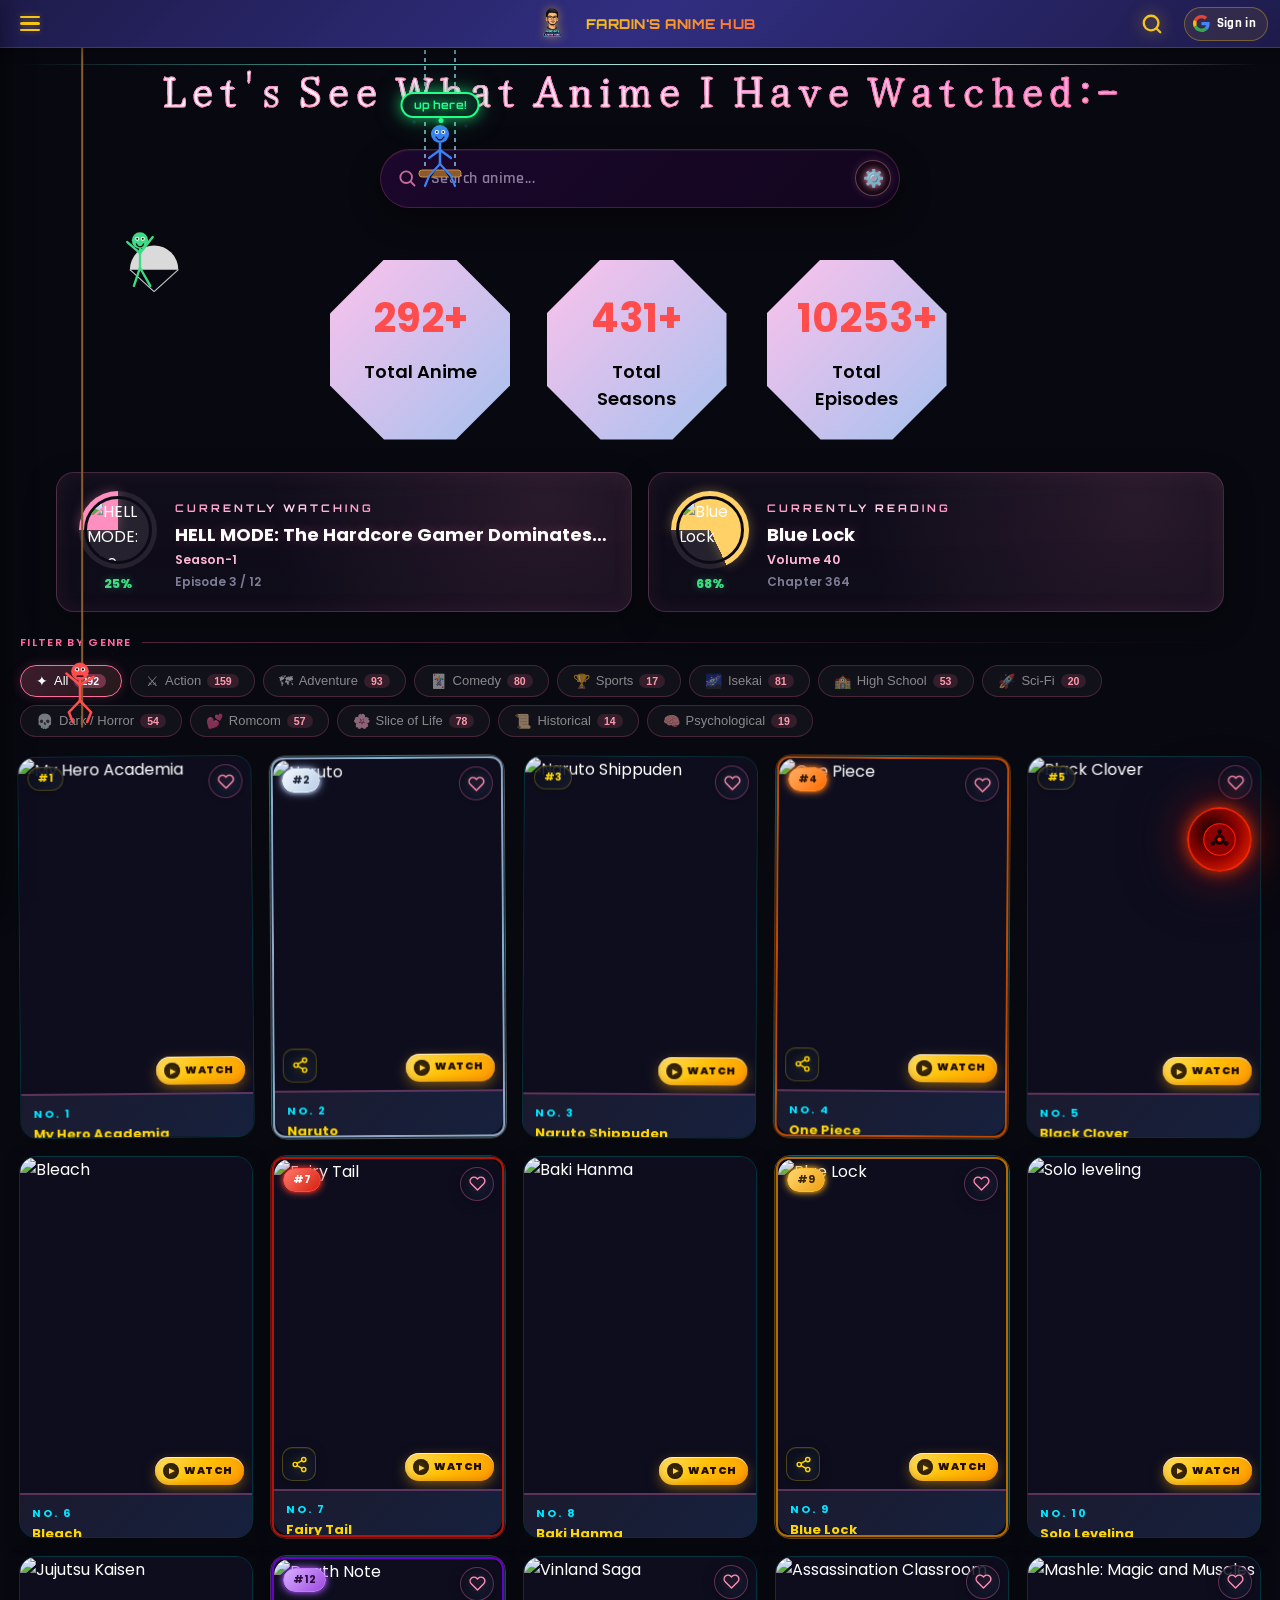
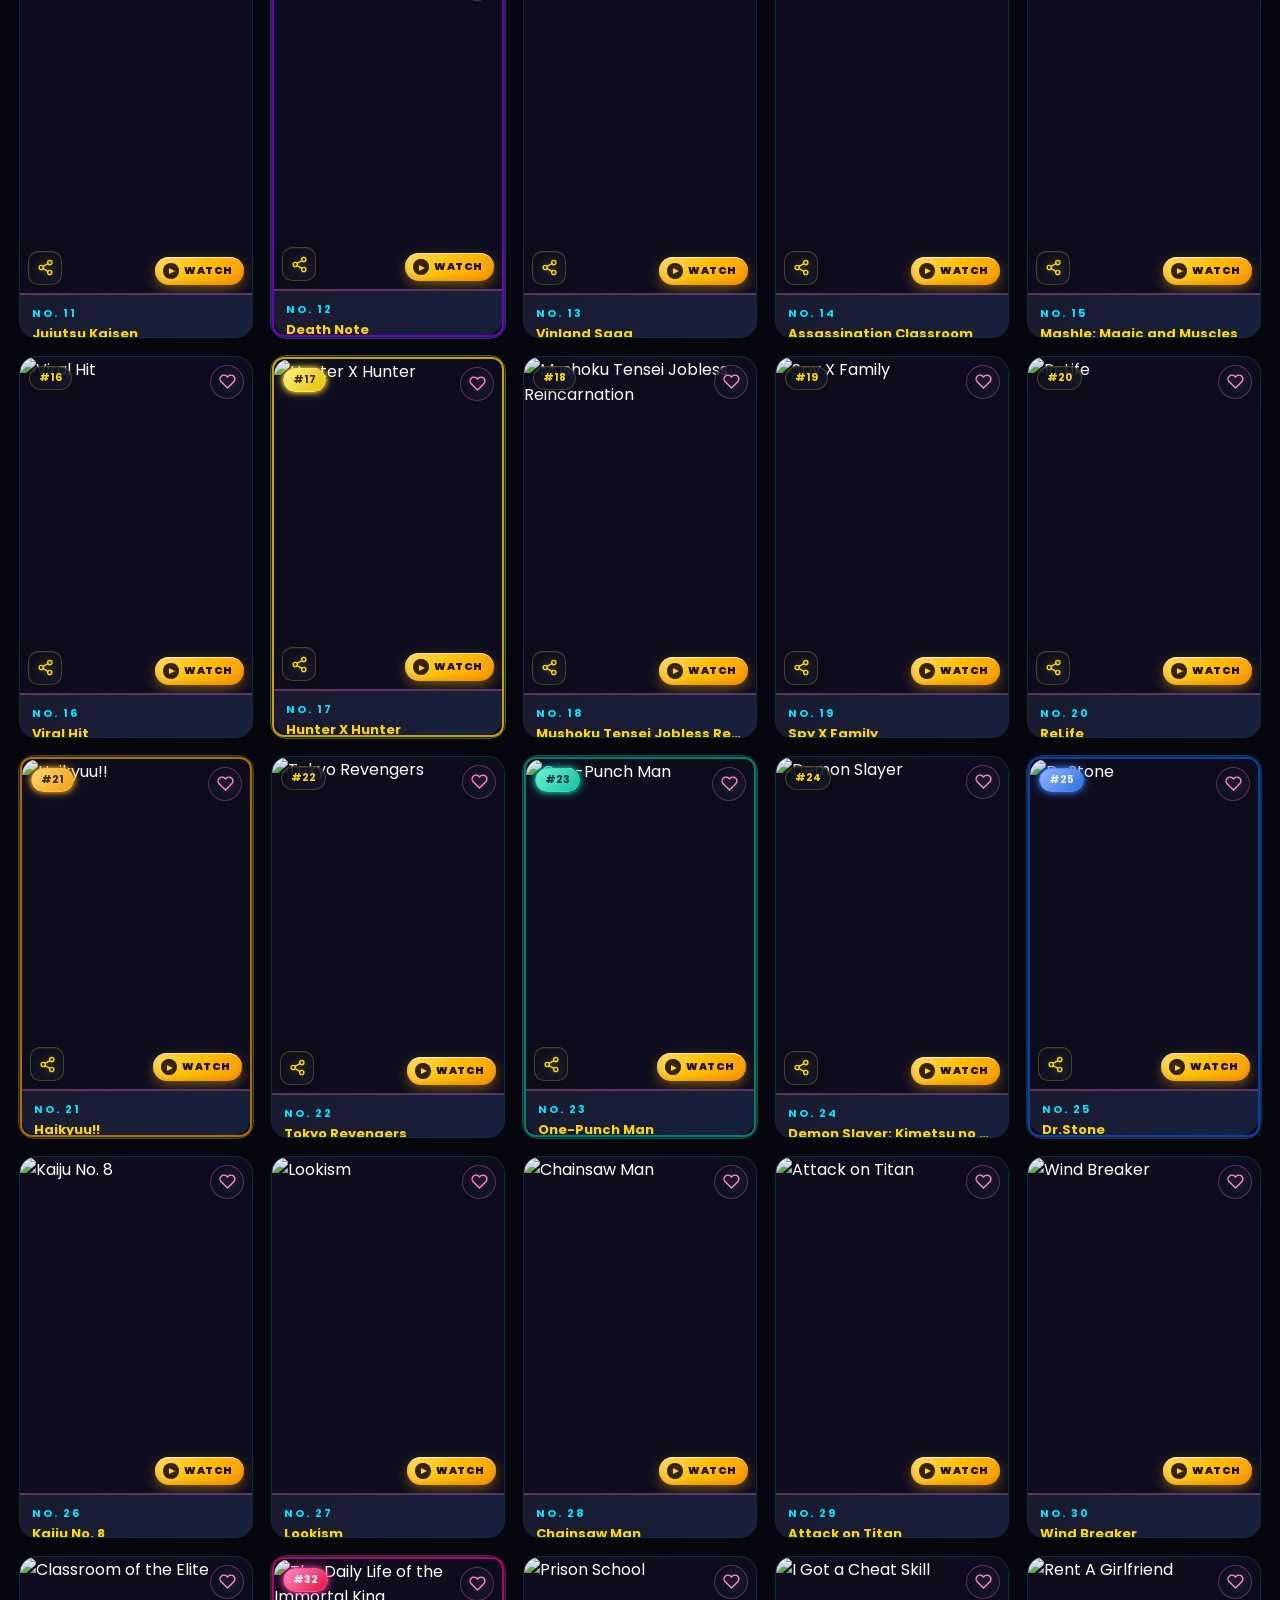
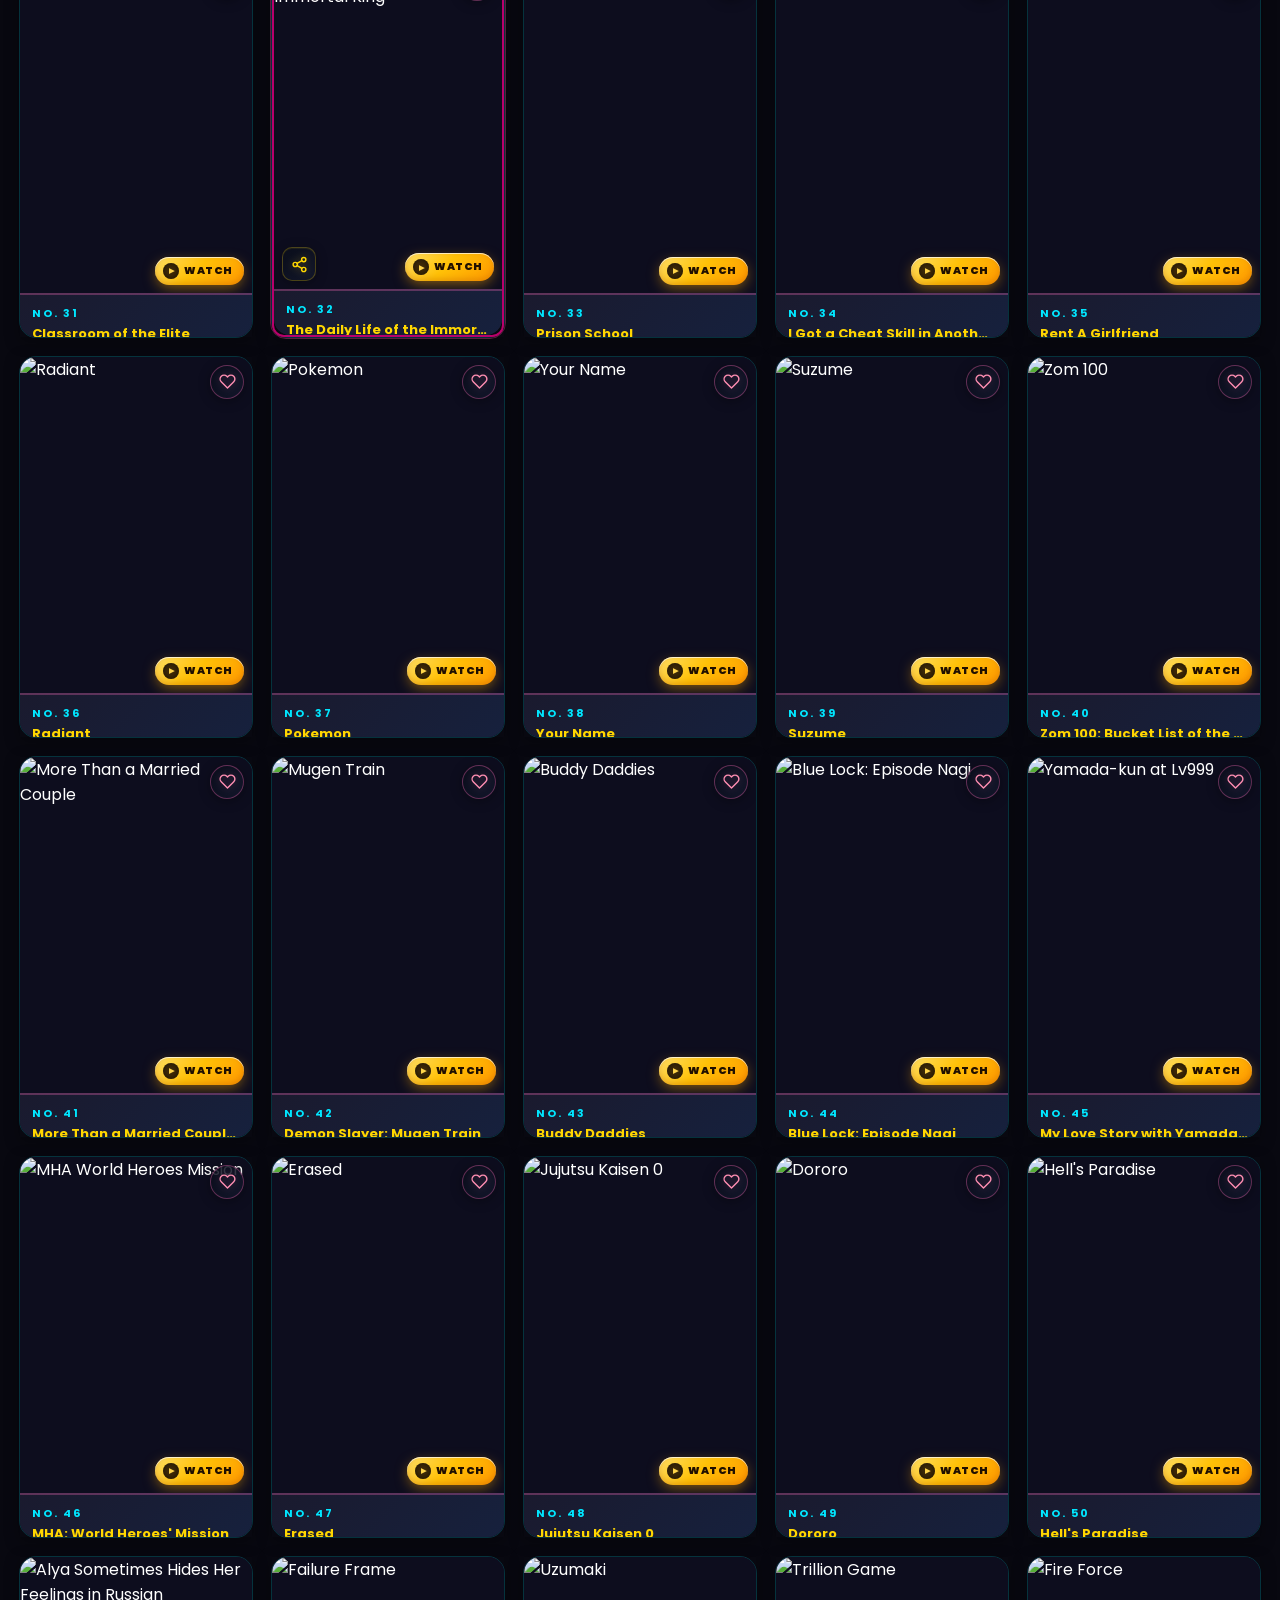
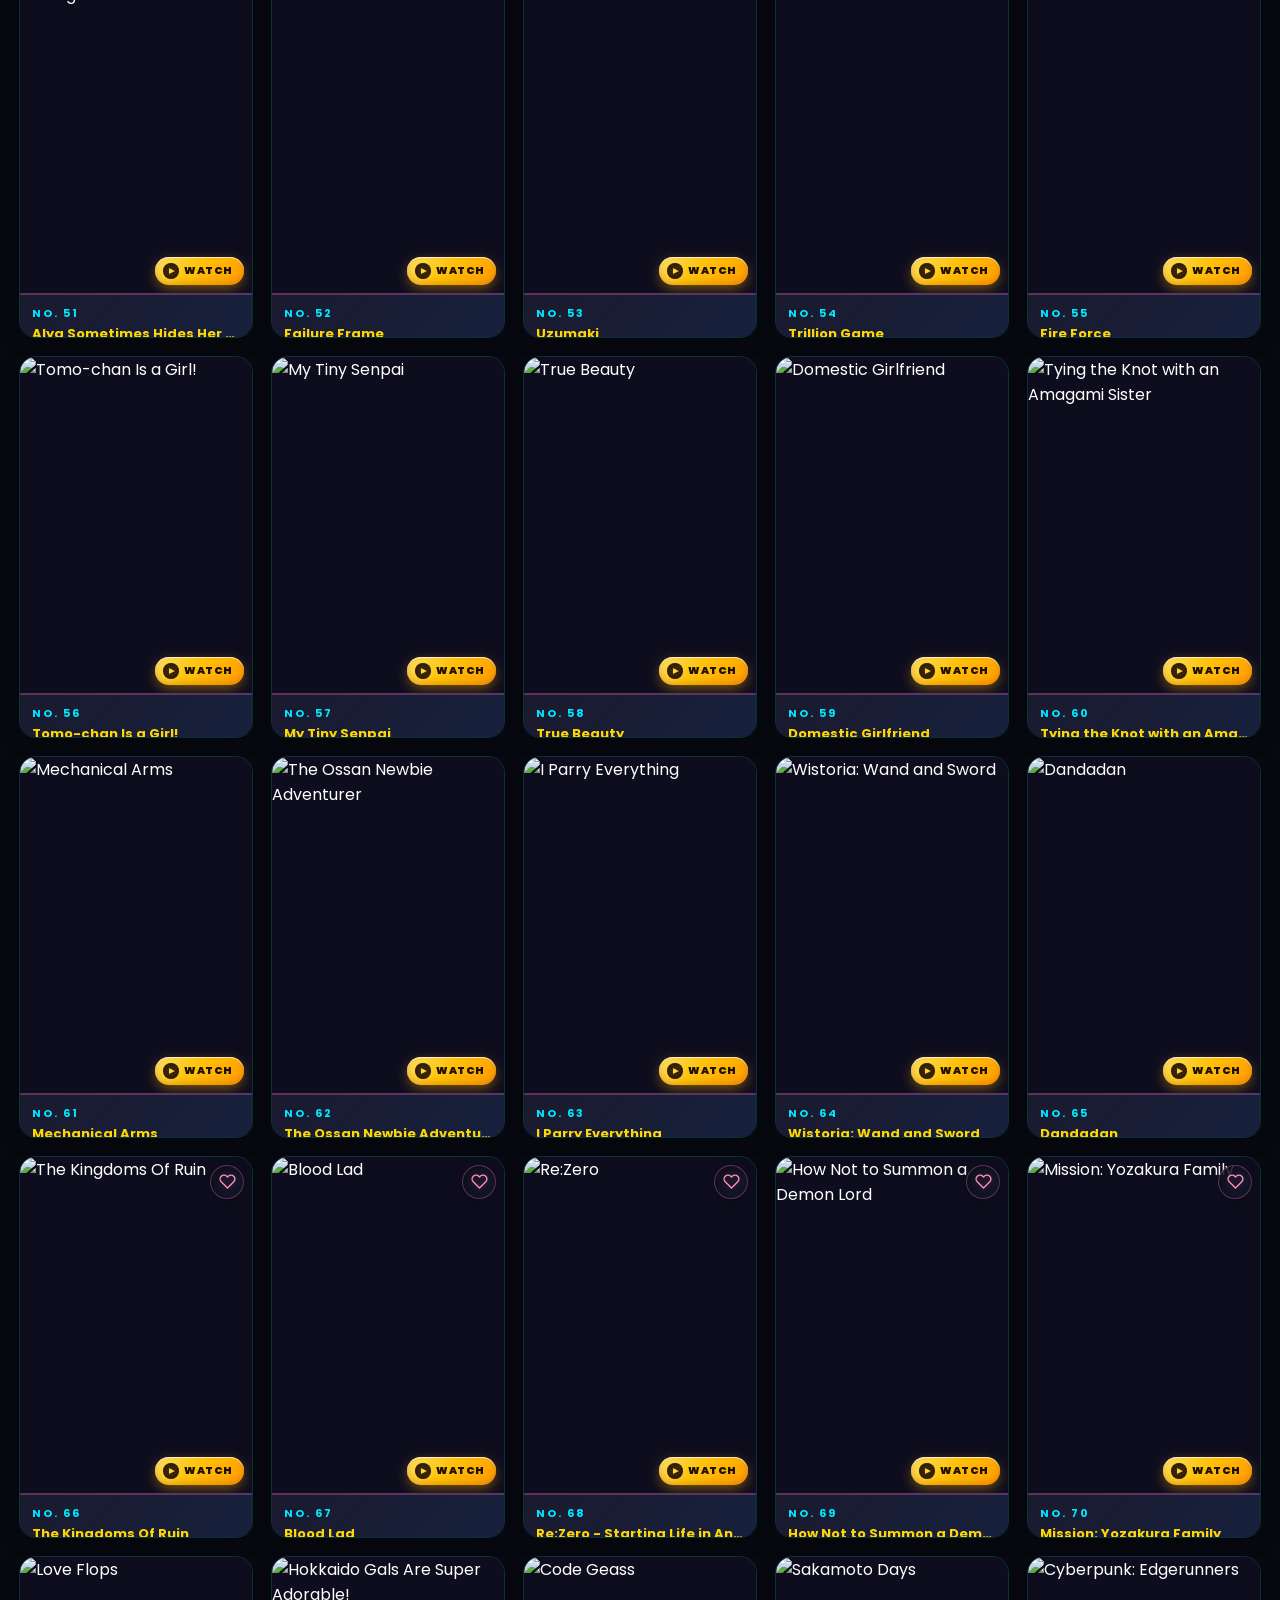
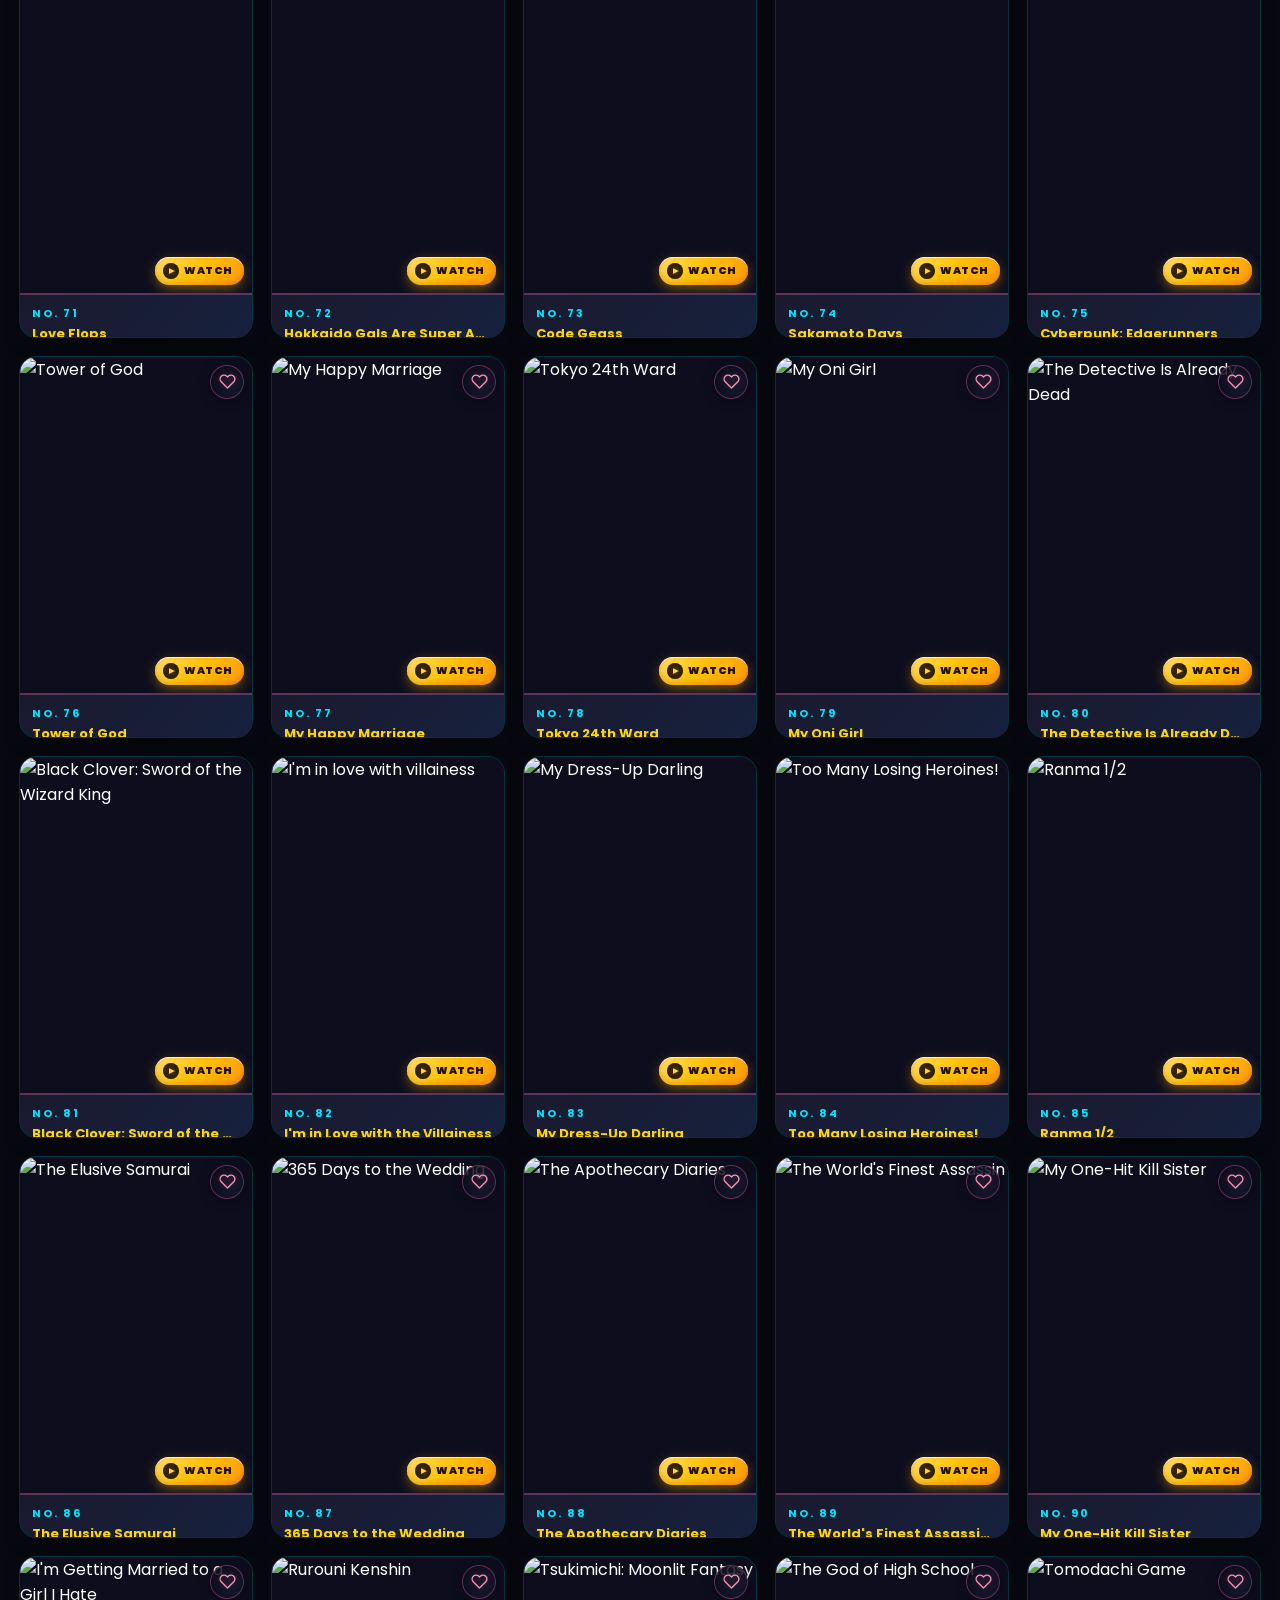
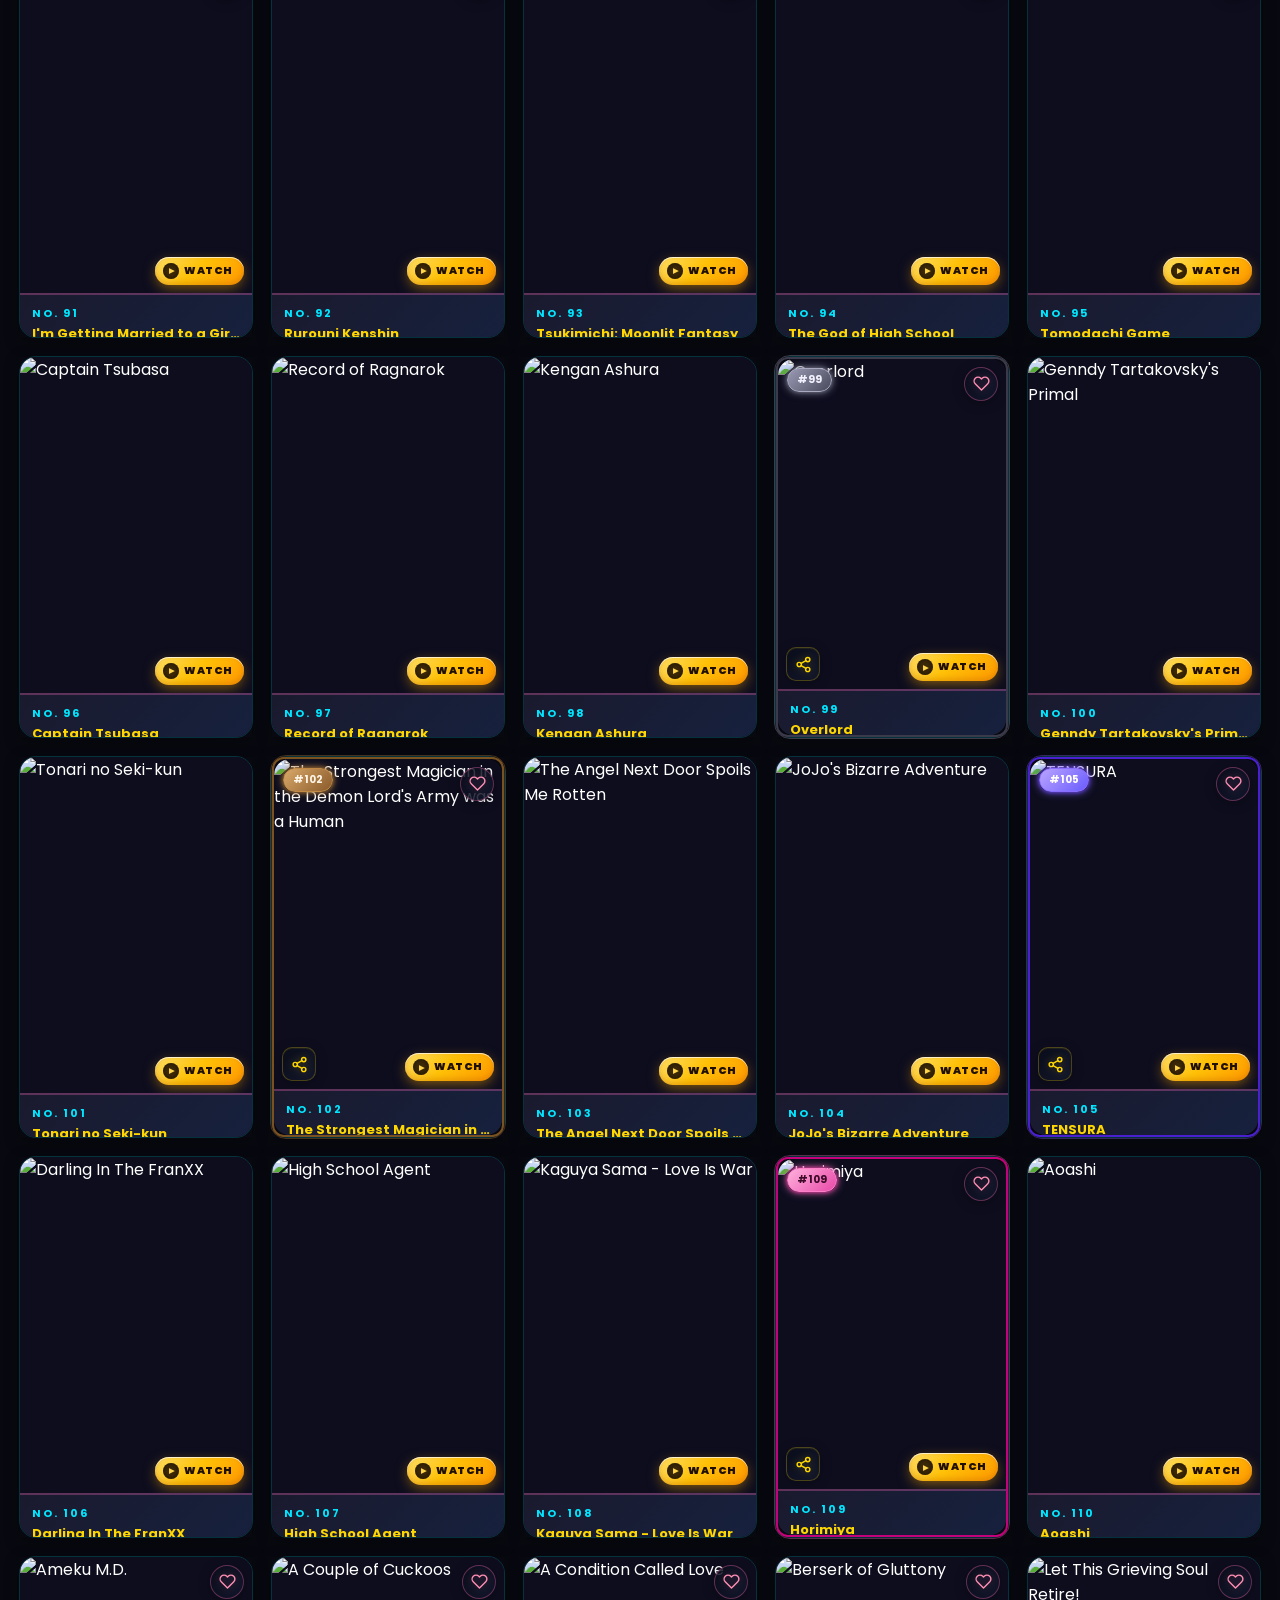
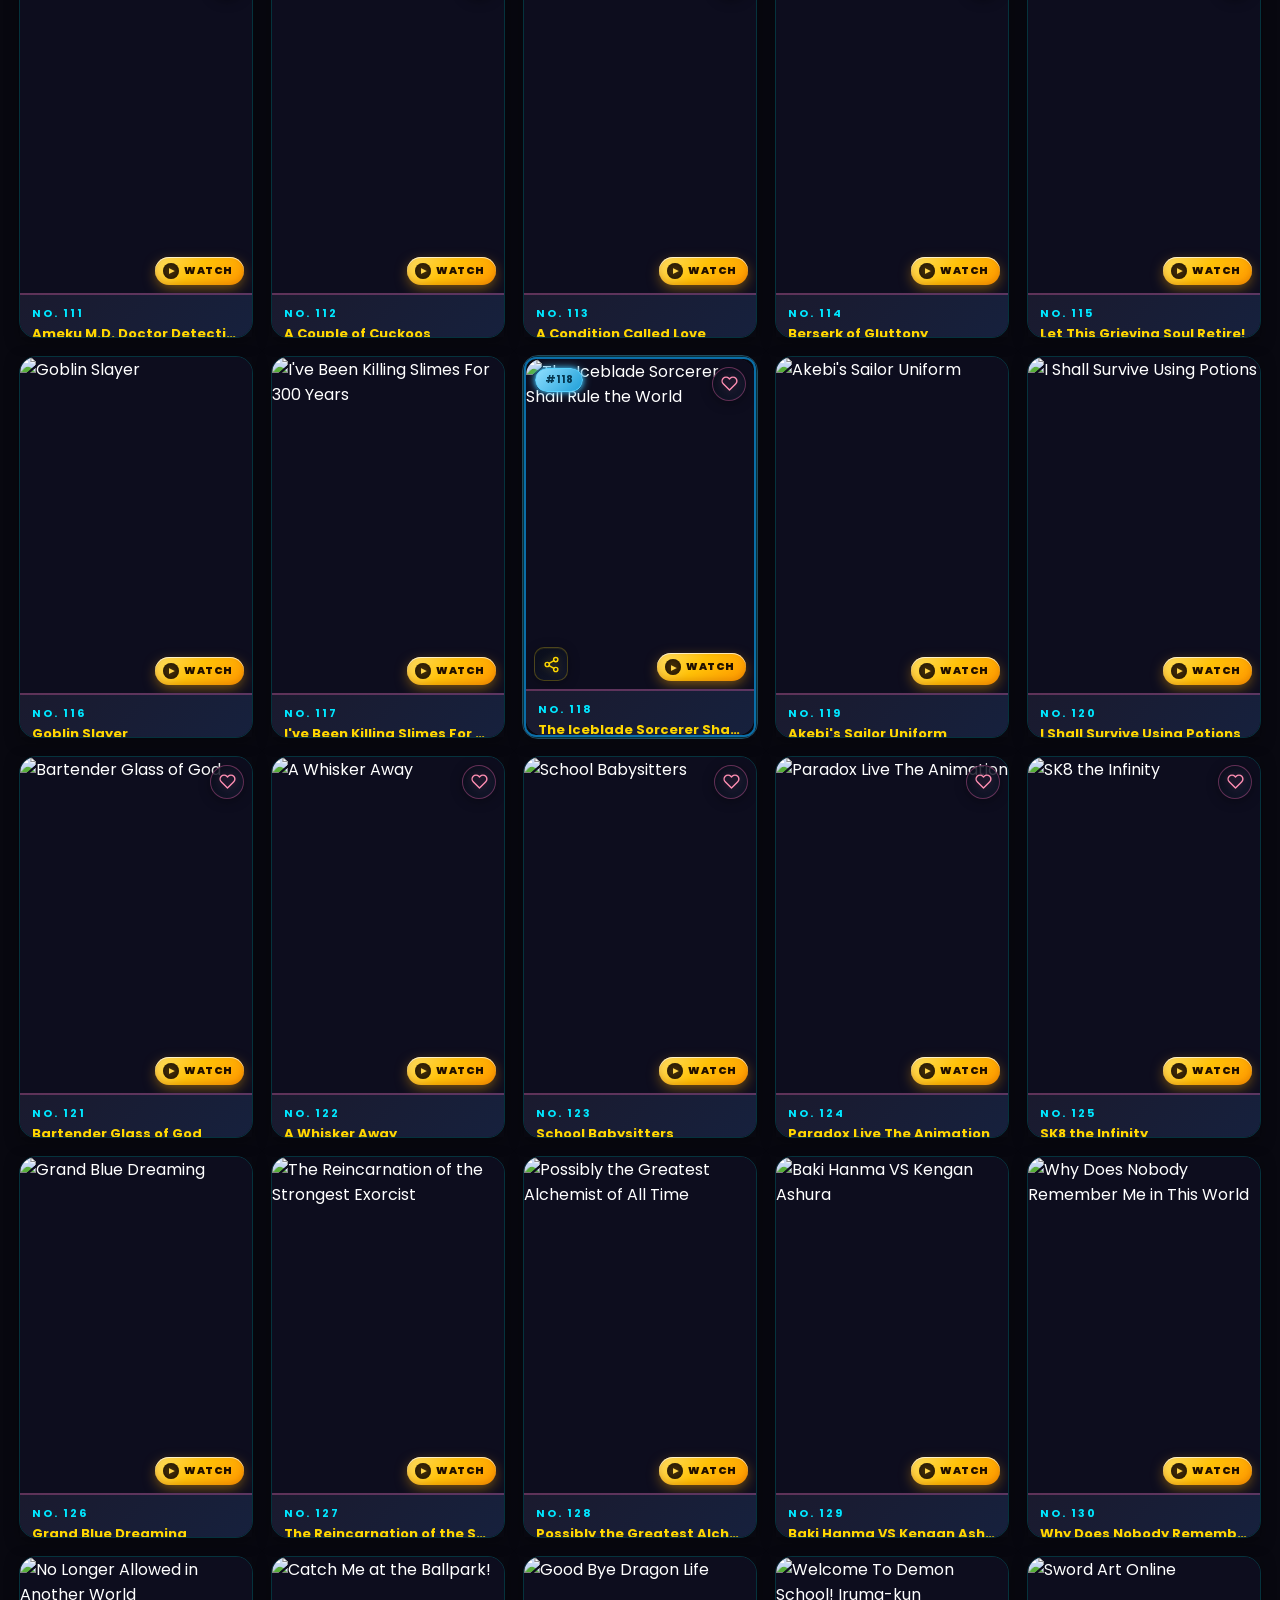
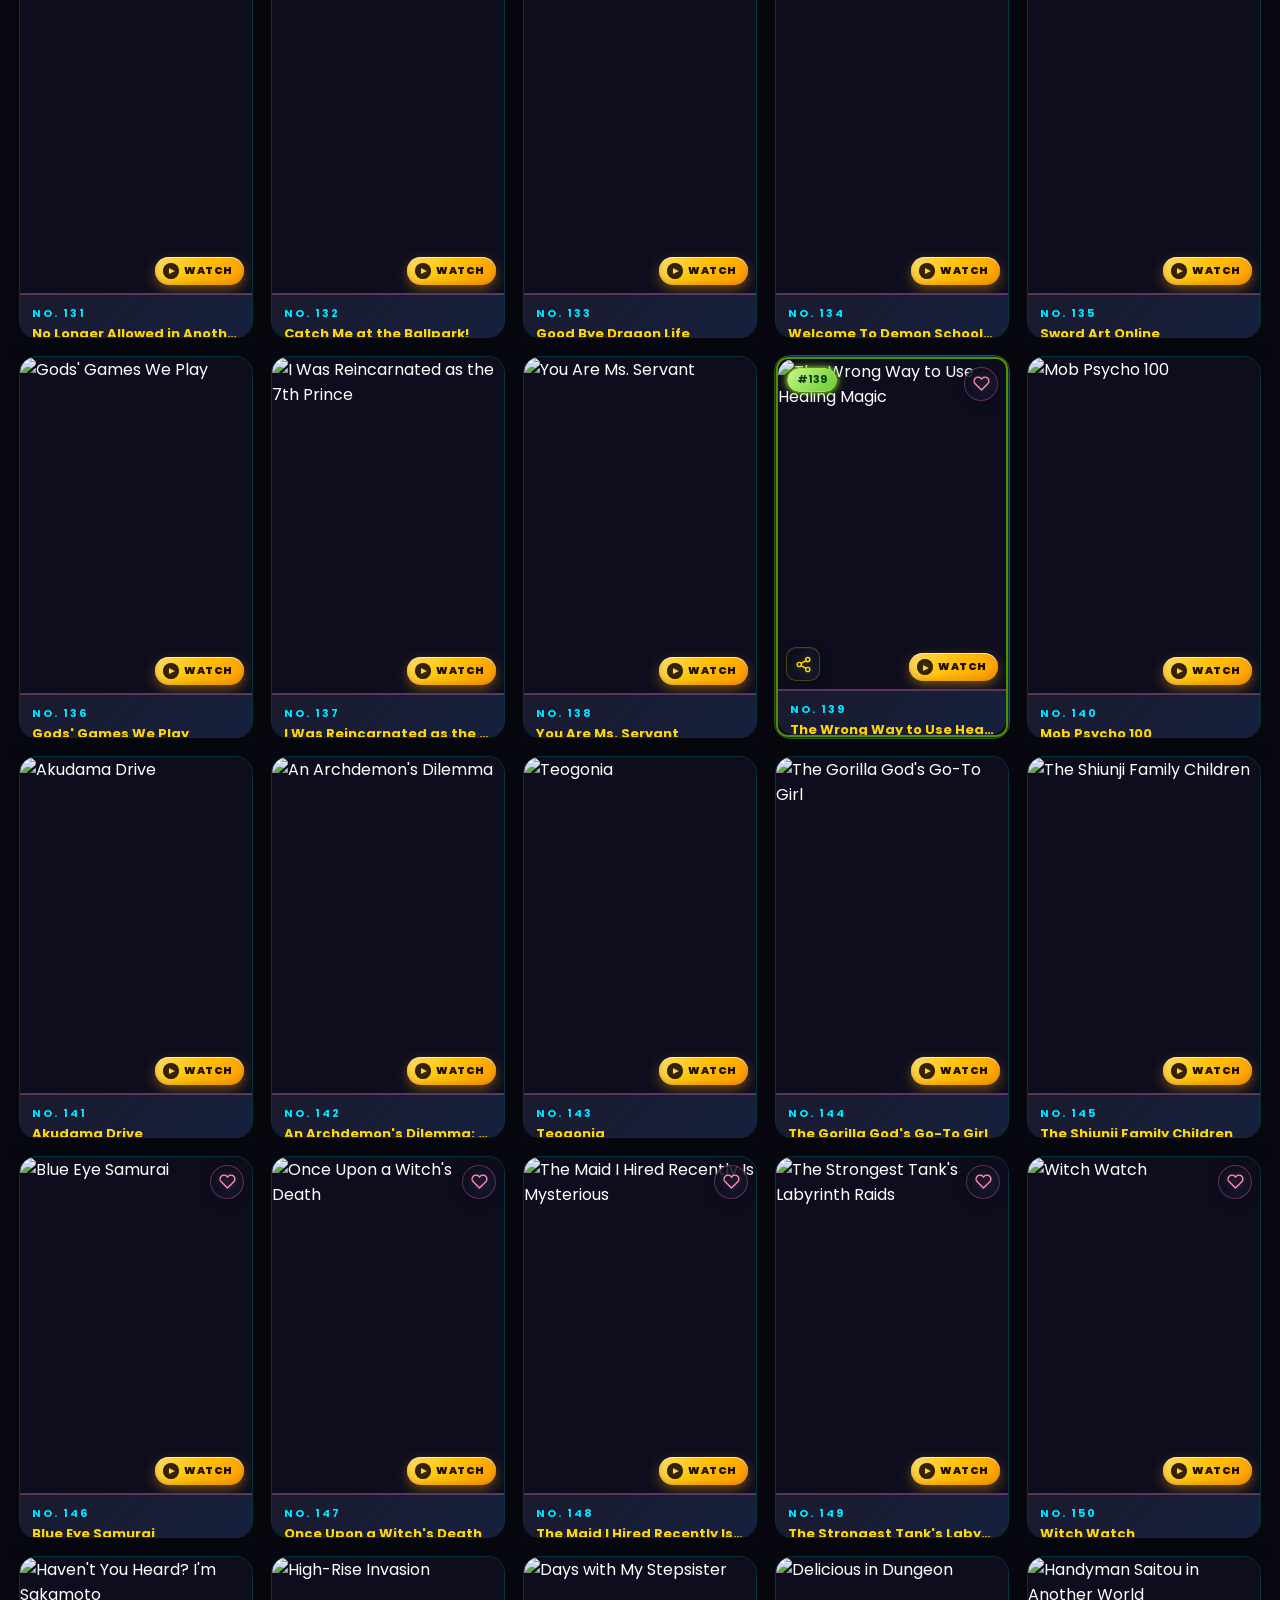
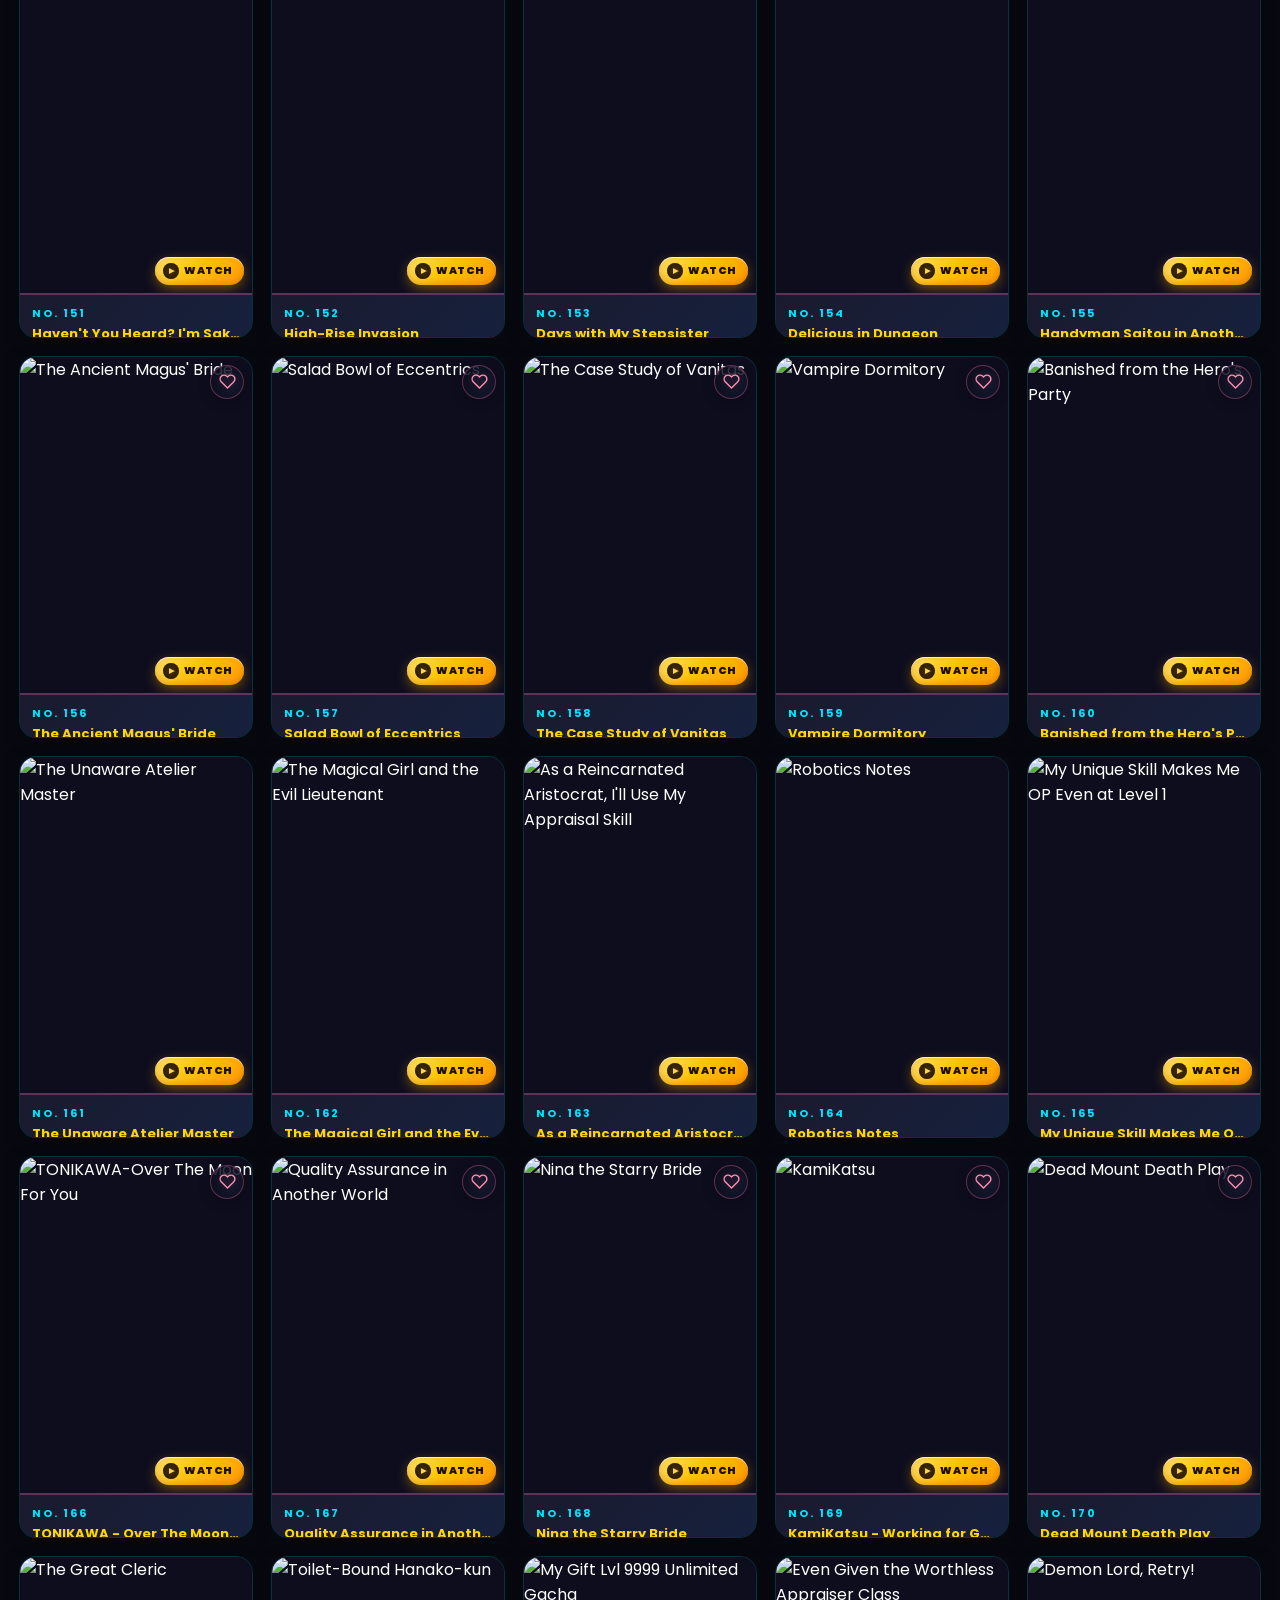
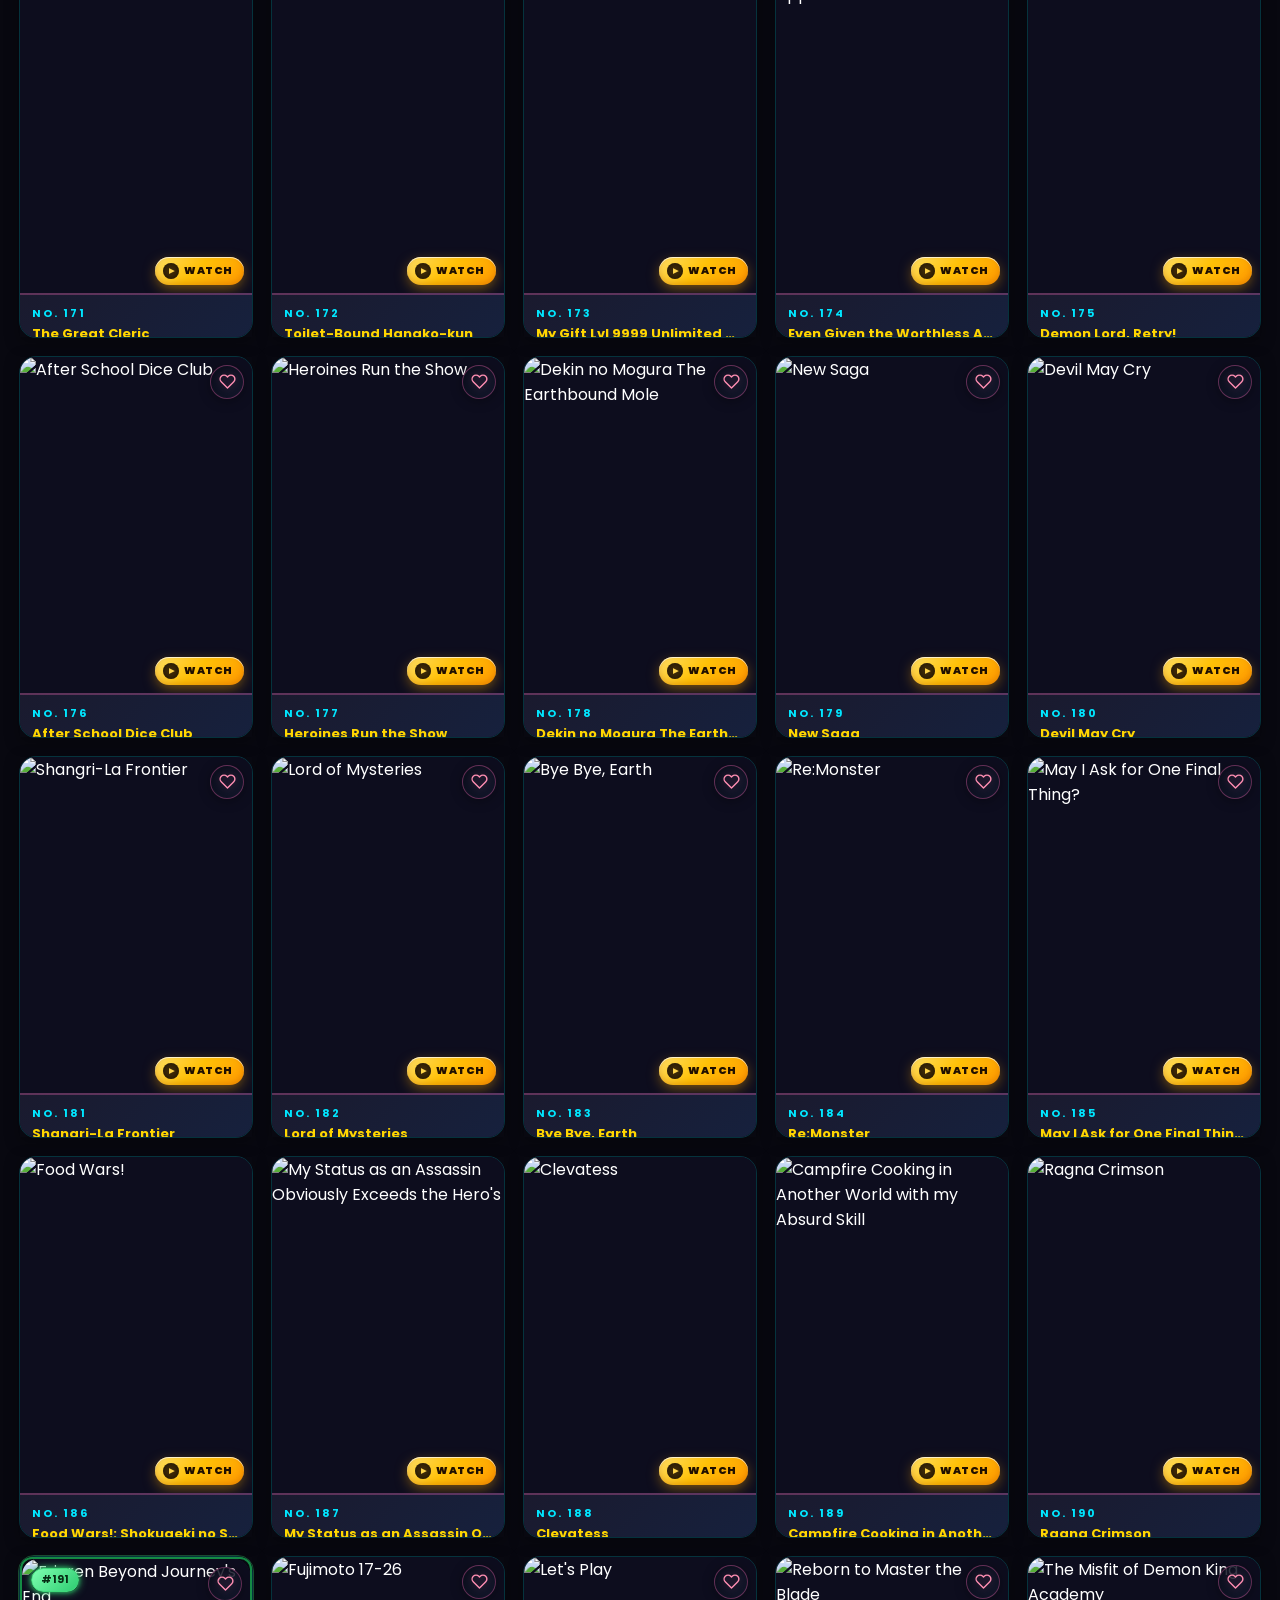
==== commit b2becafe: "Speed up Gemini: no thinking tokens, shorter output, 9s model timeout" ====
--- a/index.html
+++ b/index.html
@@ -1868,7 +1868,7 @@
 <script src="site-knowledge.js?v=202611281713"></script>
 <script src="anime-data.js?v=202611281713"></script>
 <script src="watch-links.js?v=202611281713"></script>
-<script src="script.js?v=202611281714"></script>
+<script src="script.js?v=202611281715"></script>
 <script src="login-otp.js?v=202611281713"></script>
 <script src="wishlist.js?v=202611281713"></script>
 <script src="chat-cloud.js?v=202611281713"></script>
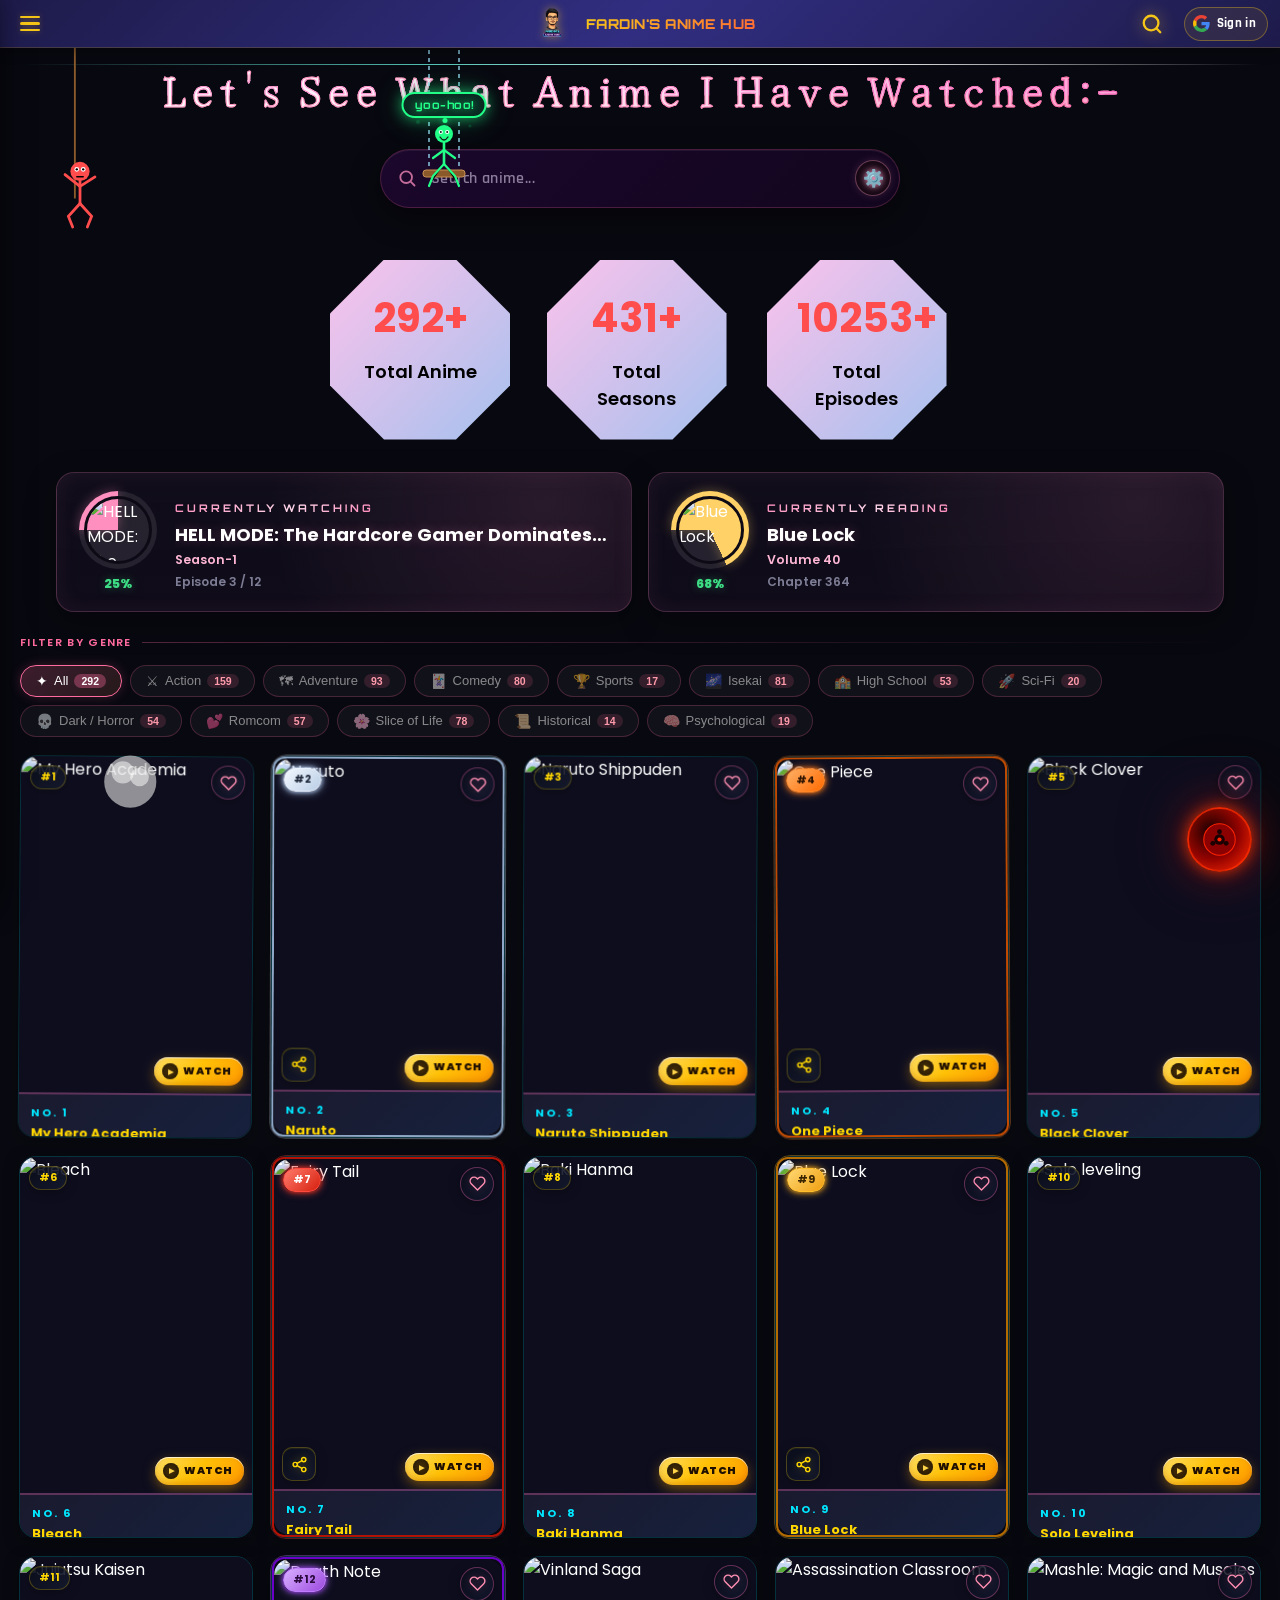
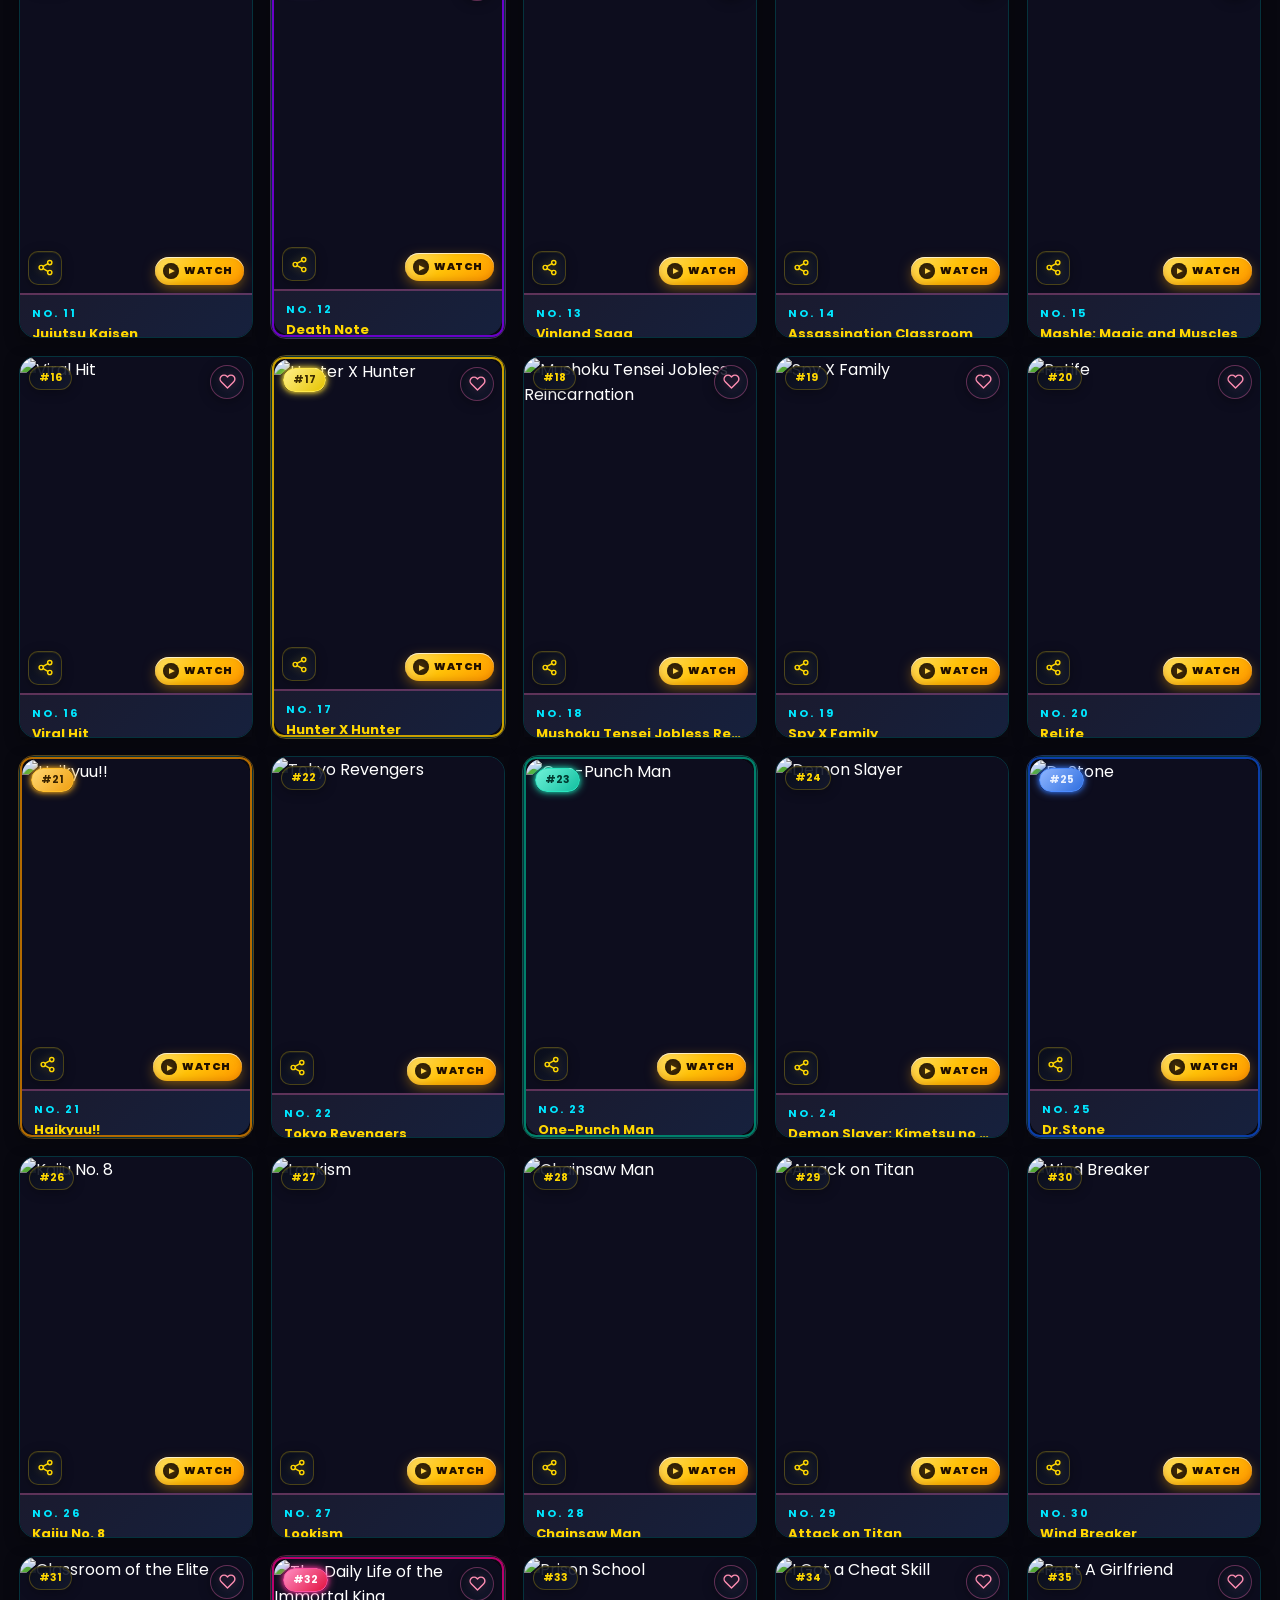
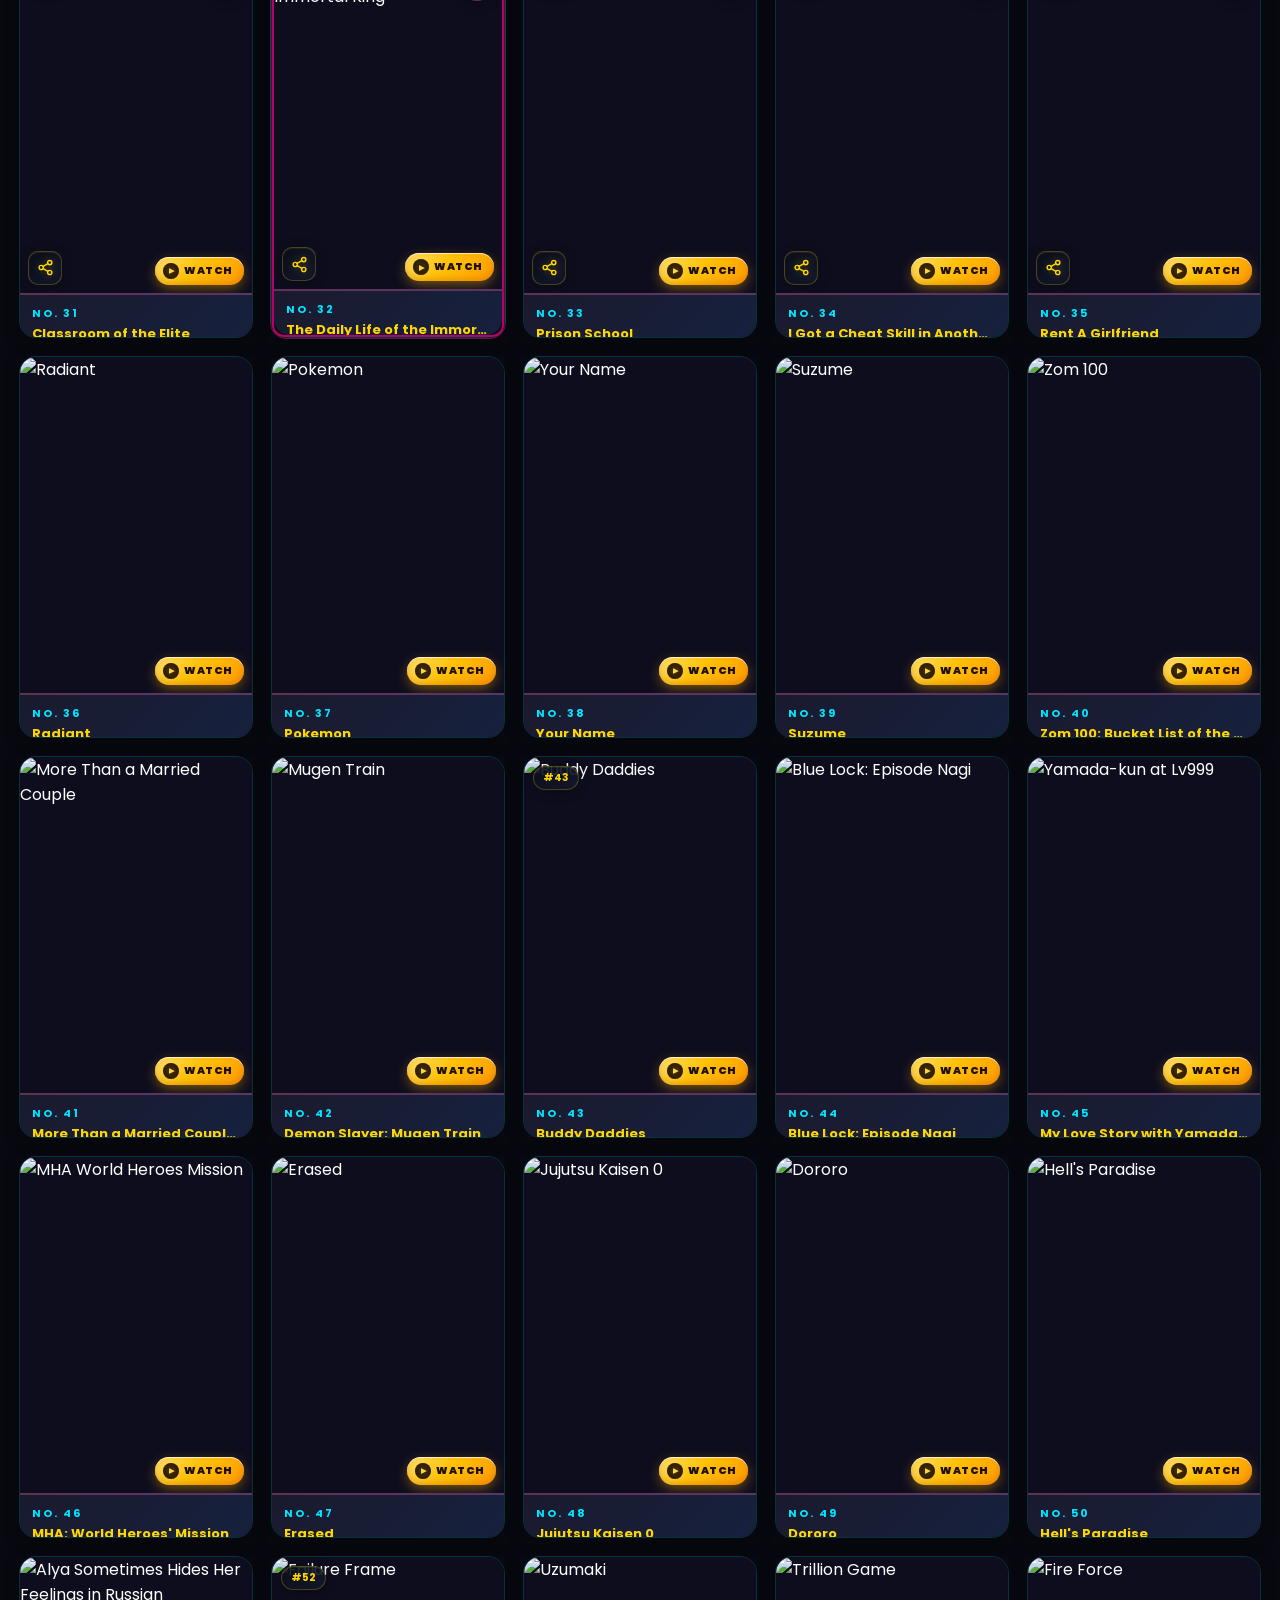
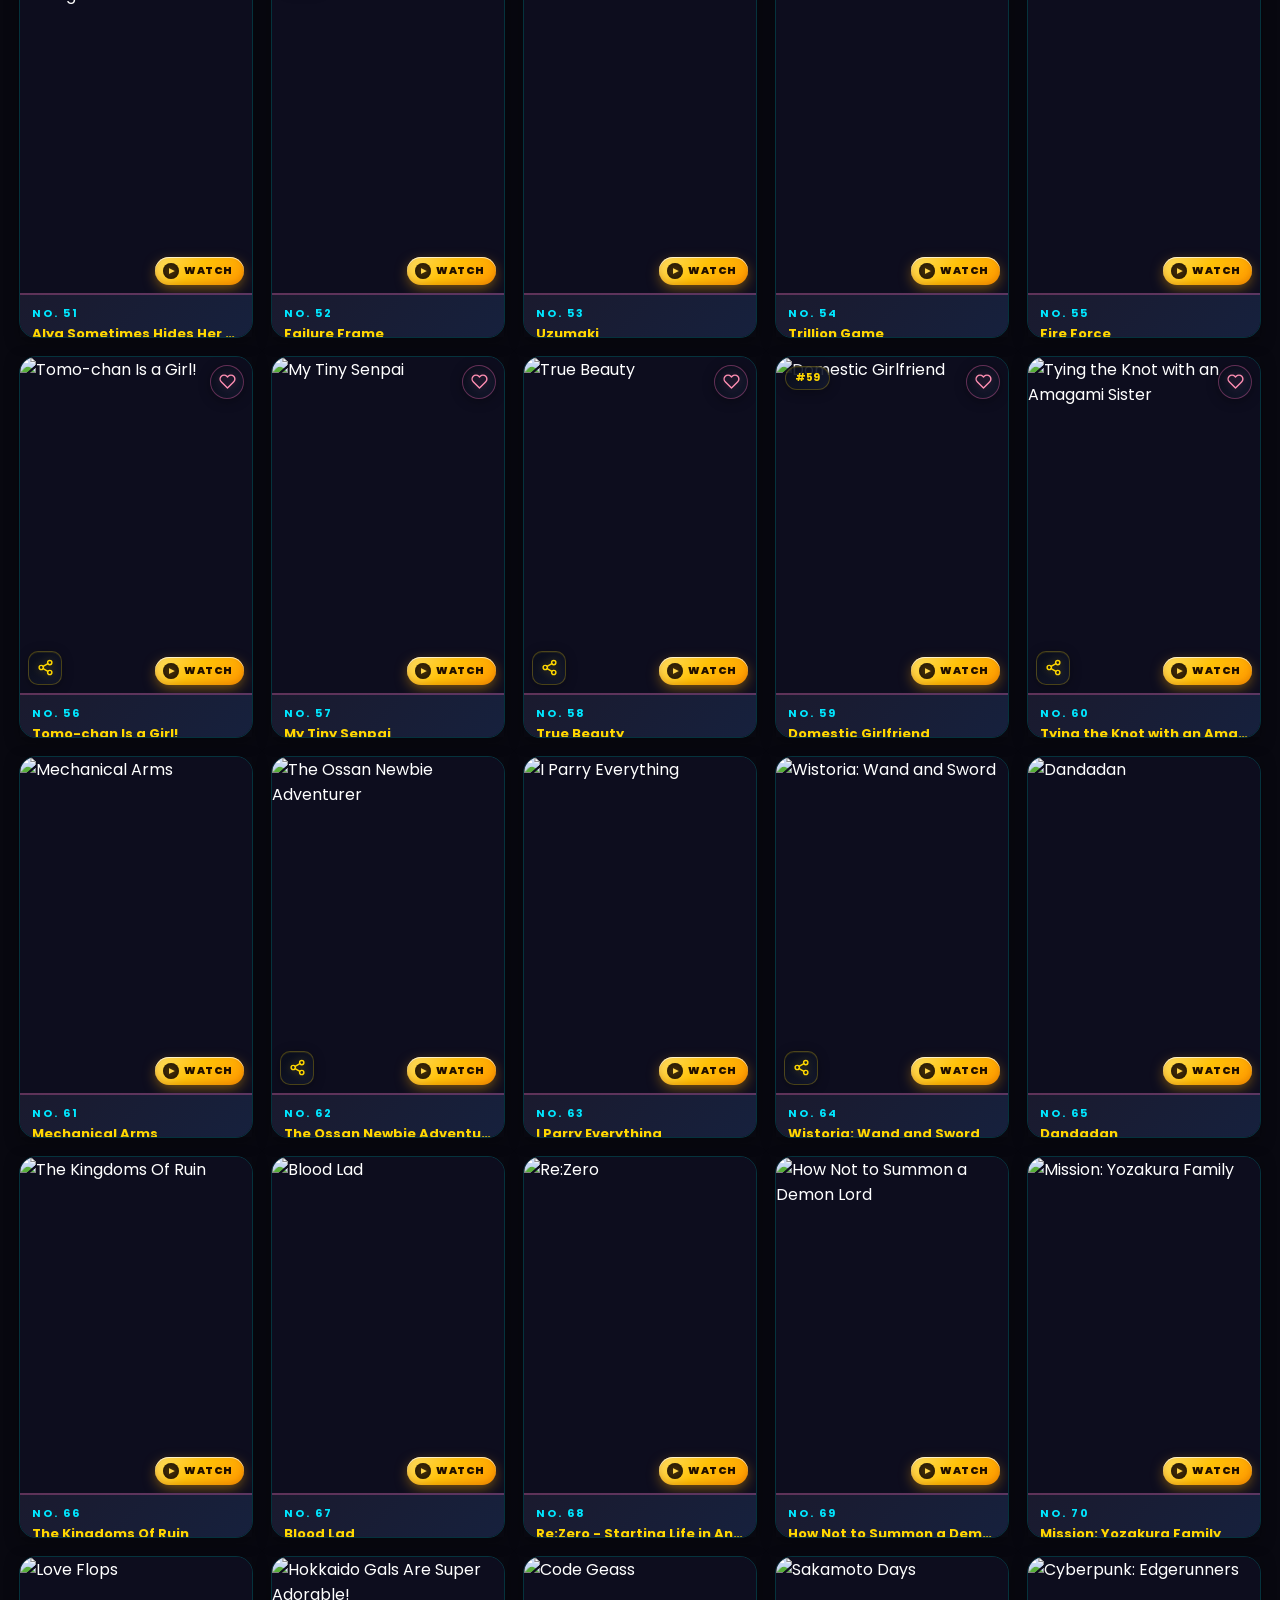
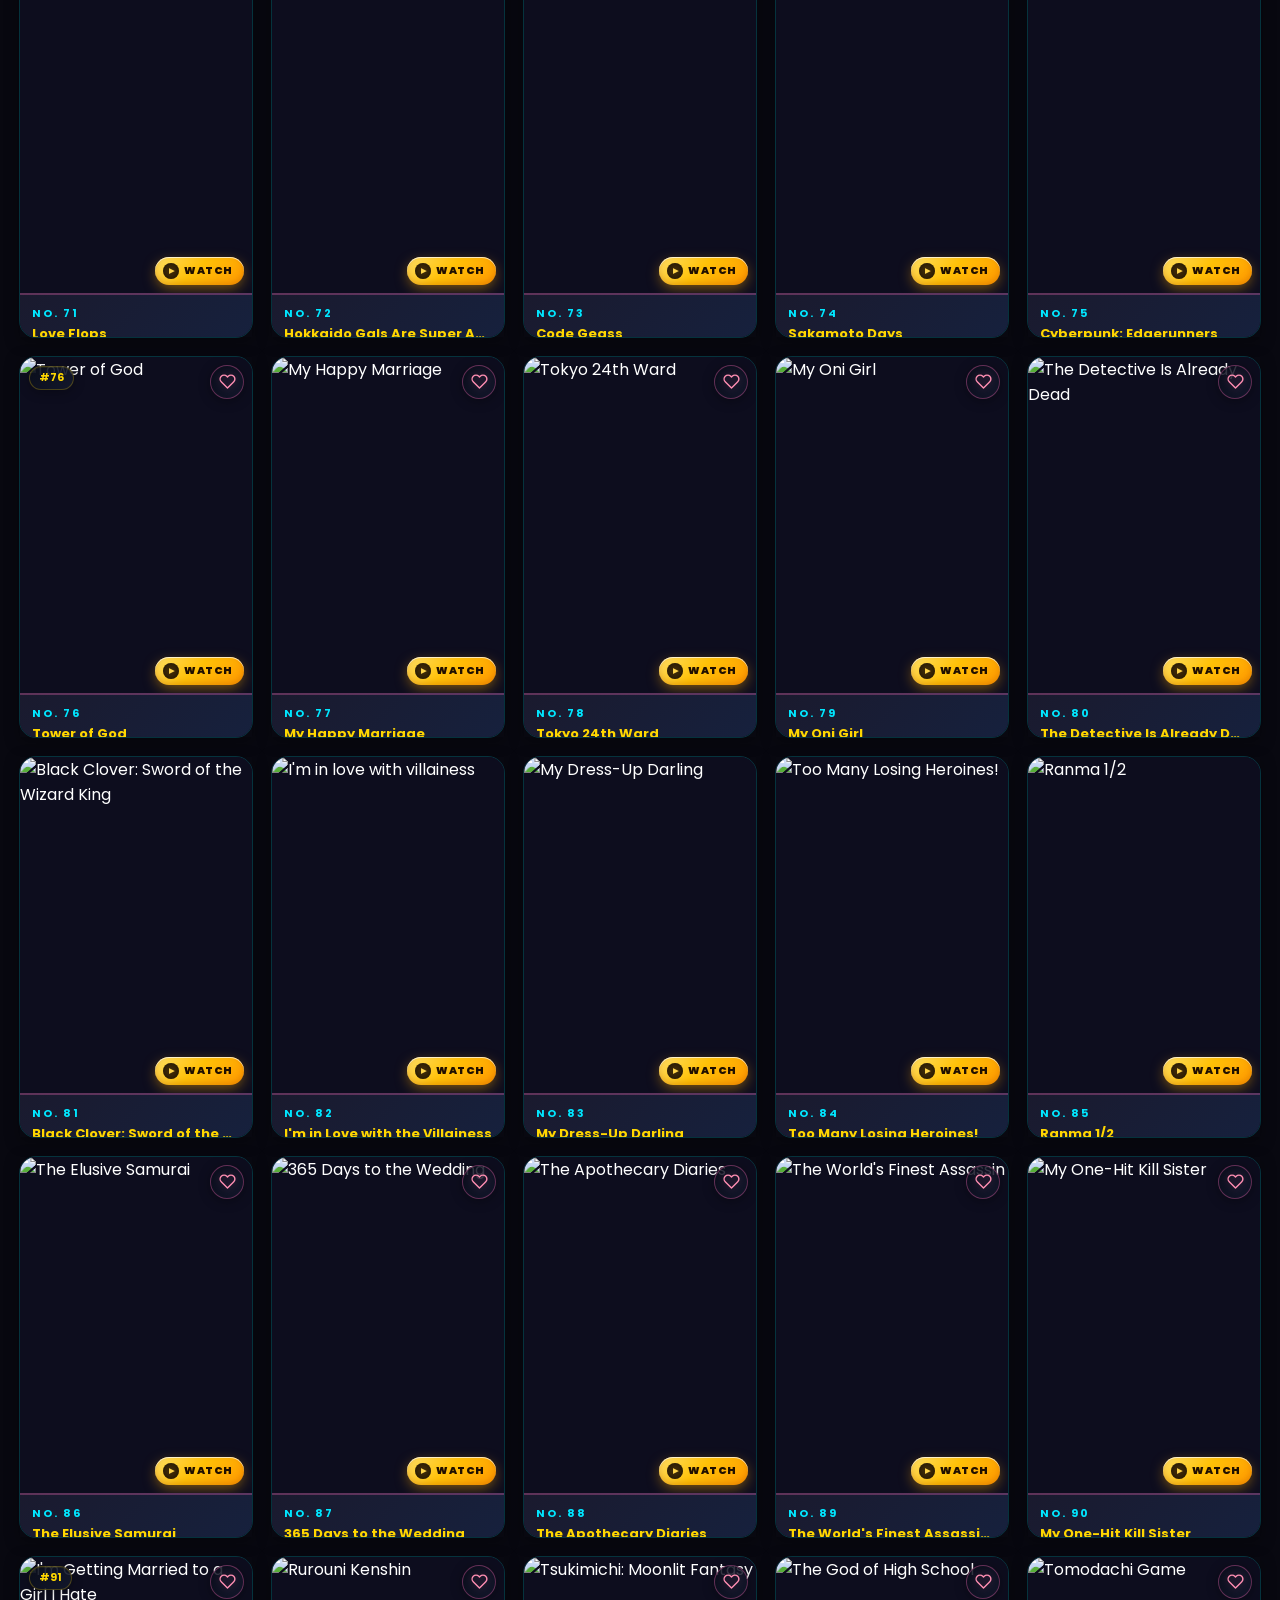
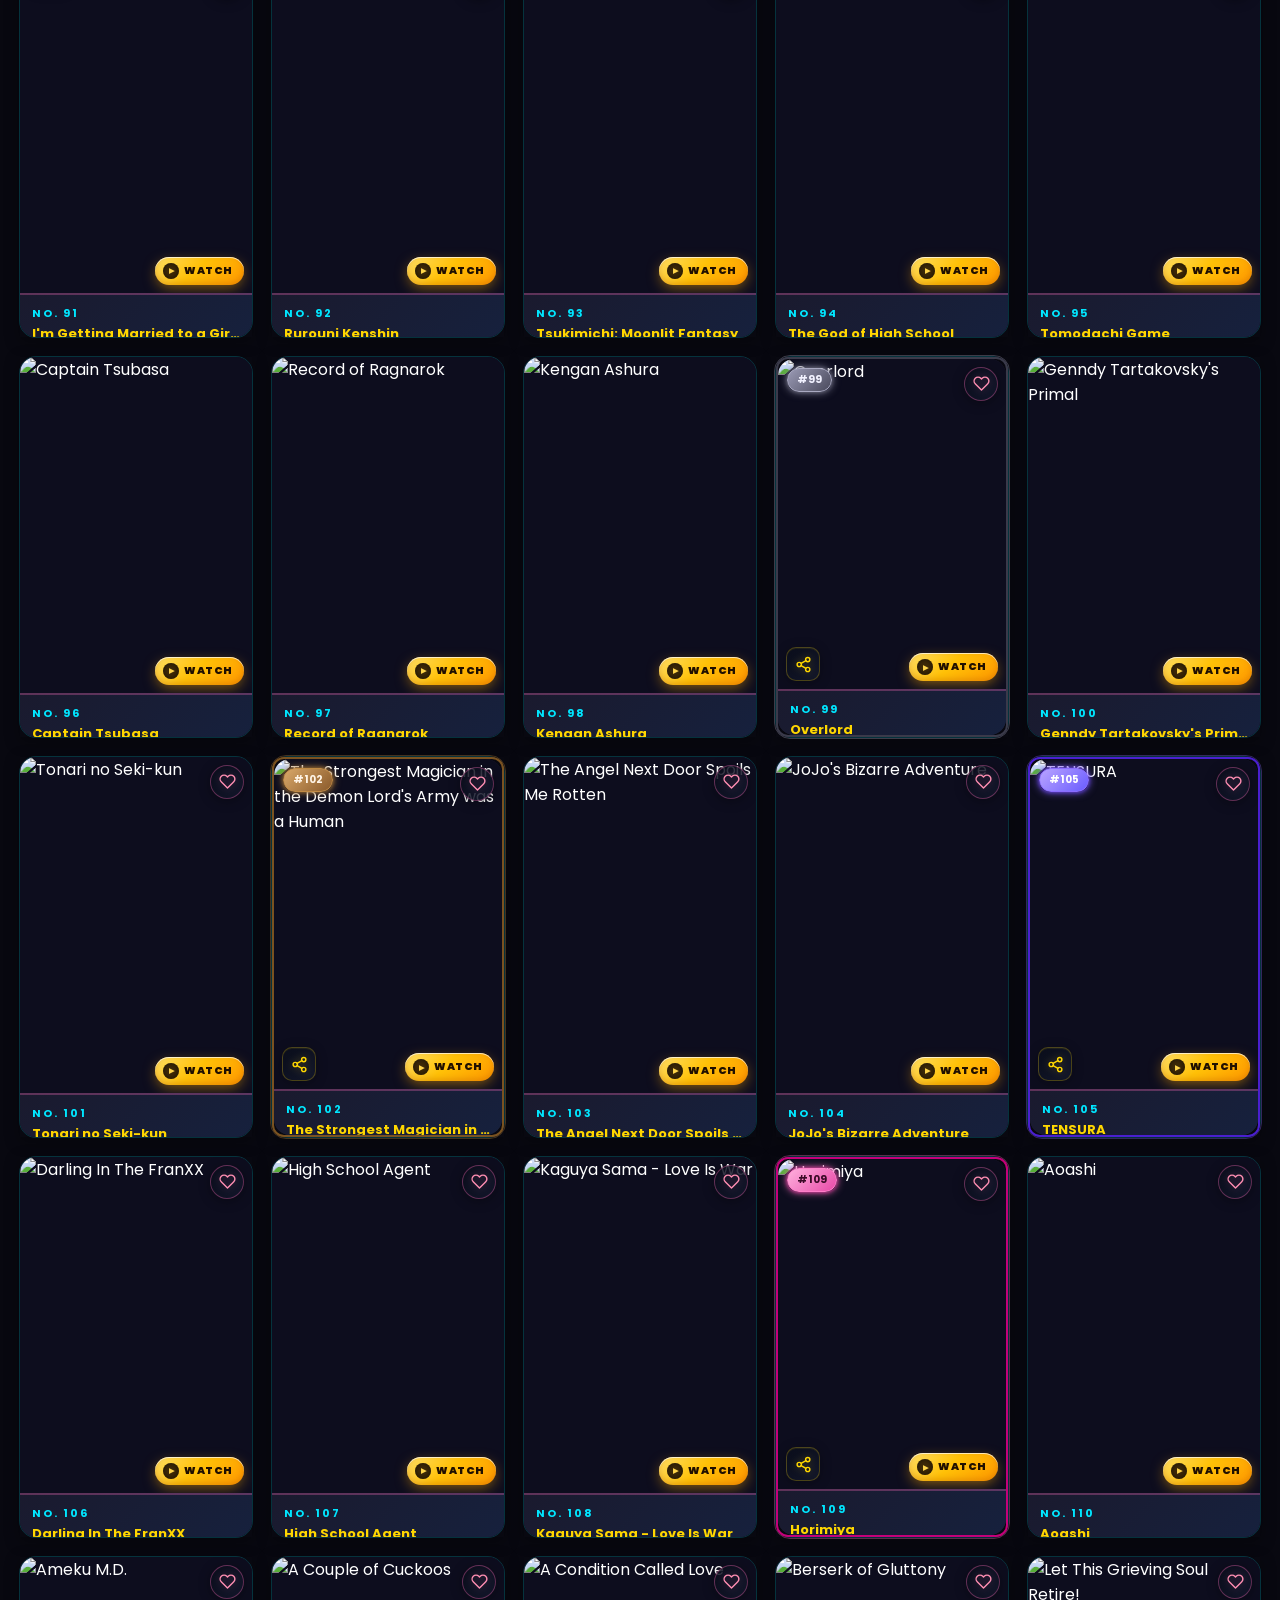
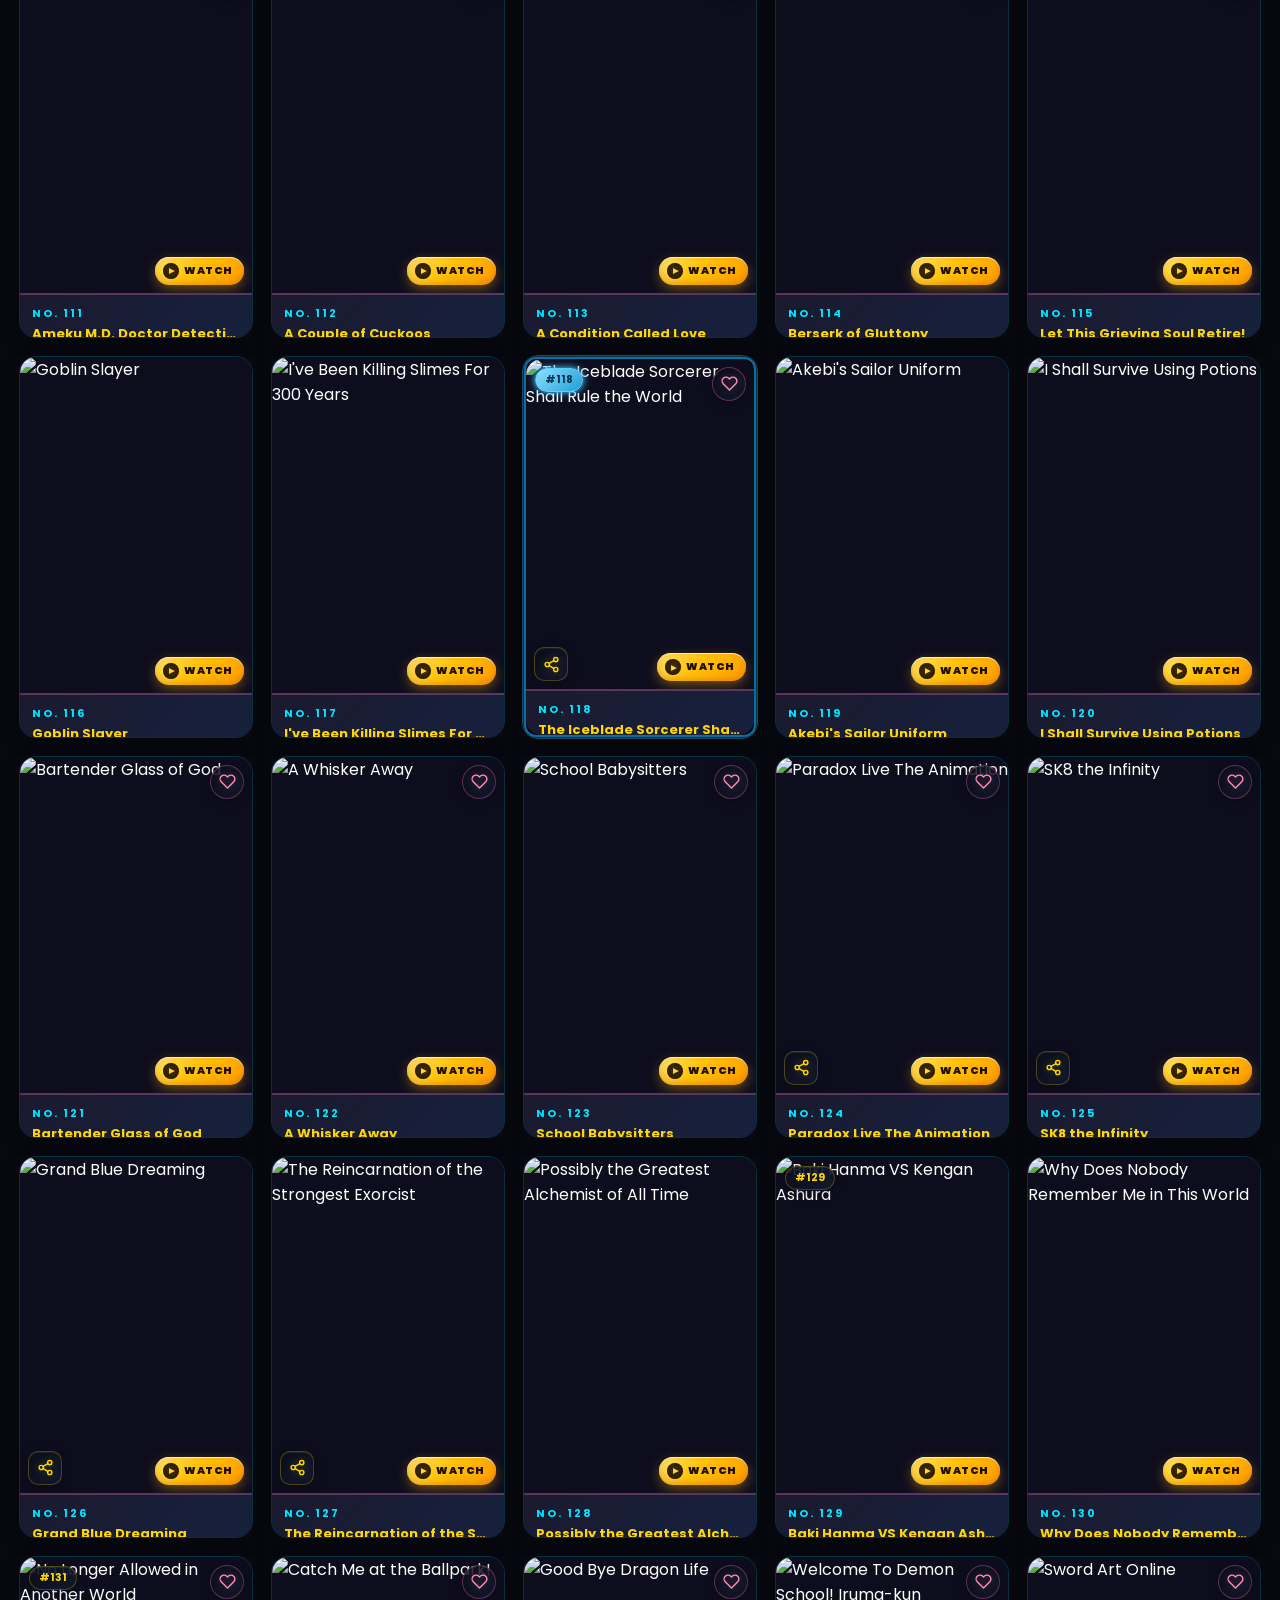
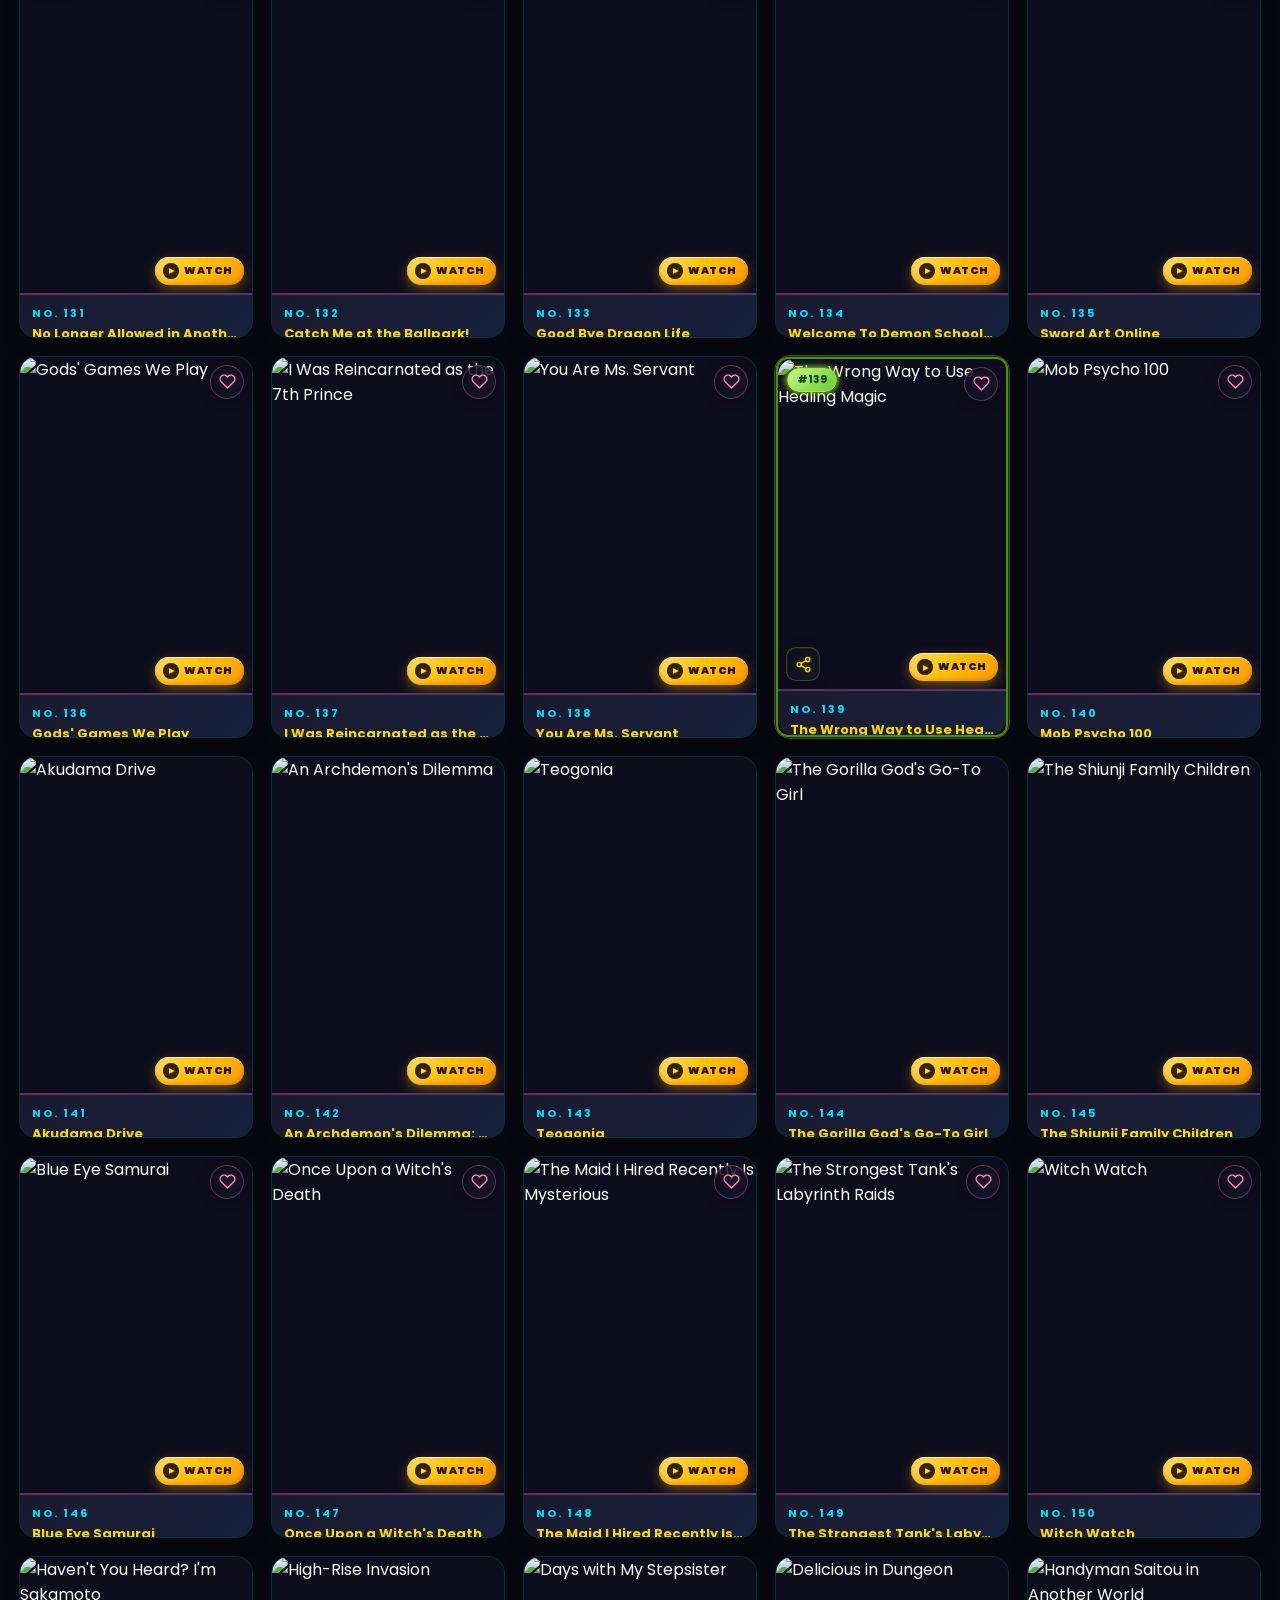
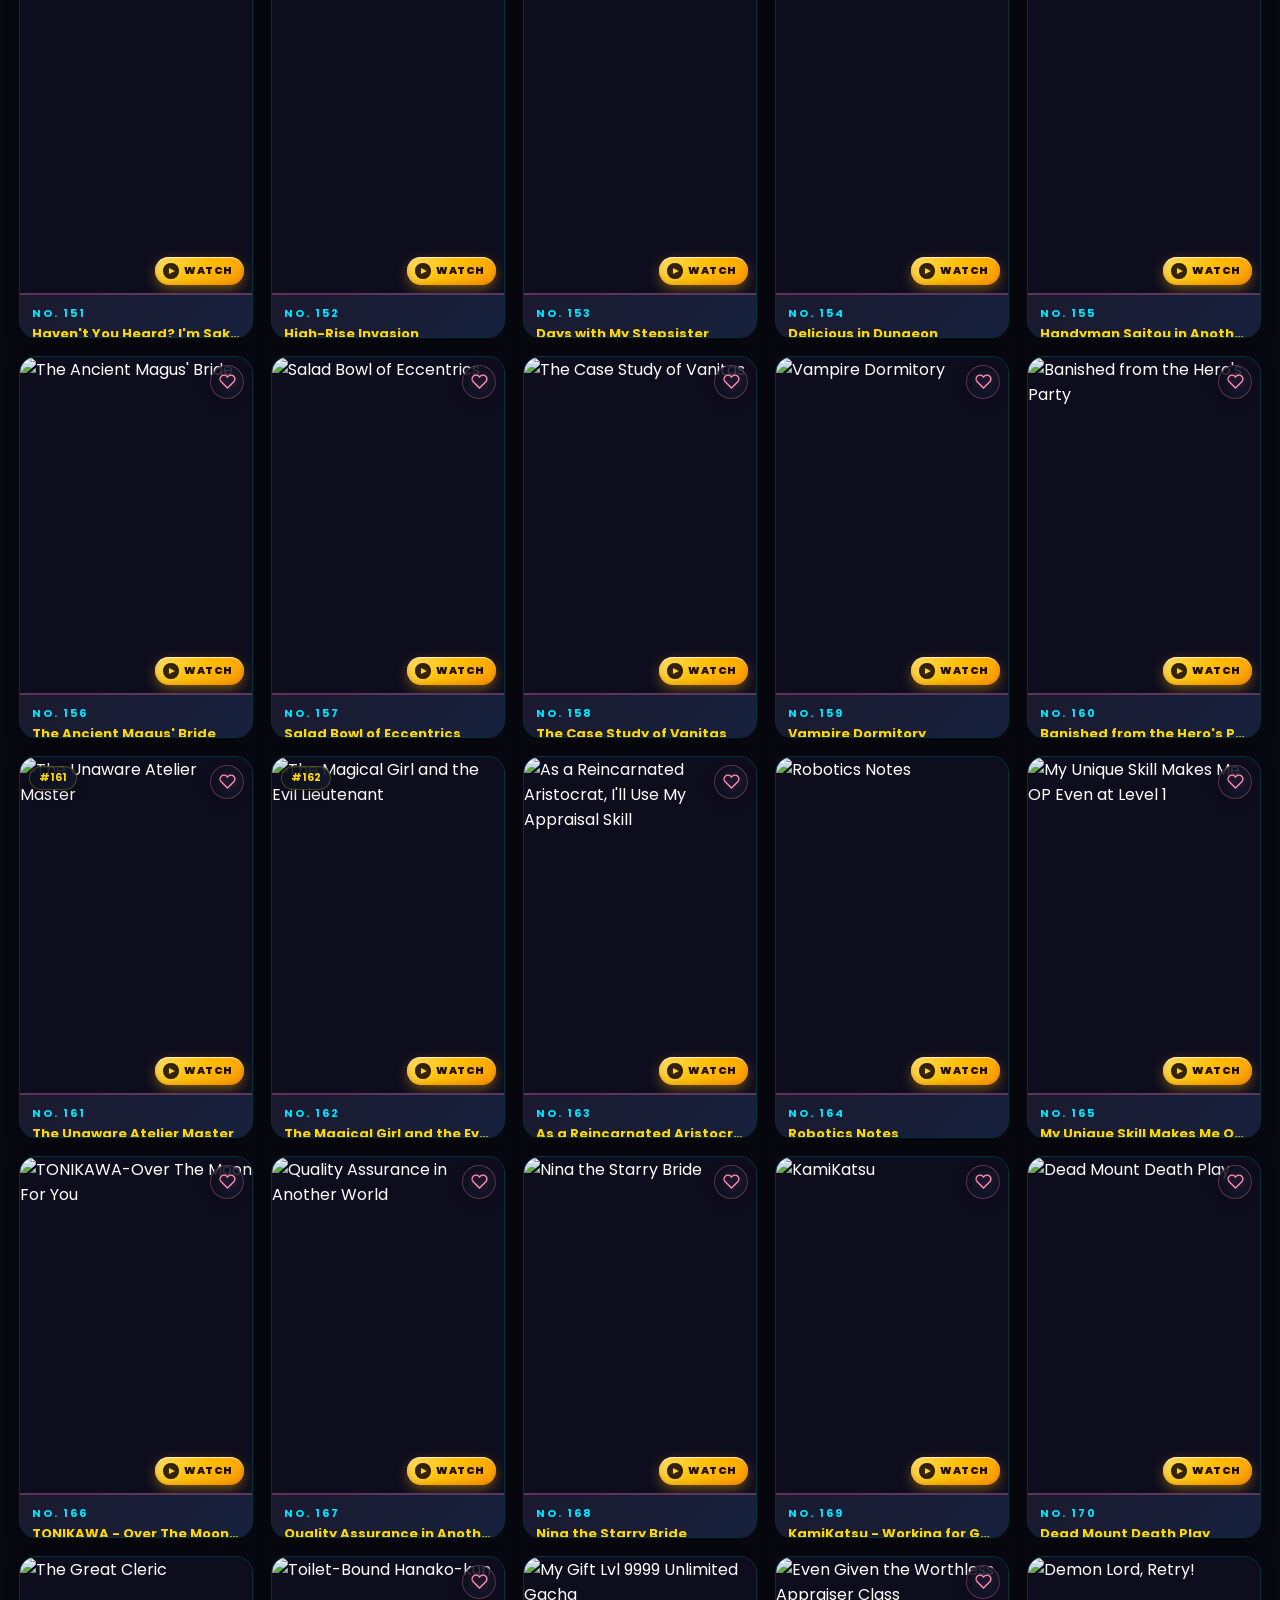
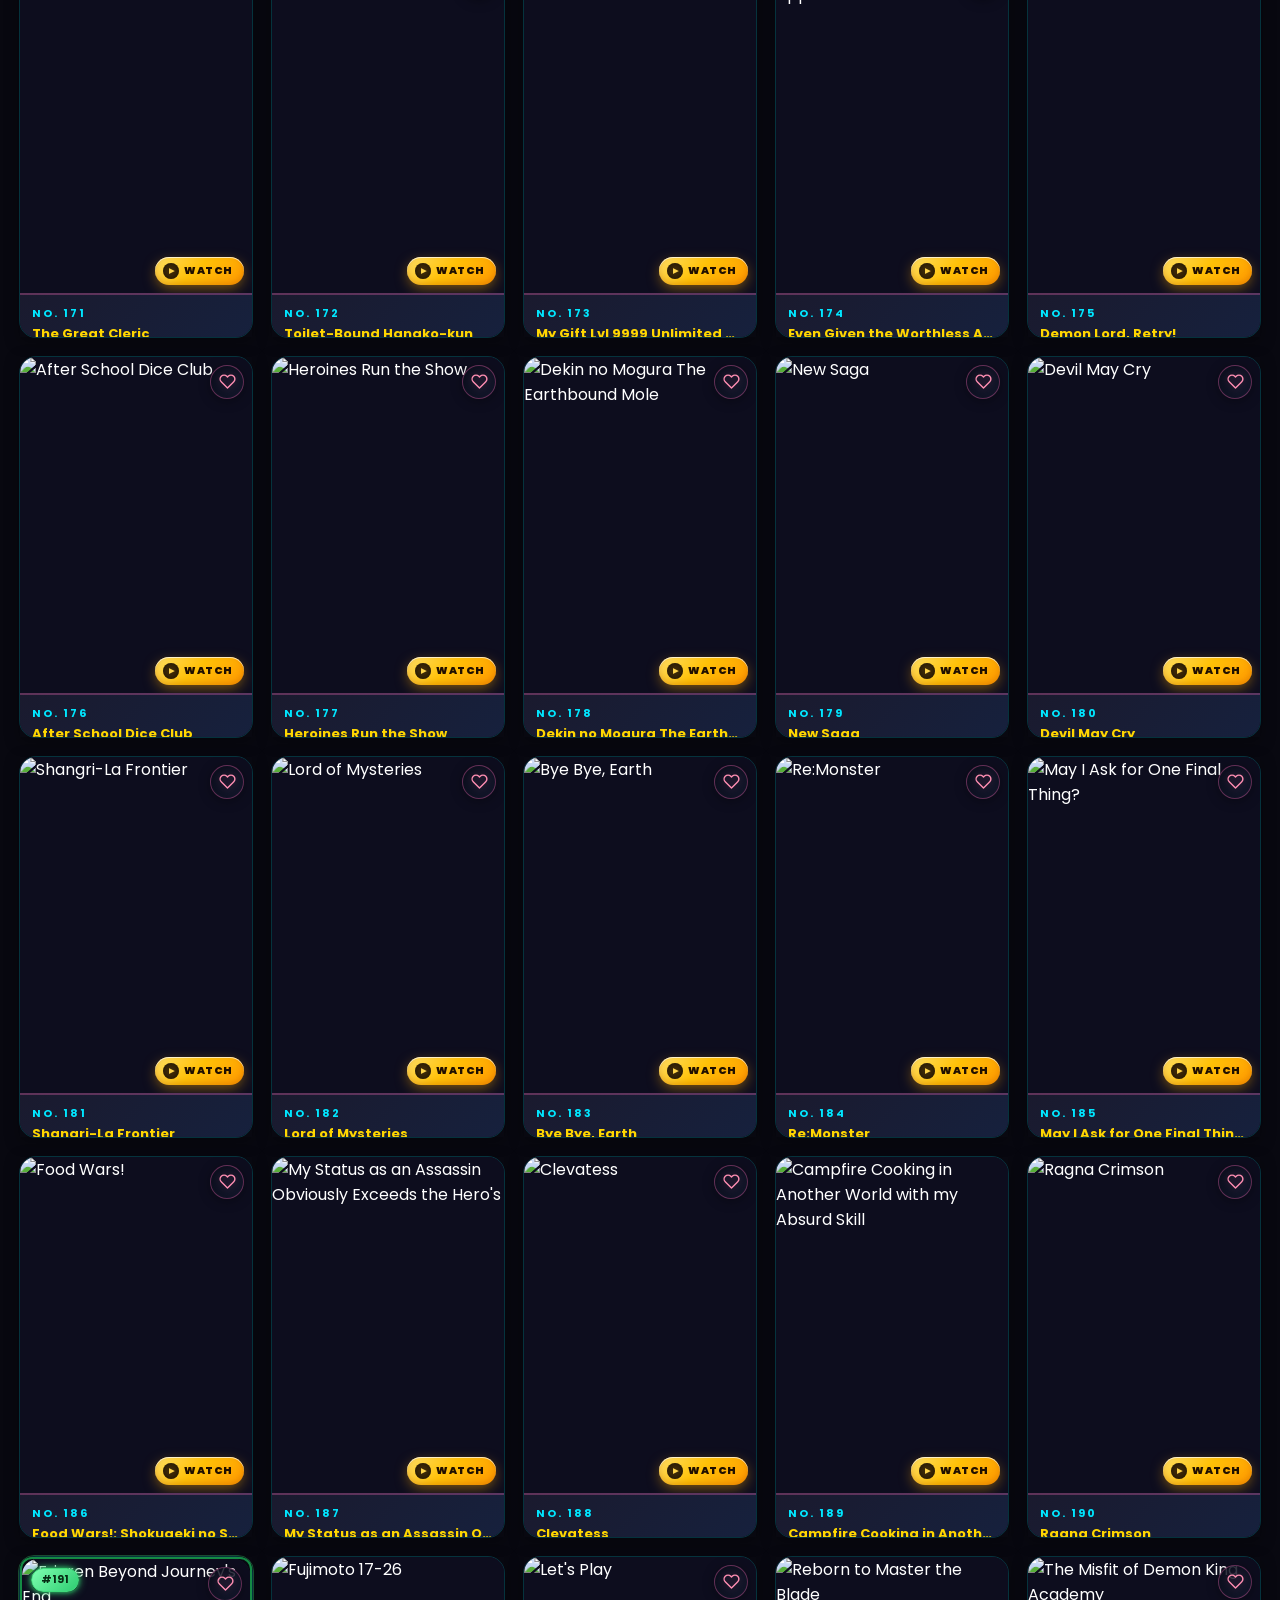
==== commit 82895367: "admin: refresh asset cache stamp 202611281722" ====
--- a/index.html
+++ b/index.html
@@ -38,14 +38,14 @@
     }
   }
   </script>
-  <link rel="stylesheet" href="style.css?v=202611281713">
-  <link rel="stylesheet" href="features.css?v=202611281714">
-  <link rel="stylesheet" href="chat-styles.css?v=202611281713">
-<link rel="stylesheet" href="login-otp.css?v=202611281713">
-  <link rel="stylesheet" href="duel-system.css?v=202611281713">
-  <link rel="stylesheet" href="tournament.css?v=202611281713">
-<link rel="stylesheet" href="search-suggest.css?v=202611281713">
-<link rel="stylesheet" href="anime-games.css?v=202611281713">
+  <link rel="stylesheet" href="style.css?v=202611281722">
+  <link rel="stylesheet" href="features.css?v=202611281722">
+  <link rel="stylesheet" href="chat-styles.css?v=202611281722">
+<link rel="stylesheet" href="login-otp.css?v=202611281722">
+  <link rel="stylesheet" href="duel-system.css?v=202611281722">
+  <link rel="stylesheet" href="tournament.css?v=202611281722">
+<link rel="stylesheet" href="search-suggest.css?v=202611281722">
+<link rel="stylesheet" href="anime-games.css?v=202611281722">
   <link href="https://fonts.googleapis.com/css2?family=Orbitron:wght@400;700;900&family=Rajdhani:wght@400;600;700&family=Exo+2:wght@400;600;700&family=Yuji+Syuku&family=Bangers&family=Poppins:wght@400;700&family=Cinzel+Decorative:wght@400;700&display=swap" rel="stylesheet">
   <script async src="https://www.googletagmanager.com/gtag/js?id=G-Q2C92F1GEX"></script>
   <script src="https://cdn.jsdelivr.net/npm/html2canvas@1.4.1/dist/html2canvas.min.js"></script>
@@ -1704,14 +1704,14 @@
     </div>
   </div>
 
-  <script src="duel-system.js?v=202611281713"></script>
-  <script src="tournament.js?v=202611281713"></script>
-  <script src="game-data.js?v=202611281713"></script>
-  <script src="game-data-extra.js?v=202611281713"></script>
-  <script src="game-data-facts.js?v=202611281713"></script>
-  <script src="anime-search.js?v=202611281713"></script>
-  <script src="anime-games.js?v=202611281713"></script>
-  <script src="quest-data.js?v=202611281713"></script>
+  <script src="duel-system.js?v=202611281722"></script>
+  <script src="tournament.js?v=202611281722"></script>
+  <script src="game-data.js?v=202611281722"></script>
+  <script src="game-data-extra.js?v=202611281722"></script>
+  <script src="game-data-facts.js?v=202611281722"></script>
+  <script src="anime-search.js?v=202611281722"></script>
+  <script src="anime-games.js?v=202611281722"></script>
+  <script src="quest-data.js?v=202611281722"></script>
     <!-- === 🔐 LOGIN / CREATE ACCOUNT — email or phone + password, or Google === -->
     <div class="lg-overlay" id="loginPage" hidden>
       <div class="lg-card" role="dialog" aria-modal="true" aria-labelledby="lgTitle">
@@ -1864,14 +1864,14 @@
 
   <script src="https://accounts.google.com/gsi/client" async defer></script>
 <script src="https://cdn.jsdelivr.net/npm/@supabase/supabase-js@2"></script>
-  <script src="anime-fetch.js?v=202611281713"></script>
-<script src="site-knowledge.js?v=202611281713"></script>
-<script src="anime-data.js?v=202611281713"></script>
-<script src="watch-links.js?v=202611281713"></script>
-<script src="script.js?v=202611281715"></script>
-<script src="login-otp.js?v=202611281713"></script>
-<script src="wishlist.js?v=202611281713"></script>
-<script src="chat-cloud.js?v=202611281713"></script>
+  <script src="anime-fetch.js?v=202611281722"></script>
+<script src="site-knowledge.js?v=202611281722"></script>
+<script src="anime-data.js?v=202611281722"></script>
+<script src="watch-links.js?v=202611281722"></script>
+<script src="script.js?v=202611281722"></script>
+<script src="login-otp.js?v=202611281722"></script>
+<script src="wishlist.js?v=202611281722"></script>
+<script src="chat-cloud.js?v=202611281722"></script>
 
 <!-- === 💖 WISH LIST === -->
 <div class="wl-overlay" id="wlOverlay" hidden>
@@ -2257,9 +2257,9 @@
     <p>&copy; All rights reserved - Fardin's Anime Hub</p>
   </footer>
 
-  <script src="tierlist.js?v=202611281713"></script>
+  <script src="tierlist.js?v=202611281722"></script>
   <script src="shortcuts.js"></script>
   <script src="perf-guard.js"></script>
-  <script src="stickmen.js?v=202611281713"></script>
+  <script src="stickmen.js?v=202611281722"></script>
 </body>
 </html>
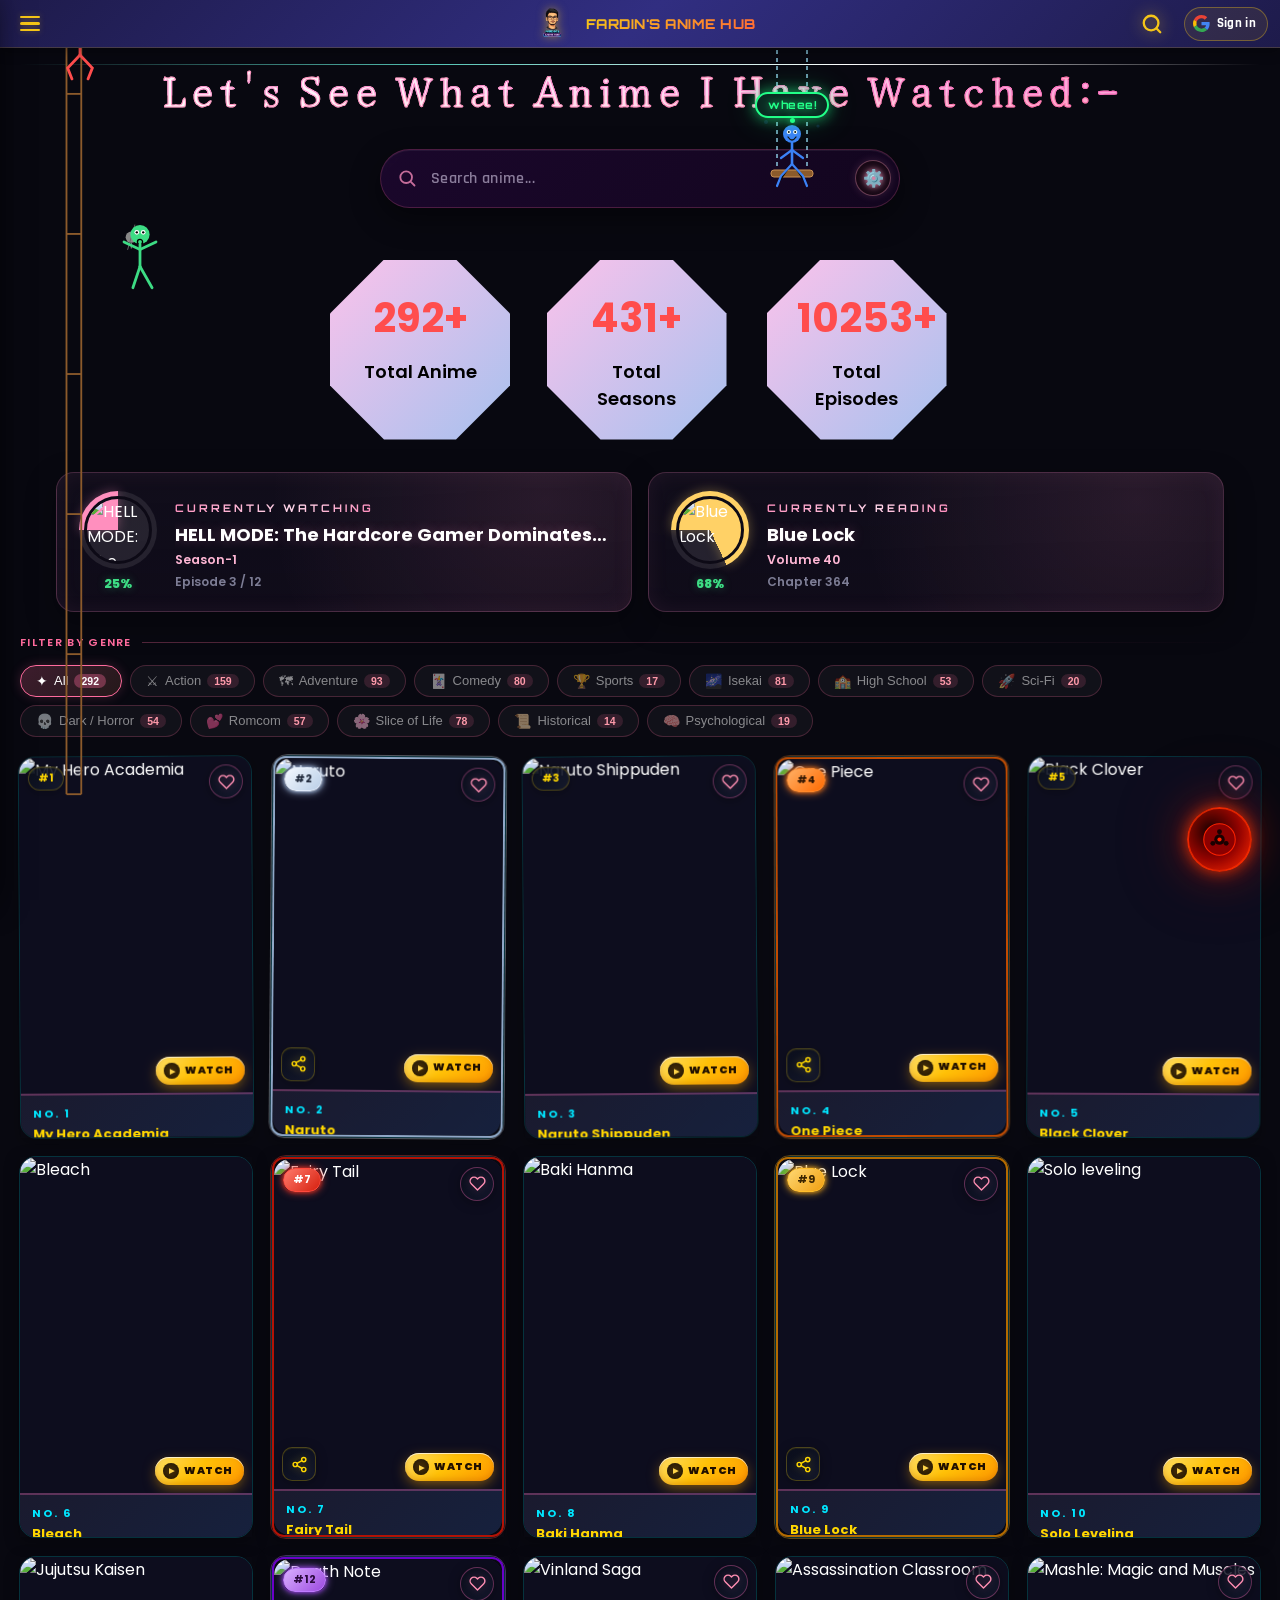
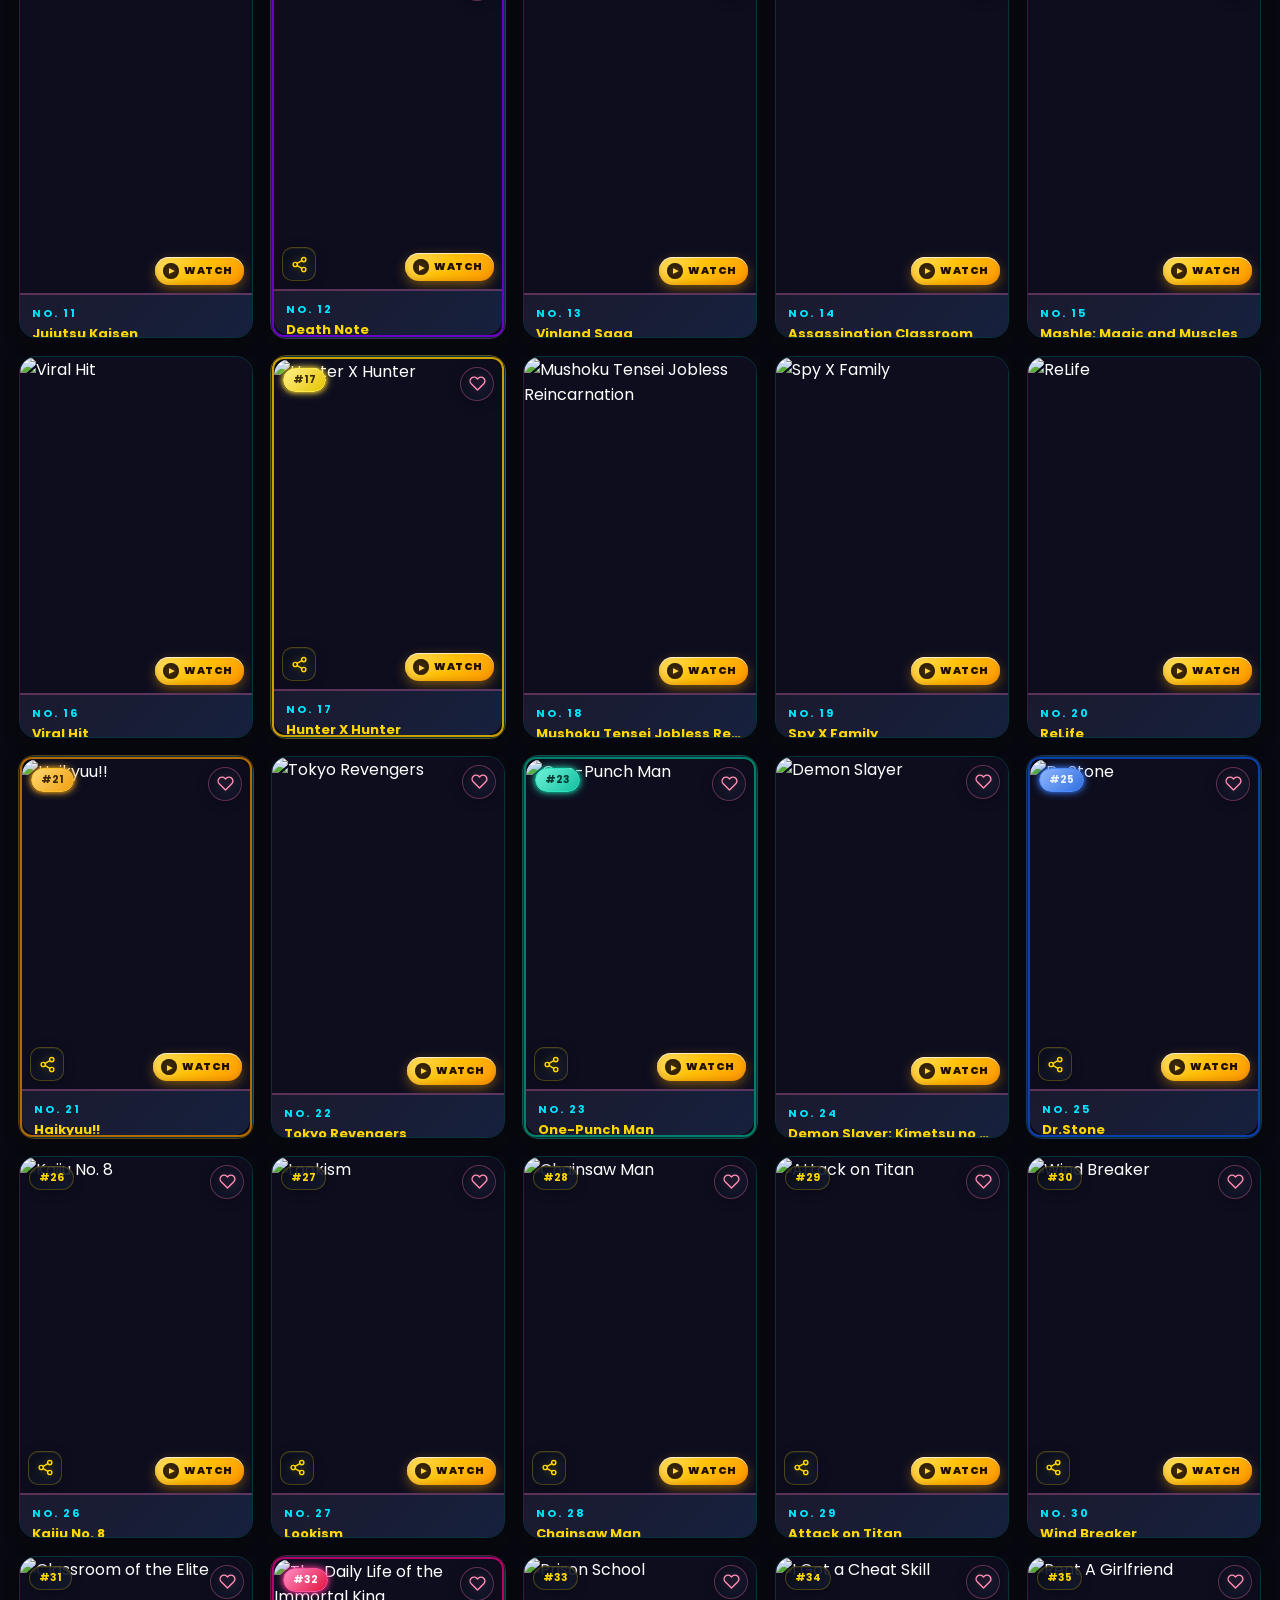
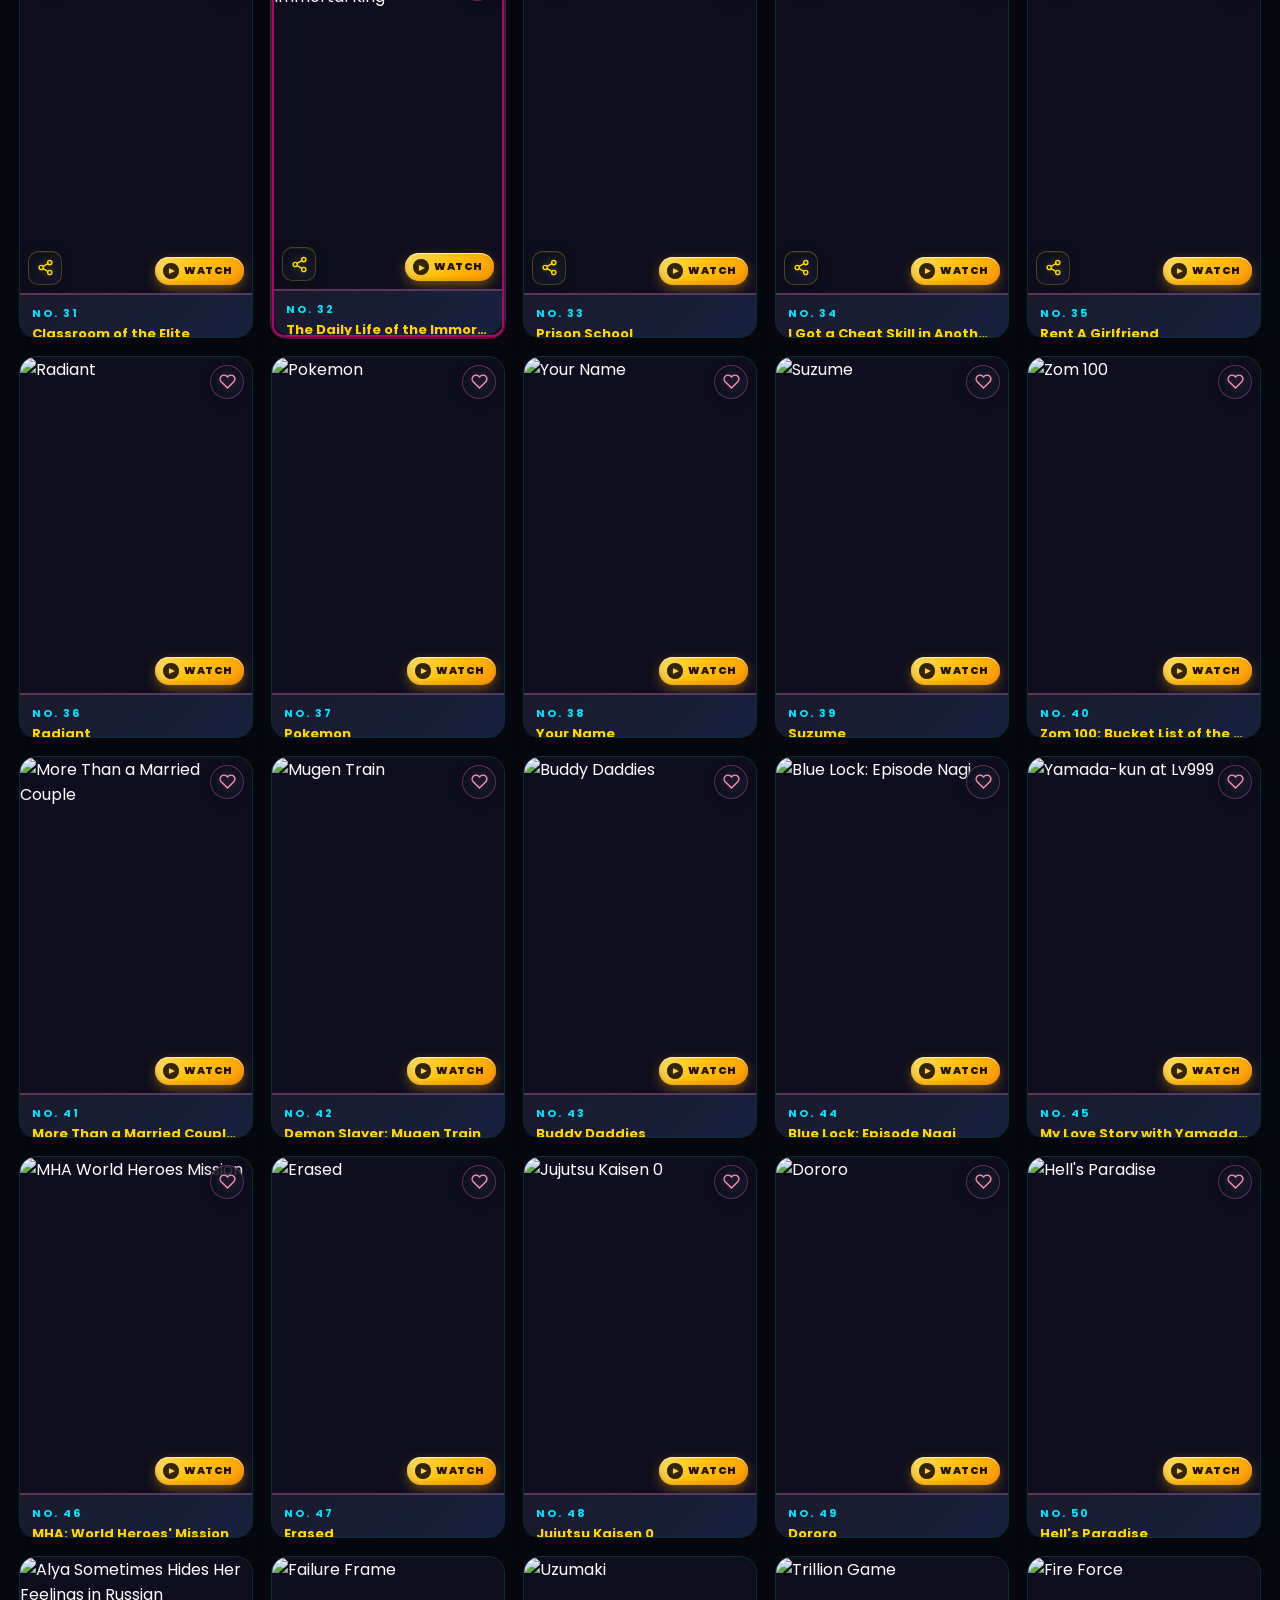
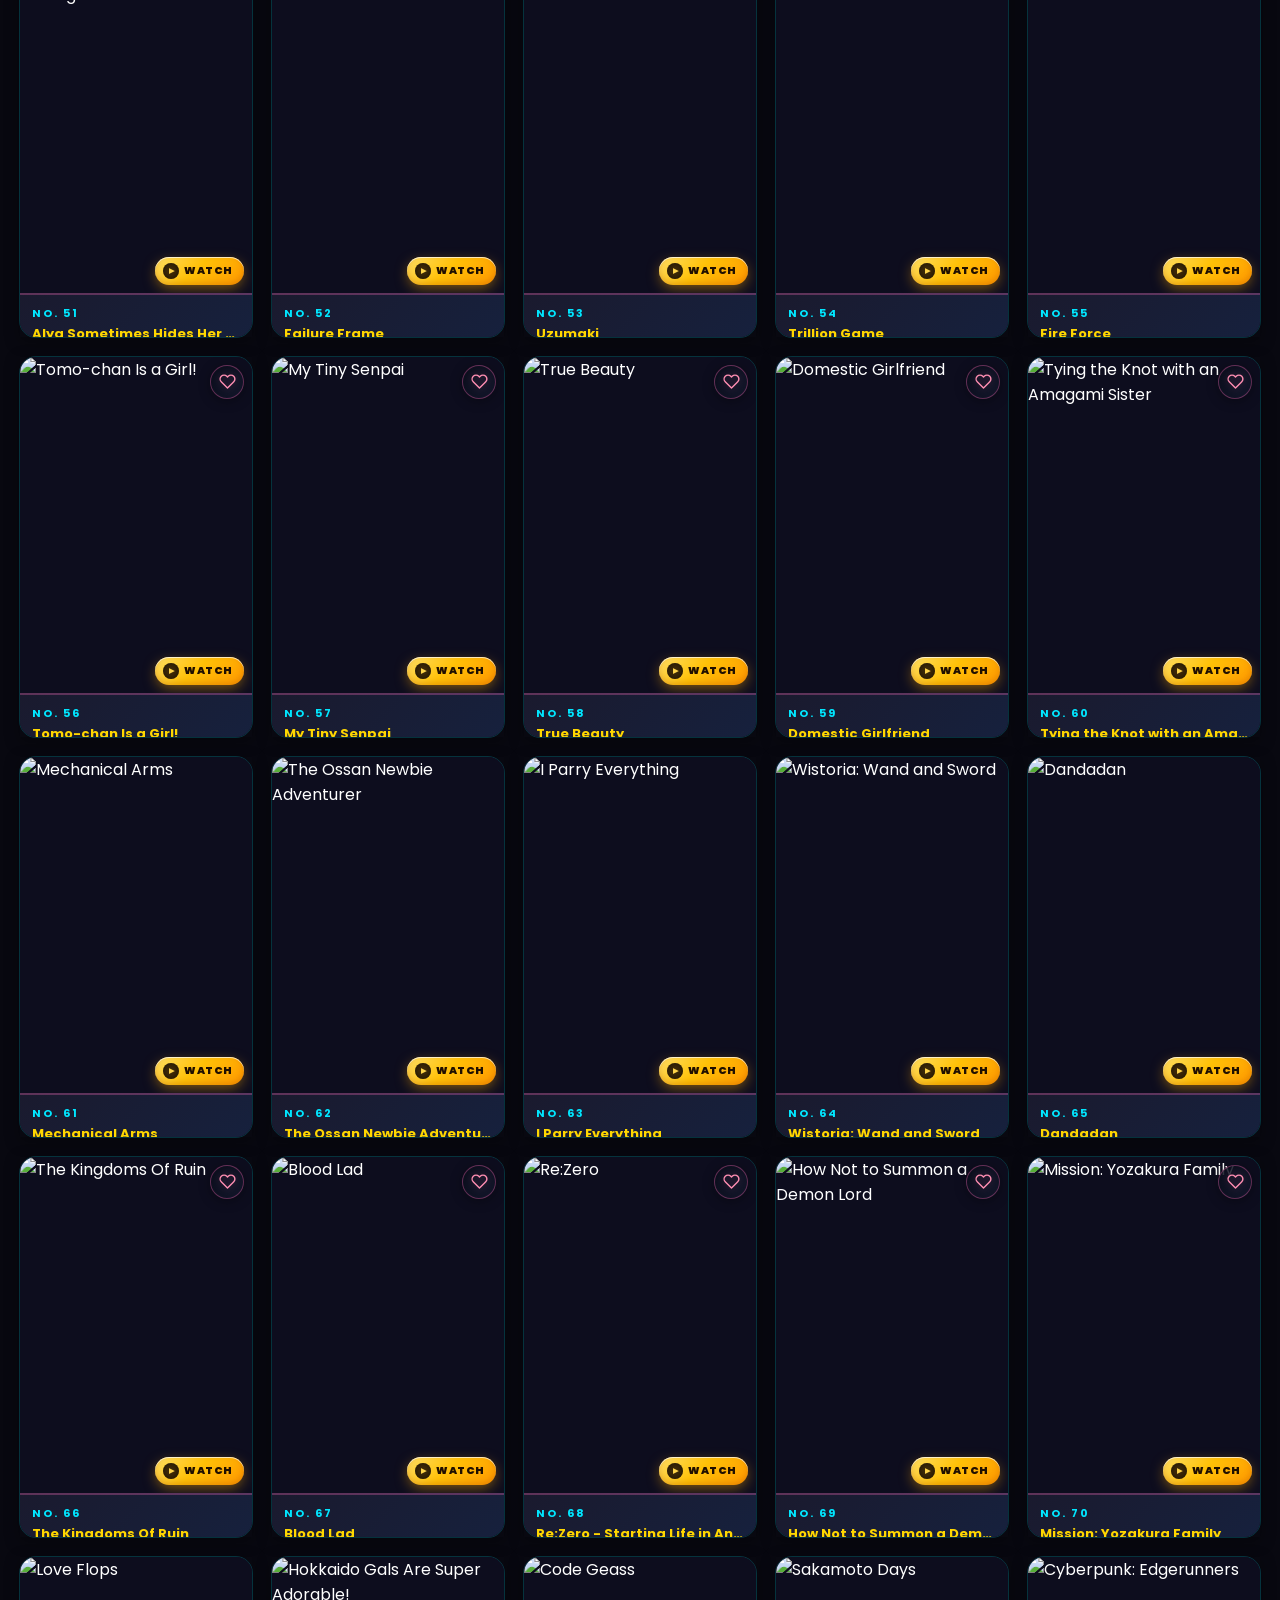
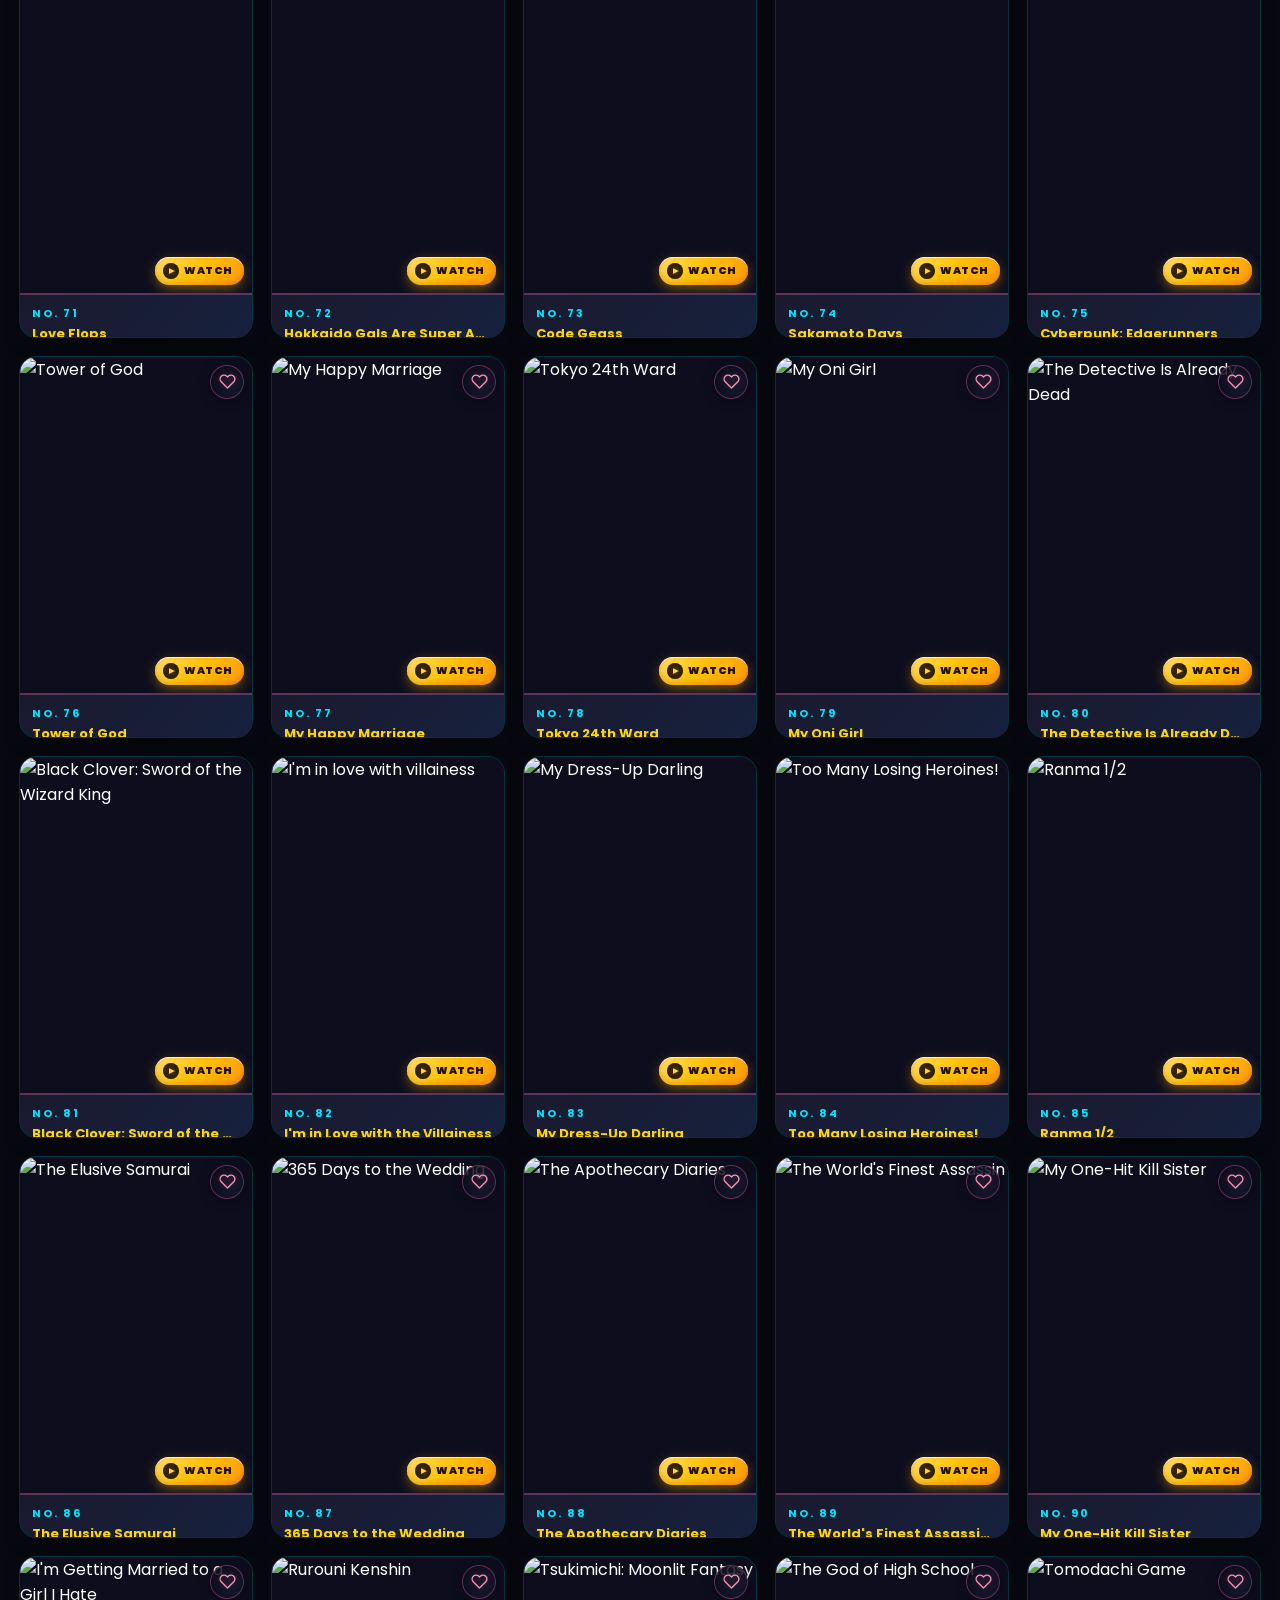
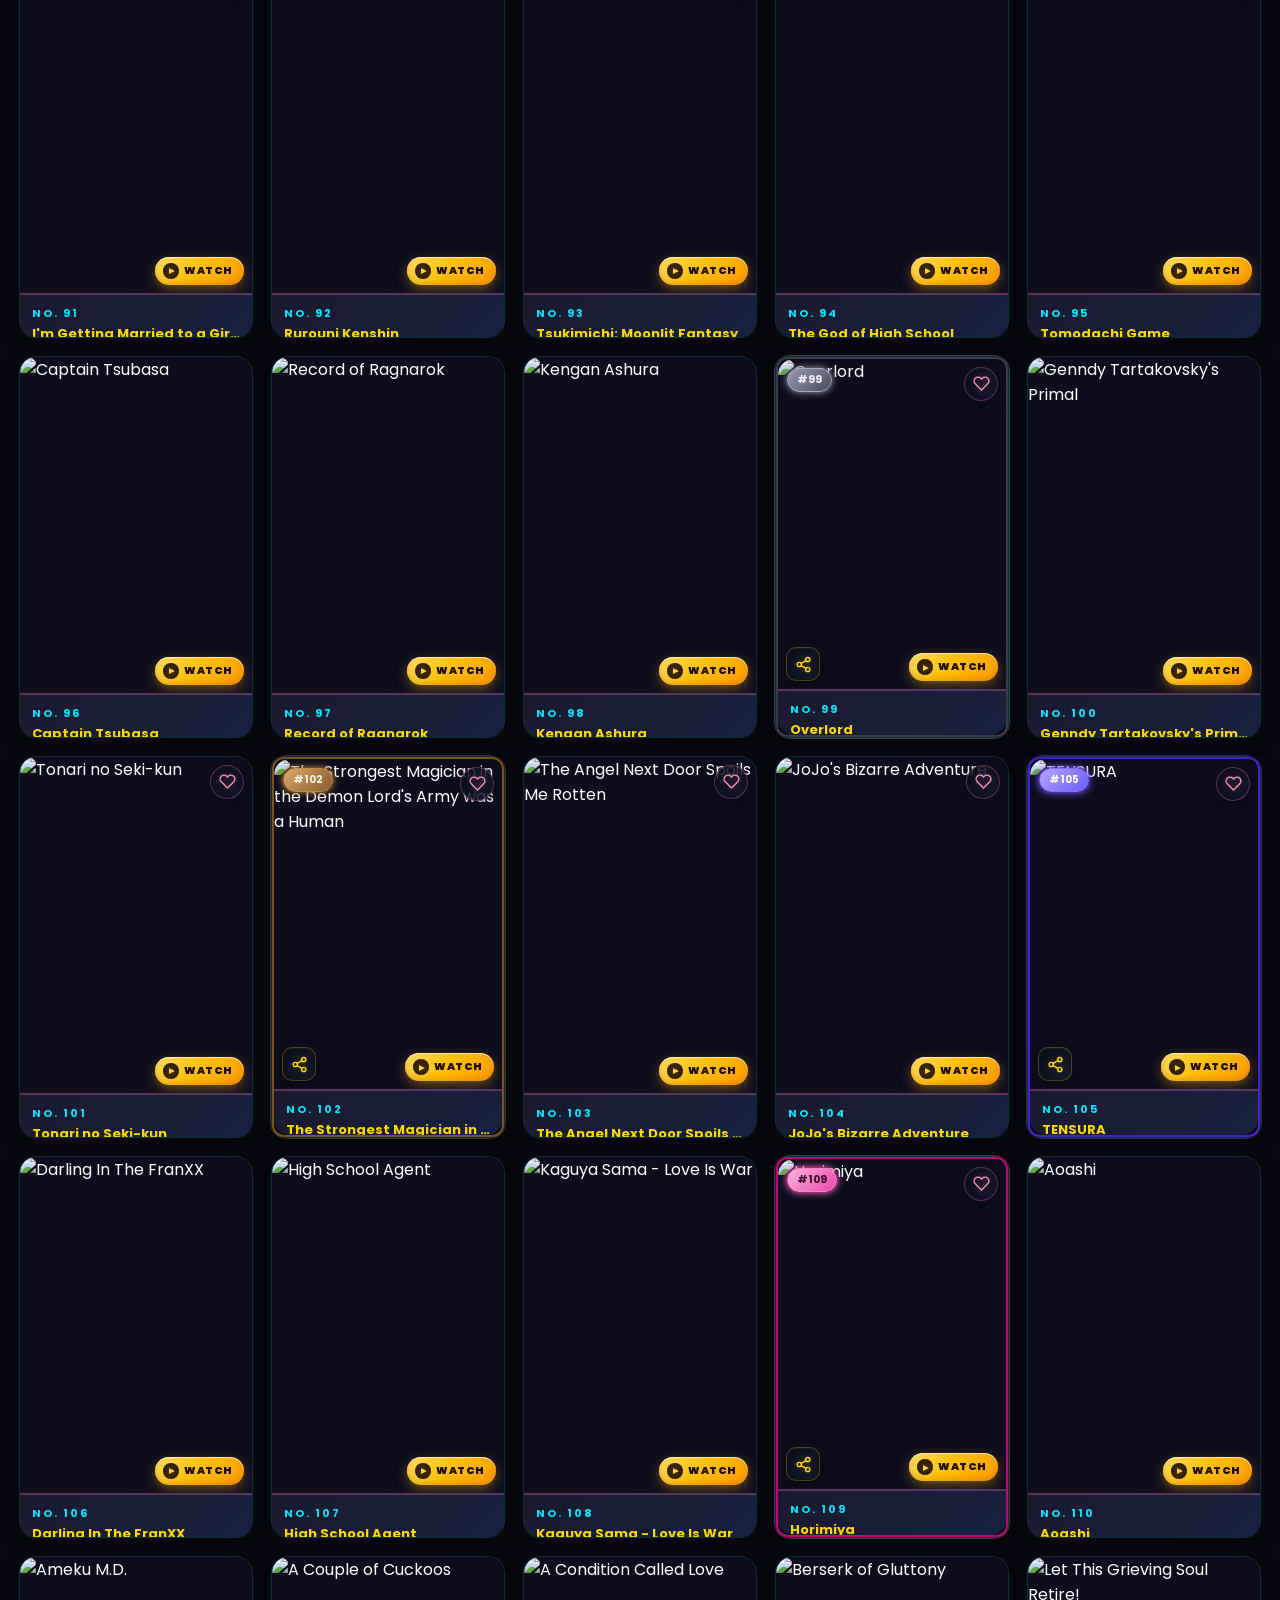
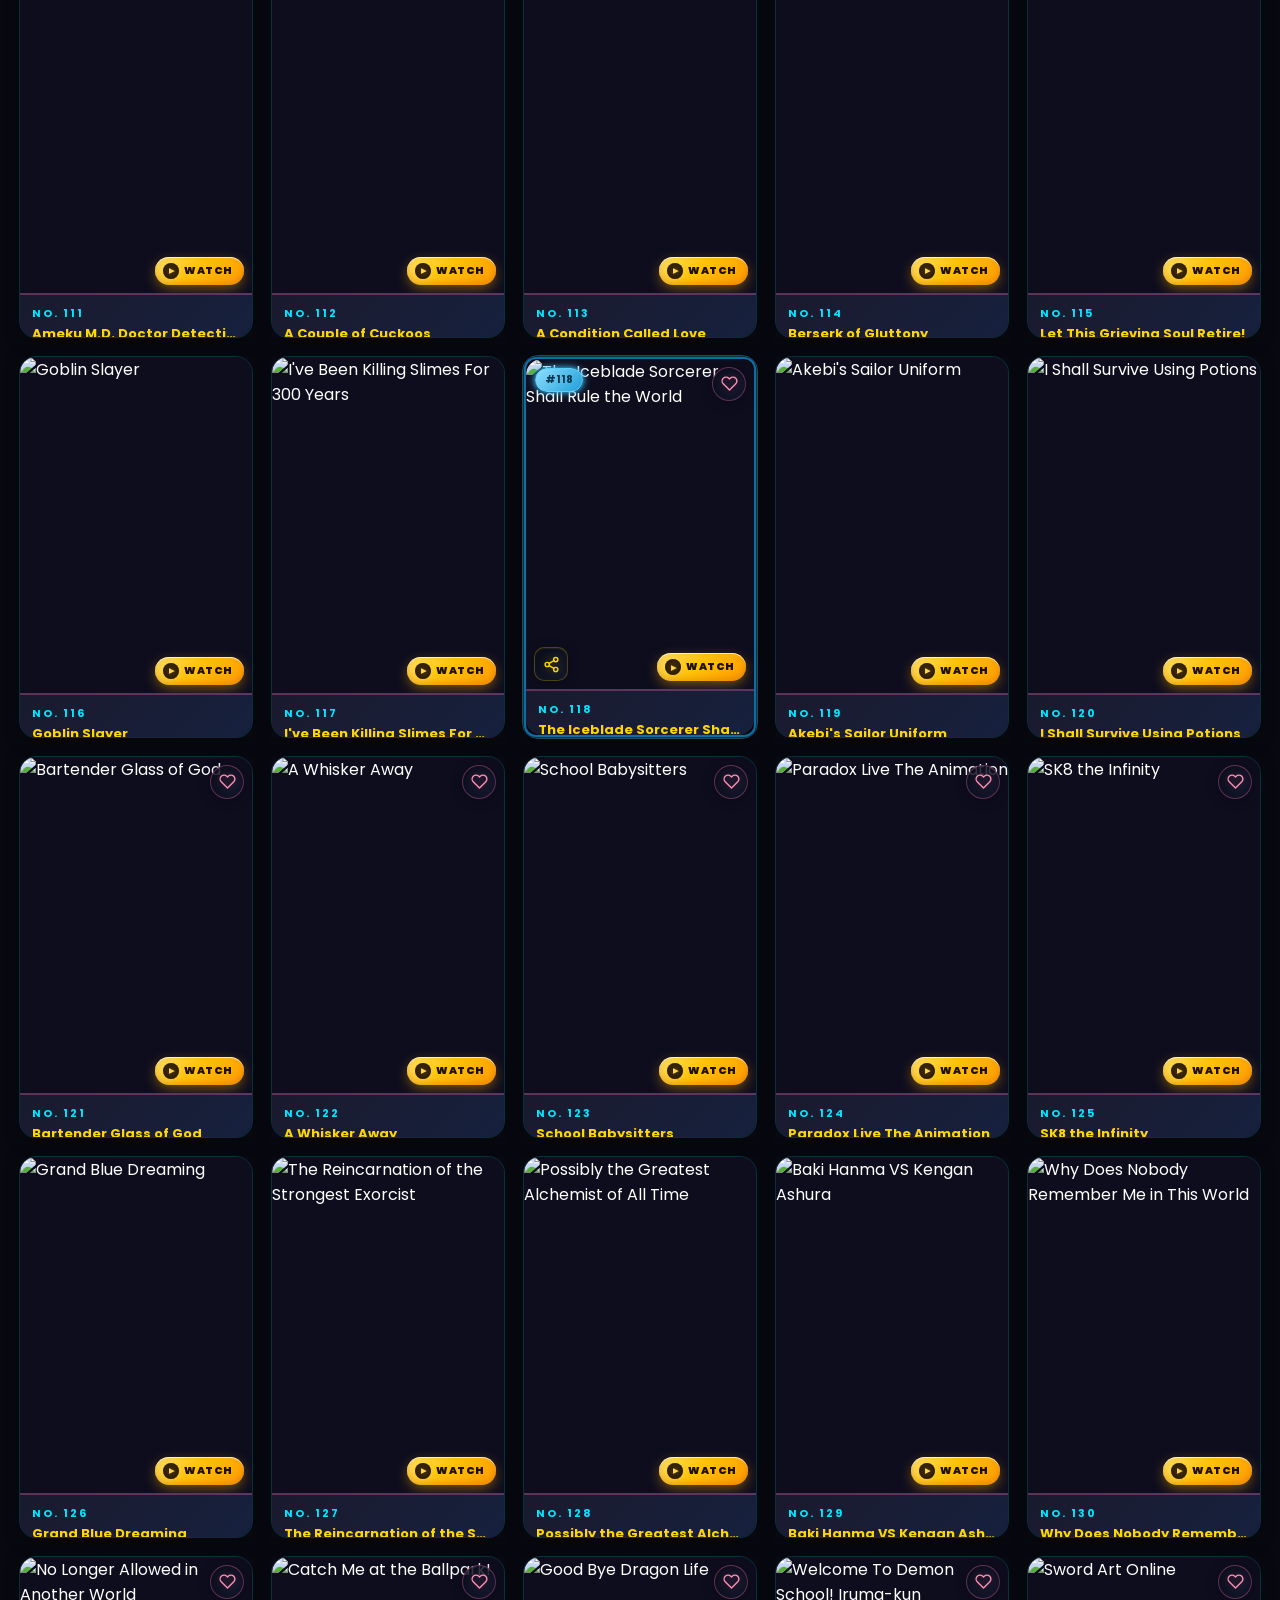
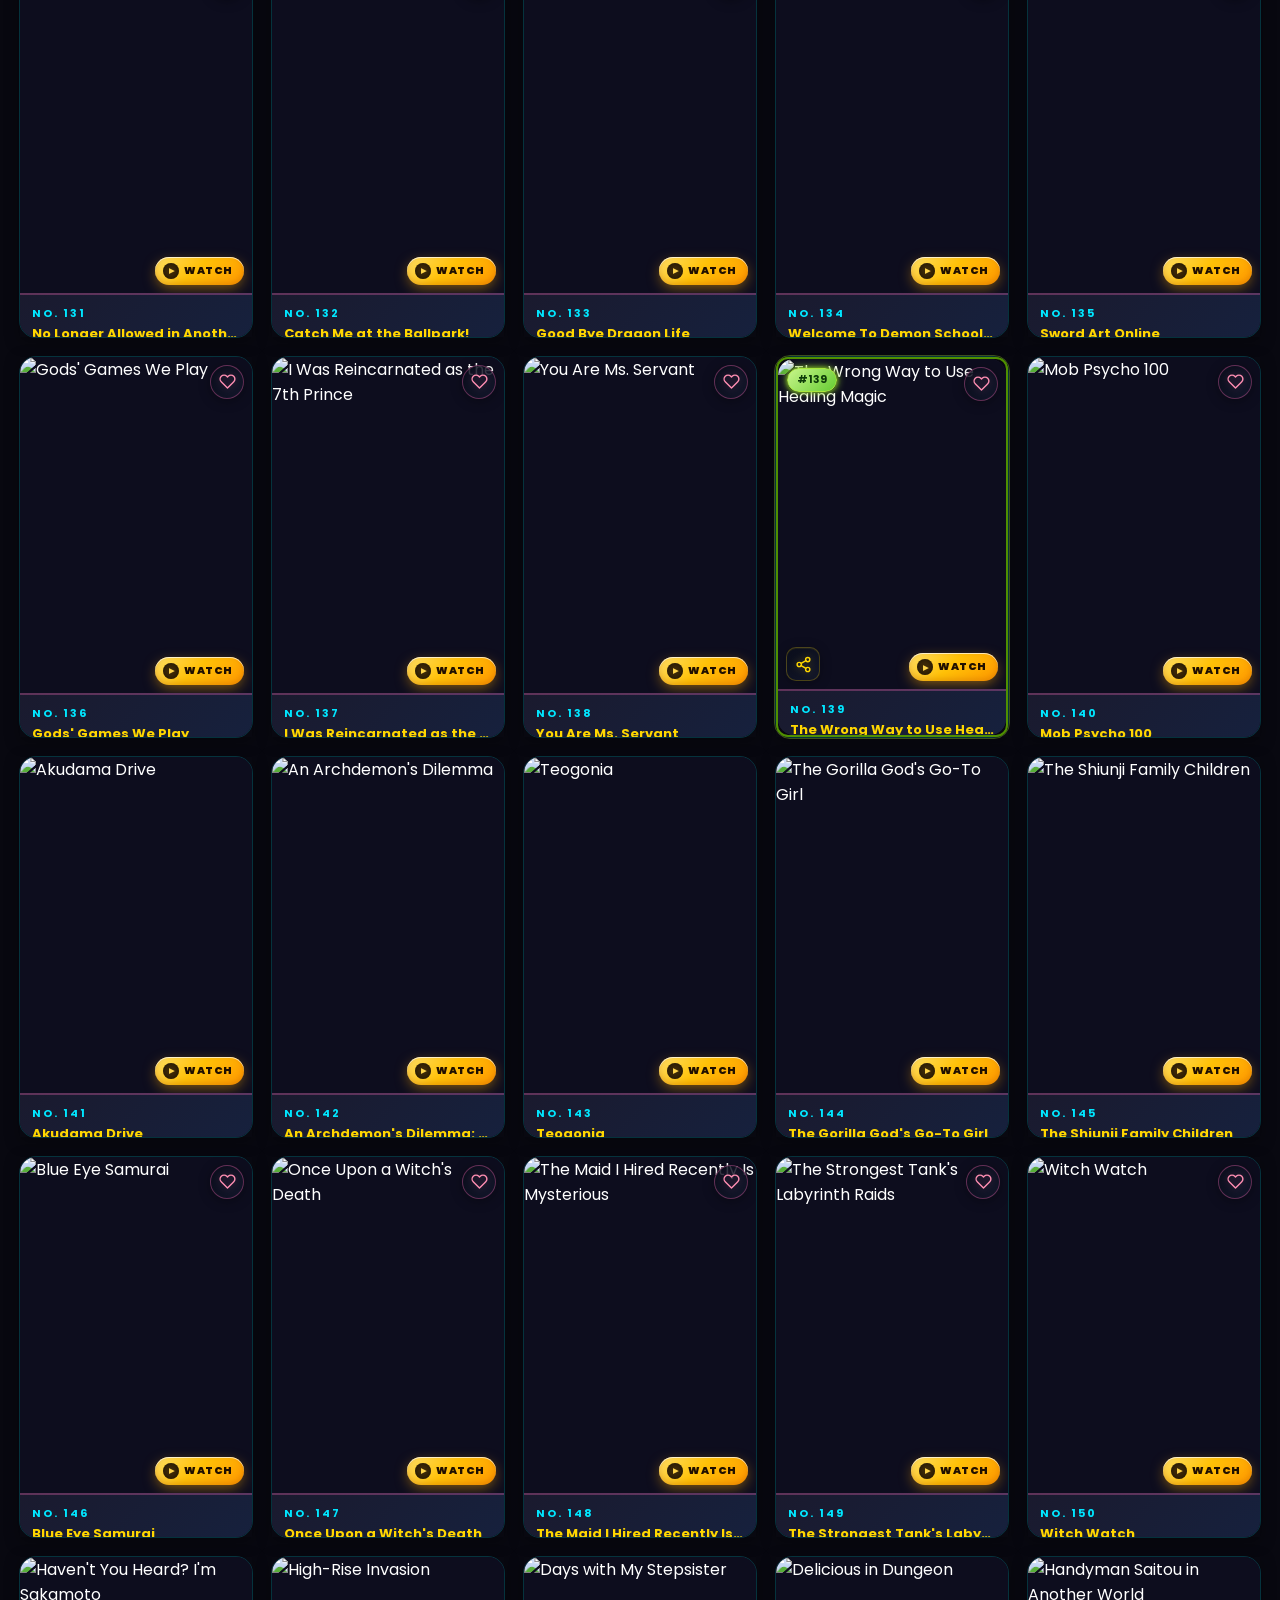
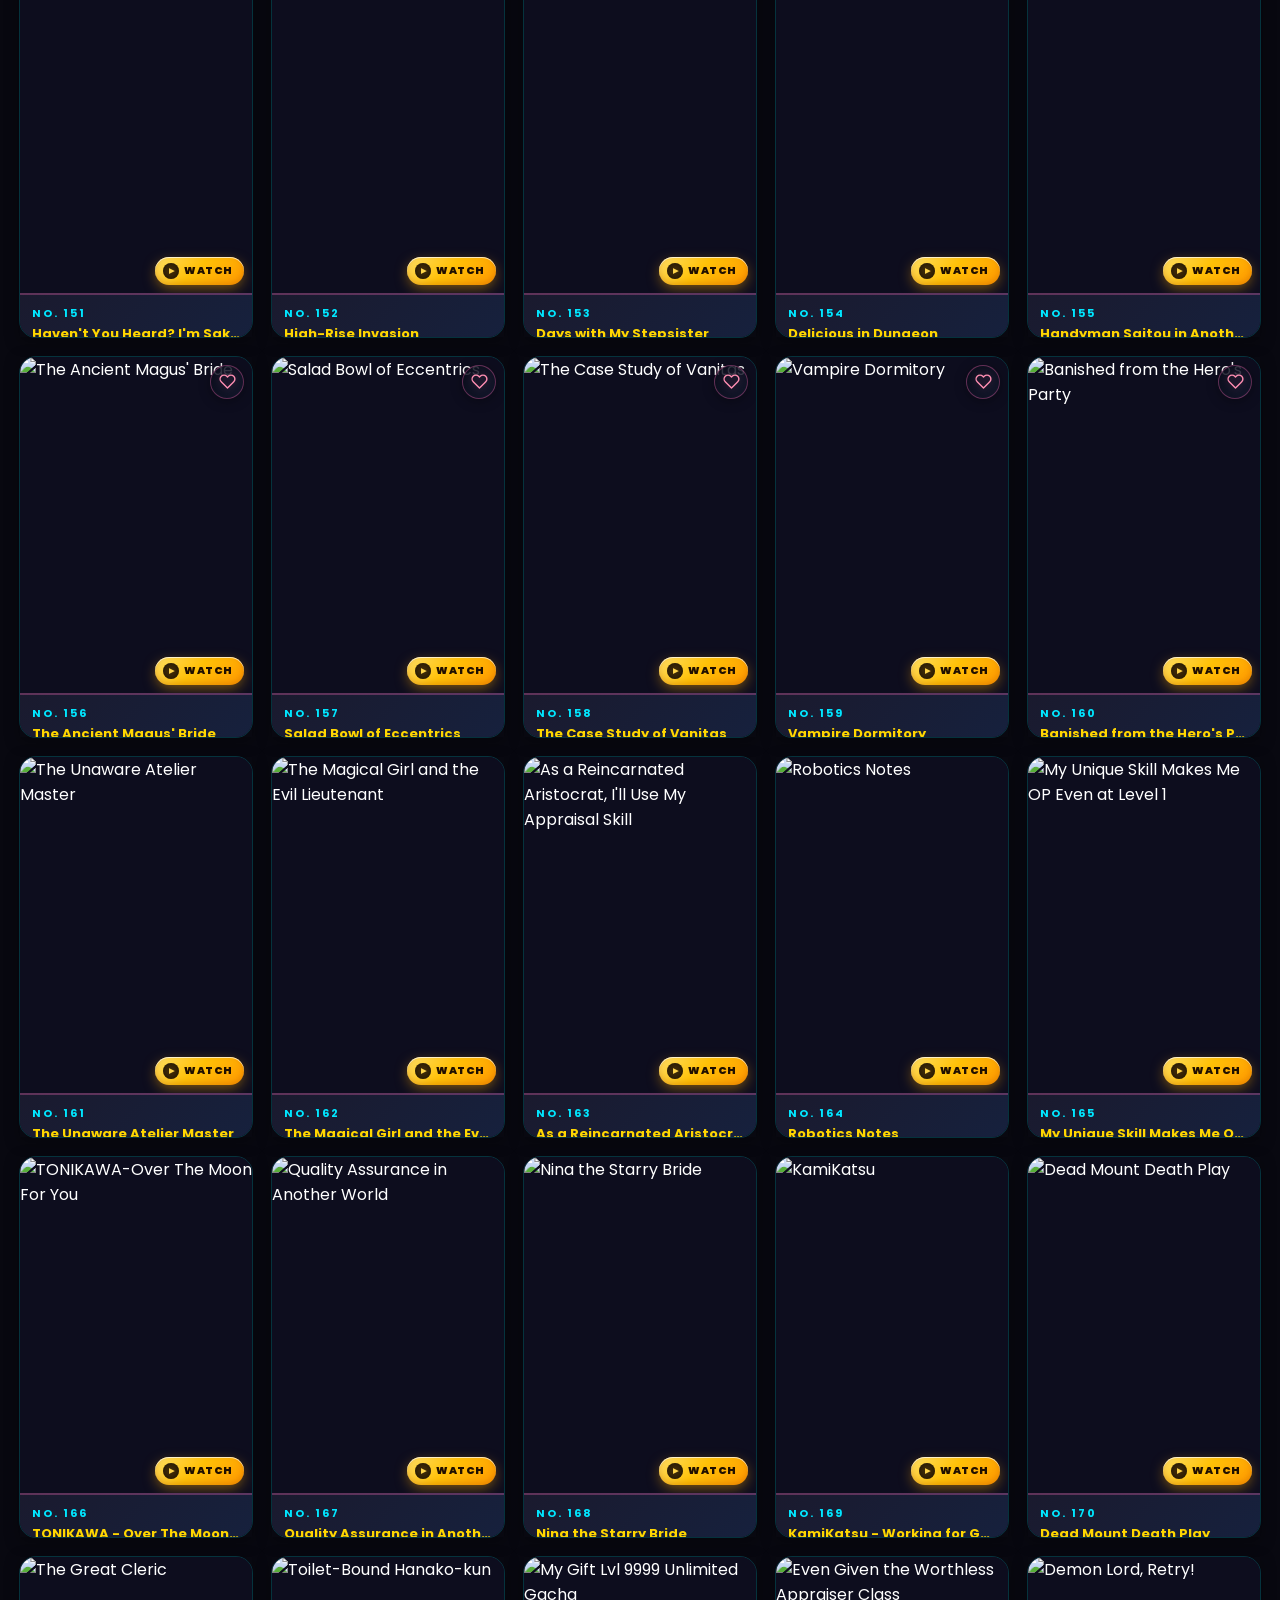
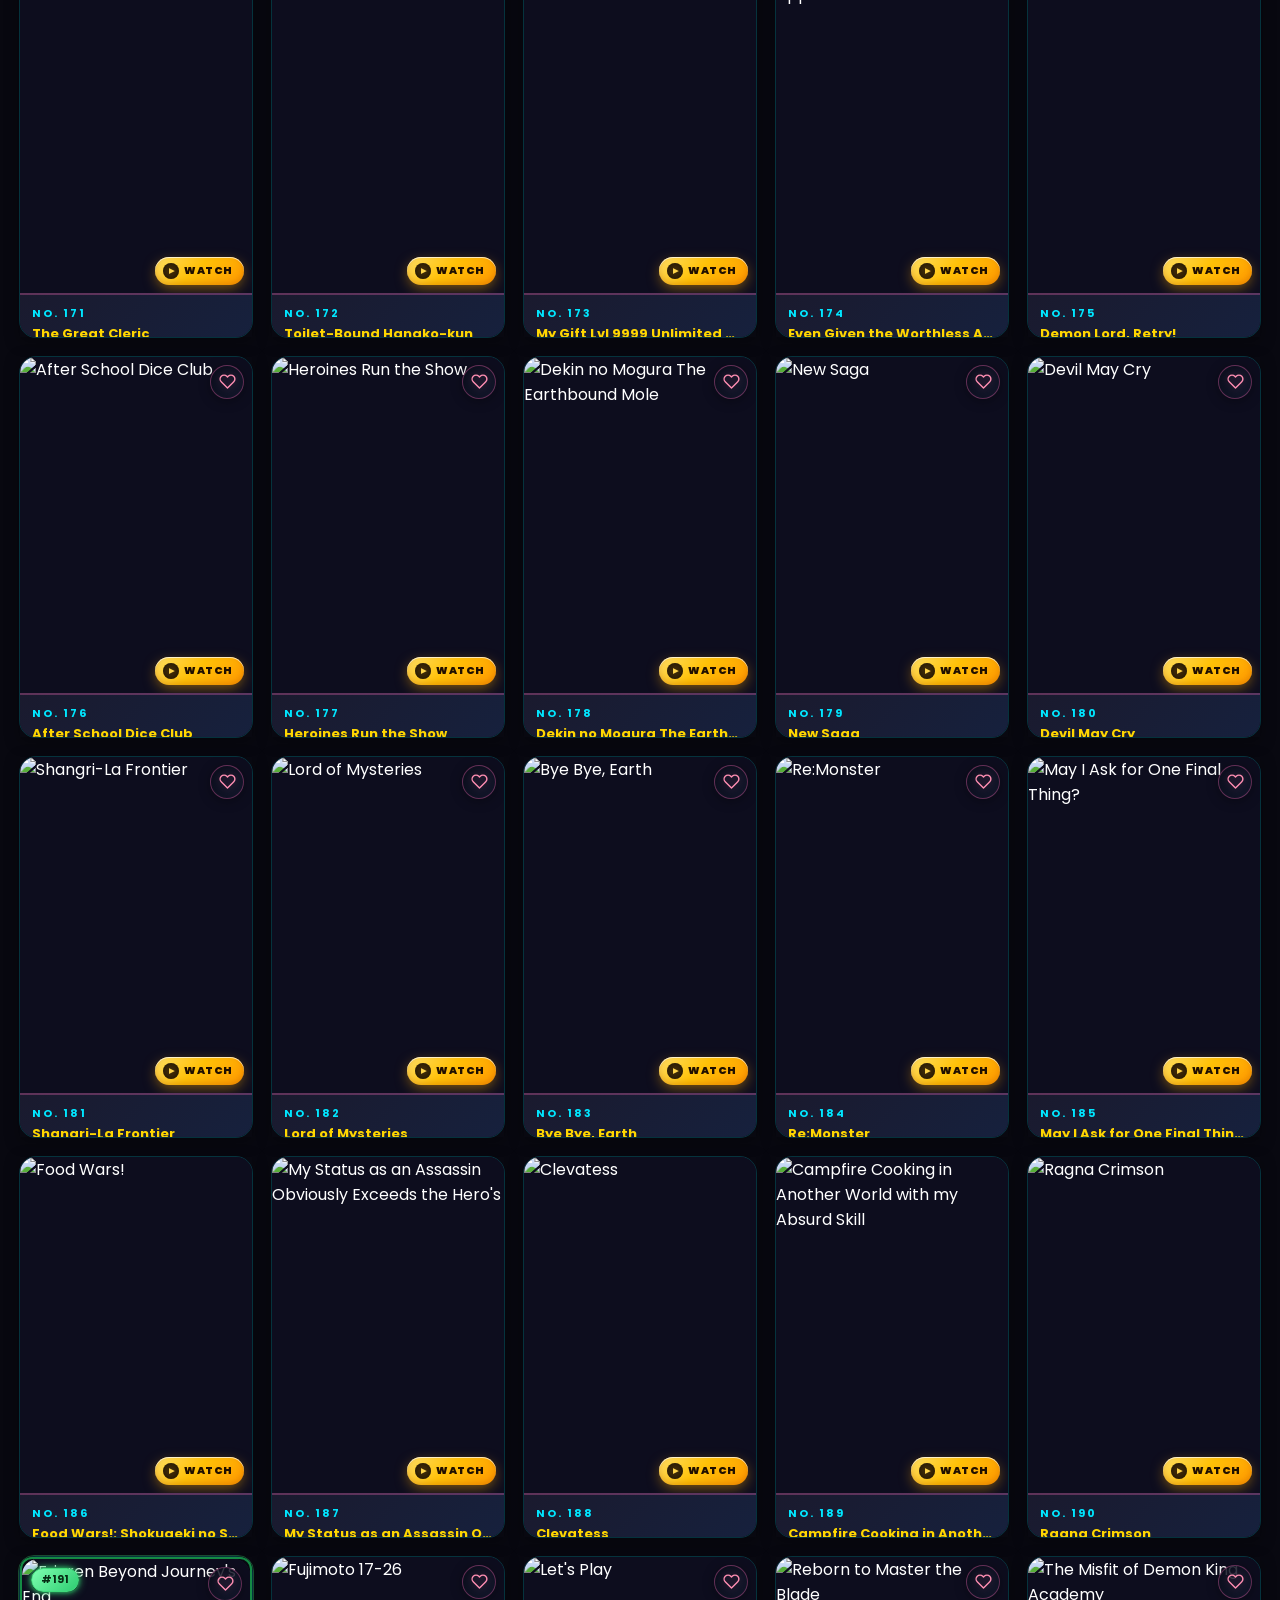
==== commit 045713da: "admin: refresh asset cache stamp 202611281725" ====
--- a/index.html
+++ b/index.html
@@ -38,14 +38,14 @@
     }
   }
   </script>
-  <link rel="stylesheet" href="style.css?v=202611281722">
-  <link rel="stylesheet" href="features.css?v=202611281722">
-  <link rel="stylesheet" href="chat-styles.css?v=202611281722">
-<link rel="stylesheet" href="login-otp.css?v=202611281722">
-  <link rel="stylesheet" href="duel-system.css?v=202611281722">
-  <link rel="stylesheet" href="tournament.css?v=202611281722">
-<link rel="stylesheet" href="search-suggest.css?v=202611281722">
-<link rel="stylesheet" href="anime-games.css?v=202611281722">
+  <link rel="stylesheet" href="style.css?v=202611281725">
+  <link rel="stylesheet" href="features.css?v=202611281725">
+  <link rel="stylesheet" href="chat-styles.css?v=202611281725">
+<link rel="stylesheet" href="login-otp.css?v=202611281725">
+  <link rel="stylesheet" href="duel-system.css?v=202611281725">
+  <link rel="stylesheet" href="tournament.css?v=202611281725">
+<link rel="stylesheet" href="search-suggest.css?v=202611281725">
+<link rel="stylesheet" href="anime-games.css?v=202611281725">
   <link href="https://fonts.googleapis.com/css2?family=Orbitron:wght@400;700;900&family=Rajdhani:wght@400;600;700&family=Exo+2:wght@400;600;700&family=Yuji+Syuku&family=Bangers&family=Poppins:wght@400;700&family=Cinzel+Decorative:wght@400;700&display=swap" rel="stylesheet">
   <script async src="https://www.googletagmanager.com/gtag/js?id=G-Q2C92F1GEX"></script>
   <script src="https://cdn.jsdelivr.net/npm/html2canvas@1.4.1/dist/html2canvas.min.js"></script>
@@ -1704,14 +1704,14 @@
     </div>
   </div>
 
-  <script src="duel-system.js?v=202611281722"></script>
-  <script src="tournament.js?v=202611281722"></script>
-  <script src="game-data.js?v=202611281722"></script>
-  <script src="game-data-extra.js?v=202611281722"></script>
-  <script src="game-data-facts.js?v=202611281722"></script>
-  <script src="anime-search.js?v=202611281722"></script>
-  <script src="anime-games.js?v=202611281722"></script>
-  <script src="quest-data.js?v=202611281722"></script>
+  <script src="duel-system.js?v=202611281725"></script>
+  <script src="tournament.js?v=202611281725"></script>
+  <script src="game-data.js?v=202611281725"></script>
+  <script src="game-data-extra.js?v=202611281725"></script>
+  <script src="game-data-facts.js?v=202611281725"></script>
+  <script src="anime-search.js?v=202611281725"></script>
+  <script src="anime-games.js?v=202611281725"></script>
+  <script src="quest-data.js?v=202611281725"></script>
     <!-- === 🔐 LOGIN / CREATE ACCOUNT — email or phone + password, or Google === -->
     <div class="lg-overlay" id="loginPage" hidden>
       <div class="lg-card" role="dialog" aria-modal="true" aria-labelledby="lgTitle">
@@ -1864,14 +1864,14 @@
 
   <script src="https://accounts.google.com/gsi/client" async defer></script>
 <script src="https://cdn.jsdelivr.net/npm/@supabase/supabase-js@2"></script>
-  <script src="anime-fetch.js?v=202611281722"></script>
-<script src="site-knowledge.js?v=202611281722"></script>
-<script src="anime-data.js?v=202611281722"></script>
-<script src="watch-links.js?v=202611281722"></script>
-<script src="script.js?v=202611281722"></script>
-<script src="login-otp.js?v=202611281722"></script>
-<script src="wishlist.js?v=202611281722"></script>
-<script src="chat-cloud.js?v=202611281722"></script>
+  <script src="anime-fetch.js?v=202611281725"></script>
+<script src="site-knowledge.js?v=202611281725"></script>
+<script src="anime-data.js?v=202611281725"></script>
+<script src="watch-links.js?v=202611281725"></script>
+<script src="script.js?v=202611281725"></script>
+<script src="login-otp.js?v=202611281725"></script>
+<script src="wishlist.js?v=202611281725"></script>
+<script src="chat-cloud.js?v=202611281725"></script>
 
 <!-- === 💖 WISH LIST === -->
 <div class="wl-overlay" id="wlOverlay" hidden>
@@ -2257,9 +2257,9 @@
     <p>&copy; All rights reserved - Fardin's Anime Hub</p>
   </footer>
 
-  <script src="tierlist.js?v=202611281722"></script>
+  <script src="tierlist.js?v=202611281725"></script>
   <script src="shortcuts.js"></script>
   <script src="perf-guard.js"></script>
-  <script src="stickmen.js?v=202611281722"></script>
+  <script src="stickmen.js?v=202611281725"></script>
 </body>
 </html>
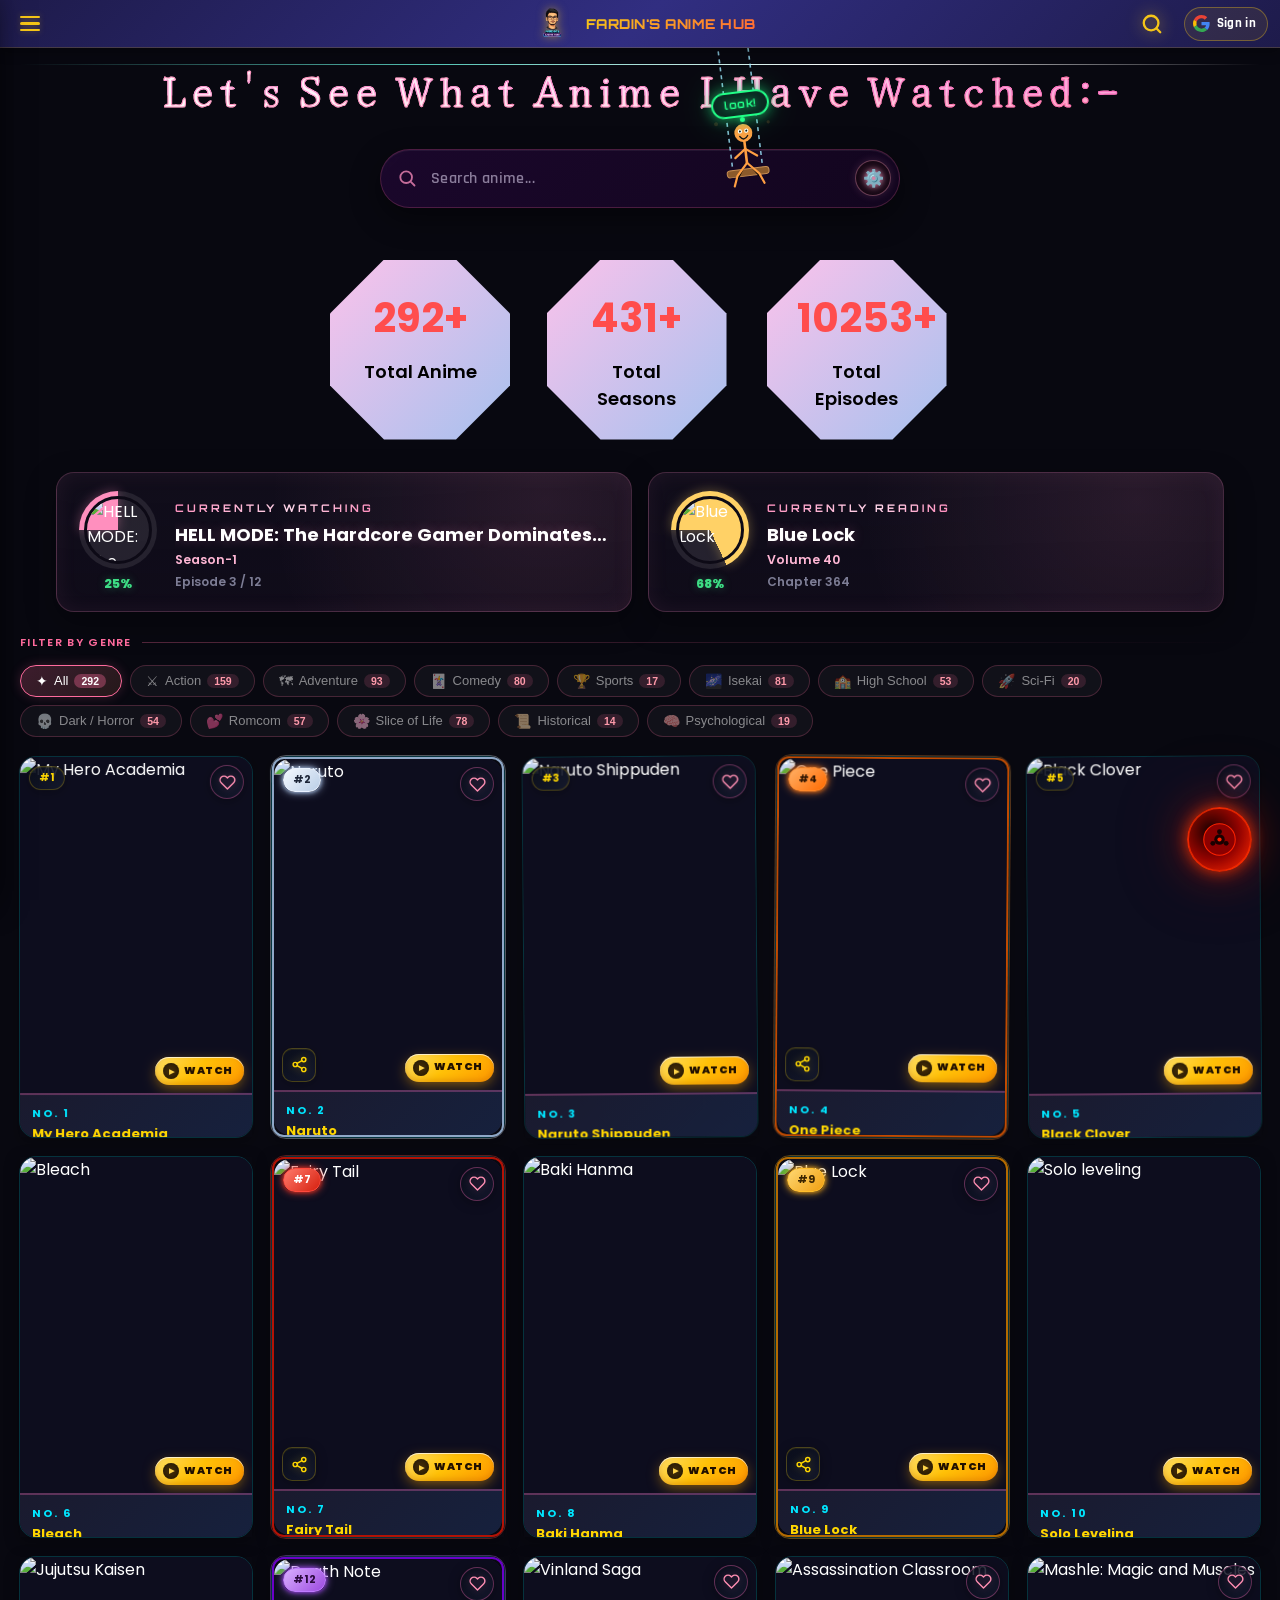
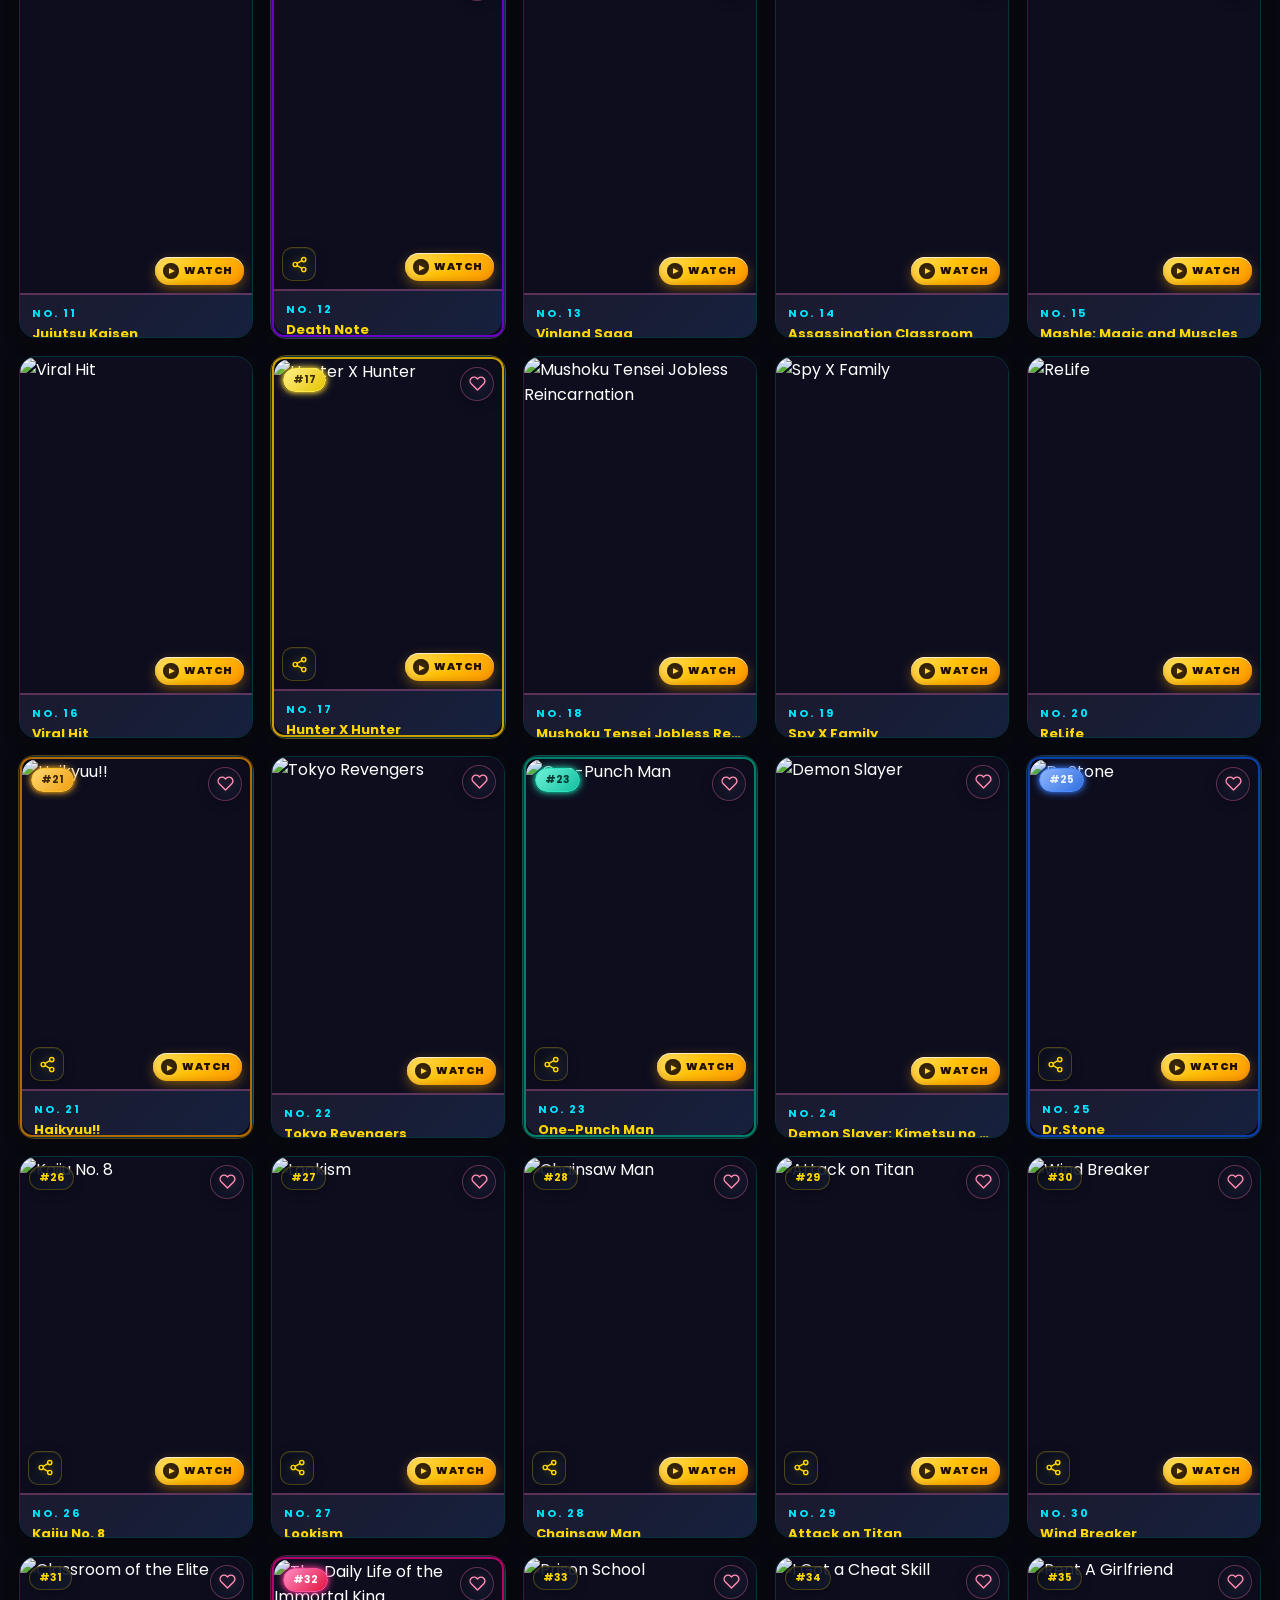
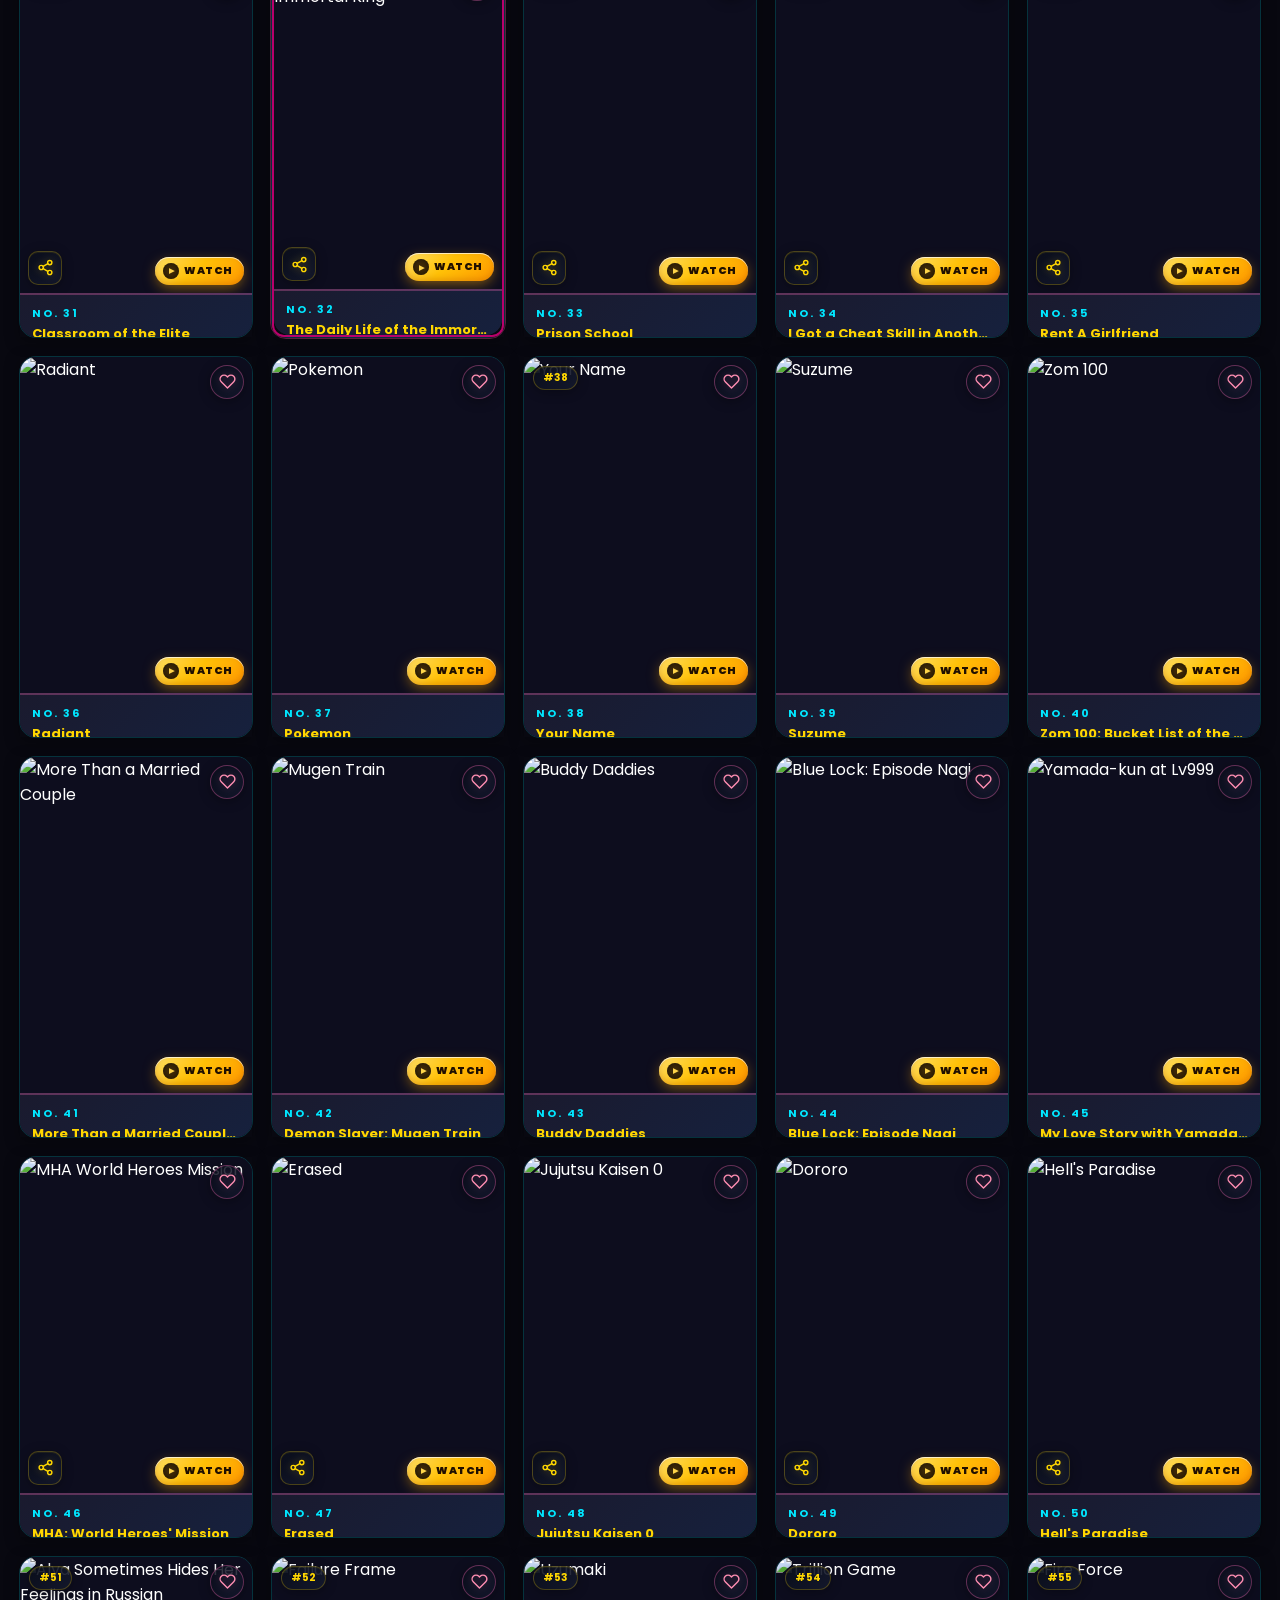
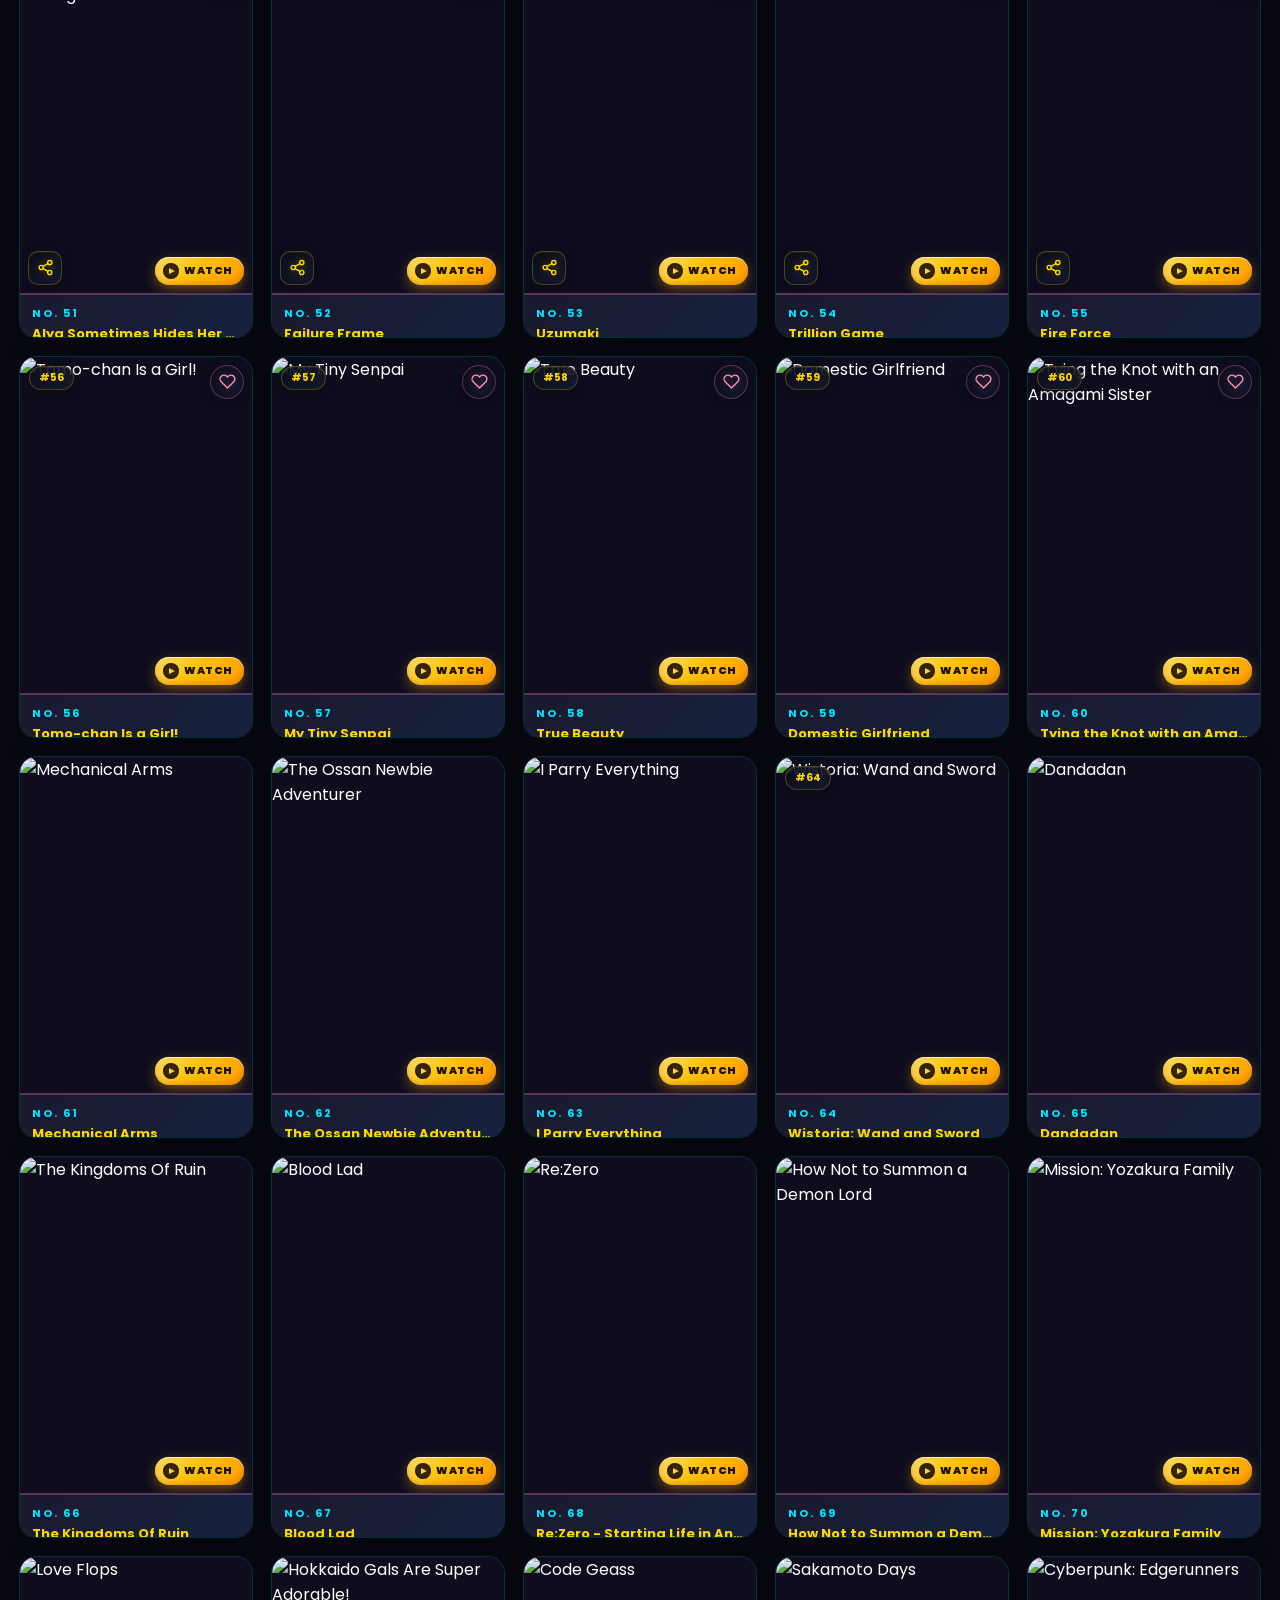
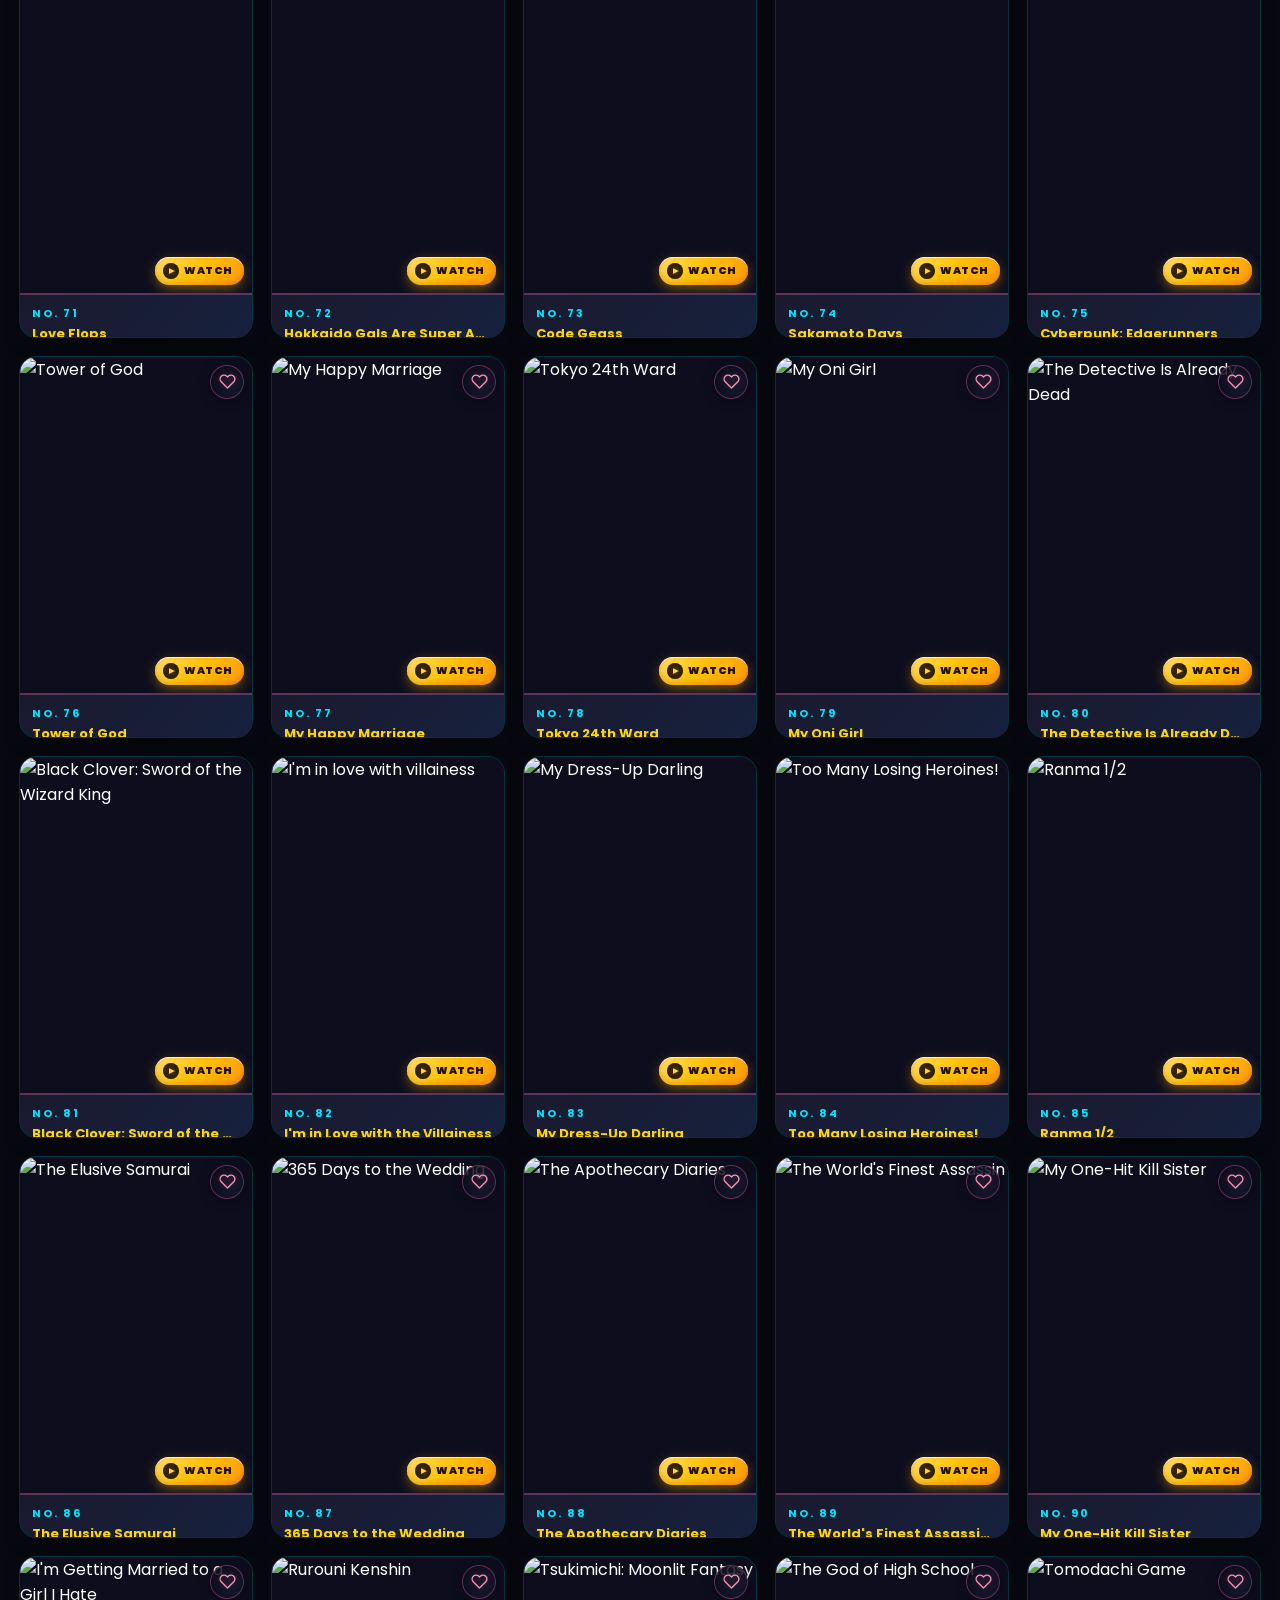
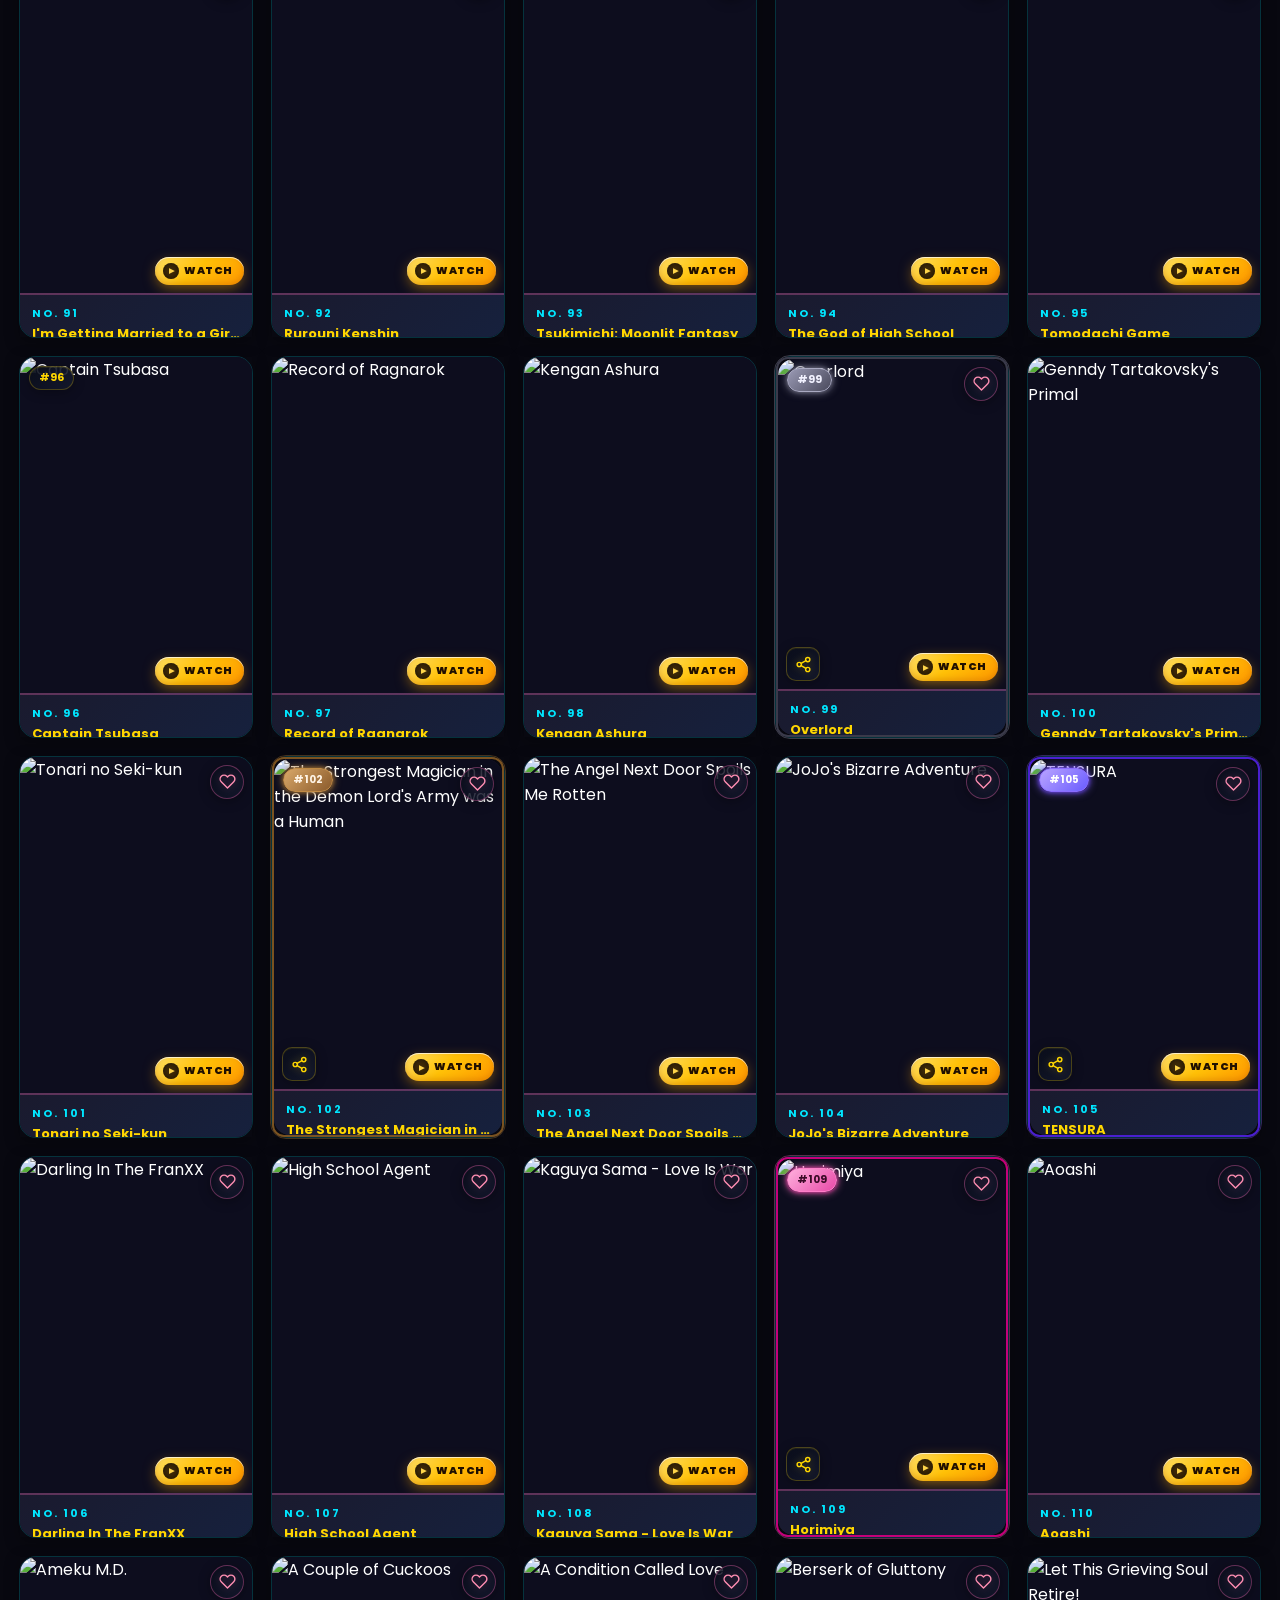
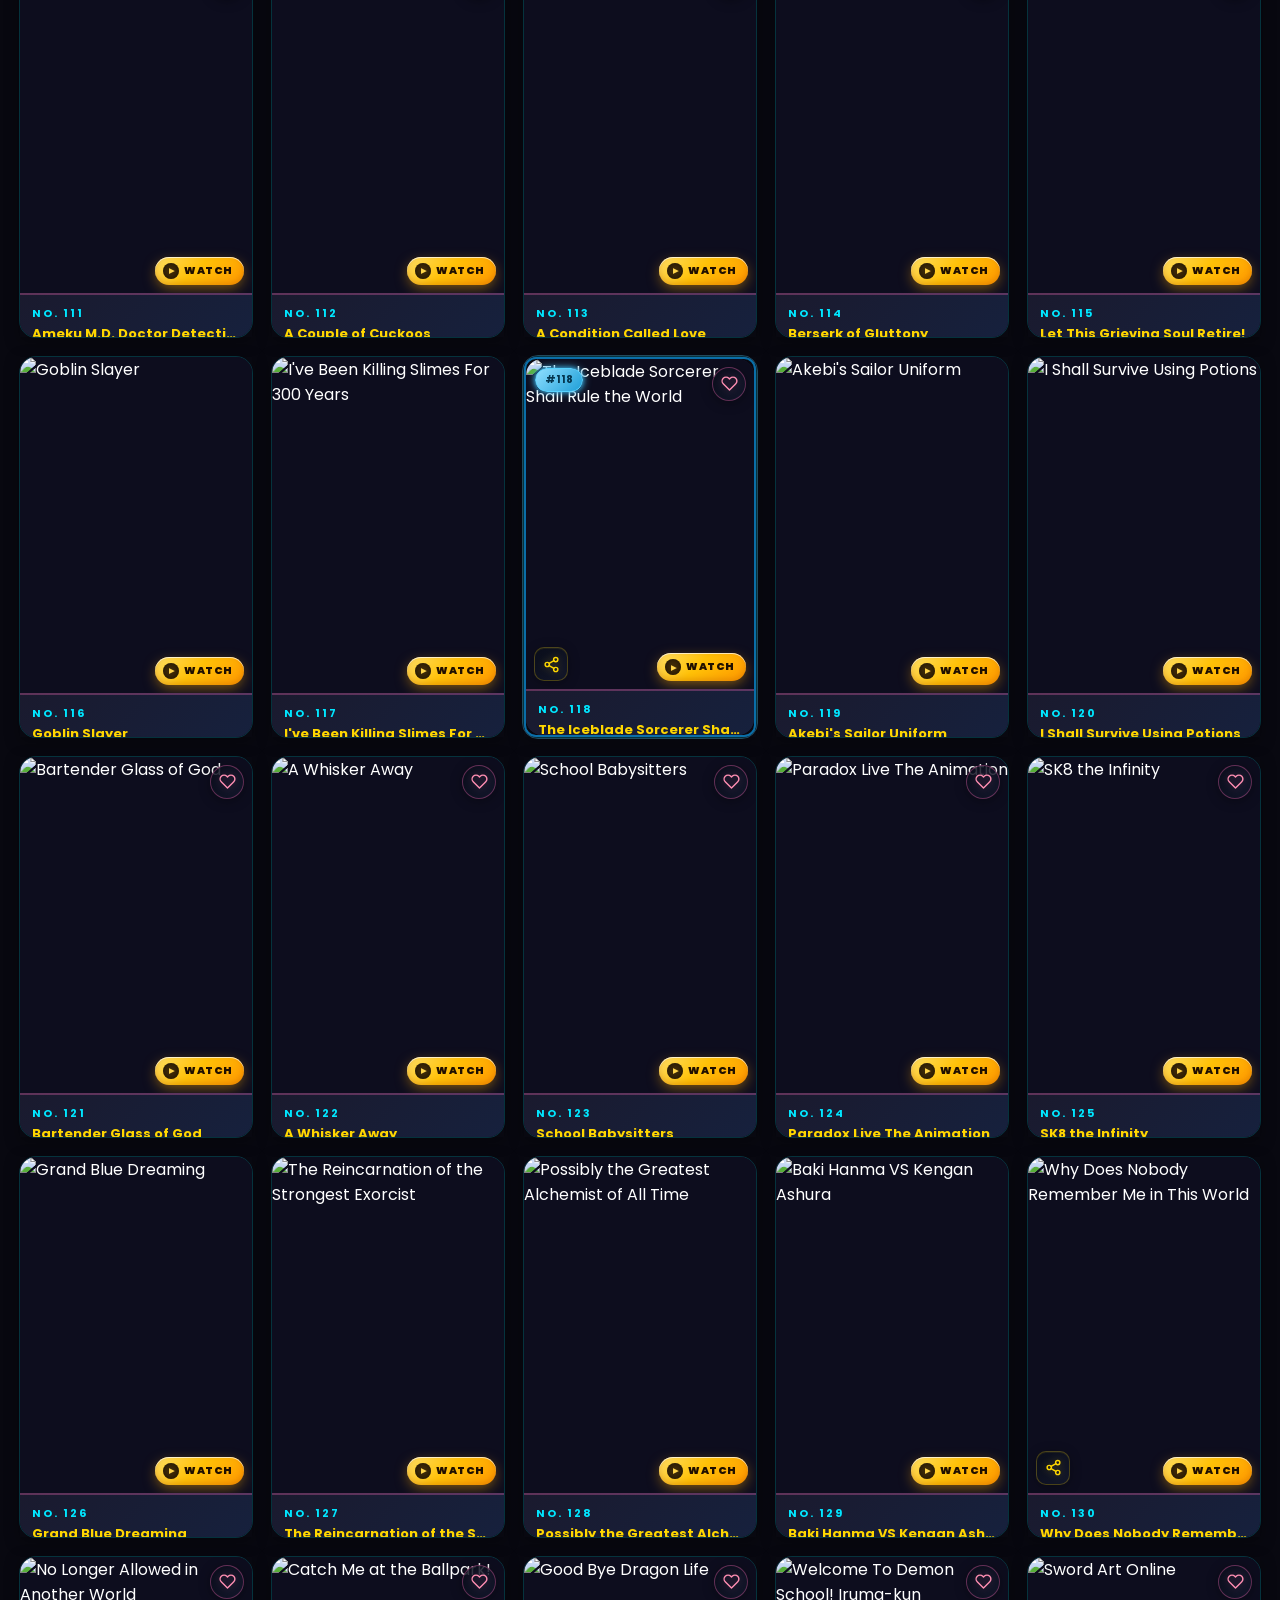
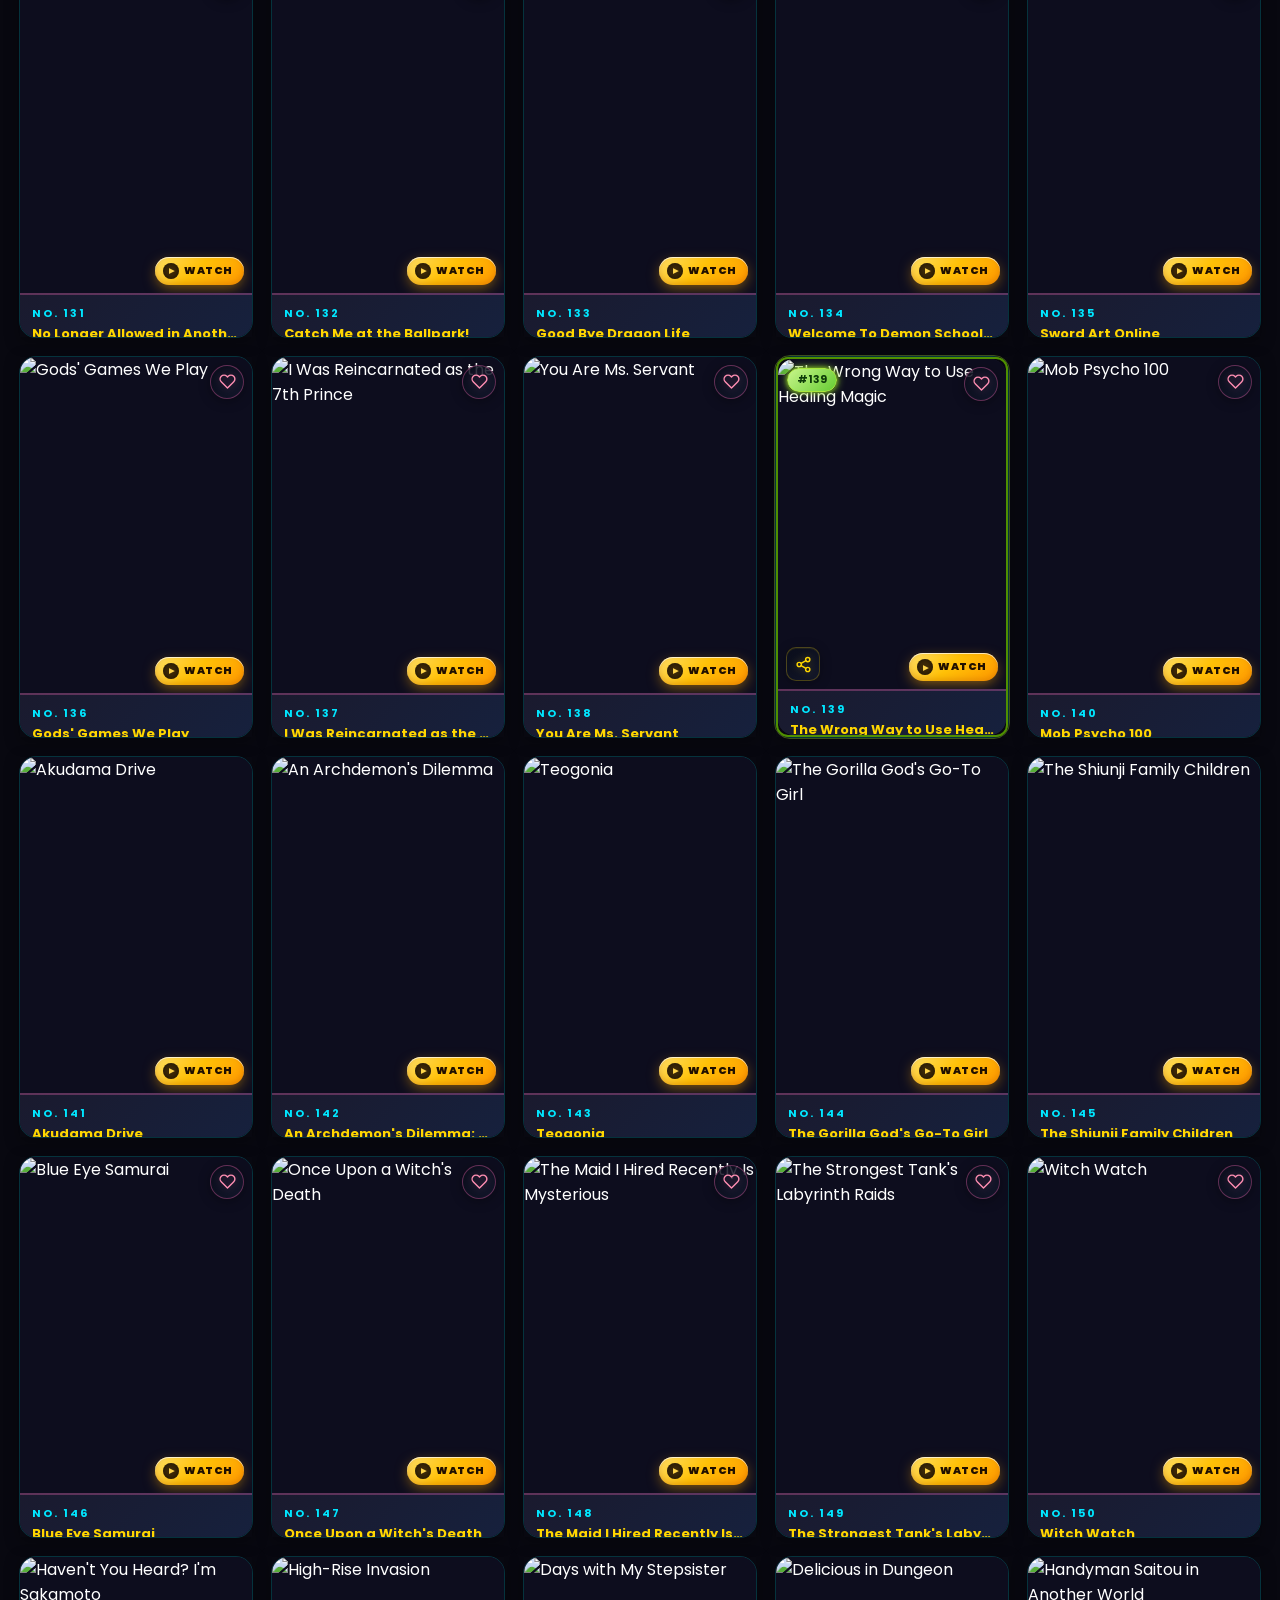
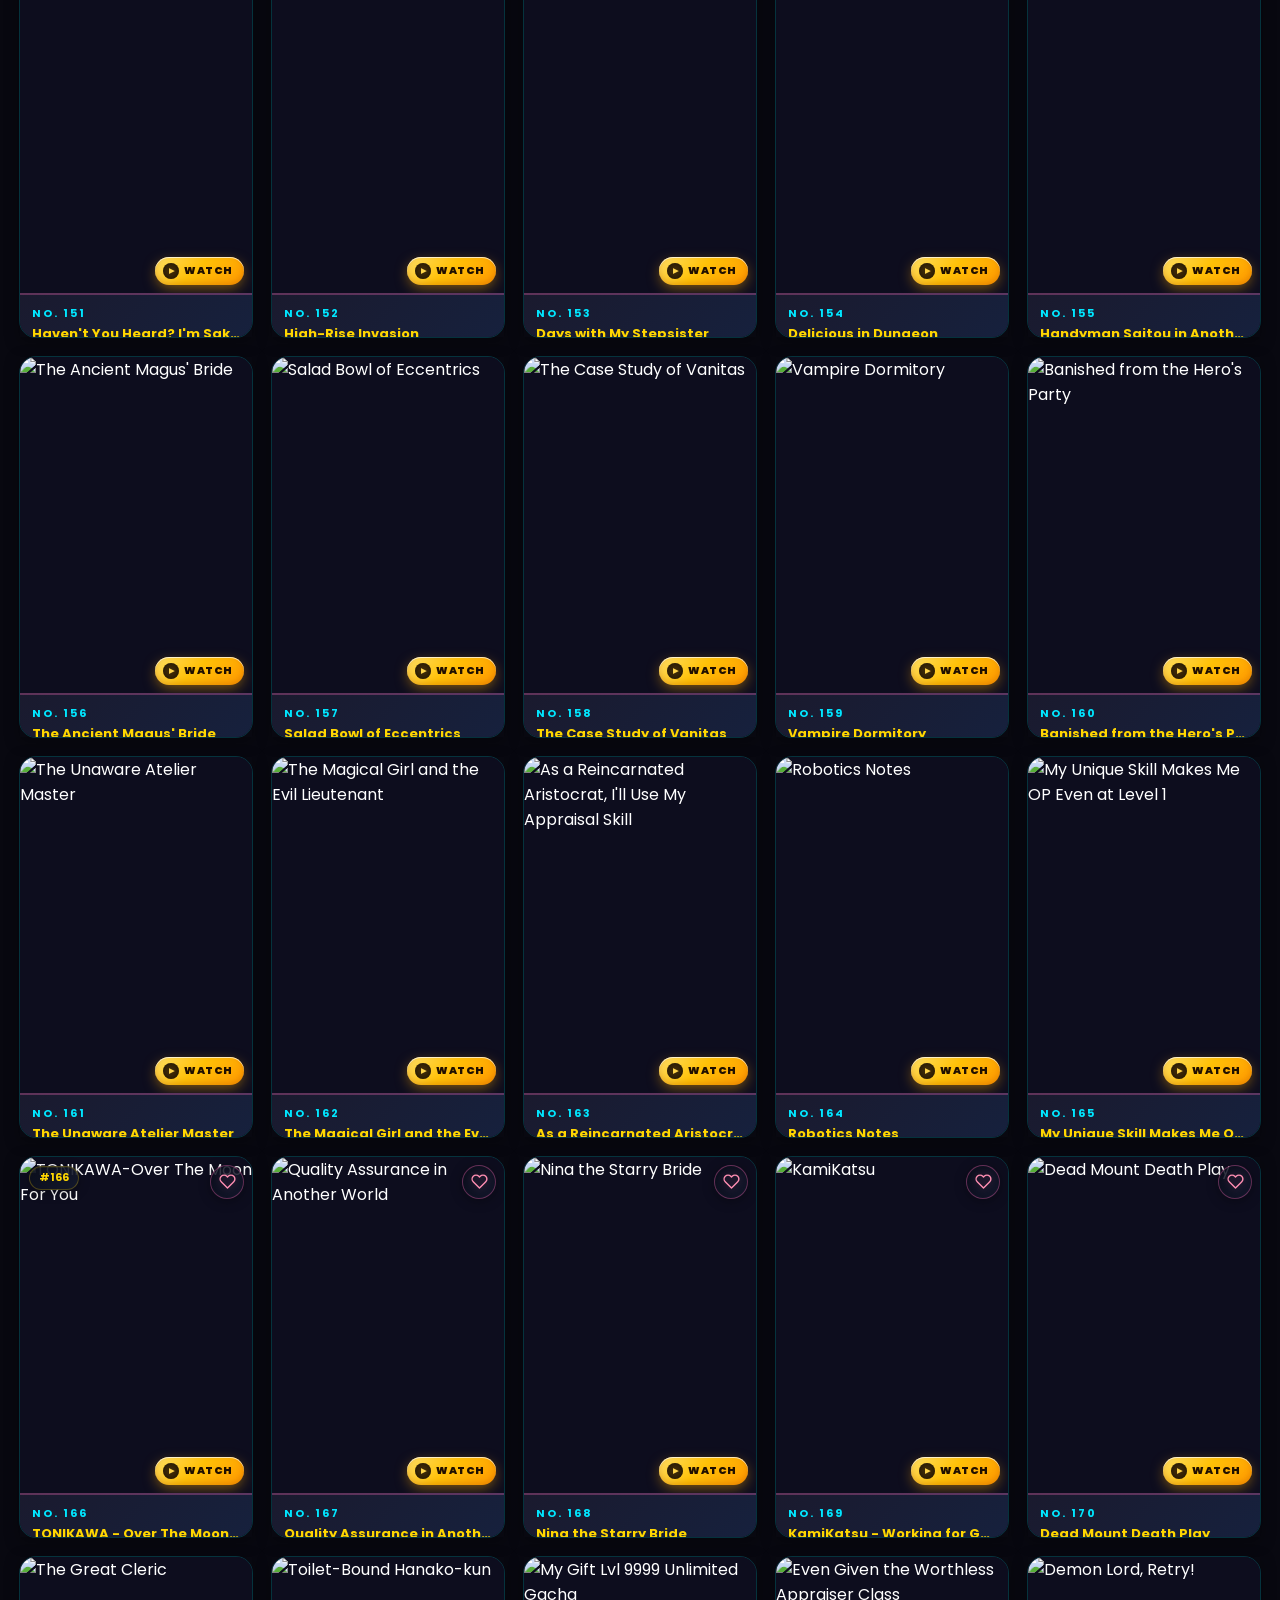
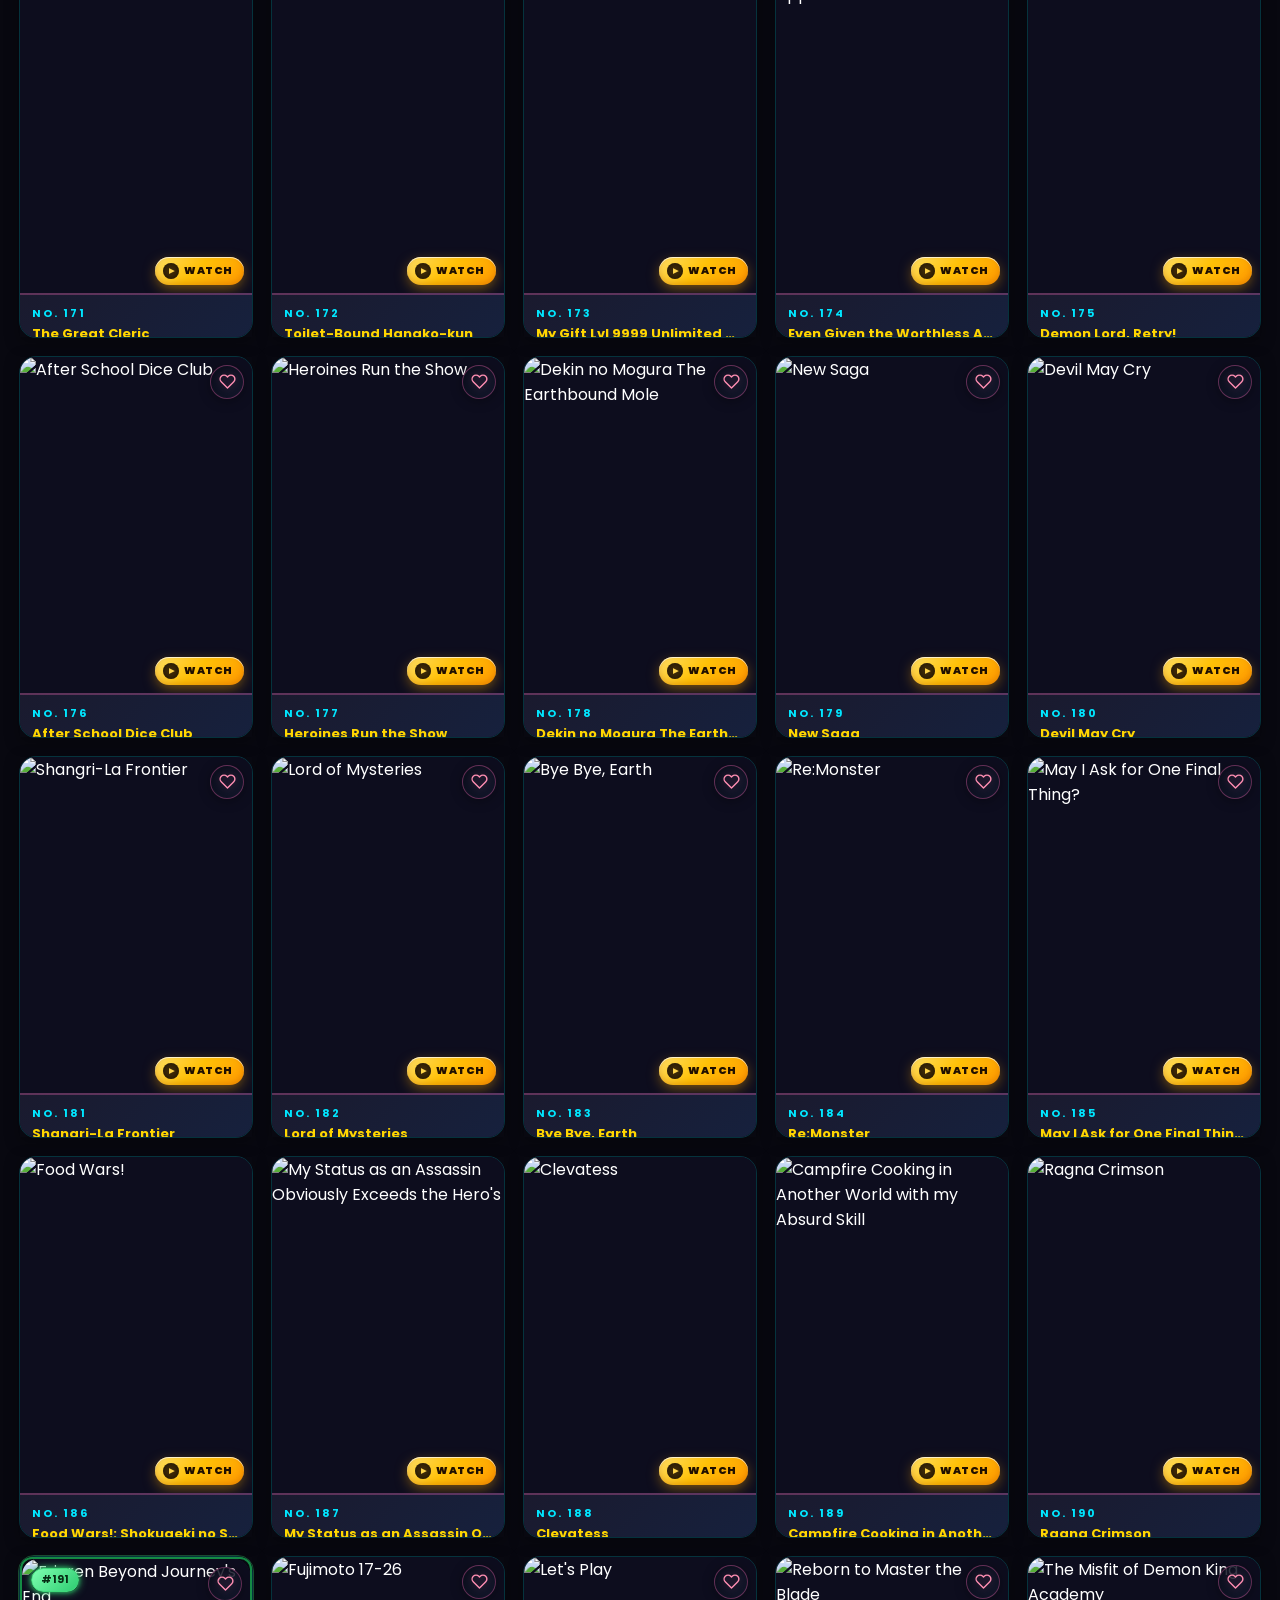
==== commit e6b25889: "admin: refresh asset cache stamp 202611281726" ====
--- a/index.html
+++ b/index.html
@@ -38,14 +38,14 @@
     }
   }
   </script>
-  <link rel="stylesheet" href="style.css?v=202611281725">
-  <link rel="stylesheet" href="features.css?v=202611281725">
-  <link rel="stylesheet" href="chat-styles.css?v=202611281725">
-<link rel="stylesheet" href="login-otp.css?v=202611281725">
-  <link rel="stylesheet" href="duel-system.css?v=202611281725">
-  <link rel="stylesheet" href="tournament.css?v=202611281725">
-<link rel="stylesheet" href="search-suggest.css?v=202611281725">
-<link rel="stylesheet" href="anime-games.css?v=202611281725">
+  <link rel="stylesheet" href="style.css?v=202611281726">
+  <link rel="stylesheet" href="features.css?v=202611281726">
+  <link rel="stylesheet" href="chat-styles.css?v=202611281726">
+<link rel="stylesheet" href="login-otp.css?v=202611281726">
+  <link rel="stylesheet" href="duel-system.css?v=202611281726">
+  <link rel="stylesheet" href="tournament.css?v=202611281726">
+<link rel="stylesheet" href="search-suggest.css?v=202611281726">
+<link rel="stylesheet" href="anime-games.css?v=202611281726">
   <link href="https://fonts.googleapis.com/css2?family=Orbitron:wght@400;700;900&family=Rajdhani:wght@400;600;700&family=Exo+2:wght@400;600;700&family=Yuji+Syuku&family=Bangers&family=Poppins:wght@400;700&family=Cinzel+Decorative:wght@400;700&display=swap" rel="stylesheet">
   <script async src="https://www.googletagmanager.com/gtag/js?id=G-Q2C92F1GEX"></script>
   <script src="https://cdn.jsdelivr.net/npm/html2canvas@1.4.1/dist/html2canvas.min.js"></script>
@@ -1704,14 +1704,14 @@
     </div>
   </div>
 
-  <script src="duel-system.js?v=202611281725"></script>
-  <script src="tournament.js?v=202611281725"></script>
-  <script src="game-data.js?v=202611281725"></script>
-  <script src="game-data-extra.js?v=202611281725"></script>
-  <script src="game-data-facts.js?v=202611281725"></script>
-  <script src="anime-search.js?v=202611281725"></script>
-  <script src="anime-games.js?v=202611281725"></script>
-  <script src="quest-data.js?v=202611281725"></script>
+  <script src="duel-system.js?v=202611281726"></script>
+  <script src="tournament.js?v=202611281726"></script>
+  <script src="game-data.js?v=202611281726"></script>
+  <script src="game-data-extra.js?v=202611281726"></script>
+  <script src="game-data-facts.js?v=202611281726"></script>
+  <script src="anime-search.js?v=202611281726"></script>
+  <script src="anime-games.js?v=202611281726"></script>
+  <script src="quest-data.js?v=202611281726"></script>
     <!-- === 🔐 LOGIN / CREATE ACCOUNT — email or phone + password, or Google === -->
     <div class="lg-overlay" id="loginPage" hidden>
       <div class="lg-card" role="dialog" aria-modal="true" aria-labelledby="lgTitle">
@@ -1864,14 +1864,14 @@
 
   <script src="https://accounts.google.com/gsi/client" async defer></script>
 <script src="https://cdn.jsdelivr.net/npm/@supabase/supabase-js@2"></script>
-  <script src="anime-fetch.js?v=202611281725"></script>
-<script src="site-knowledge.js?v=202611281725"></script>
-<script src="anime-data.js?v=202611281725"></script>
-<script src="watch-links.js?v=202611281725"></script>
-<script src="script.js?v=202611281725"></script>
-<script src="login-otp.js?v=202611281725"></script>
-<script src="wishlist.js?v=202611281725"></script>
-<script src="chat-cloud.js?v=202611281725"></script>
+  <script src="anime-fetch.js?v=202611281726"></script>
+<script src="site-knowledge.js?v=202611281726"></script>
+<script src="anime-data.js?v=202611281726"></script>
+<script src="watch-links.js?v=202611281726"></script>
+<script src="script.js?v=202611281726"></script>
+<script src="login-otp.js?v=202611281726"></script>
+<script src="wishlist.js?v=202611281726"></script>
+<script src="chat-cloud.js?v=202611281726"></script>
 
 <!-- === 💖 WISH LIST === -->
 <div class="wl-overlay" id="wlOverlay" hidden>
@@ -2257,9 +2257,9 @@
     <p>&copy; All rights reserved - Fardin's Anime Hub</p>
   </footer>
 
-  <script src="tierlist.js?v=202611281725"></script>
+  <script src="tierlist.js?v=202611281726"></script>
   <script src="shortcuts.js"></script>
   <script src="perf-guard.js"></script>
-  <script src="stickmen.js?v=202611281725"></script>
+  <script src="stickmen.js?v=202611281726"></script>
 </body>
 </html>
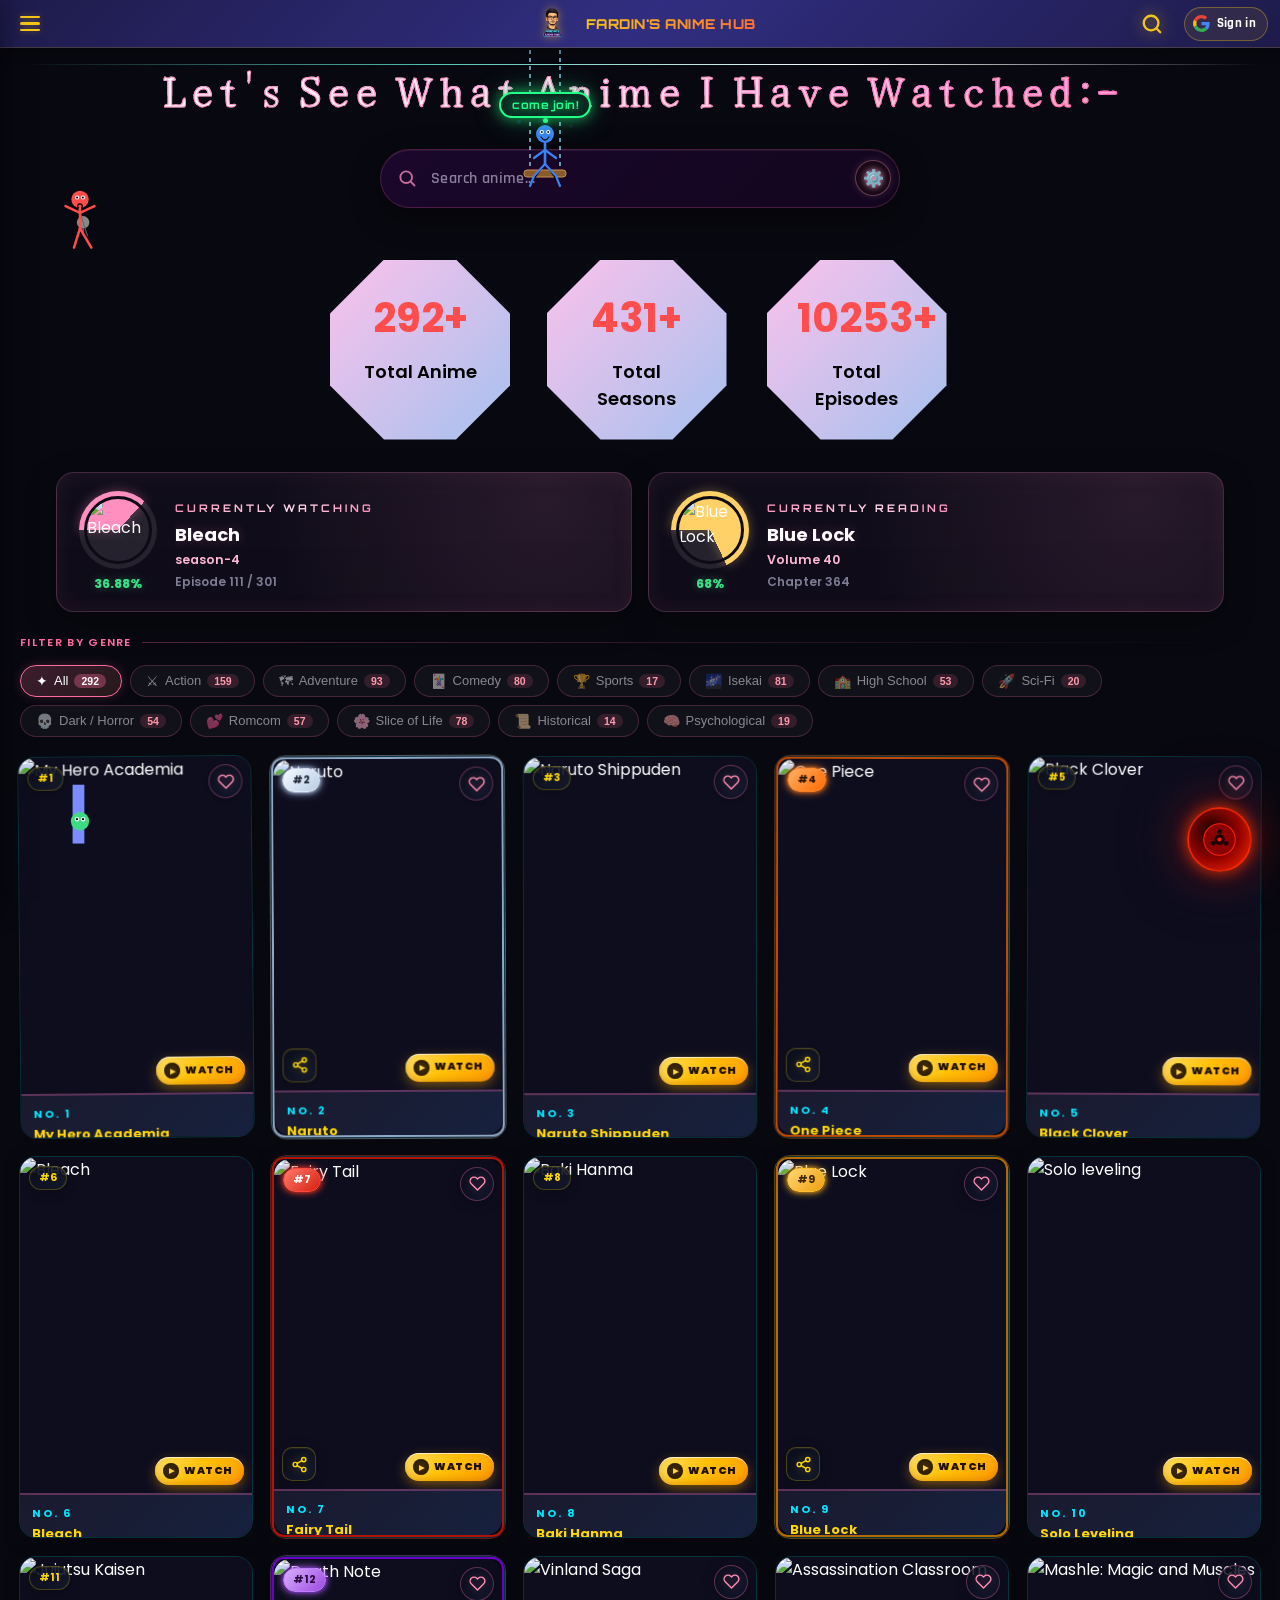
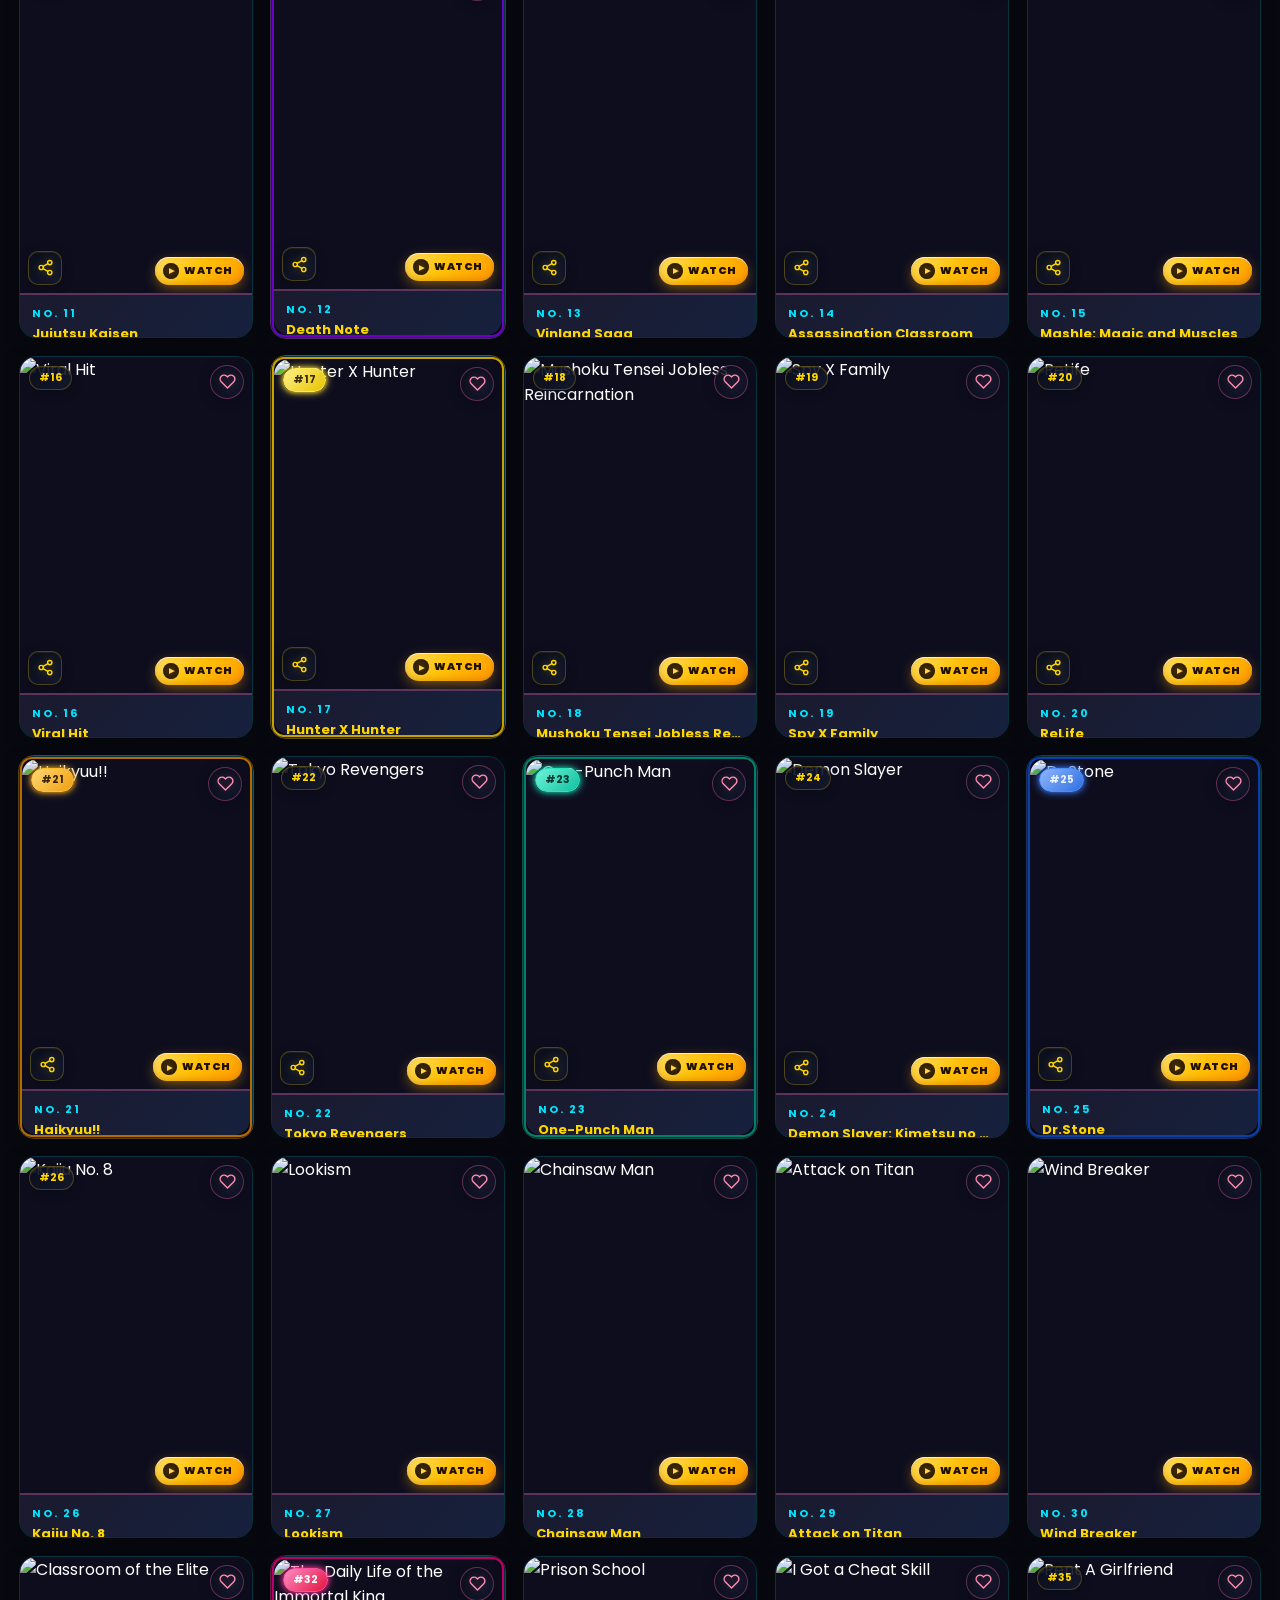
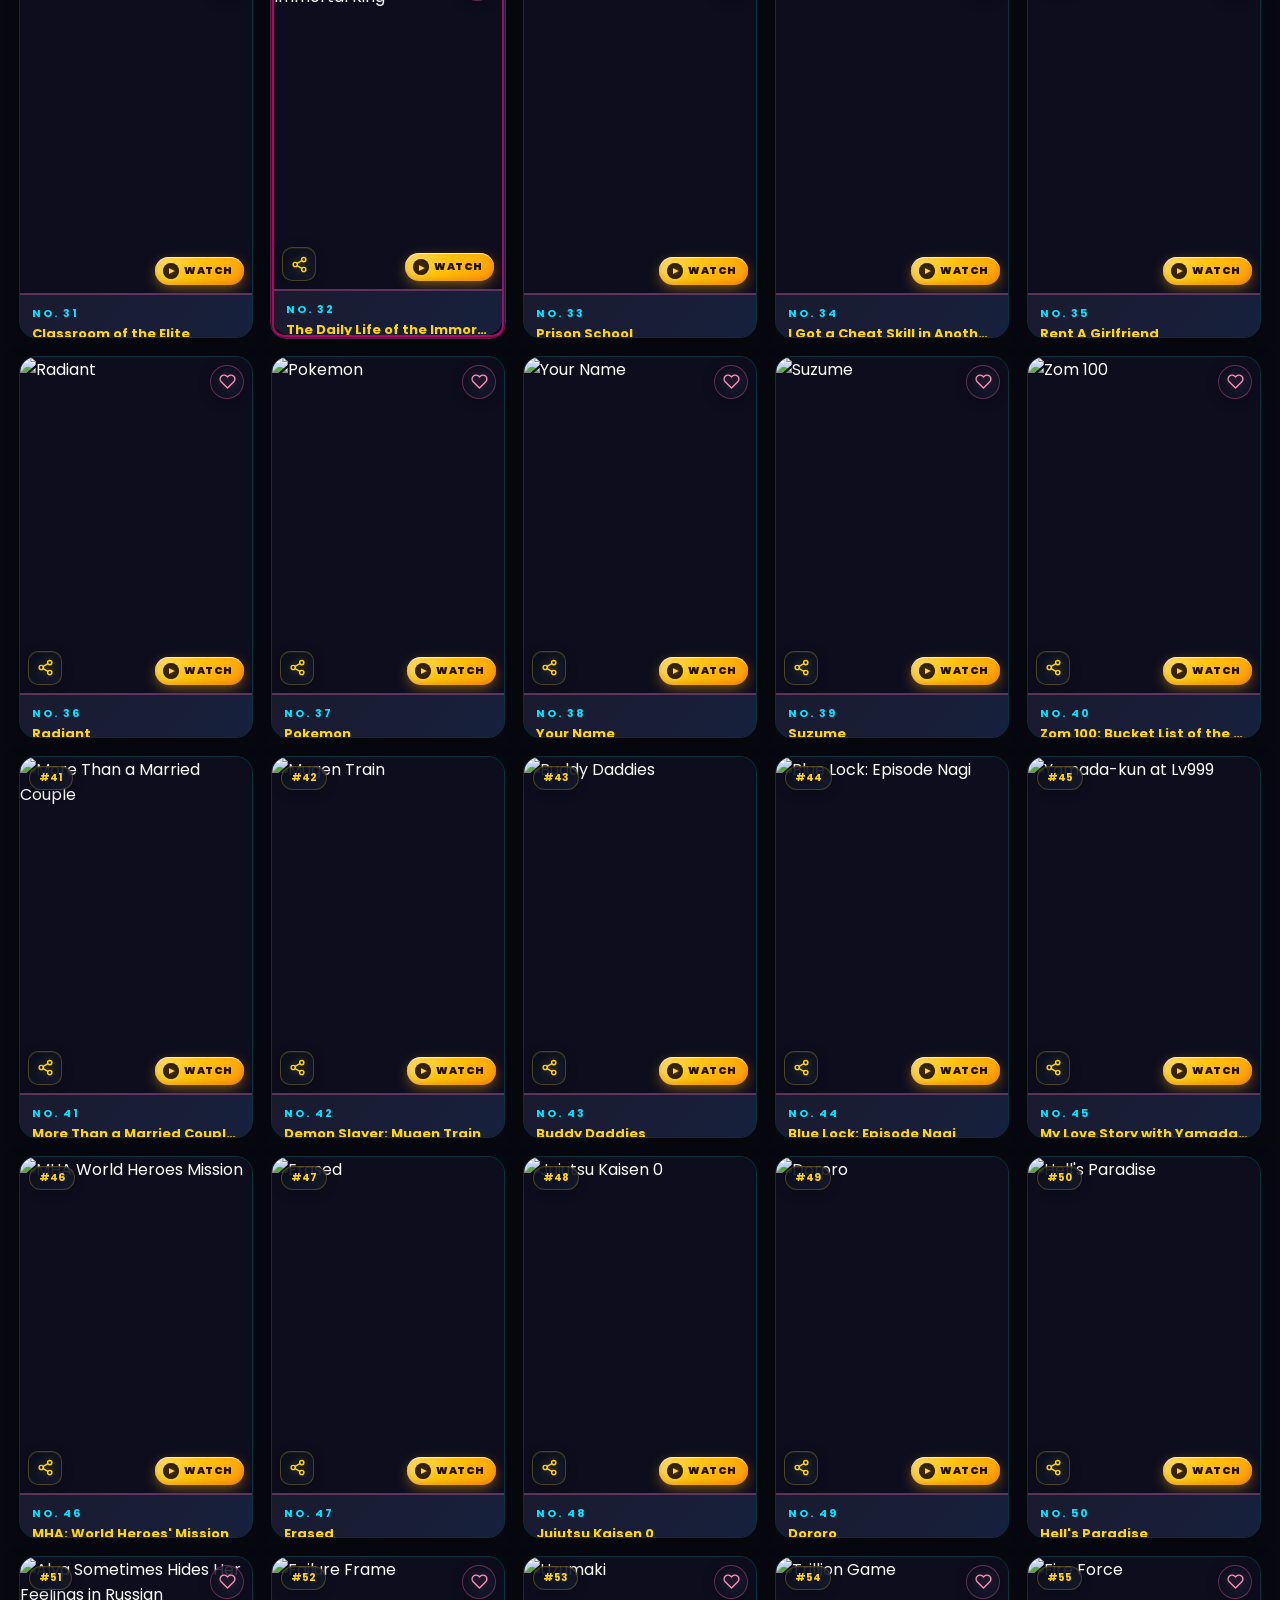
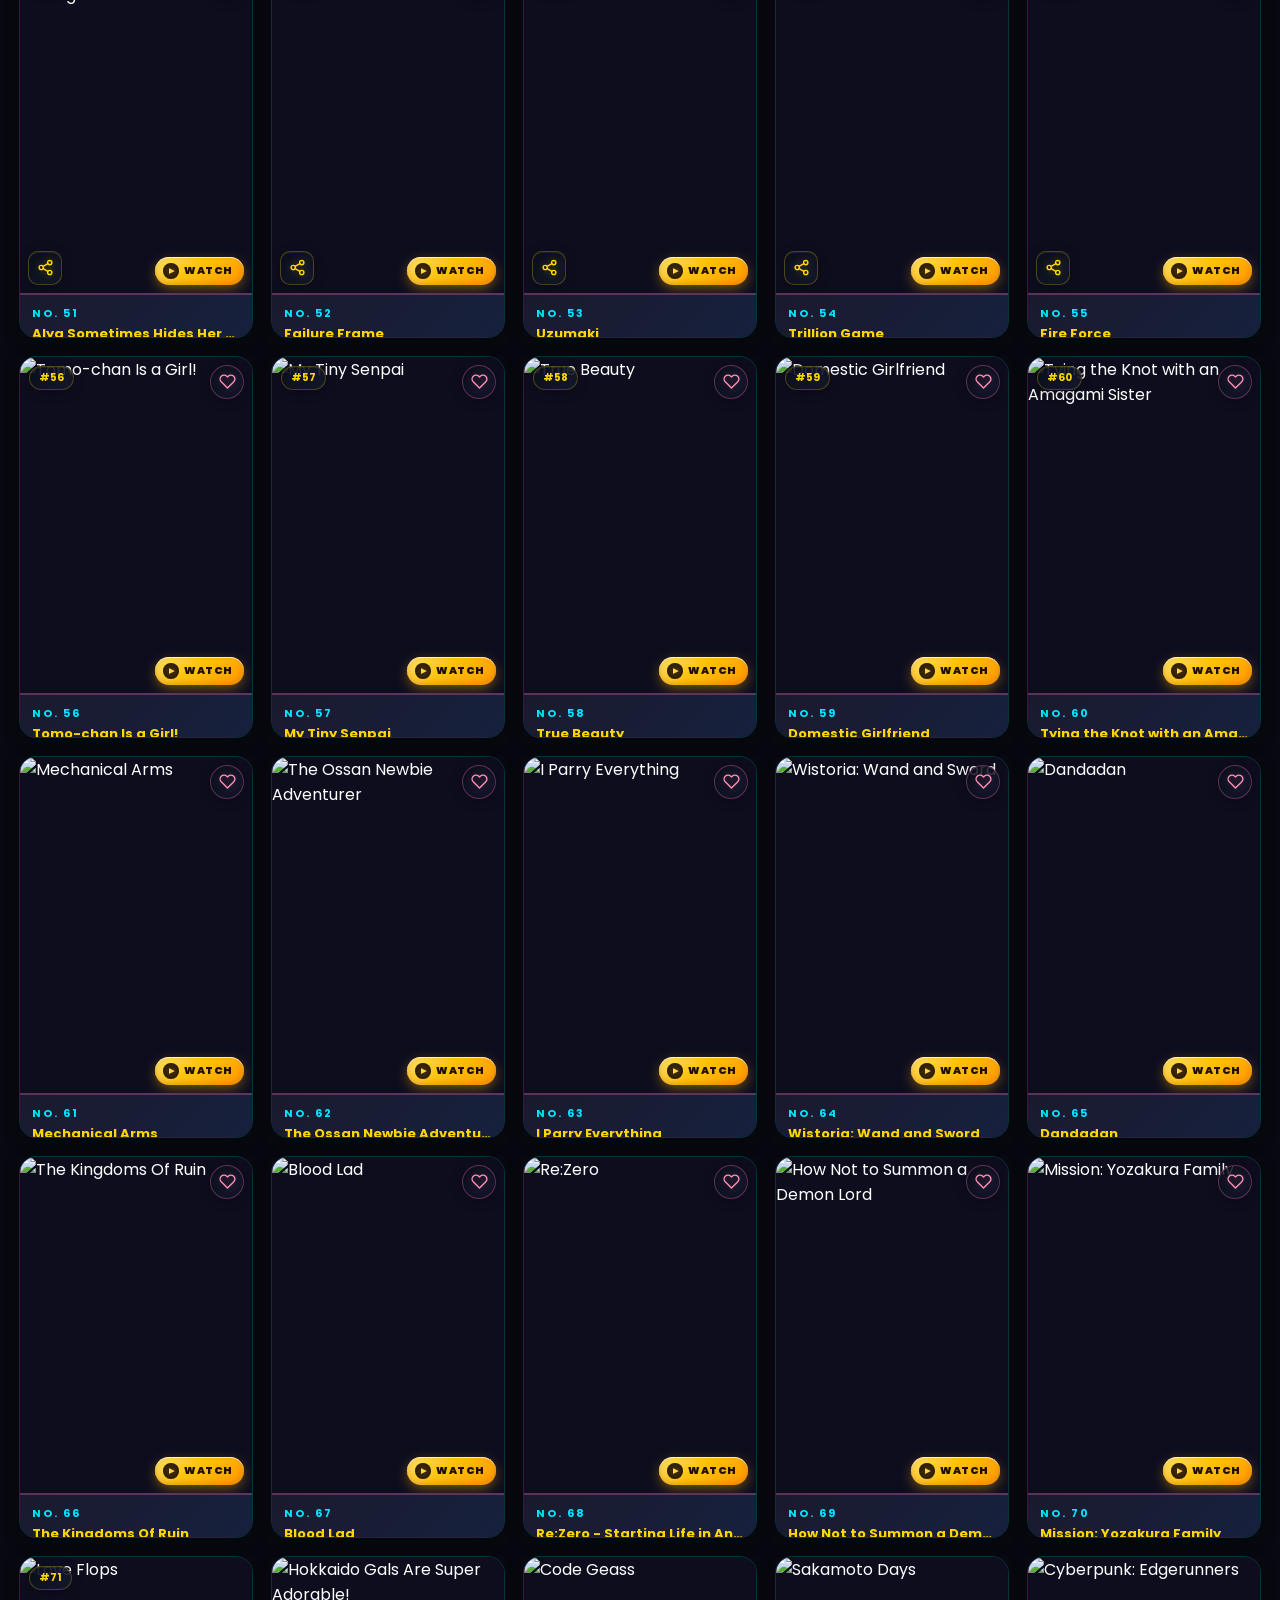
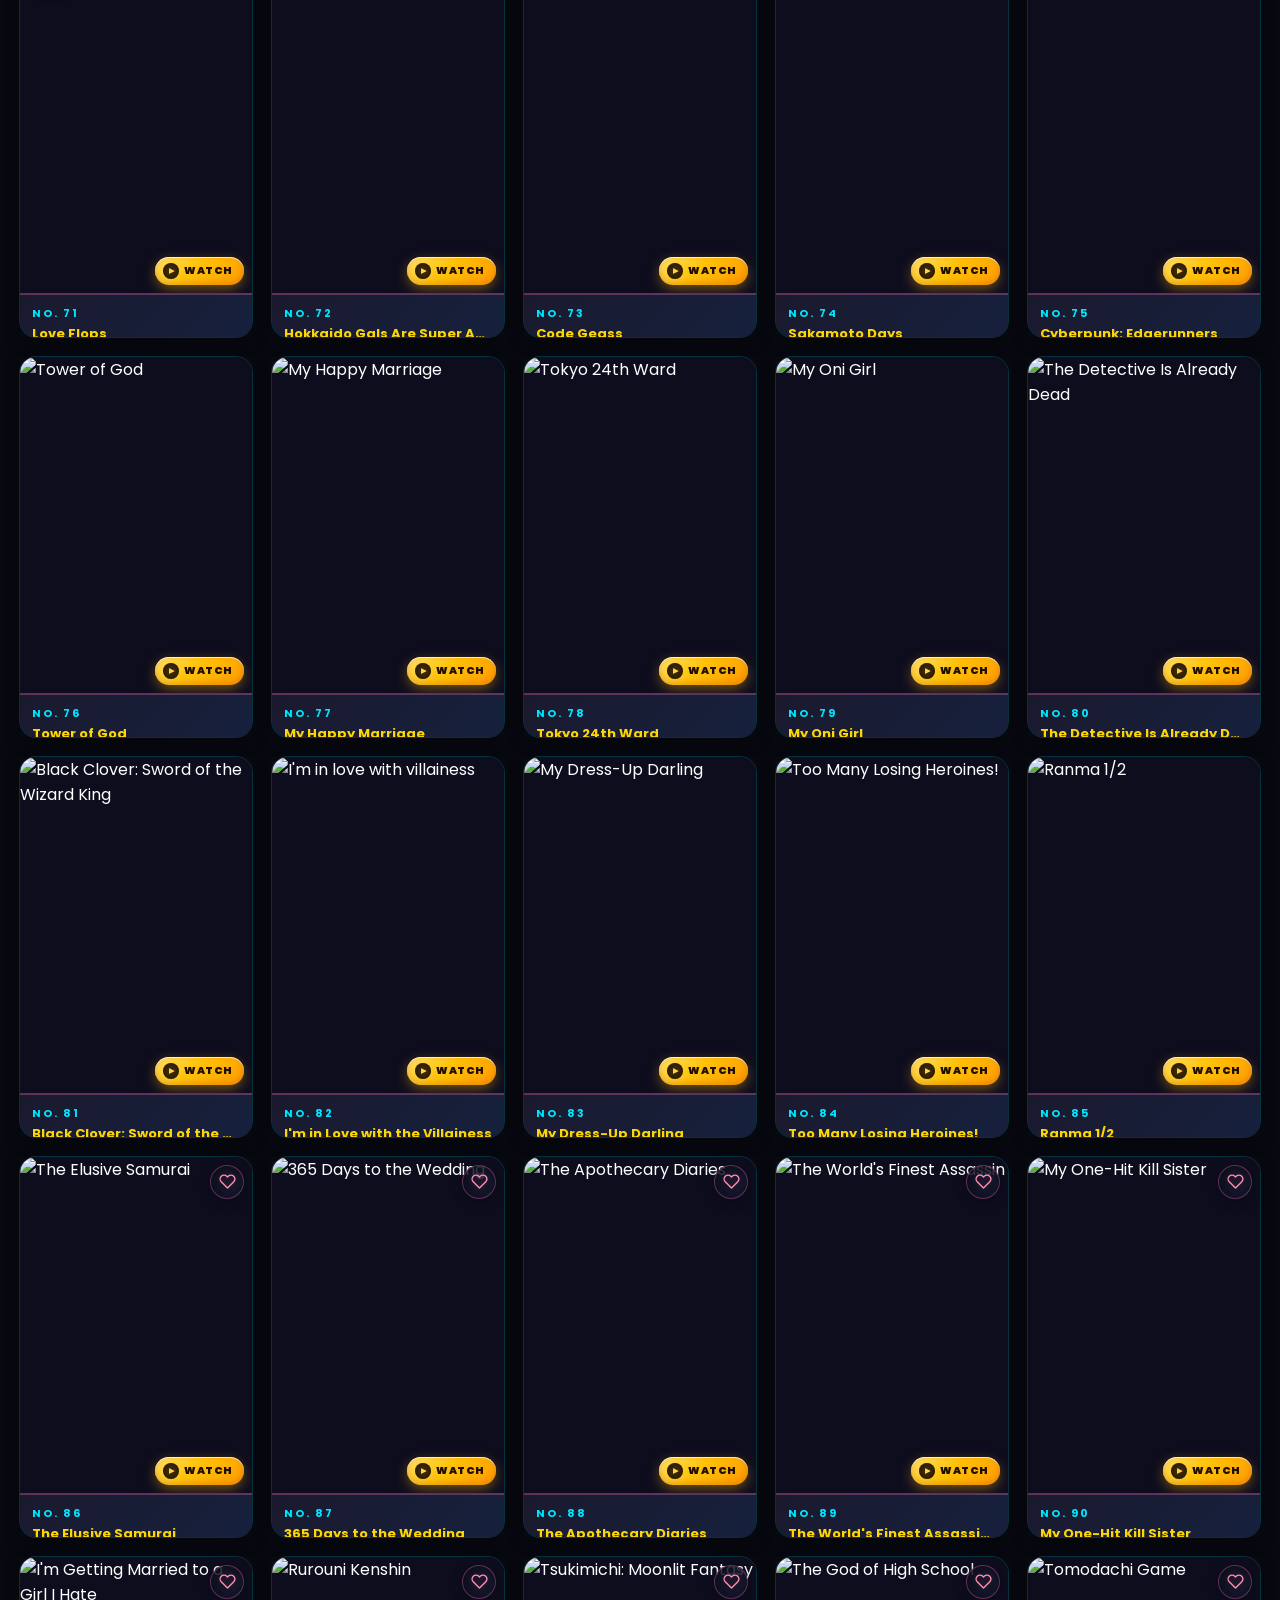
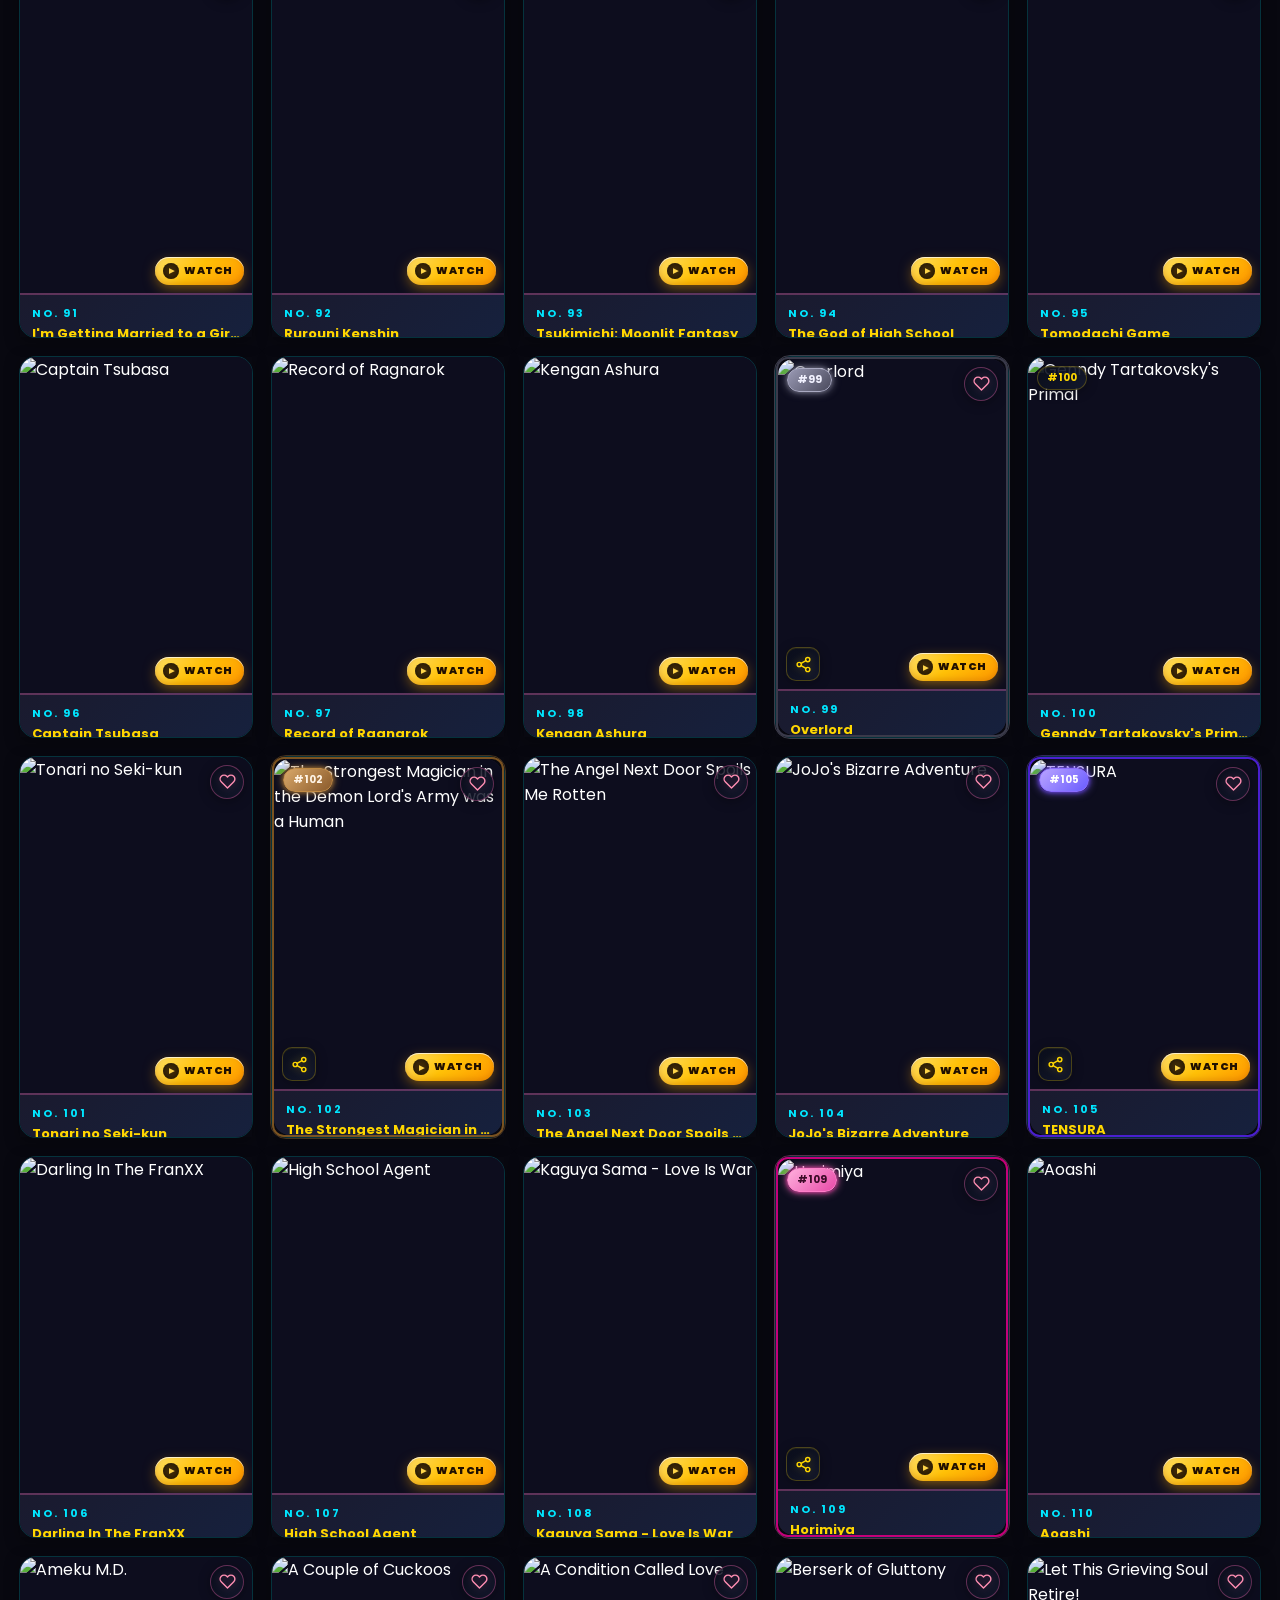
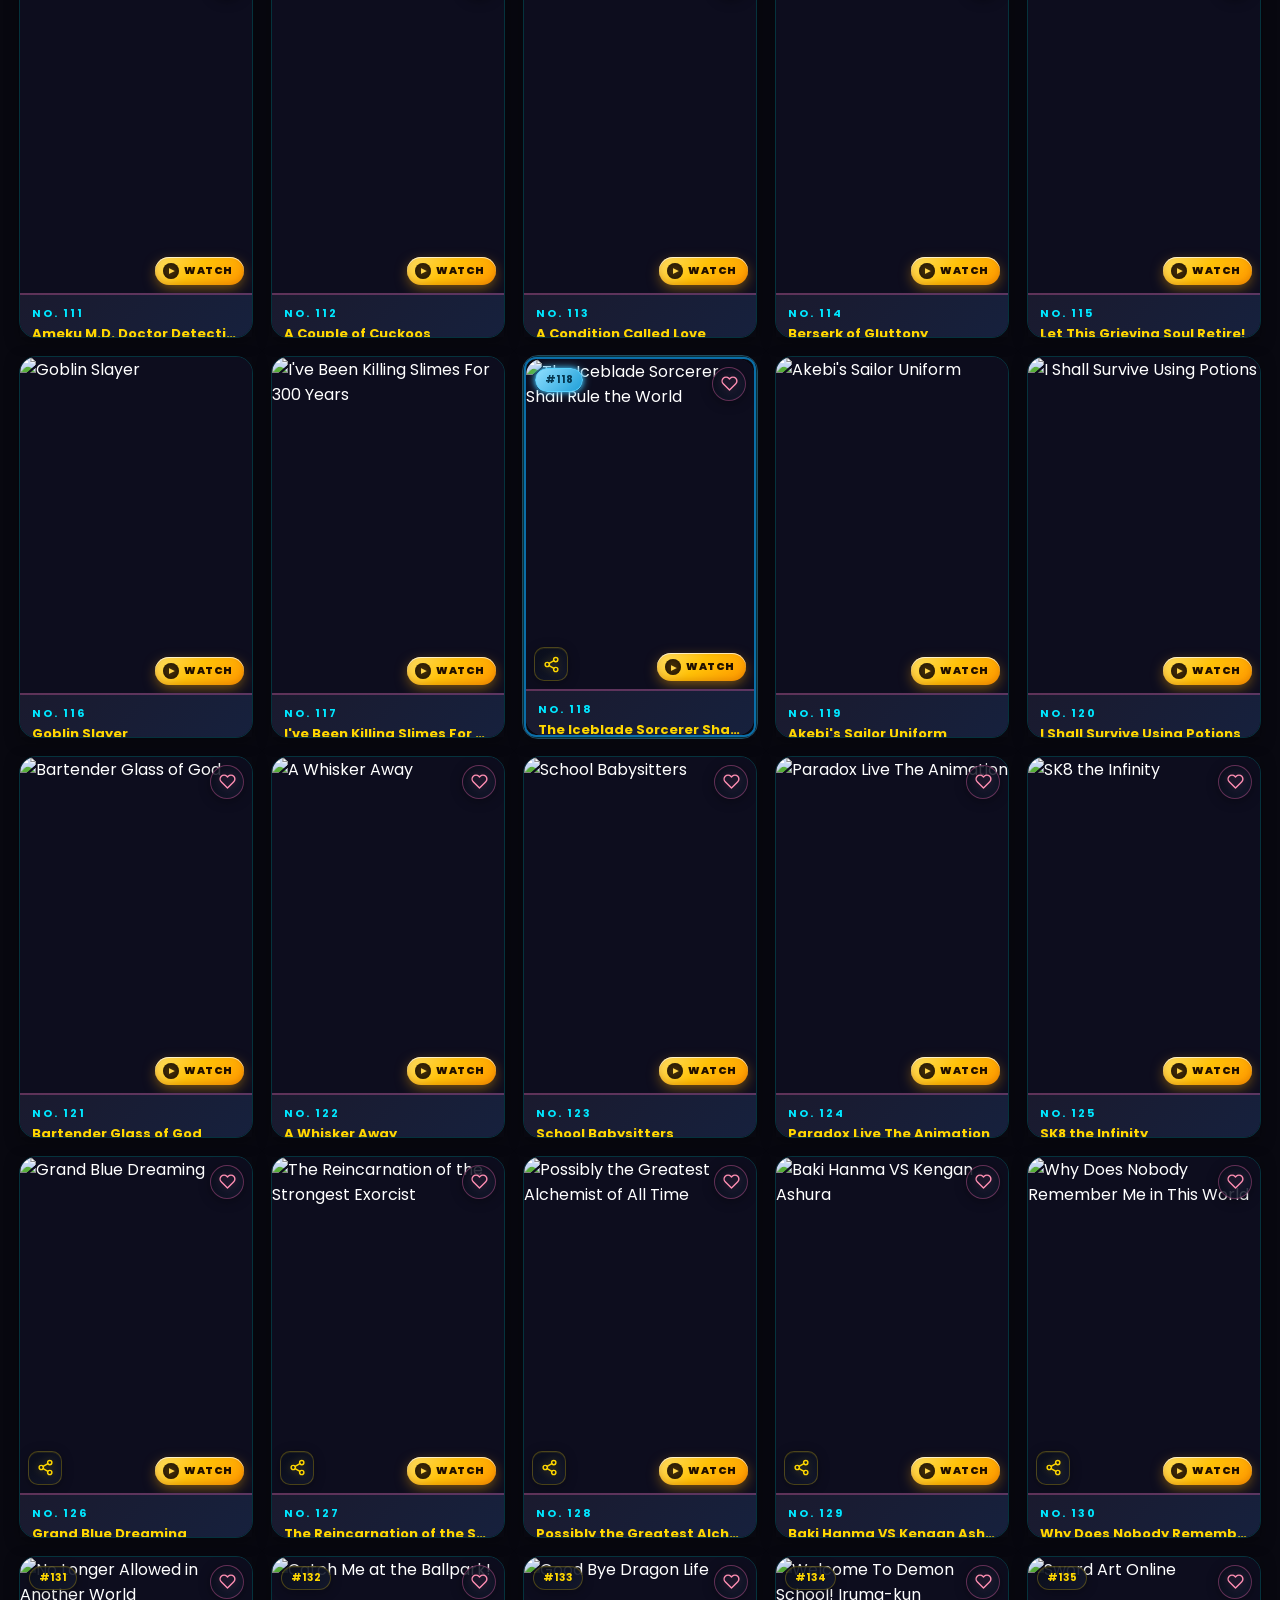
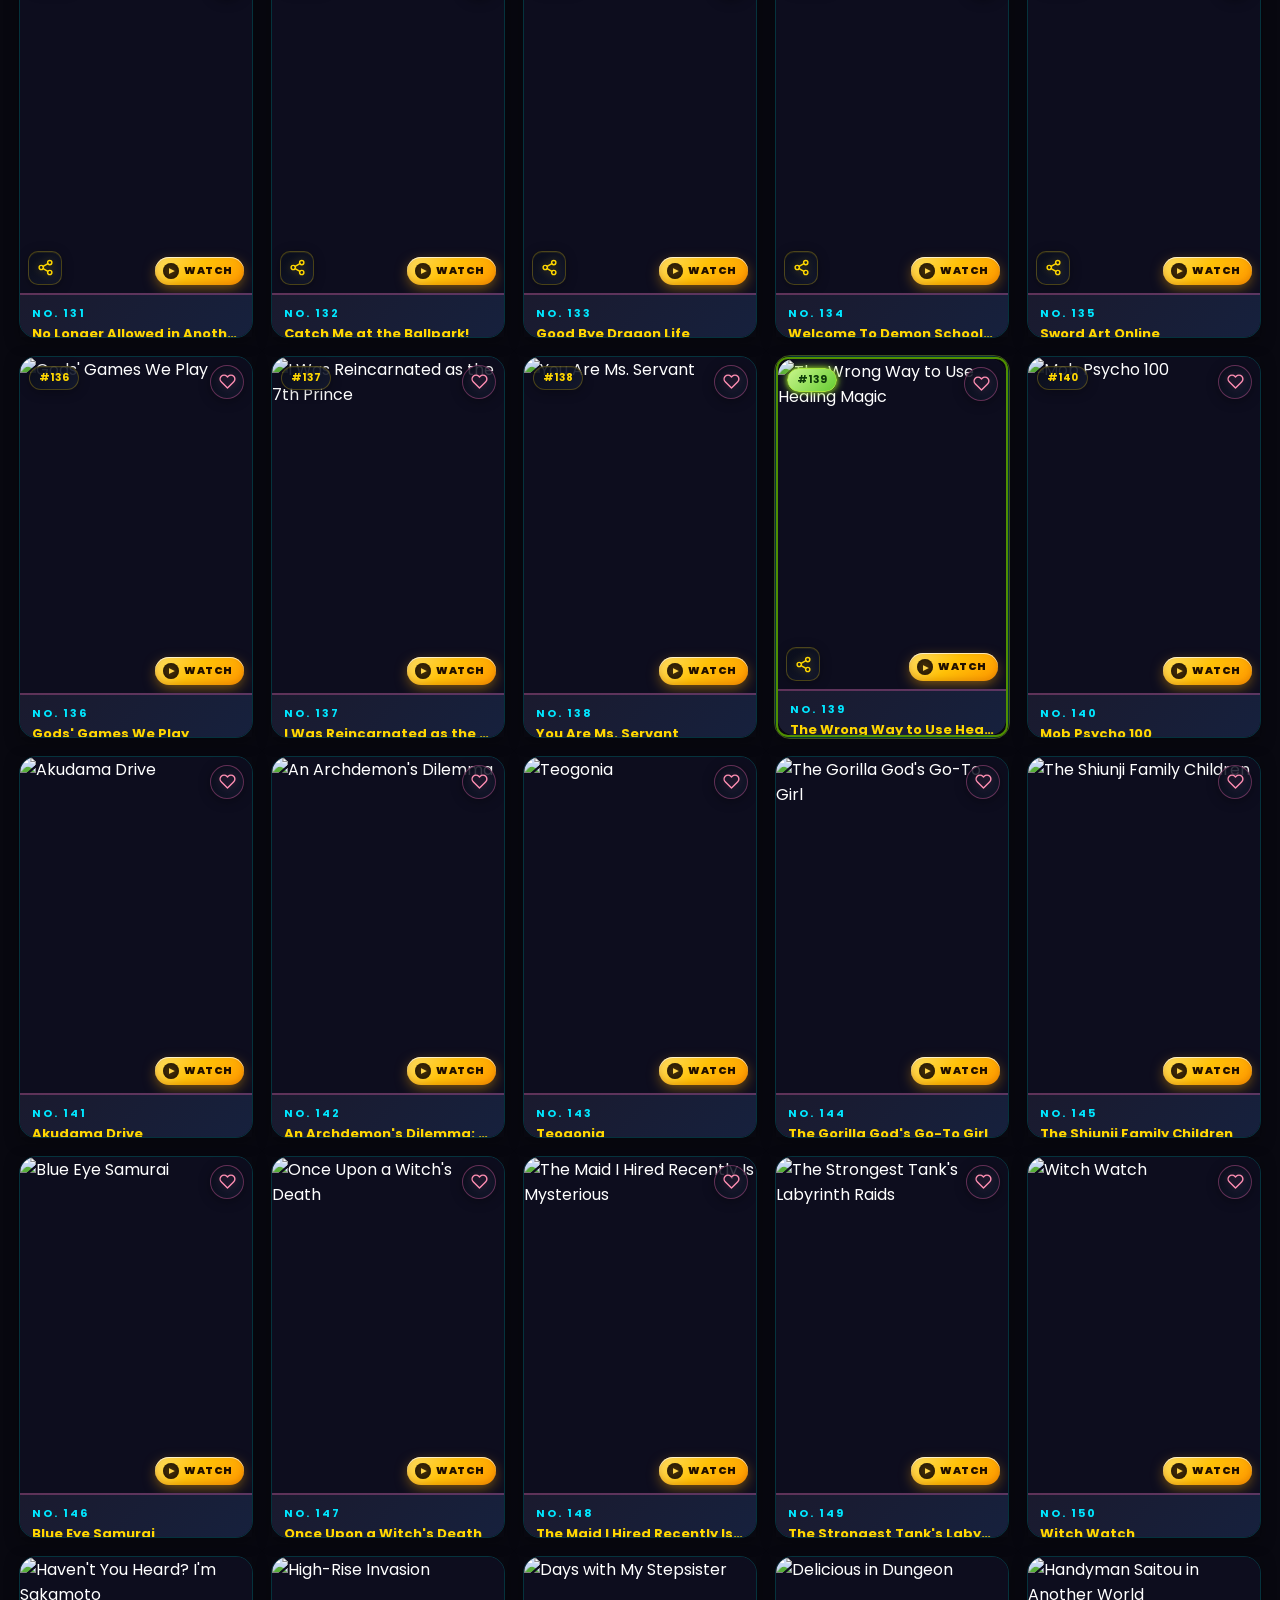
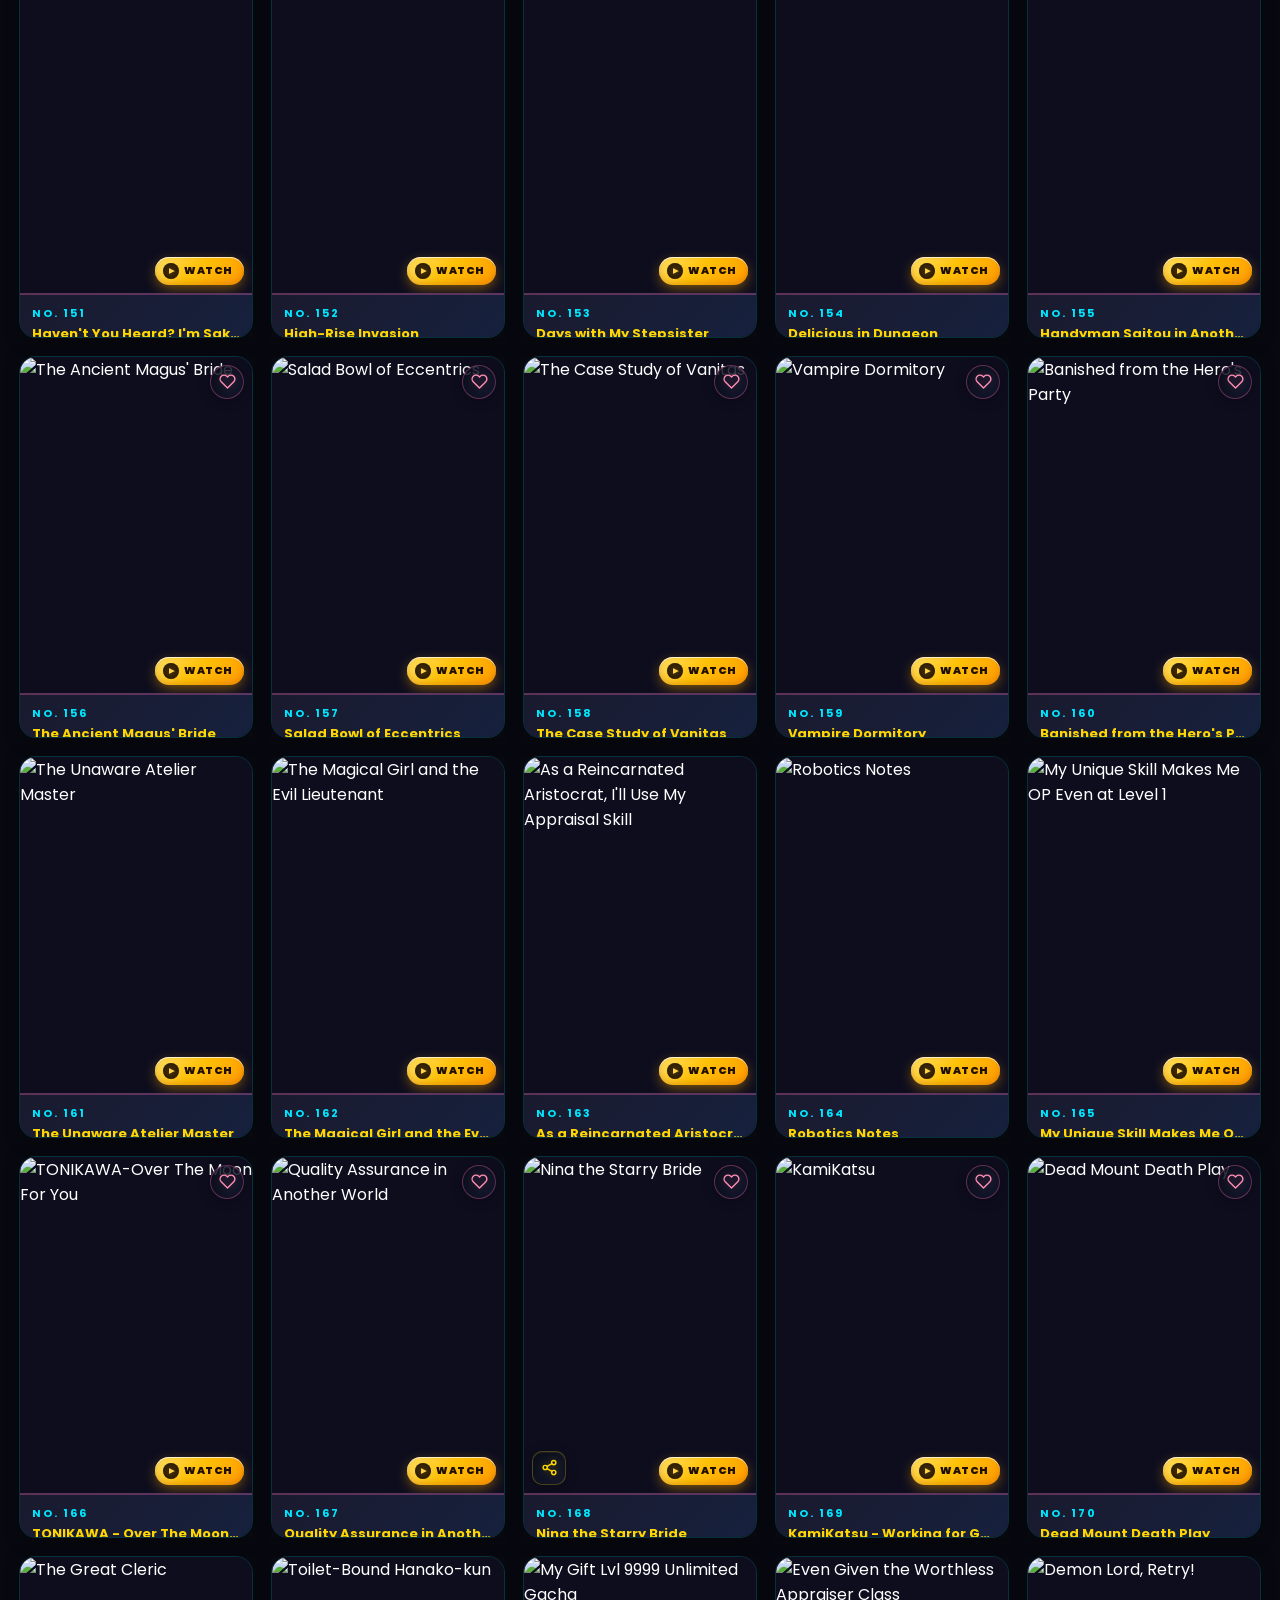
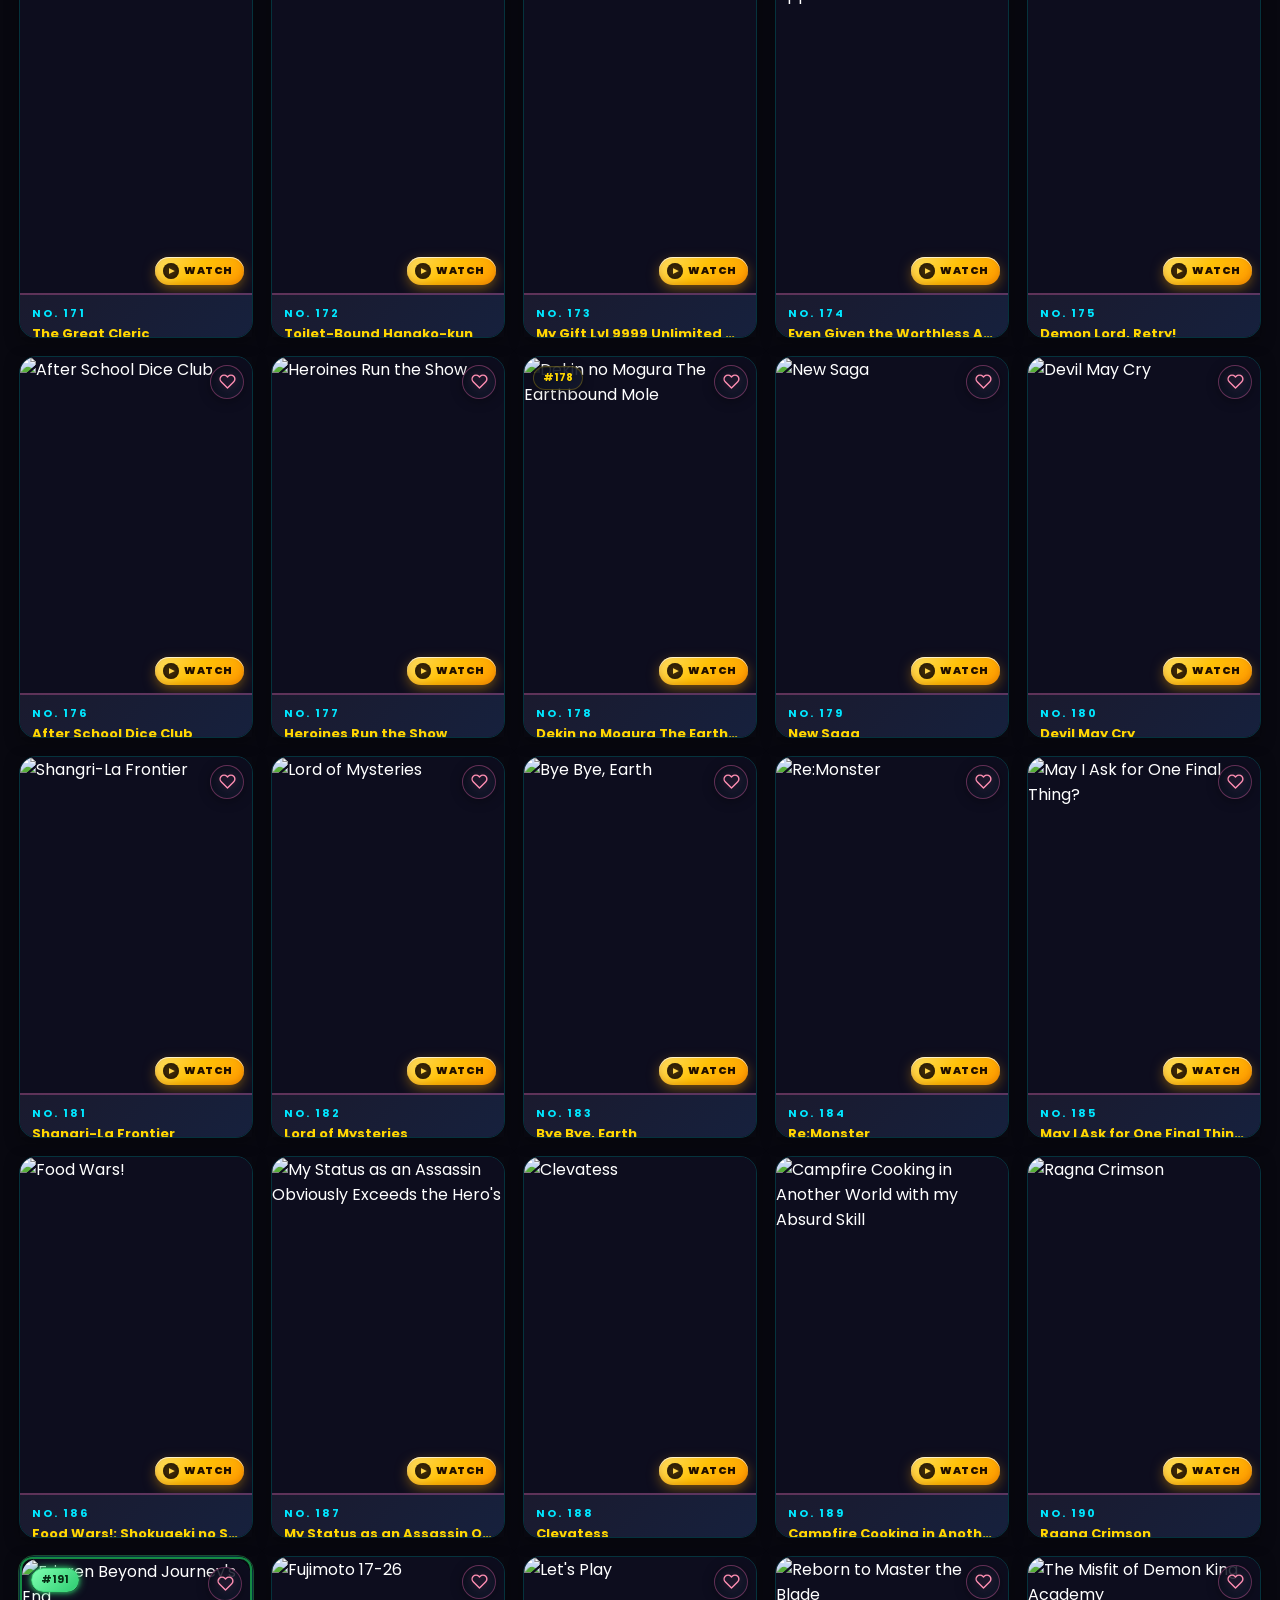
==== commit ab89f2ec: "admin: update watching to Bleach" ====
--- a/index.html
+++ b/index.html
@@ -714,7 +714,7 @@
 
 <!-- hidden data source for the home-page Now Strip + the admin Update Watching/Reading tabs -->
 <div id="statsBarSource" hidden>
-<div class="stats-bar-card"><div class="stats-bar-label">🎬 Currently Watching</div><div class="stats-bar-inner"><div class="stats-bar-poster"><img src="https://s4.anilist.co/file/anilistcdn/media/anime/cover/large/bx185262-95wbx3Y9hCwm.jpg" alt="HELL MODE: The Hardcore Gamer Dominates in Another World with Garbage Balancing"></div><div class="stats-bar-info"><div class="stats-bar-title">HELL MODE: The Hardcore Gamer Dominates in Another World with Garbage Balancing</div><div class="stats-bar-meta">Season-1</div><div class="stats-bar-track"><div class="stats-bar-fill" style="width: 25%;"></div></div><div class="stats-bar-eps">Episode 3 / 12</div></div></div></div>
+<div class="stats-bar-card"><div class="stats-bar-label">🎬 Currently Watching</div><div class="stats-bar-inner"><div class="stats-bar-poster"><img src="https://media.kitsu.app/anime/poster_images/244/large.jpg" alt="Bleach"></div><div class="stats-bar-info"><div class="stats-bar-title">Bleach</div><div class="stats-bar-meta">season-4</div><div class="stats-bar-track"><div class="stats-bar-fill" style="width: 36.88%;"></div></div><div class="stats-bar-eps">Episode 111 / 301</div></div></div></div>
 
   <div class="stats-bar-card"><div class="stats-bar-label">📖 Currently Reading</div><div class="stats-bar-inner"><div class="stats-bar-poster"><img src="https://media.kitsu.app/anime/44973/poster_image/large-ca235304c71f4233e60f6efb3967654d.jpeg" alt="Blue Lock"></div><div class="stats-bar-info"><div class="stats-bar-title">Blue Lock</div><div class="stats-bar-meta">Volume 40</div><div class="stats-bar-track"><div class="stats-bar-fill" style="width: 68%;"></div></div><div class="stats-bar-eps">Chapter 364</div></div></div></div>
   </div>
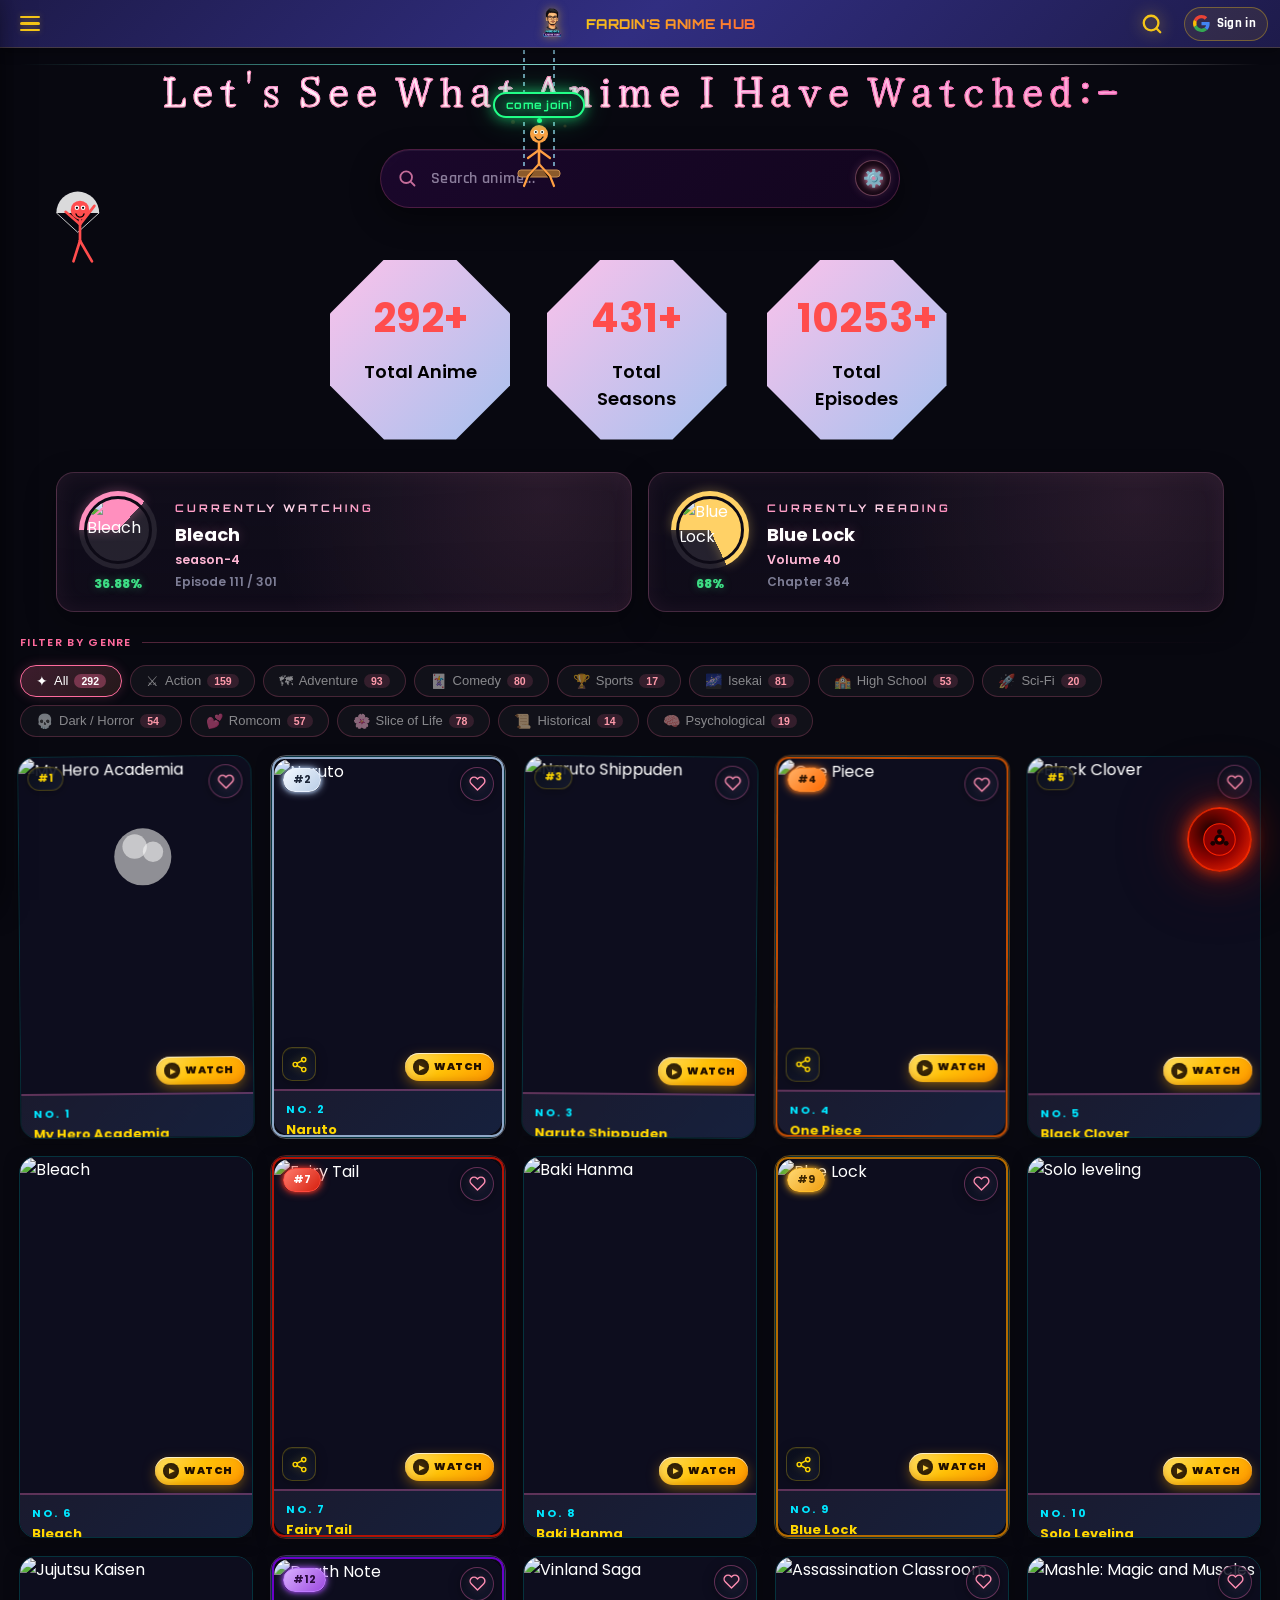
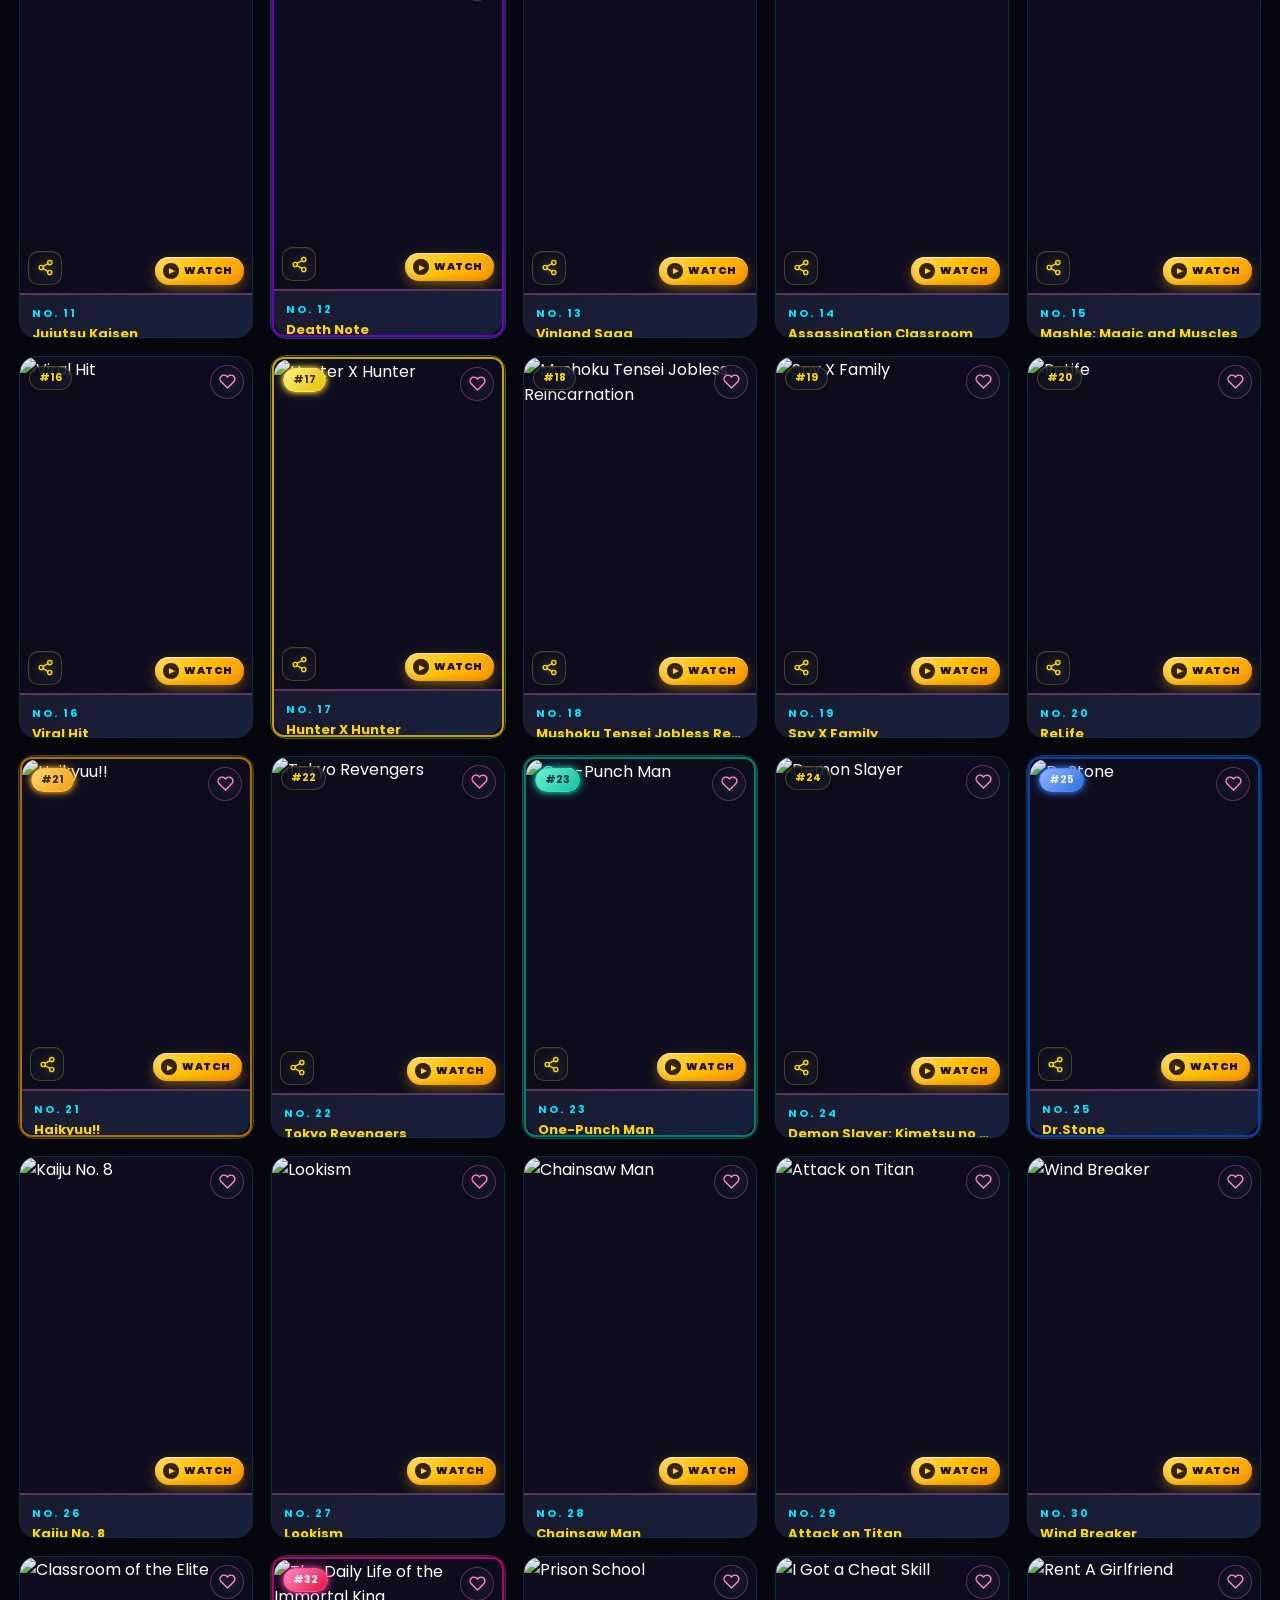
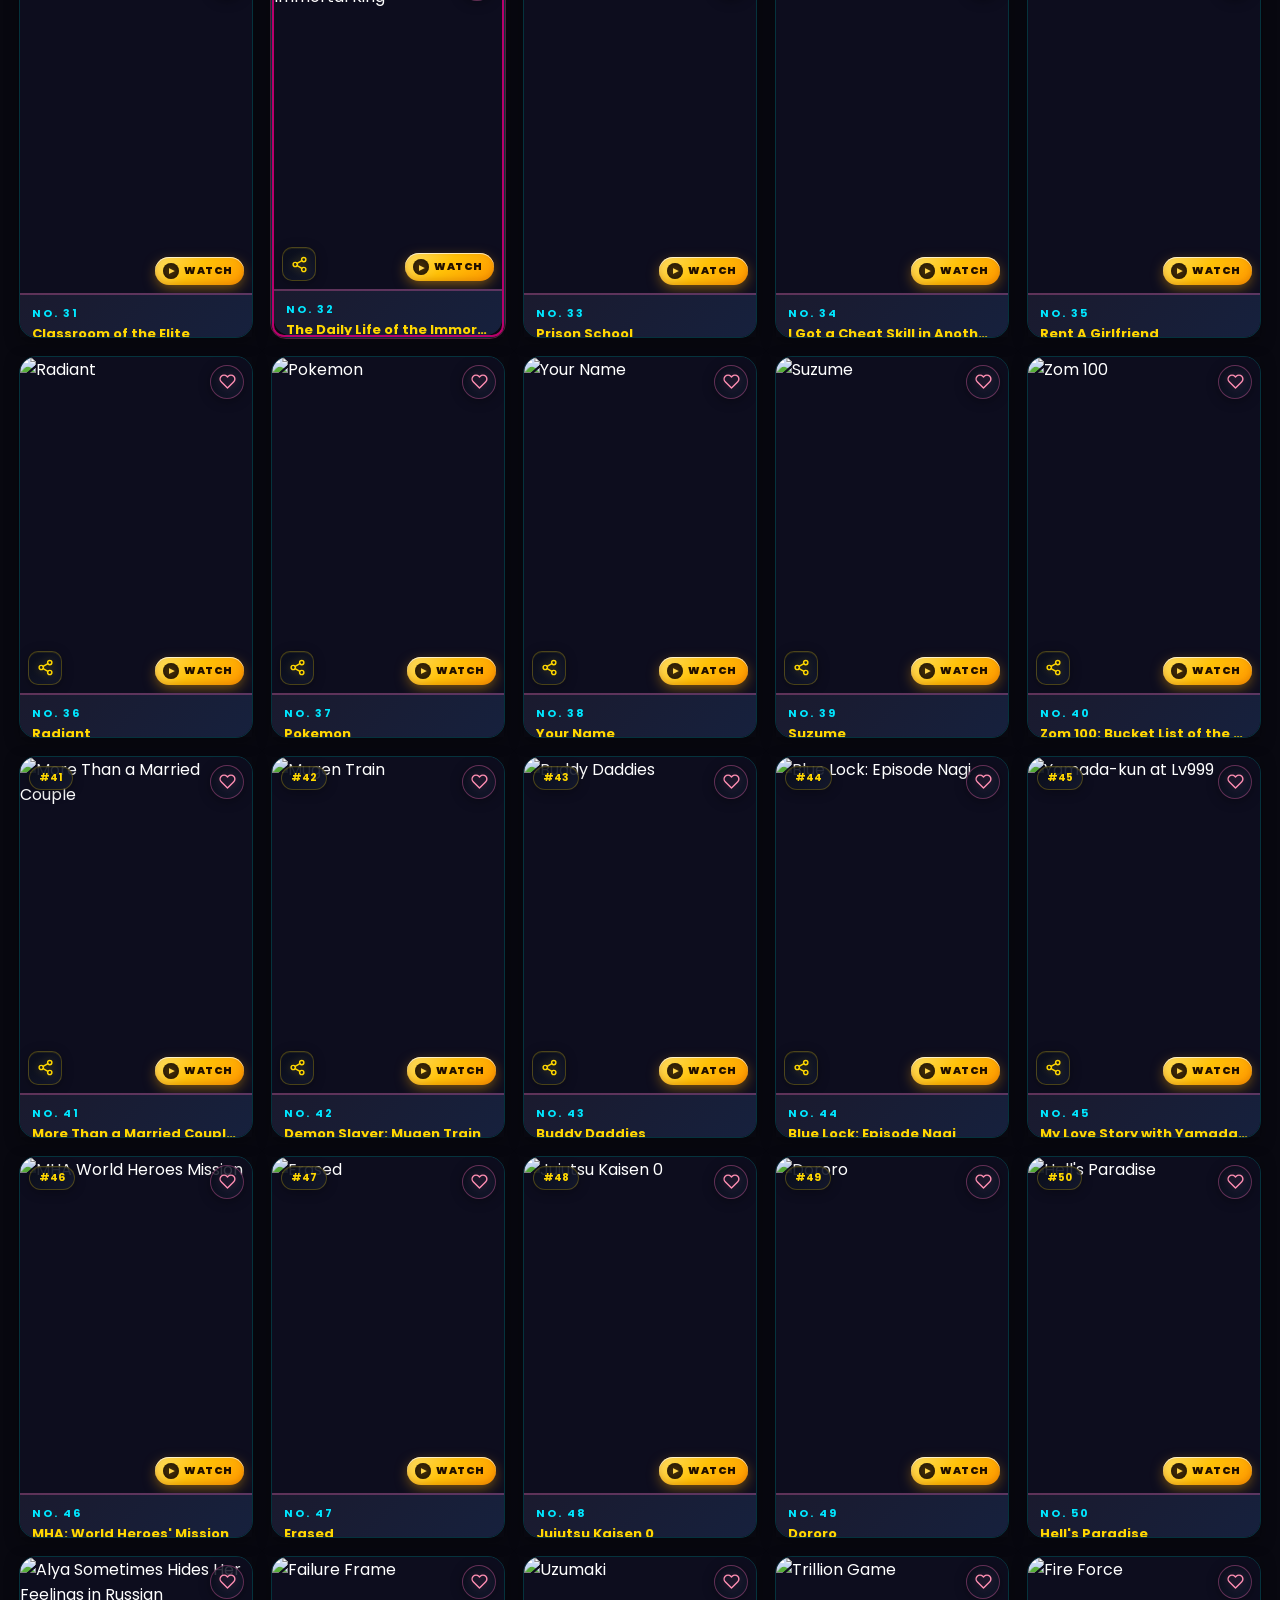
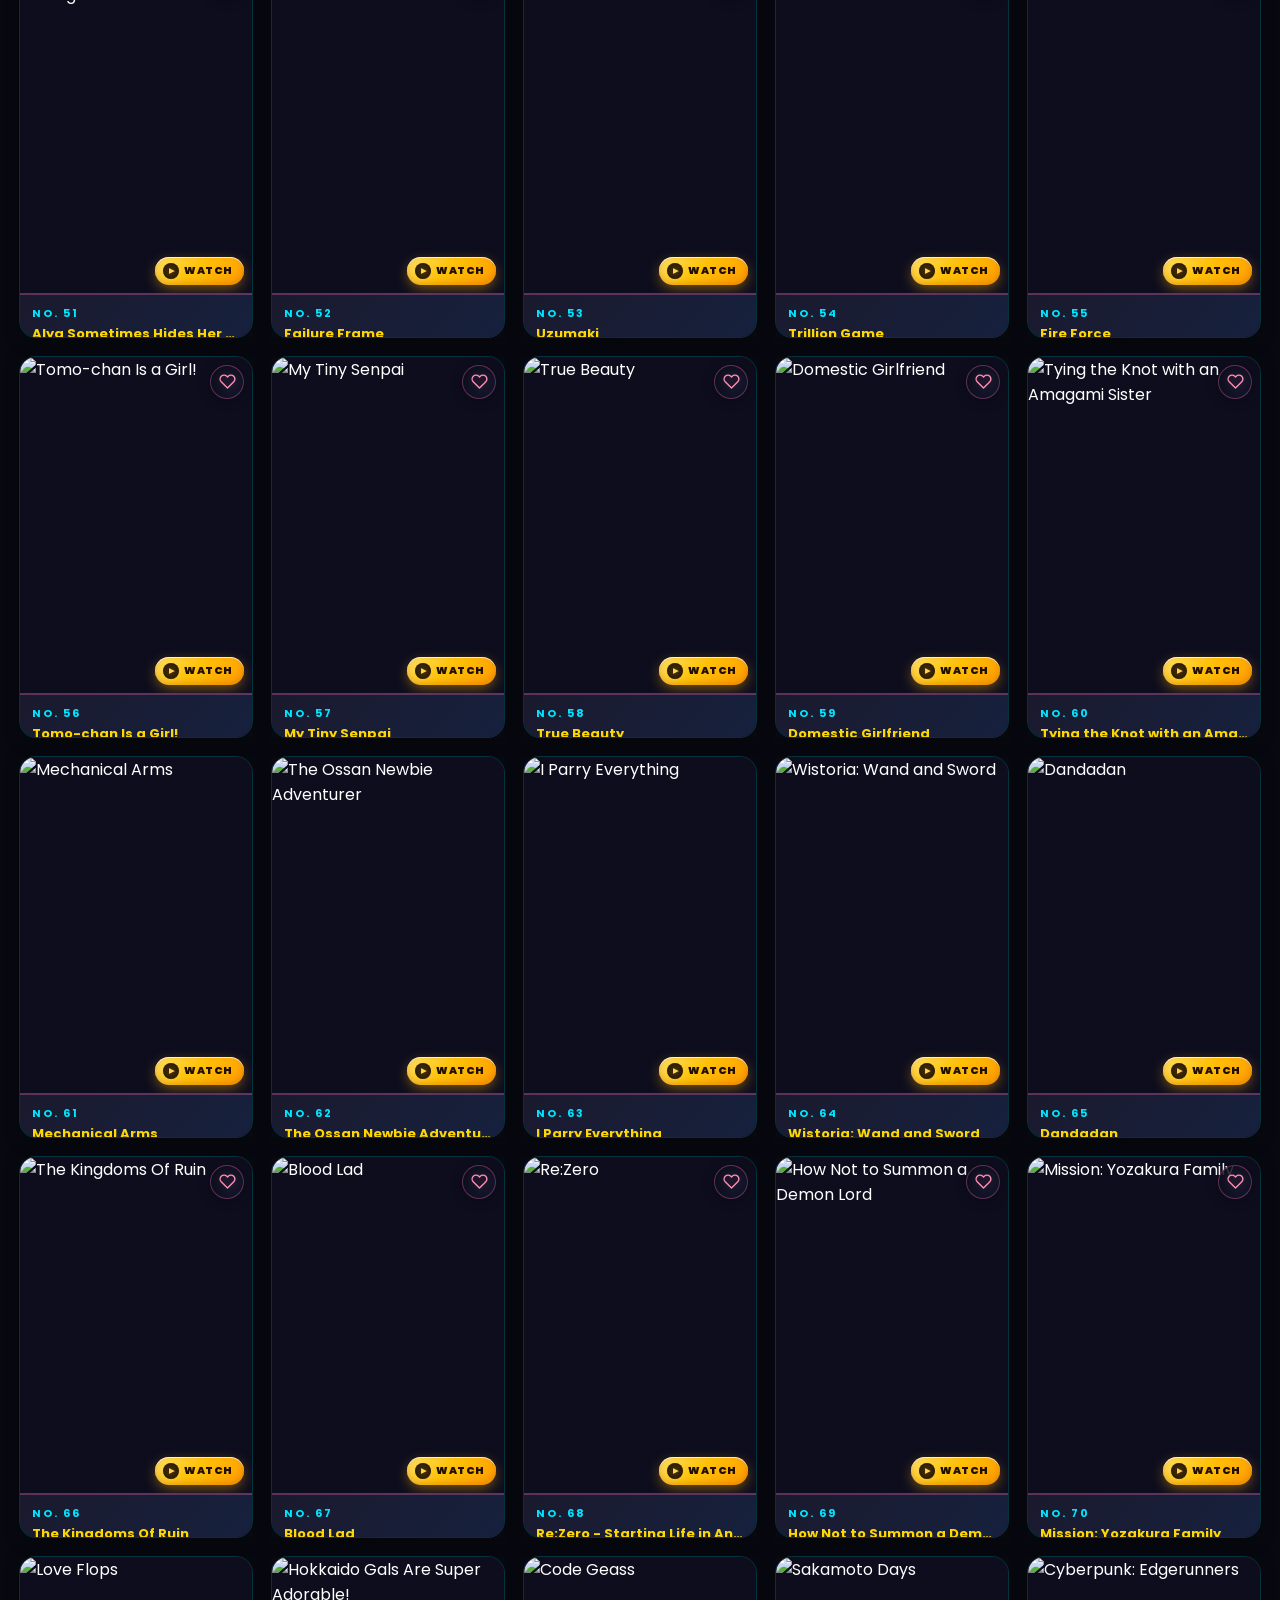
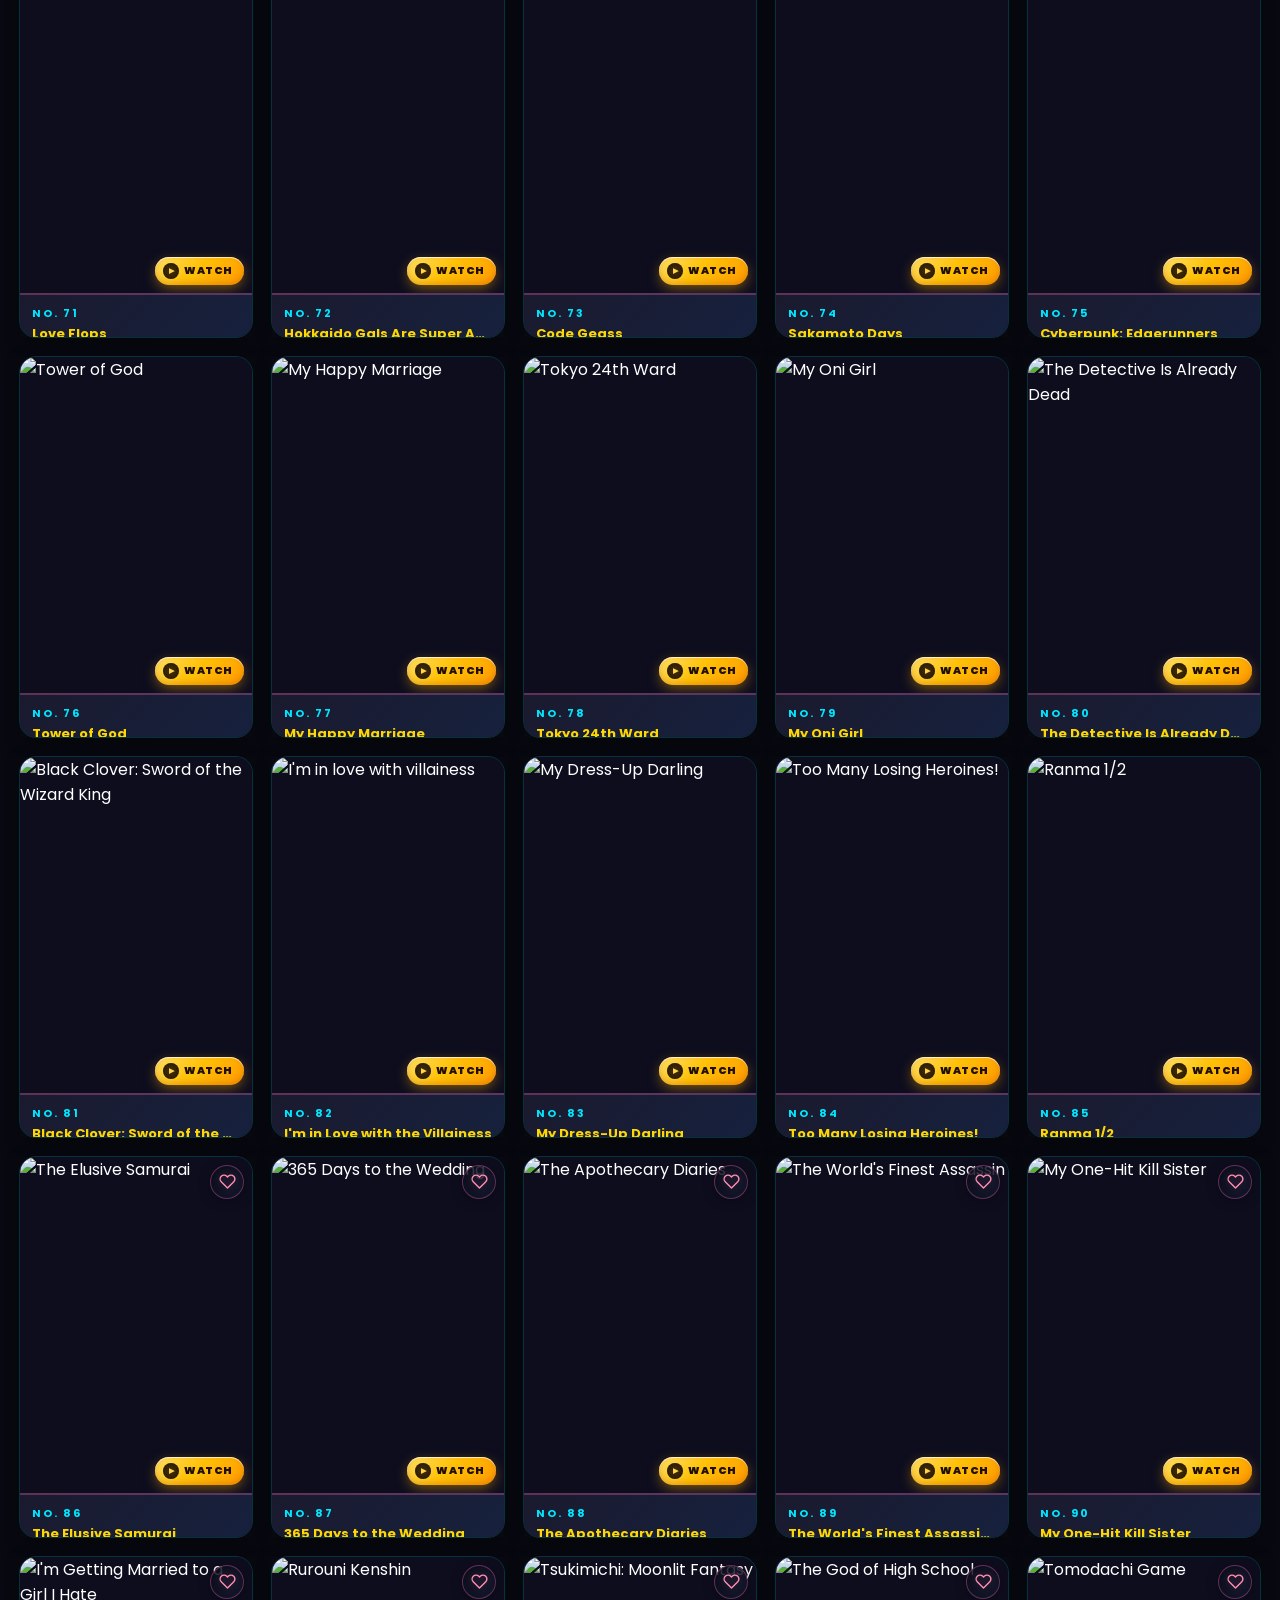
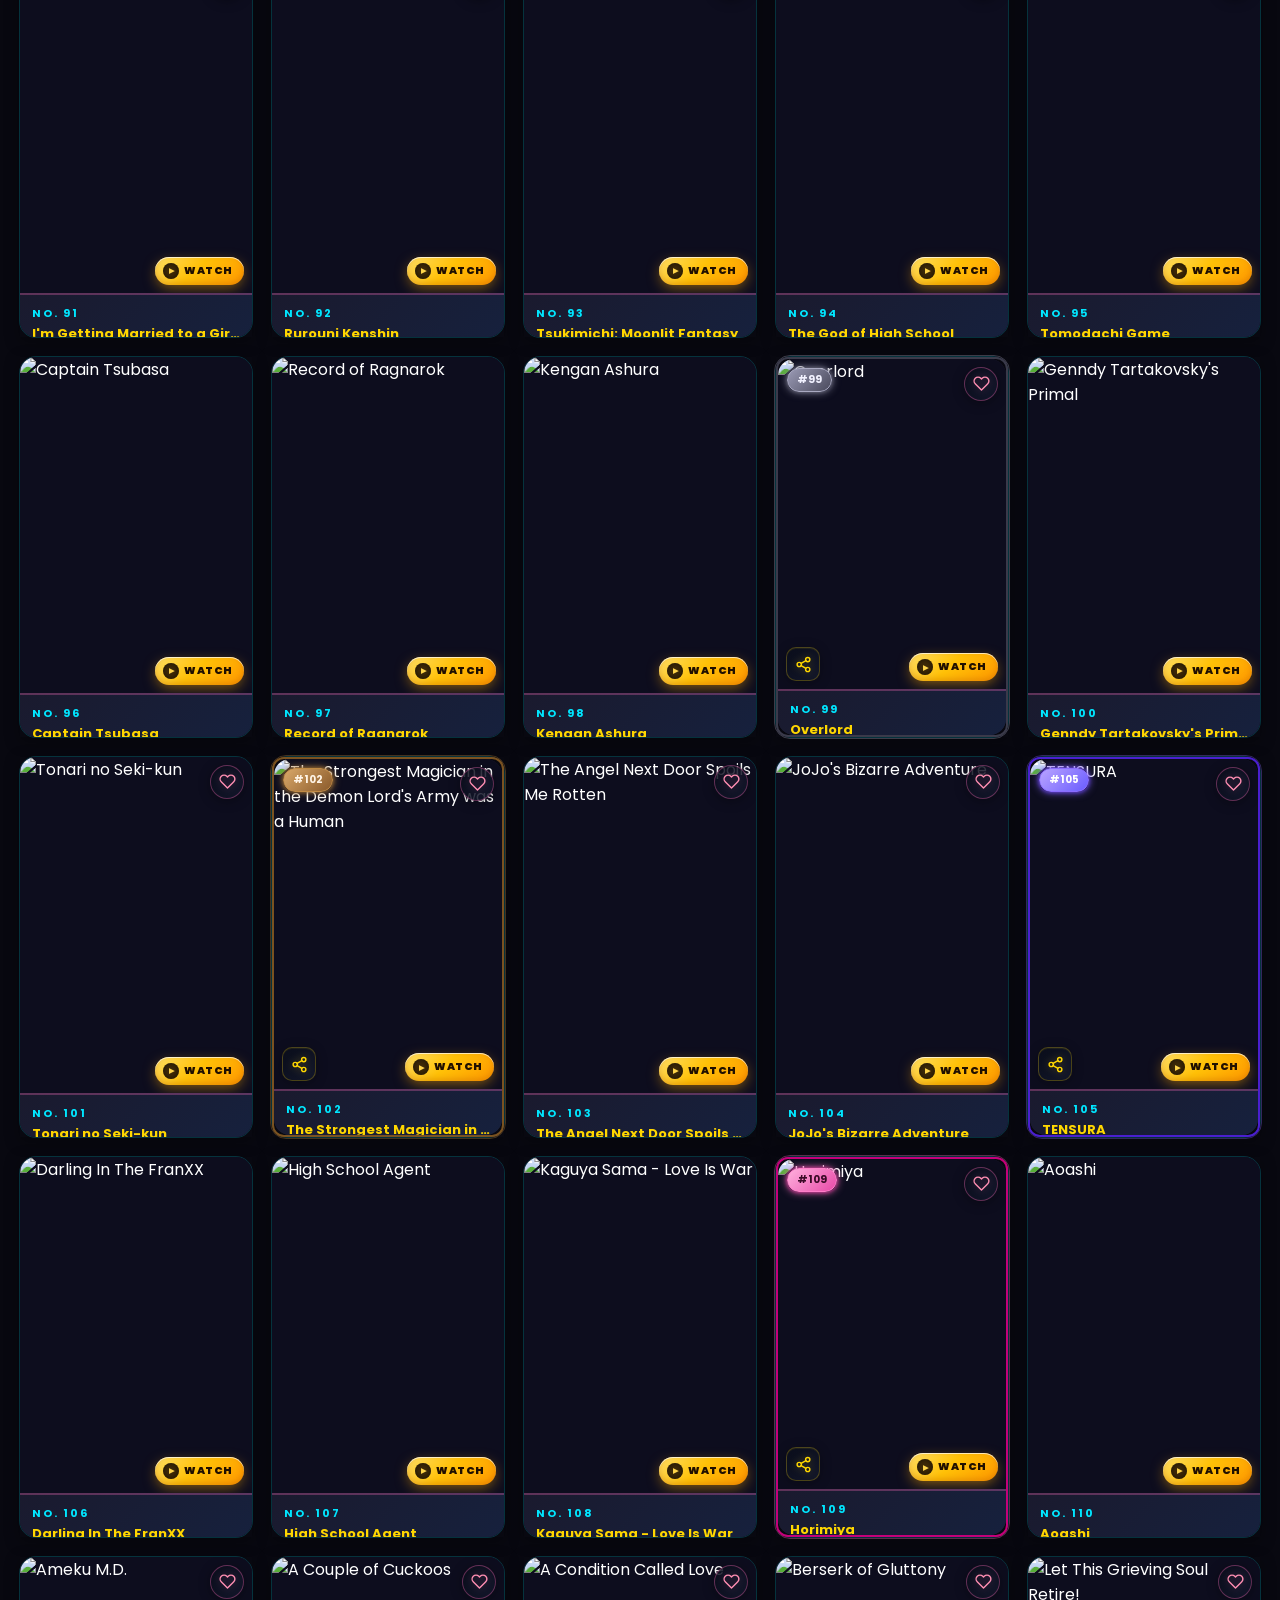
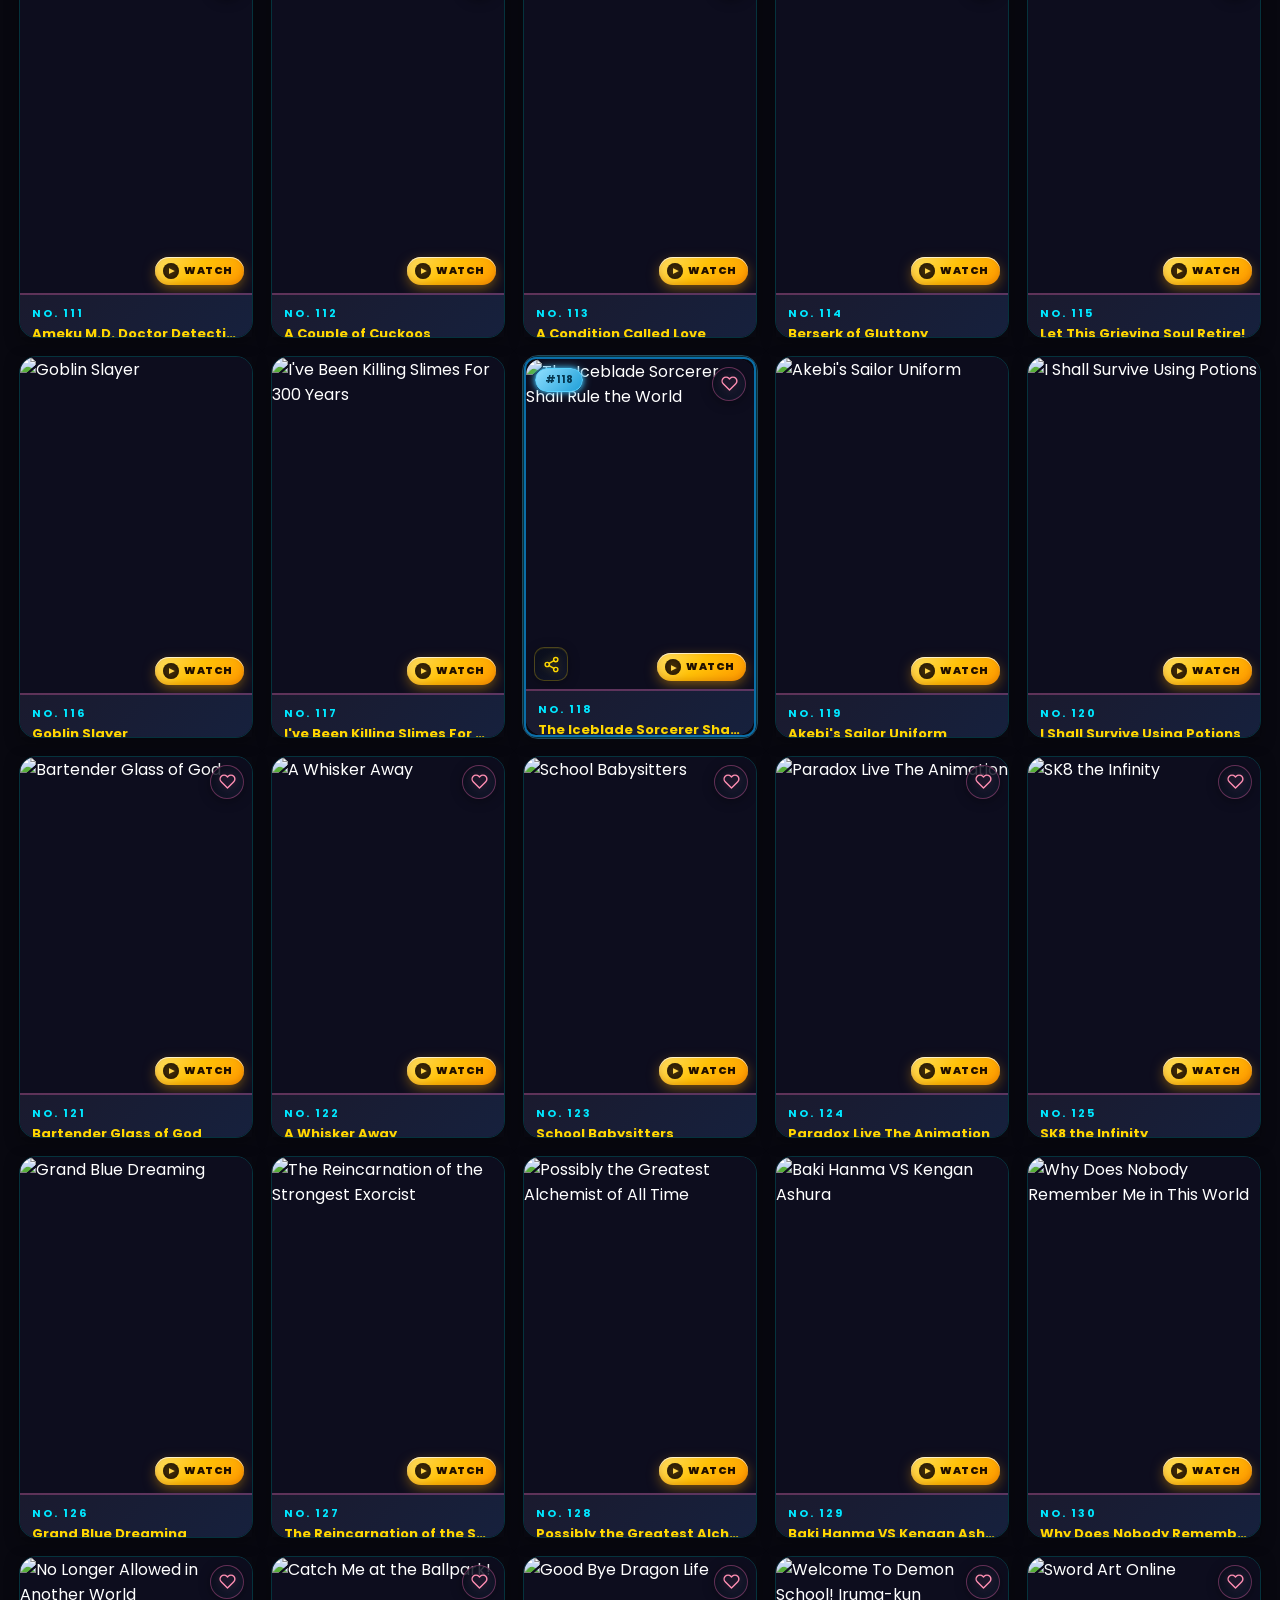
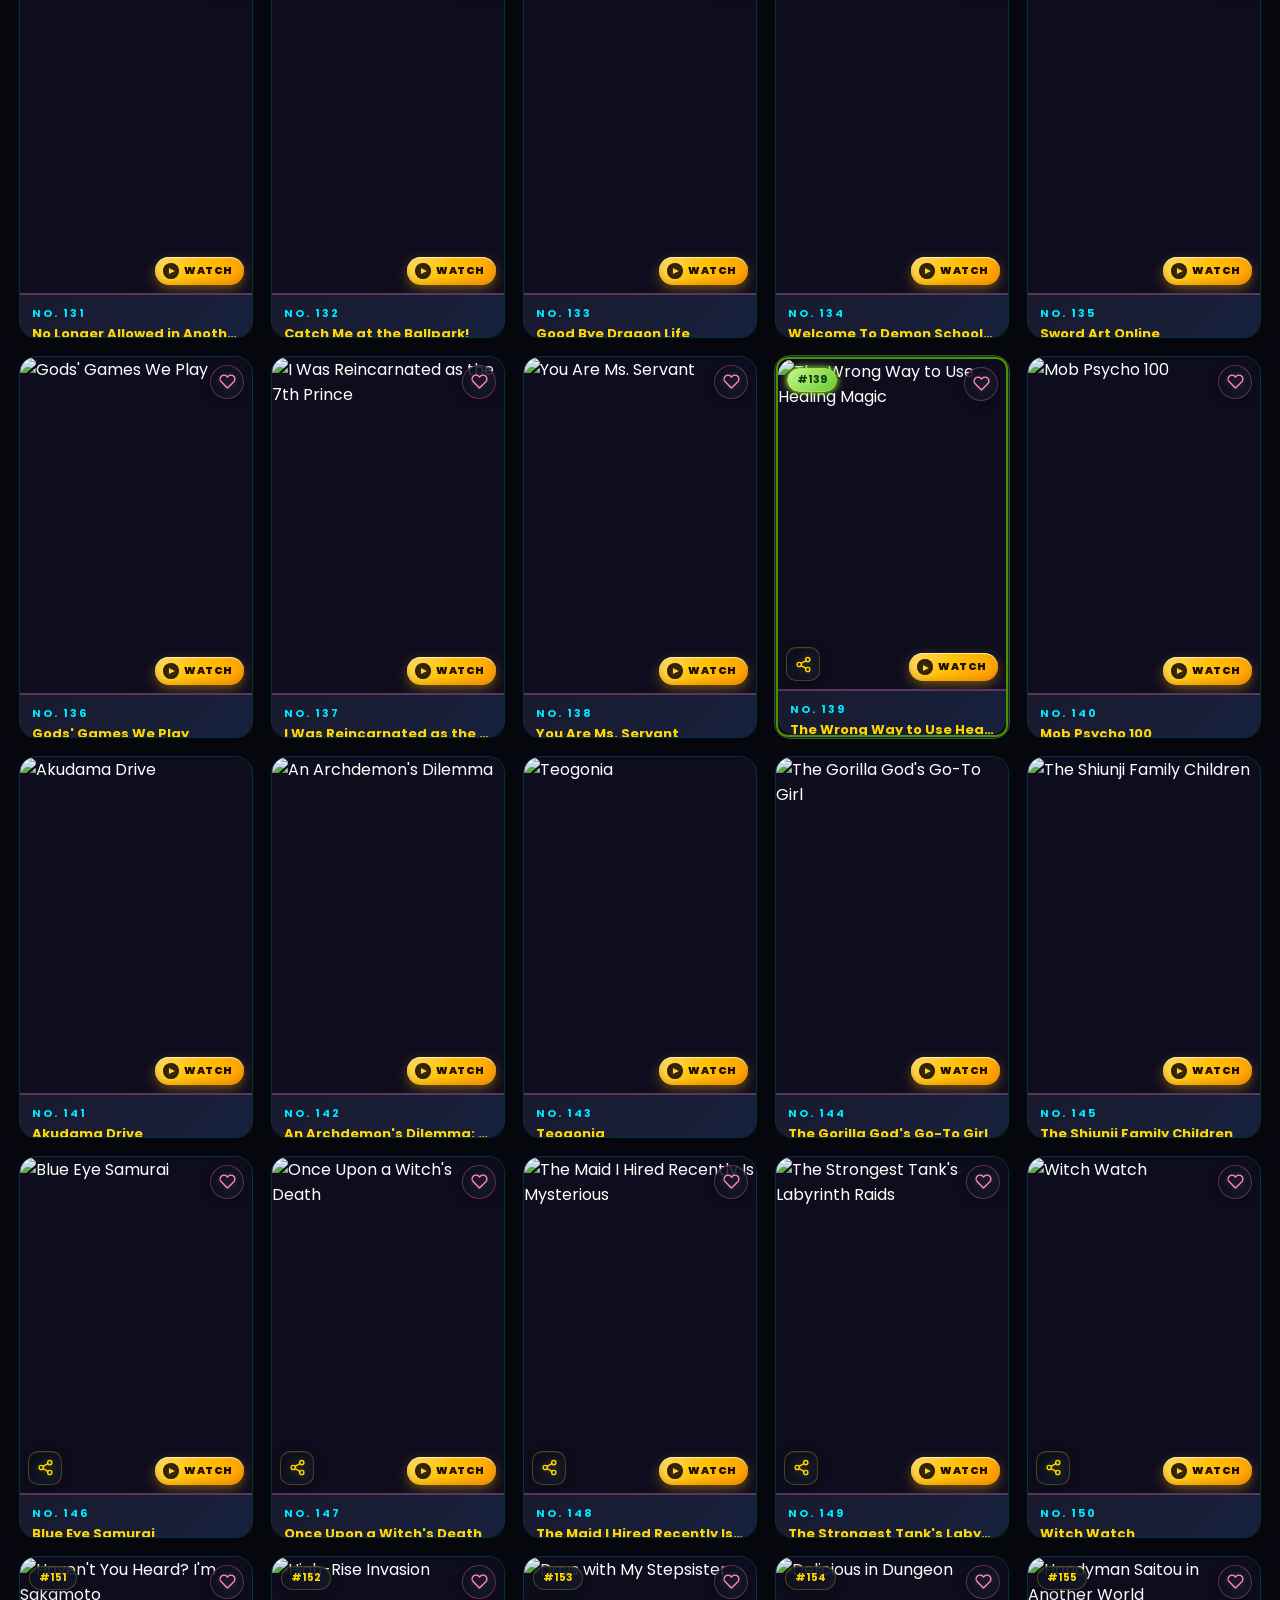
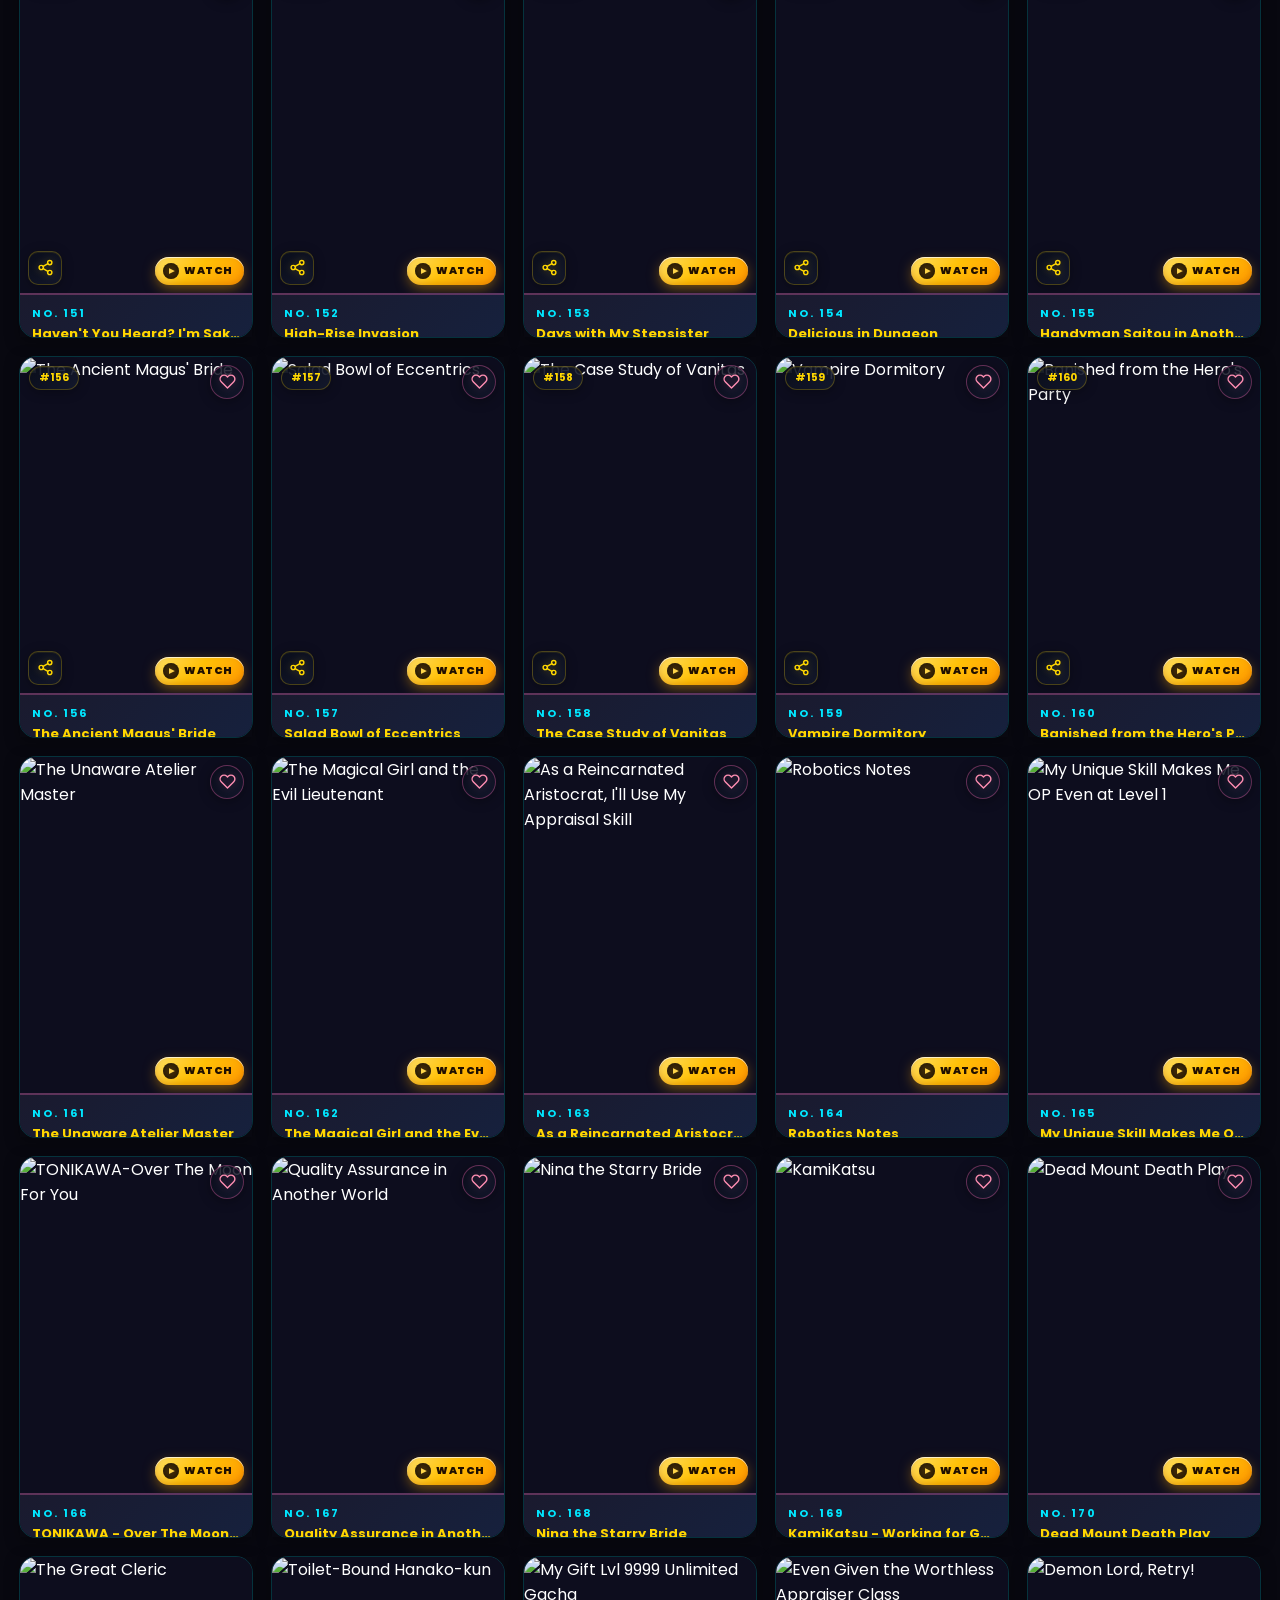
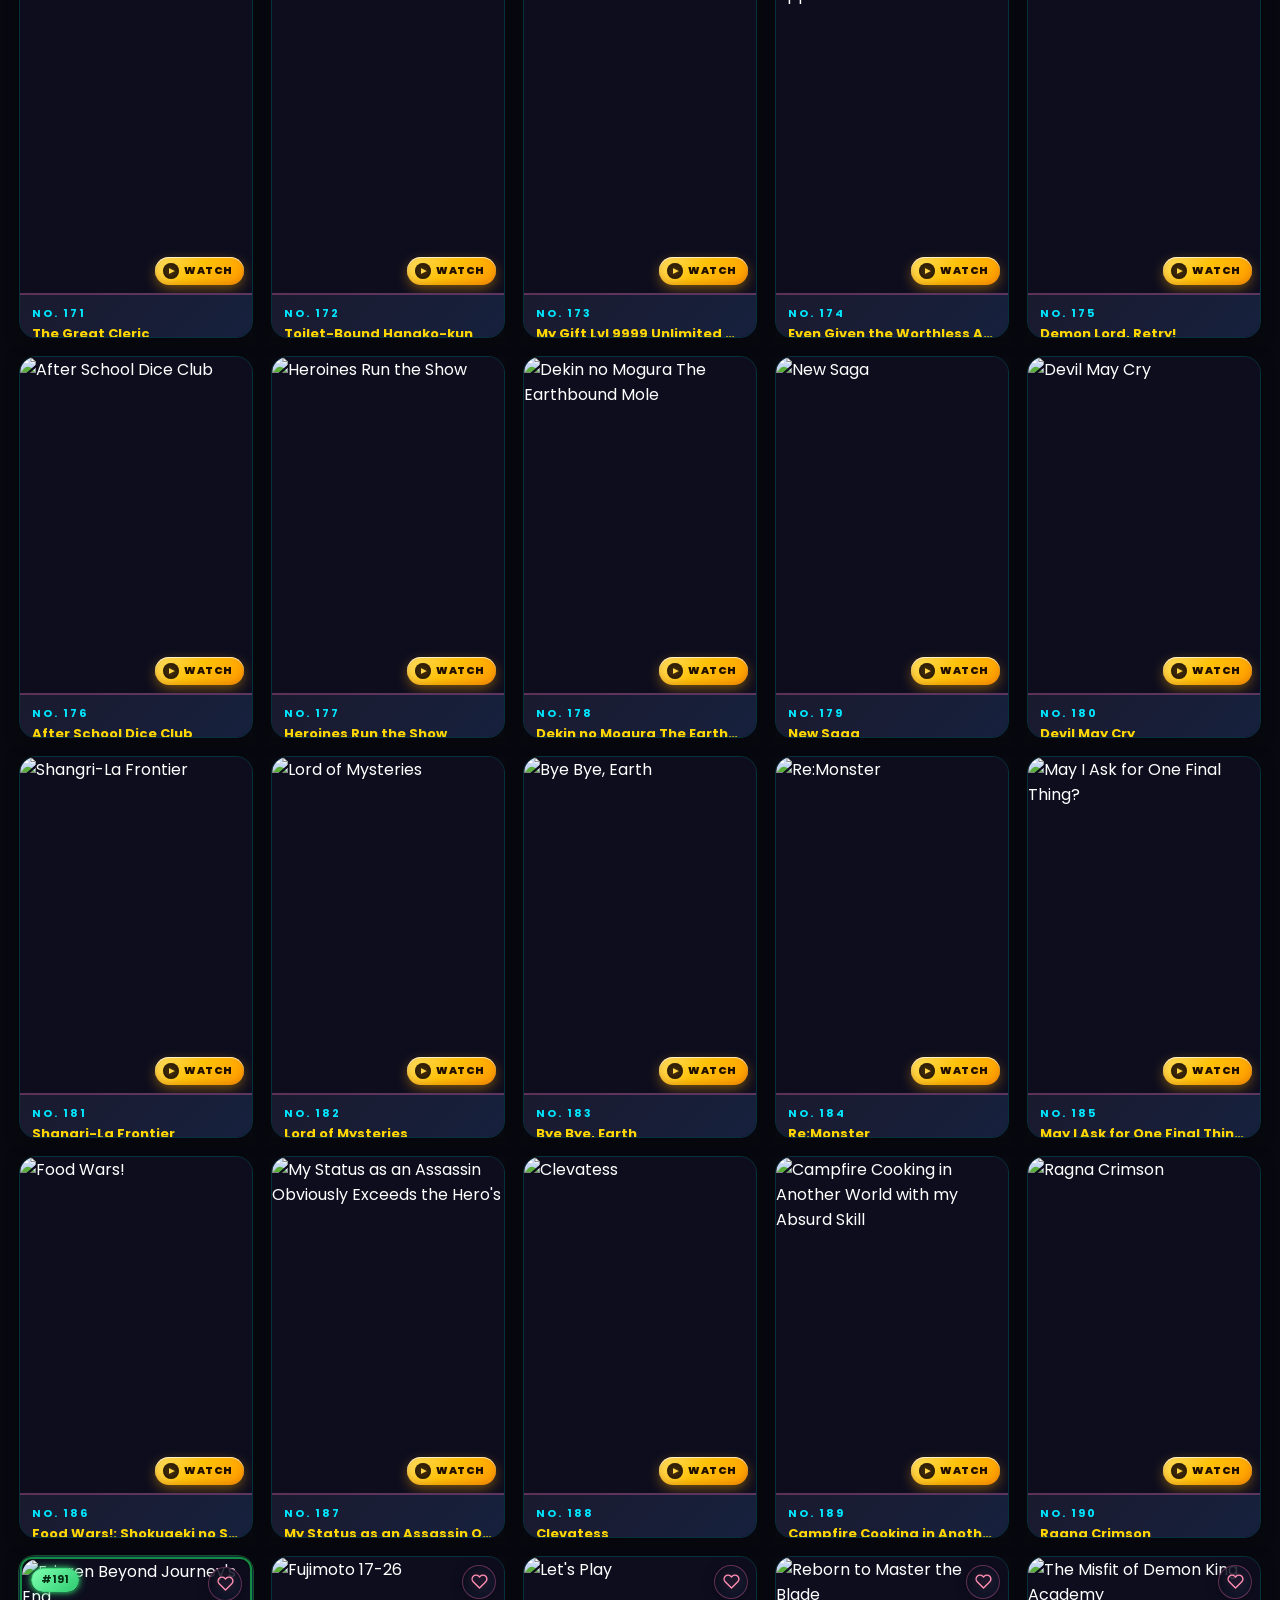
==== commit 0f043e91: "admin: refresh asset cache stamp 202611281730" ====
--- a/index.html
+++ b/index.html
@@ -38,14 +38,14 @@
     }
   }
   </script>
-  <link rel="stylesheet" href="style.css?v=202611281726">
-  <link rel="stylesheet" href="features.css?v=202611281726">
-  <link rel="stylesheet" href="chat-styles.css?v=202611281726">
-<link rel="stylesheet" href="login-otp.css?v=202611281726">
-  <link rel="stylesheet" href="duel-system.css?v=202611281726">
-  <link rel="stylesheet" href="tournament.css?v=202611281726">
-<link rel="stylesheet" href="search-suggest.css?v=202611281726">
-<link rel="stylesheet" href="anime-games.css?v=202611281726">
+  <link rel="stylesheet" href="style.css?v=202611281730">
+  <link rel="stylesheet" href="features.css?v=202611281730">
+  <link rel="stylesheet" href="chat-styles.css?v=202611281730">
+<link rel="stylesheet" href="login-otp.css?v=202611281730">
+  <link rel="stylesheet" href="duel-system.css?v=202611281730">
+  <link rel="stylesheet" href="tournament.css?v=202611281730">
+<link rel="stylesheet" href="search-suggest.css?v=202611281730">
+<link rel="stylesheet" href="anime-games.css?v=202611281730">
   <link href="https://fonts.googleapis.com/css2?family=Orbitron:wght@400;700;900&family=Rajdhani:wght@400;600;700&family=Exo+2:wght@400;600;700&family=Yuji+Syuku&family=Bangers&family=Poppins:wght@400;700&family=Cinzel+Decorative:wght@400;700&display=swap" rel="stylesheet">
   <script async src="https://www.googletagmanager.com/gtag/js?id=G-Q2C92F1GEX"></script>
   <script src="https://cdn.jsdelivr.net/npm/html2canvas@1.4.1/dist/html2canvas.min.js"></script>
@@ -1704,14 +1704,14 @@
     </div>
   </div>
 
-  <script src="duel-system.js?v=202611281726"></script>
-  <script src="tournament.js?v=202611281726"></script>
-  <script src="game-data.js?v=202611281726"></script>
-  <script src="game-data-extra.js?v=202611281726"></script>
-  <script src="game-data-facts.js?v=202611281726"></script>
-  <script src="anime-search.js?v=202611281726"></script>
-  <script src="anime-games.js?v=202611281726"></script>
-  <script src="quest-data.js?v=202611281726"></script>
+  <script src="duel-system.js?v=202611281730"></script>
+  <script src="tournament.js?v=202611281730"></script>
+  <script src="game-data.js?v=202611281730"></script>
+  <script src="game-data-extra.js?v=202611281730"></script>
+  <script src="game-data-facts.js?v=202611281730"></script>
+  <script src="anime-search.js?v=202611281730"></script>
+  <script src="anime-games.js?v=202611281730"></script>
+  <script src="quest-data.js?v=202611281730"></script>
     <!-- === 🔐 LOGIN / CREATE ACCOUNT — email or phone + password, or Google === -->
     <div class="lg-overlay" id="loginPage" hidden>
       <div class="lg-card" role="dialog" aria-modal="true" aria-labelledby="lgTitle">
@@ -1864,14 +1864,14 @@
 
   <script src="https://accounts.google.com/gsi/client" async defer></script>
 <script src="https://cdn.jsdelivr.net/npm/@supabase/supabase-js@2"></script>
-  <script src="anime-fetch.js?v=202611281726"></script>
-<script src="site-knowledge.js?v=202611281726"></script>
-<script src="anime-data.js?v=202611281726"></script>
-<script src="watch-links.js?v=202611281726"></script>
-<script src="script.js?v=202611281726"></script>
-<script src="login-otp.js?v=202611281726"></script>
-<script src="wishlist.js?v=202611281726"></script>
-<script src="chat-cloud.js?v=202611281726"></script>
+  <script src="anime-fetch.js?v=202611281730"></script>
+<script src="site-knowledge.js?v=202611281730"></script>
+<script src="anime-data.js?v=202611281730"></script>
+<script src="watch-links.js?v=202611281730"></script>
+<script src="script.js?v=202611281730"></script>
+<script src="login-otp.js?v=202611281730"></script>
+<script src="wishlist.js?v=202611281730"></script>
+<script src="chat-cloud.js?v=202611281730"></script>
 
 <!-- === 💖 WISH LIST === -->
 <div class="wl-overlay" id="wlOverlay" hidden>
@@ -2257,9 +2257,9 @@
     <p>&copy; All rights reserved - Fardin's Anime Hub</p>
   </footer>
 
-  <script src="tierlist.js?v=202611281726"></script>
+  <script src="tierlist.js?v=202611281730"></script>
   <script src="shortcuts.js"></script>
   <script src="perf-guard.js"></script>
-  <script src="stickmen.js?v=202611281726"></script>
+  <script src="stickmen.js?v=202611281730"></script>
 </body>
 </html>
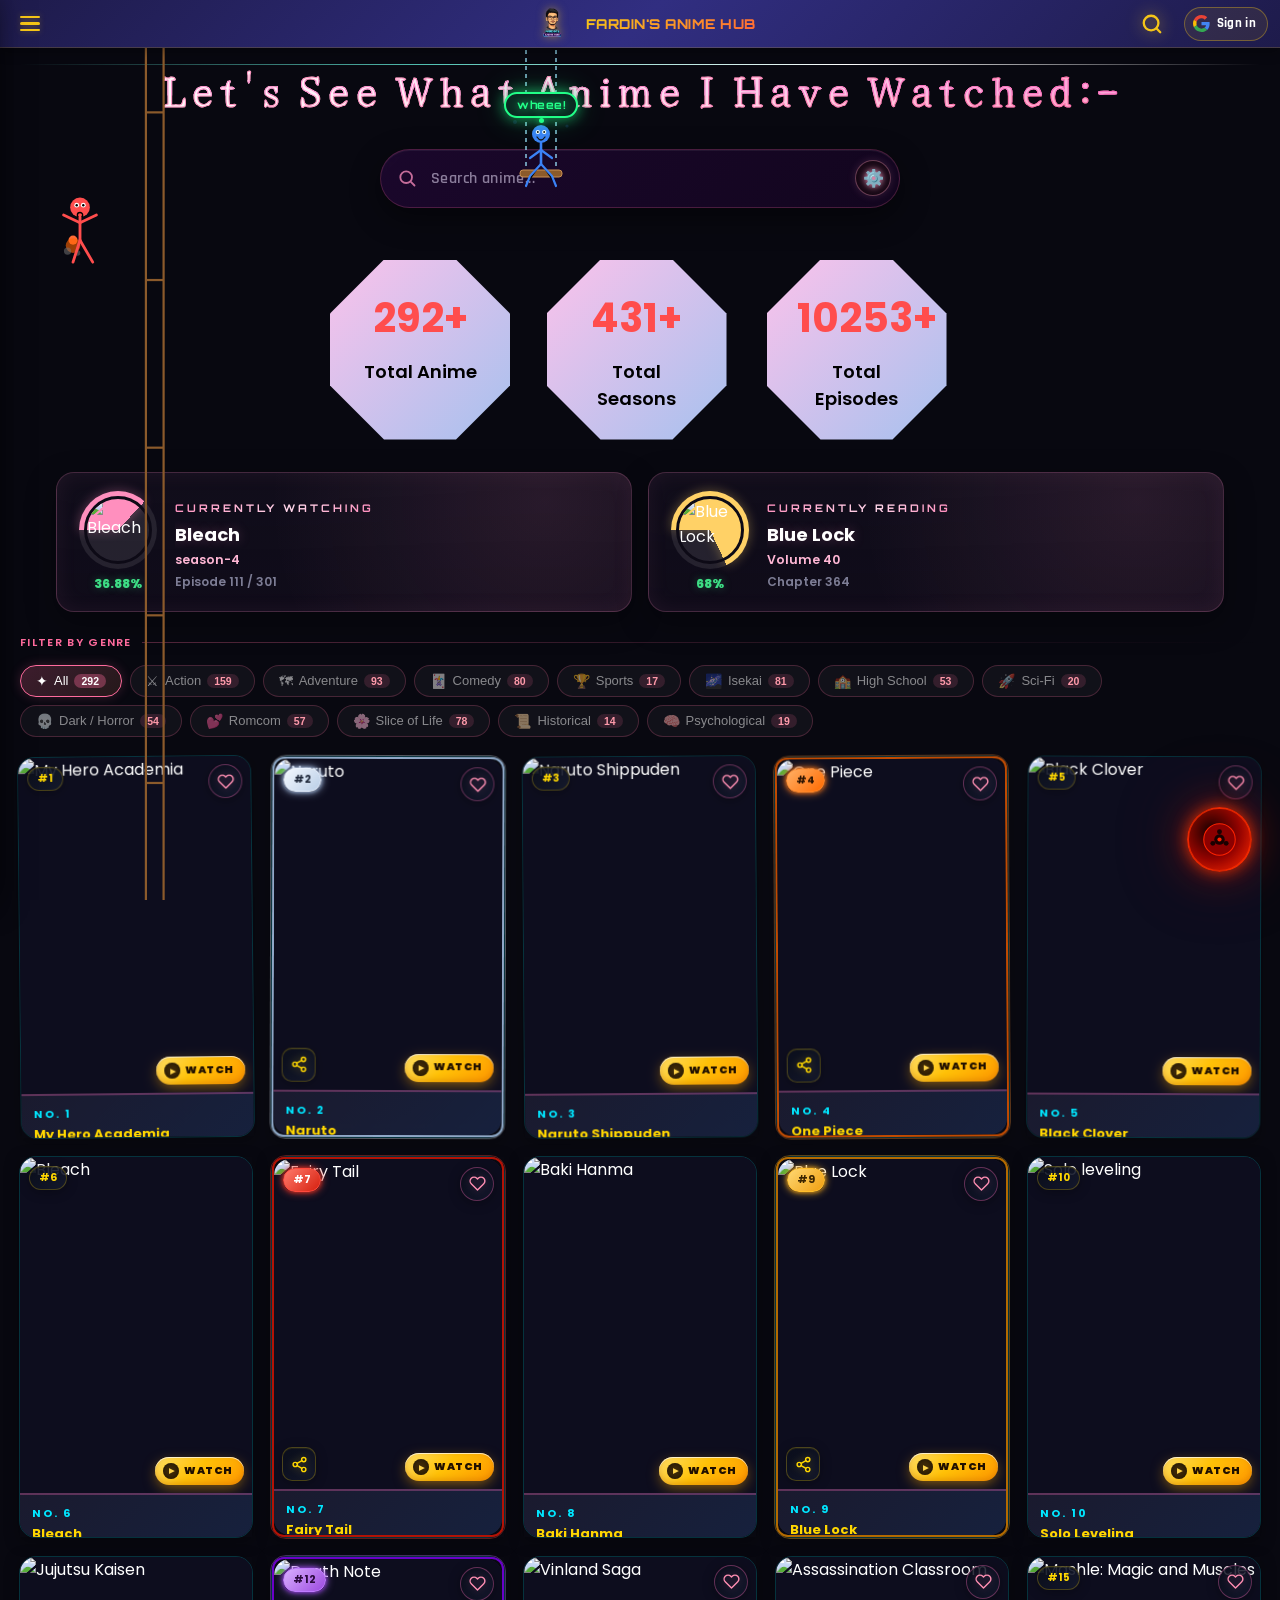
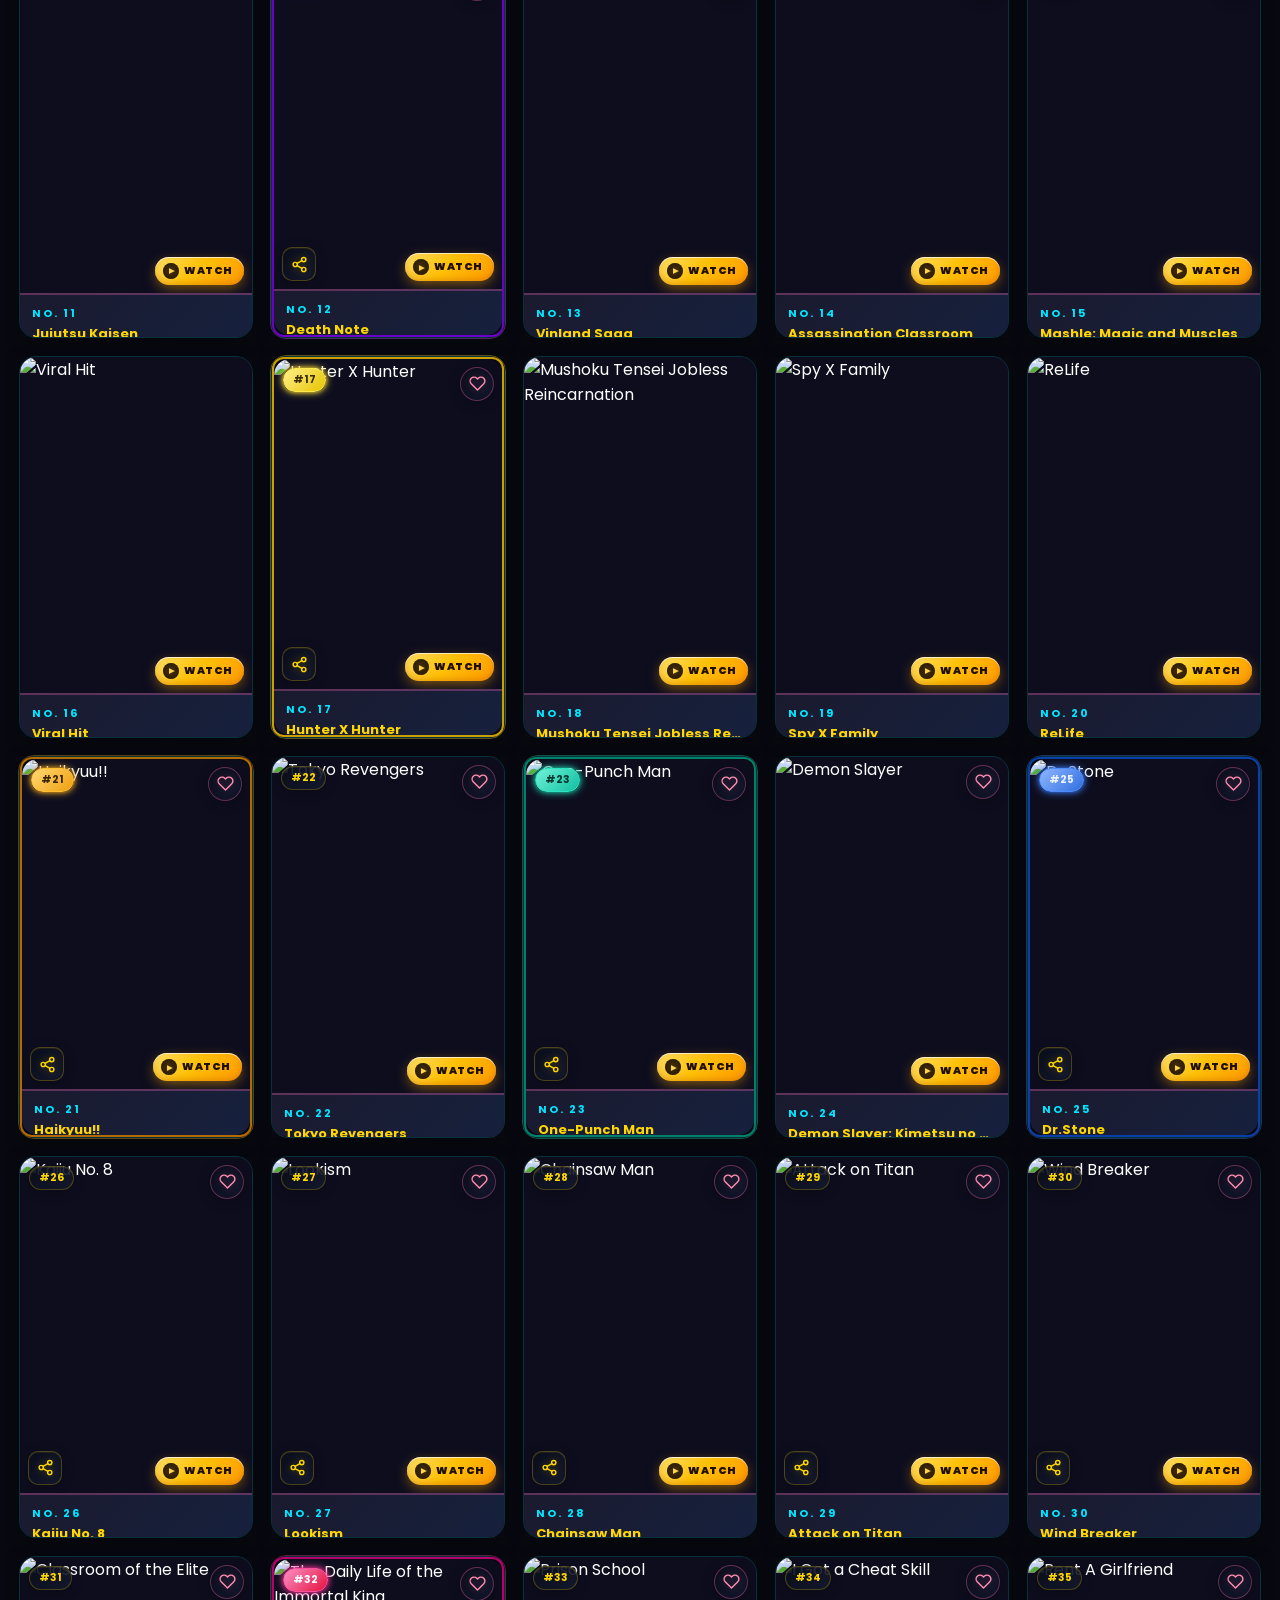
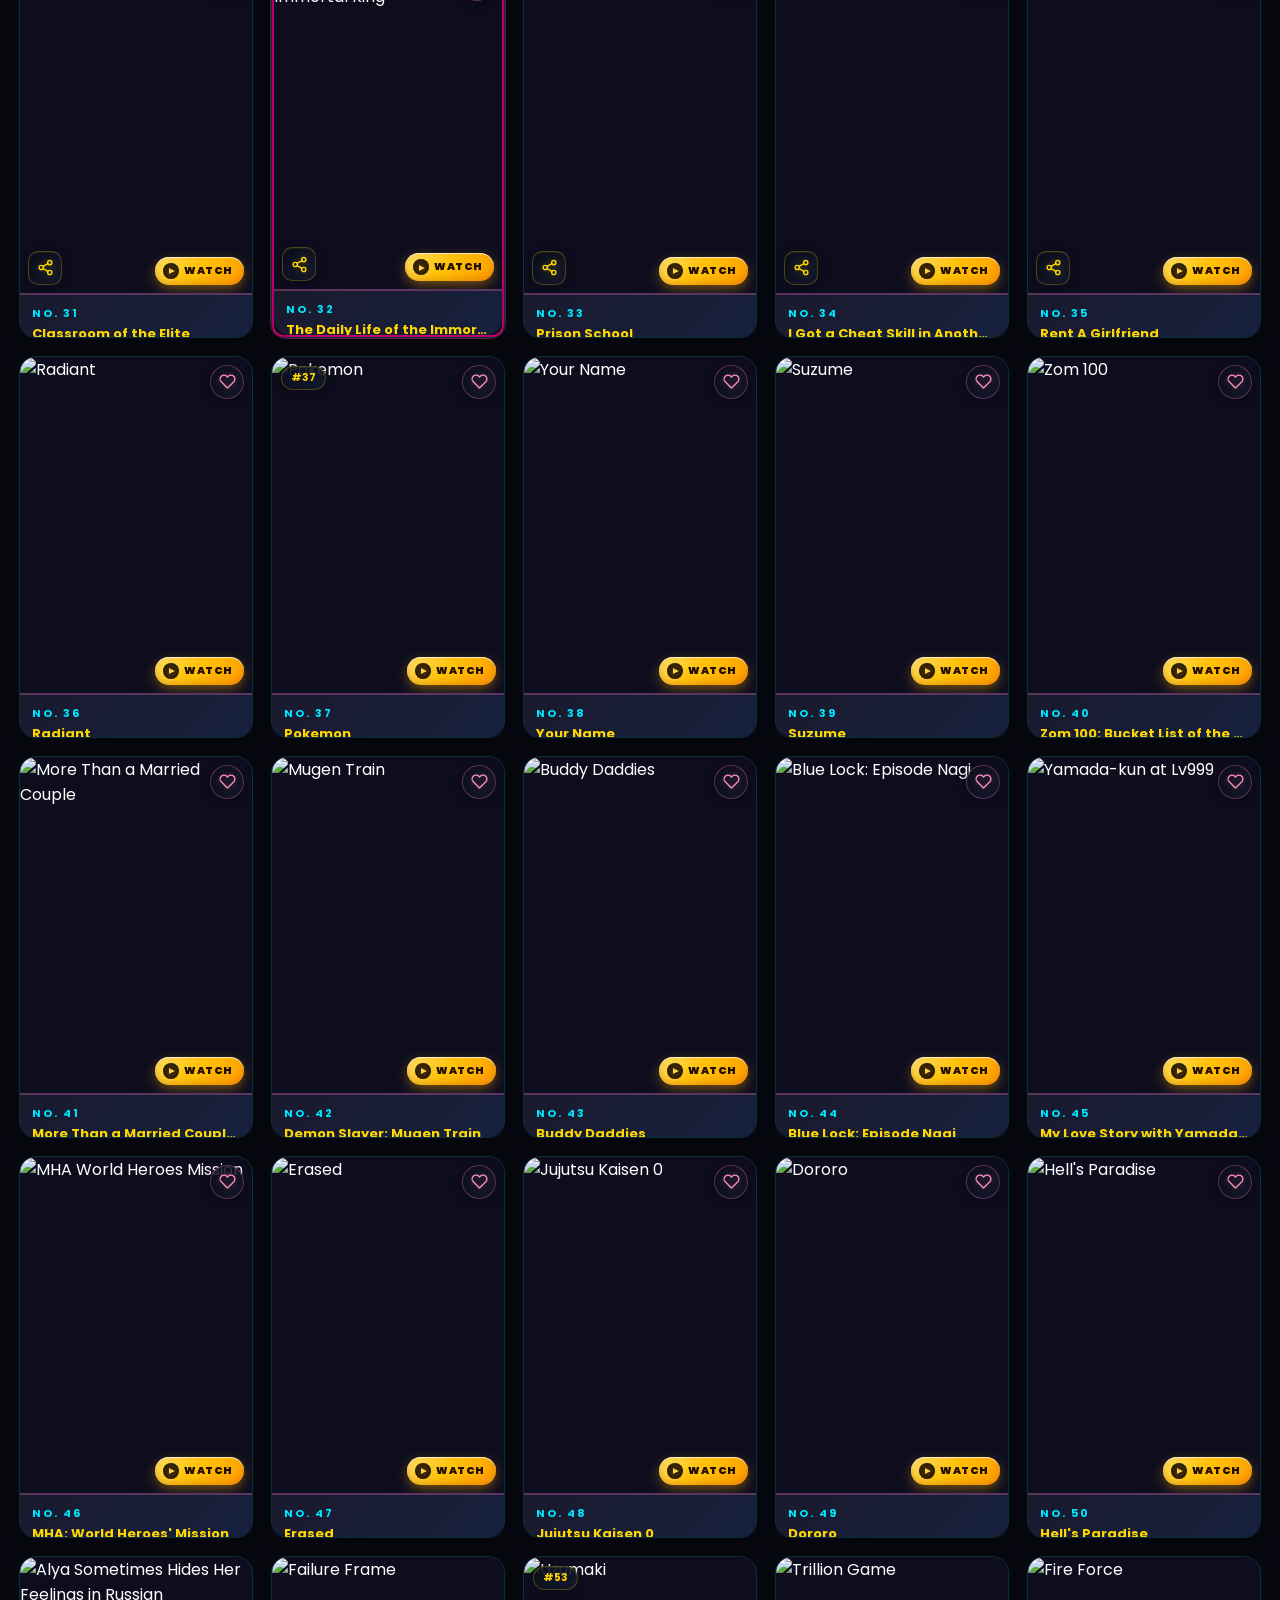
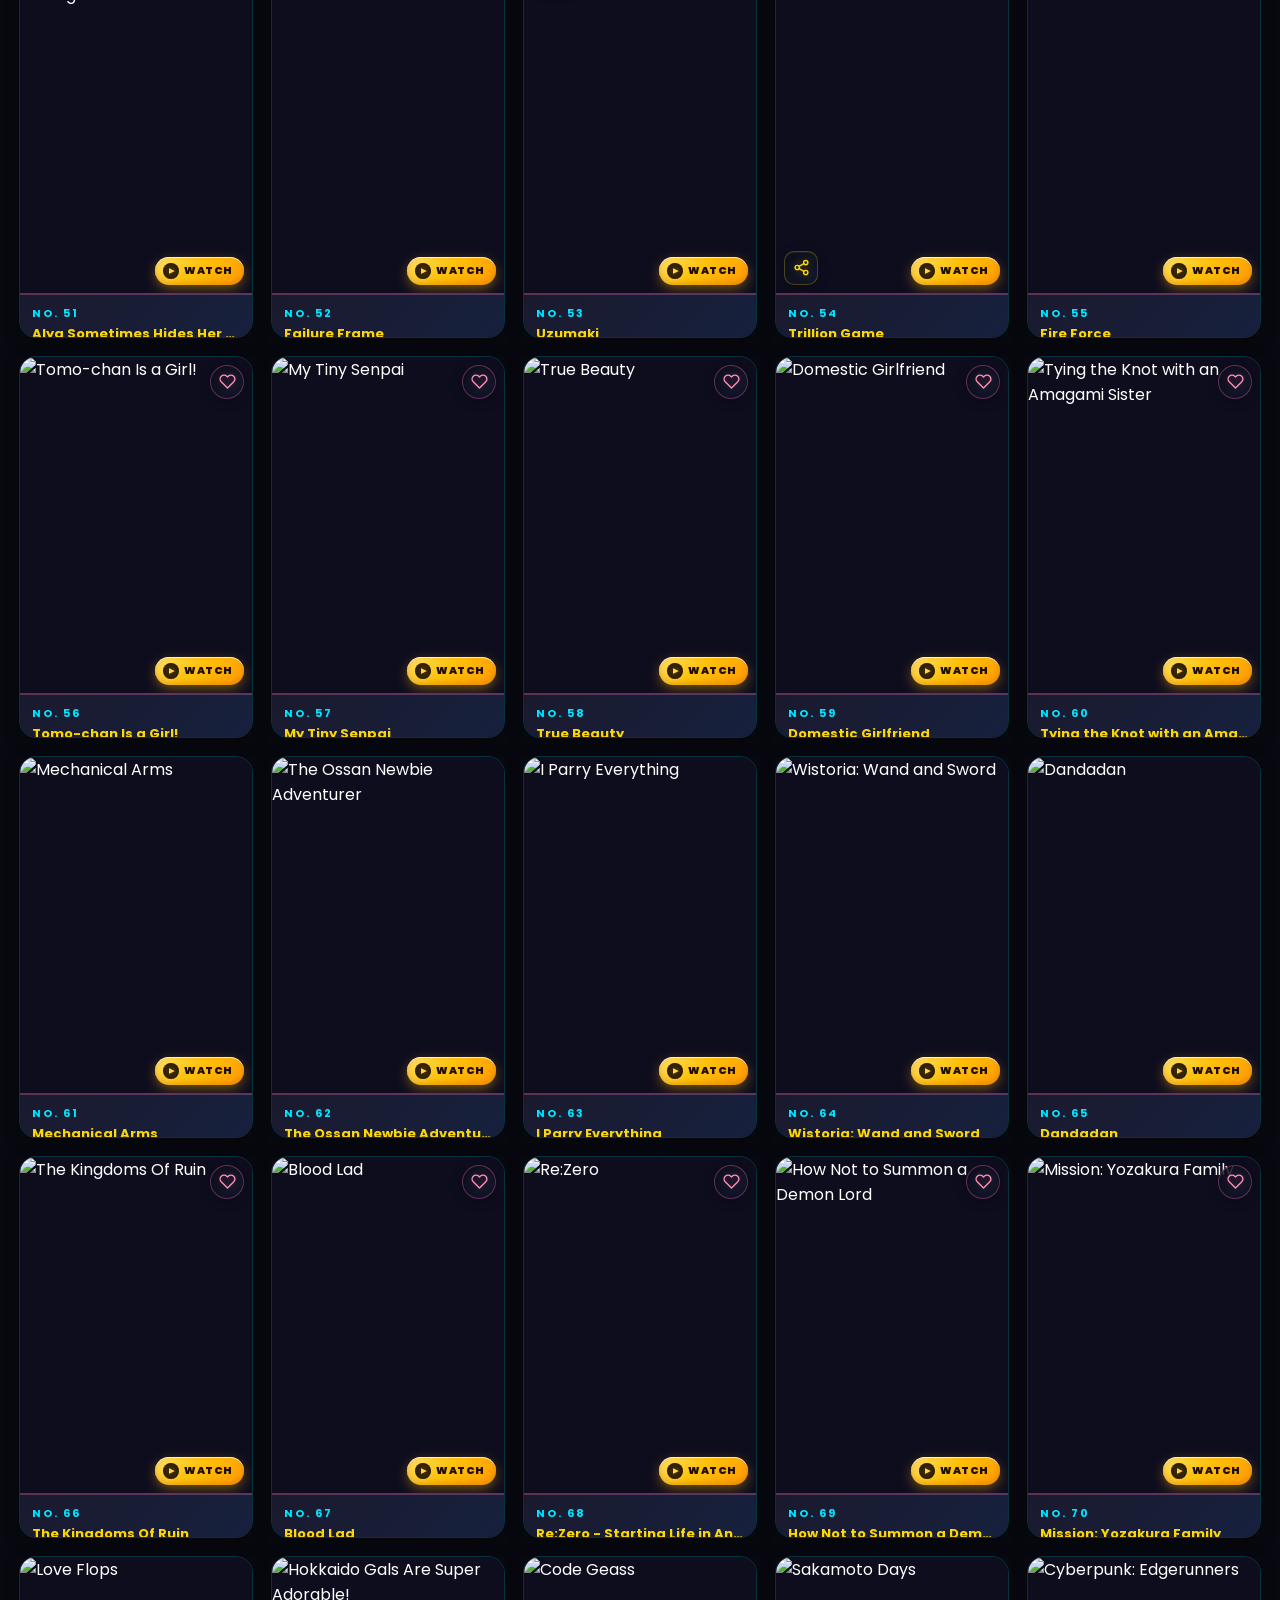
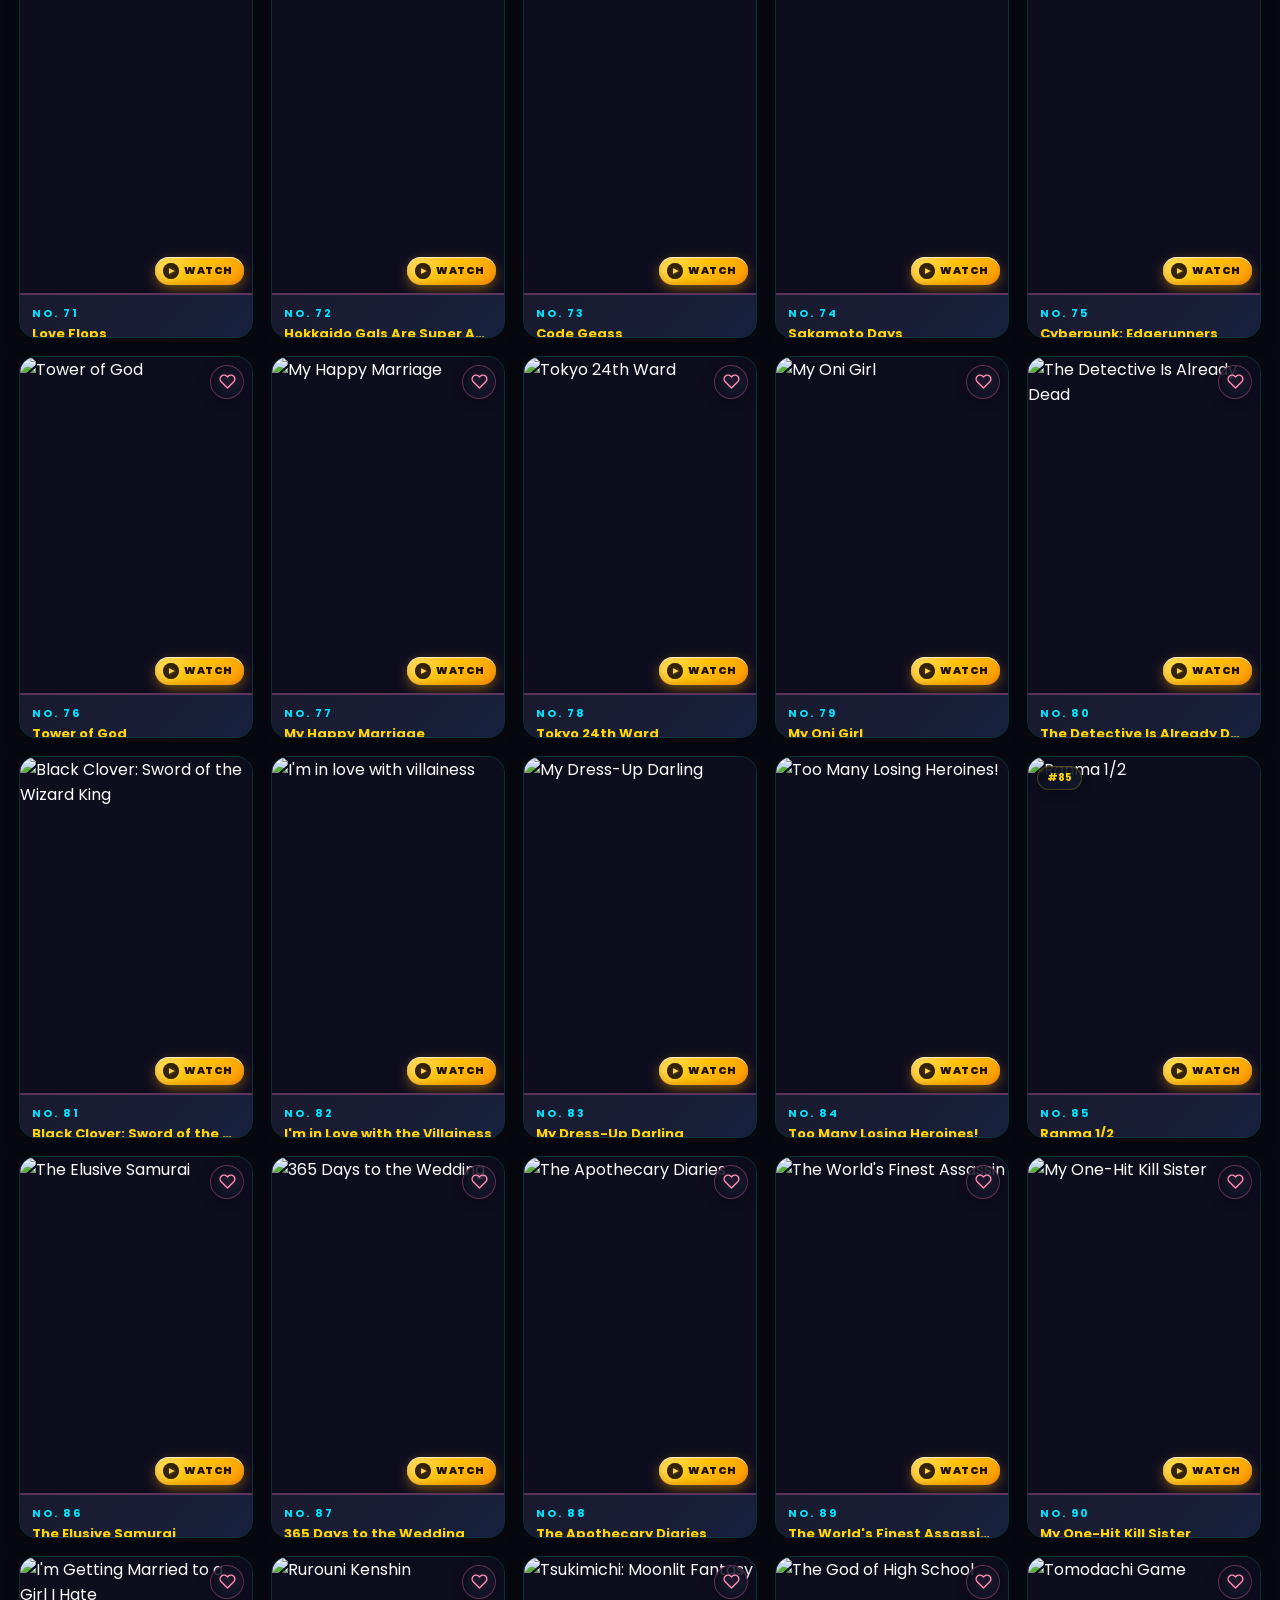
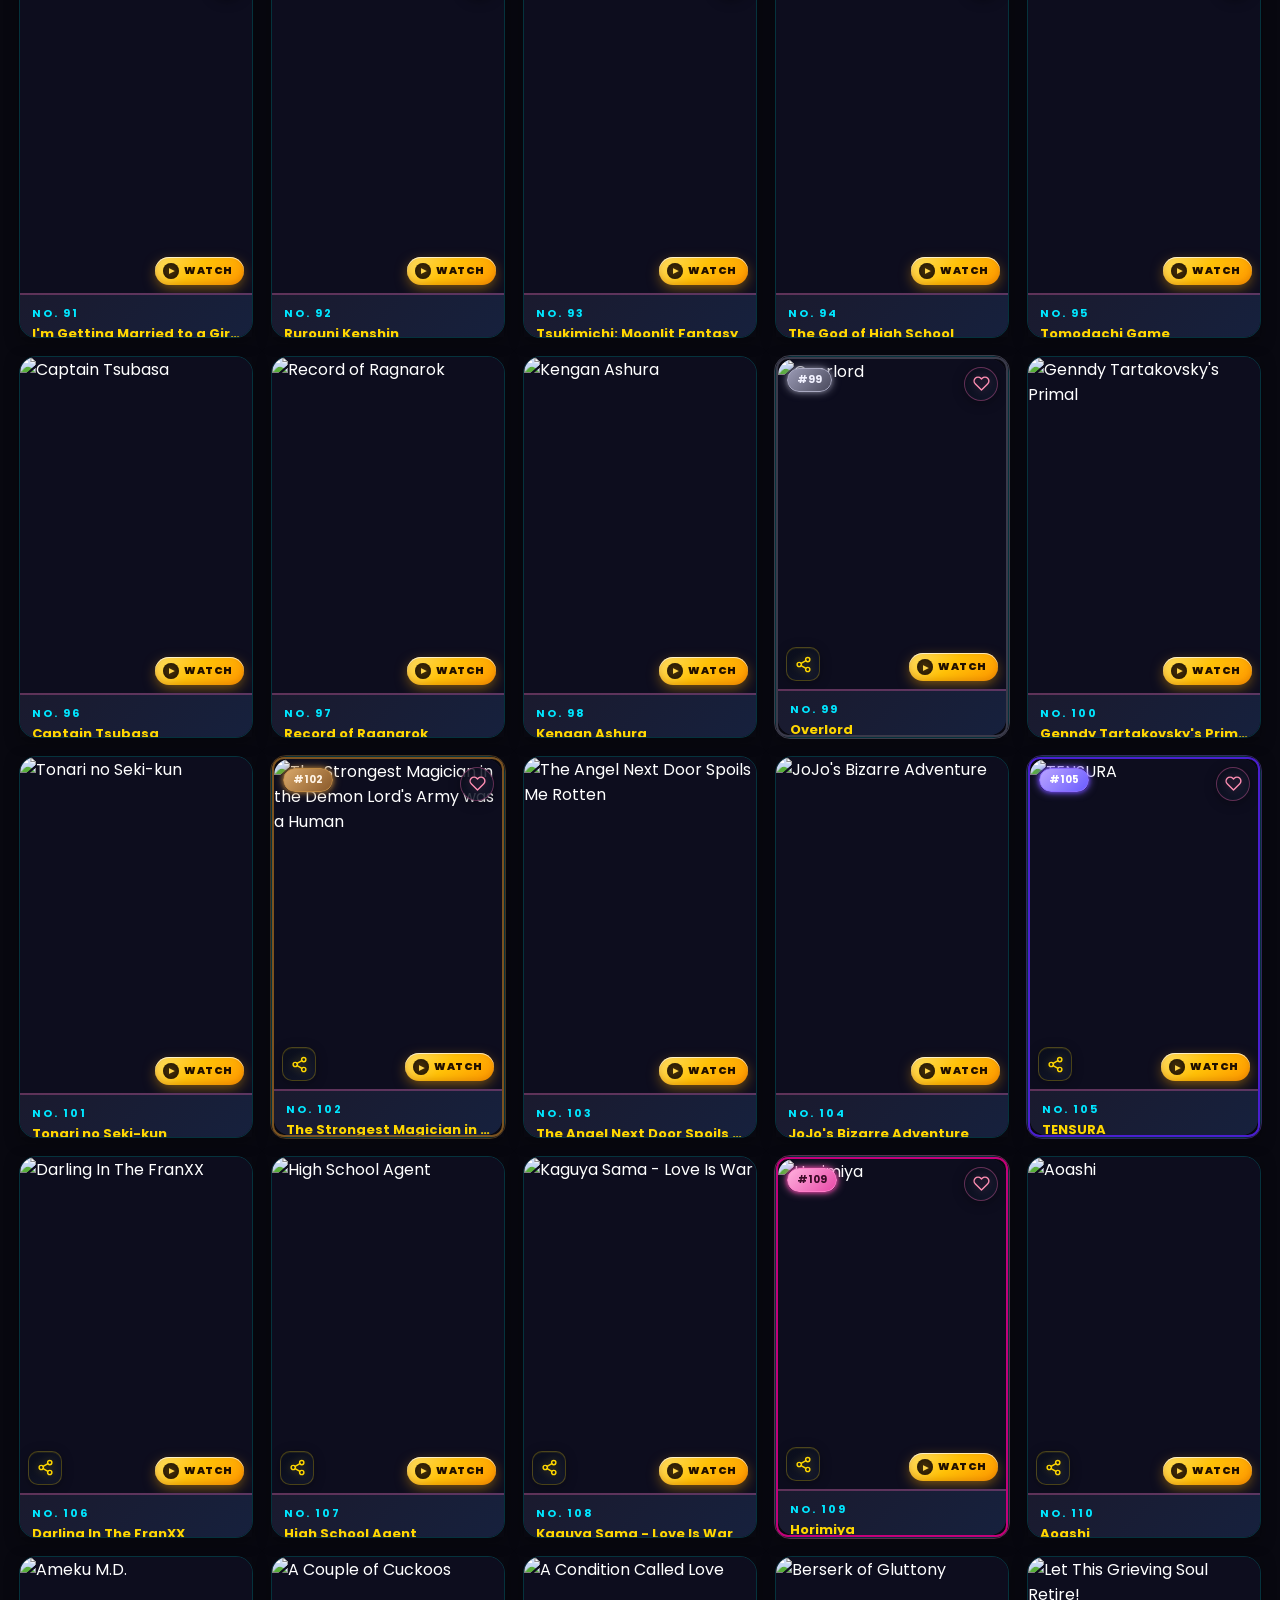
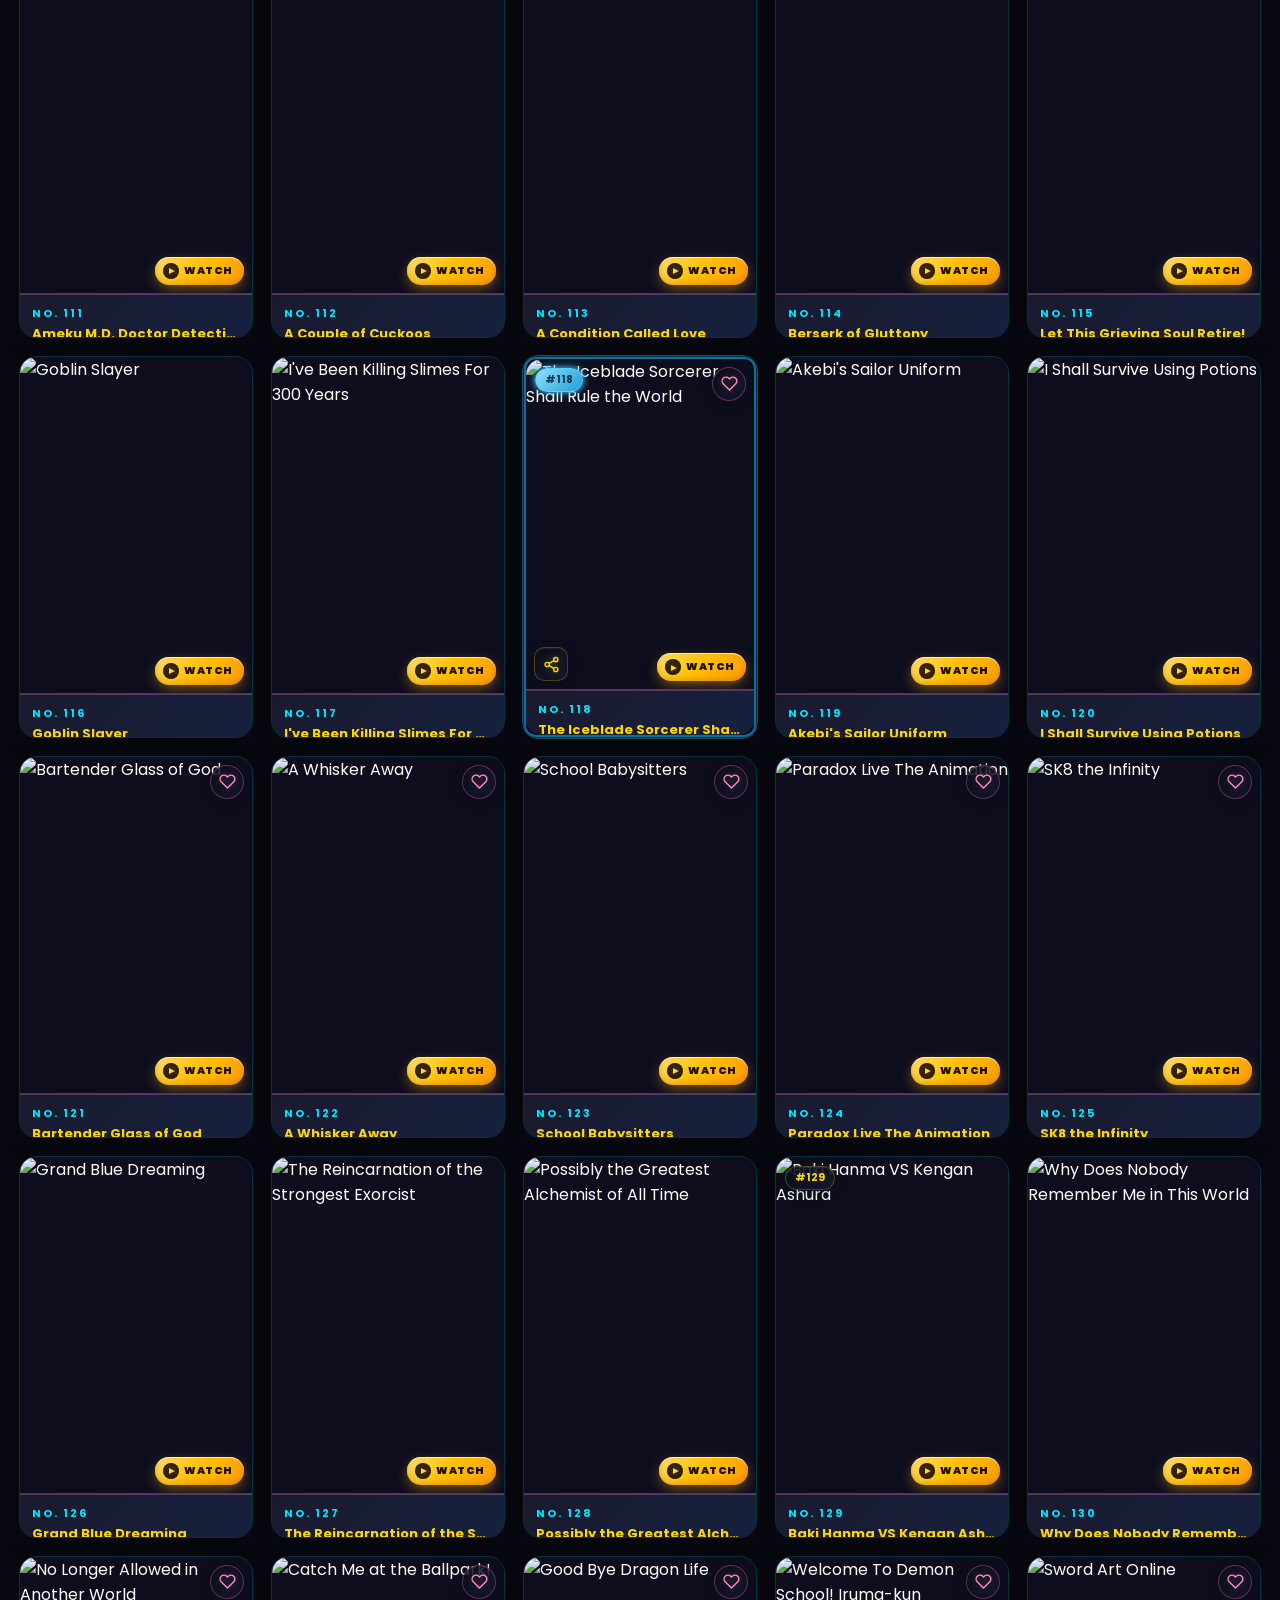
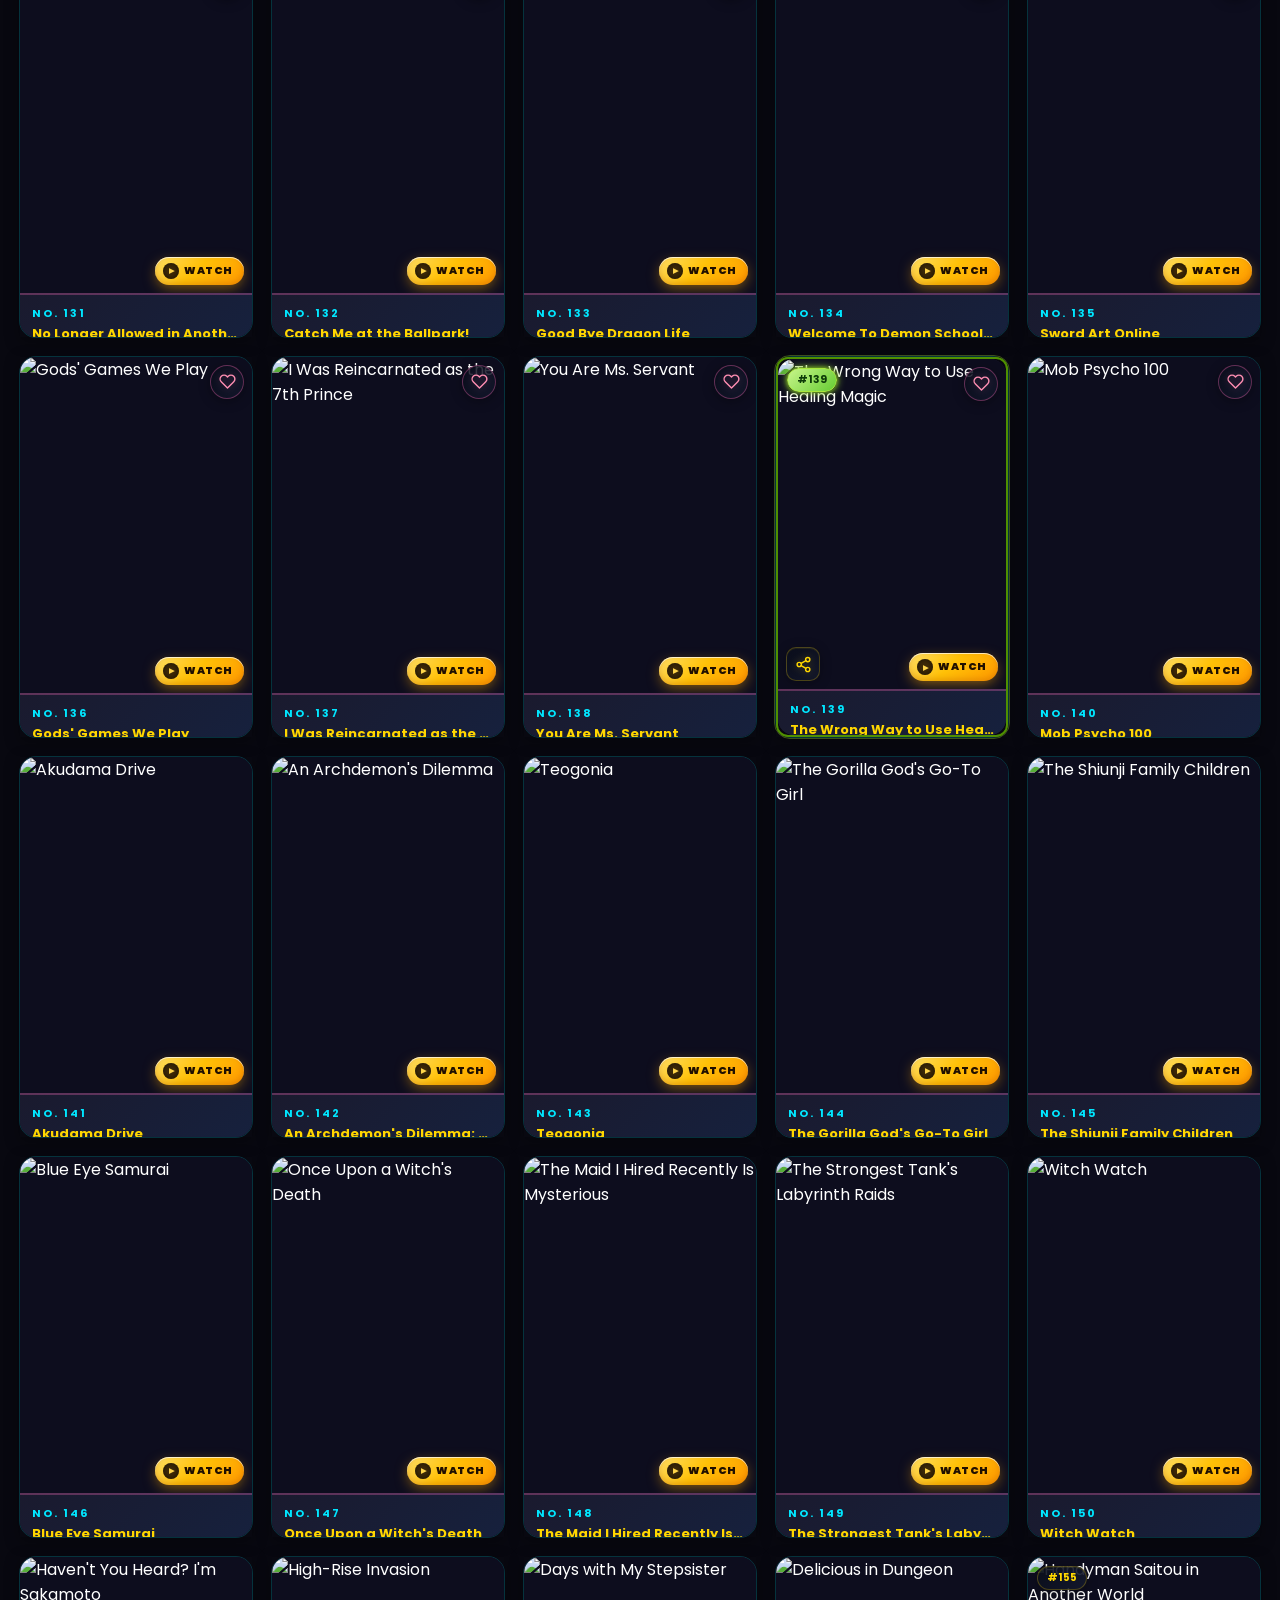
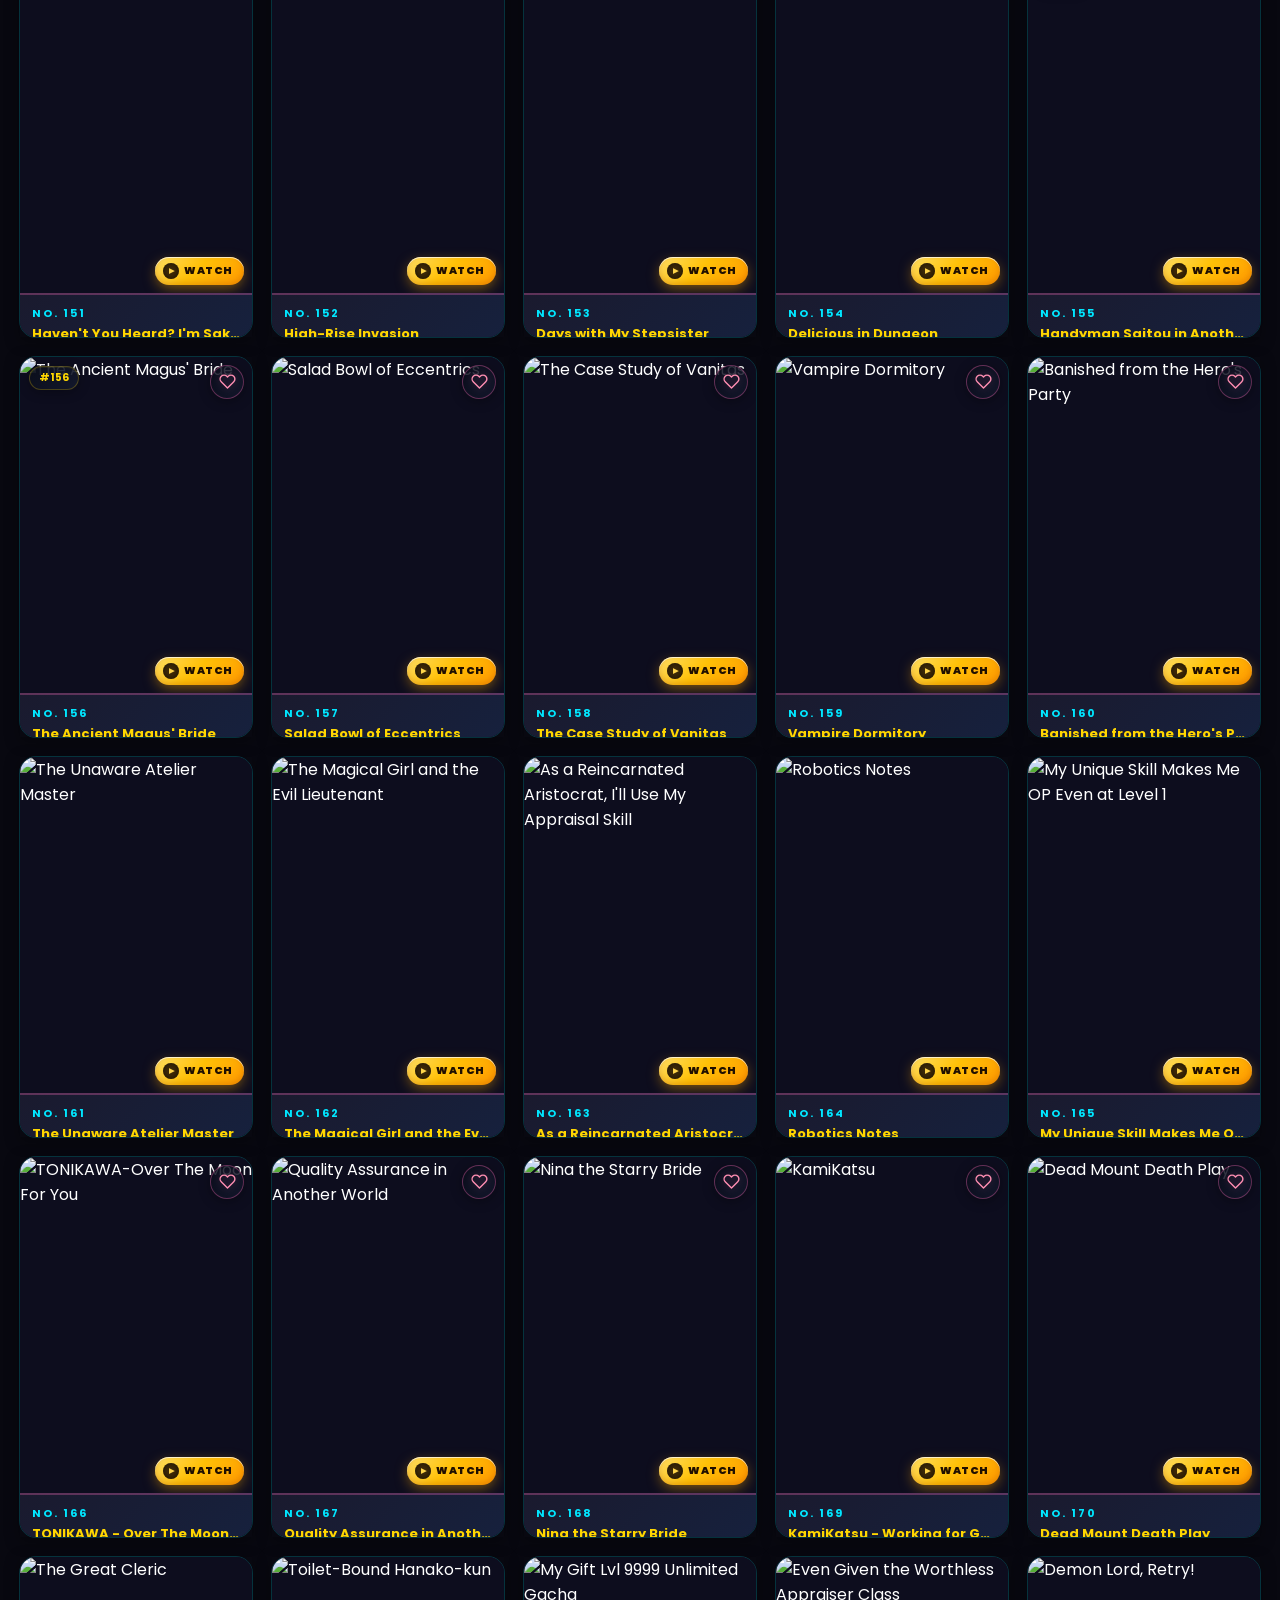
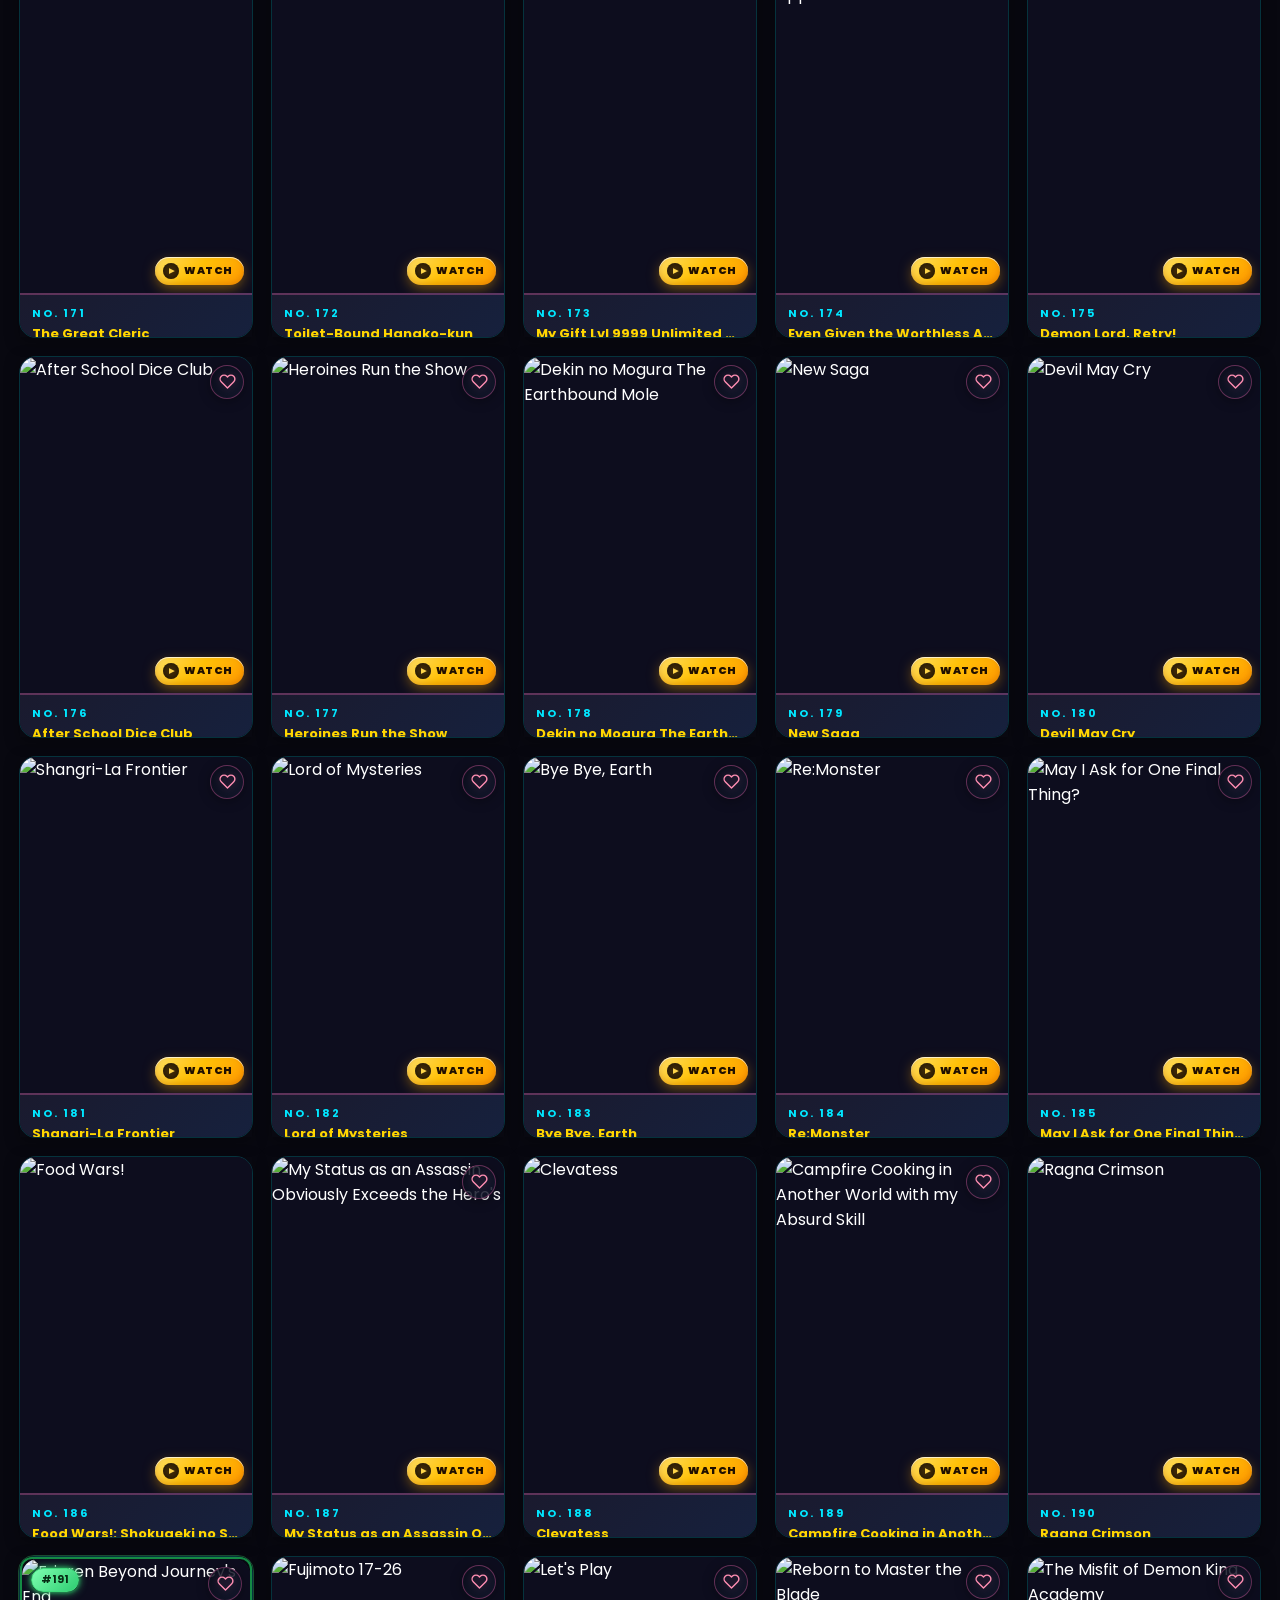
==== commit 64c84b97: "Gemini model chain: 3.6 flash first (3.8 overloaded)" ====
--- a/index.html
+++ b/index.html
@@ -1868,7 +1868,7 @@
 <script src="site-knowledge.js?v=202611281730"></script>
 <script src="anime-data.js?v=202611281730"></script>
 <script src="watch-links.js?v=202611281730"></script>
-<script src="script.js?v=202611281730"></script>
+<script src="script.js?v=202611281731"></script>
 <script src="login-otp.js?v=202611281730"></script>
 <script src="wishlist.js?v=202611281730"></script>
 <script src="chat-cloud.js?v=202611281730"></script>
@@ -2189,7 +2189,10 @@
         </select>
         <div class="admin-g-label" style="margin-top:8px;">Gemini model</div>
         <select id="geminiModelSelect" class="admin-g-input" style="width:100%;padding:6px 8px;font-size:11px;">
+          <option value="gemini-3.6-flash">gemini-3.6-flash (fast, available)</option>
           <option value="gemini-3-flash-preview">gemini-3-flash-preview</option>
+          <option value="gemini-3.5-flash">gemini-3.5-flash</option>
+          <option value="gemini-3.7-flash">gemini-3.7-flash</option>
           <option value="gemini-3.8-flash">gemini-3.8-flash</option>
           <option value="gemini-flash-latest">gemini-flash-latest</option>
           <option value="gemini-2.0-flash">gemini-2.0-flash</option>
